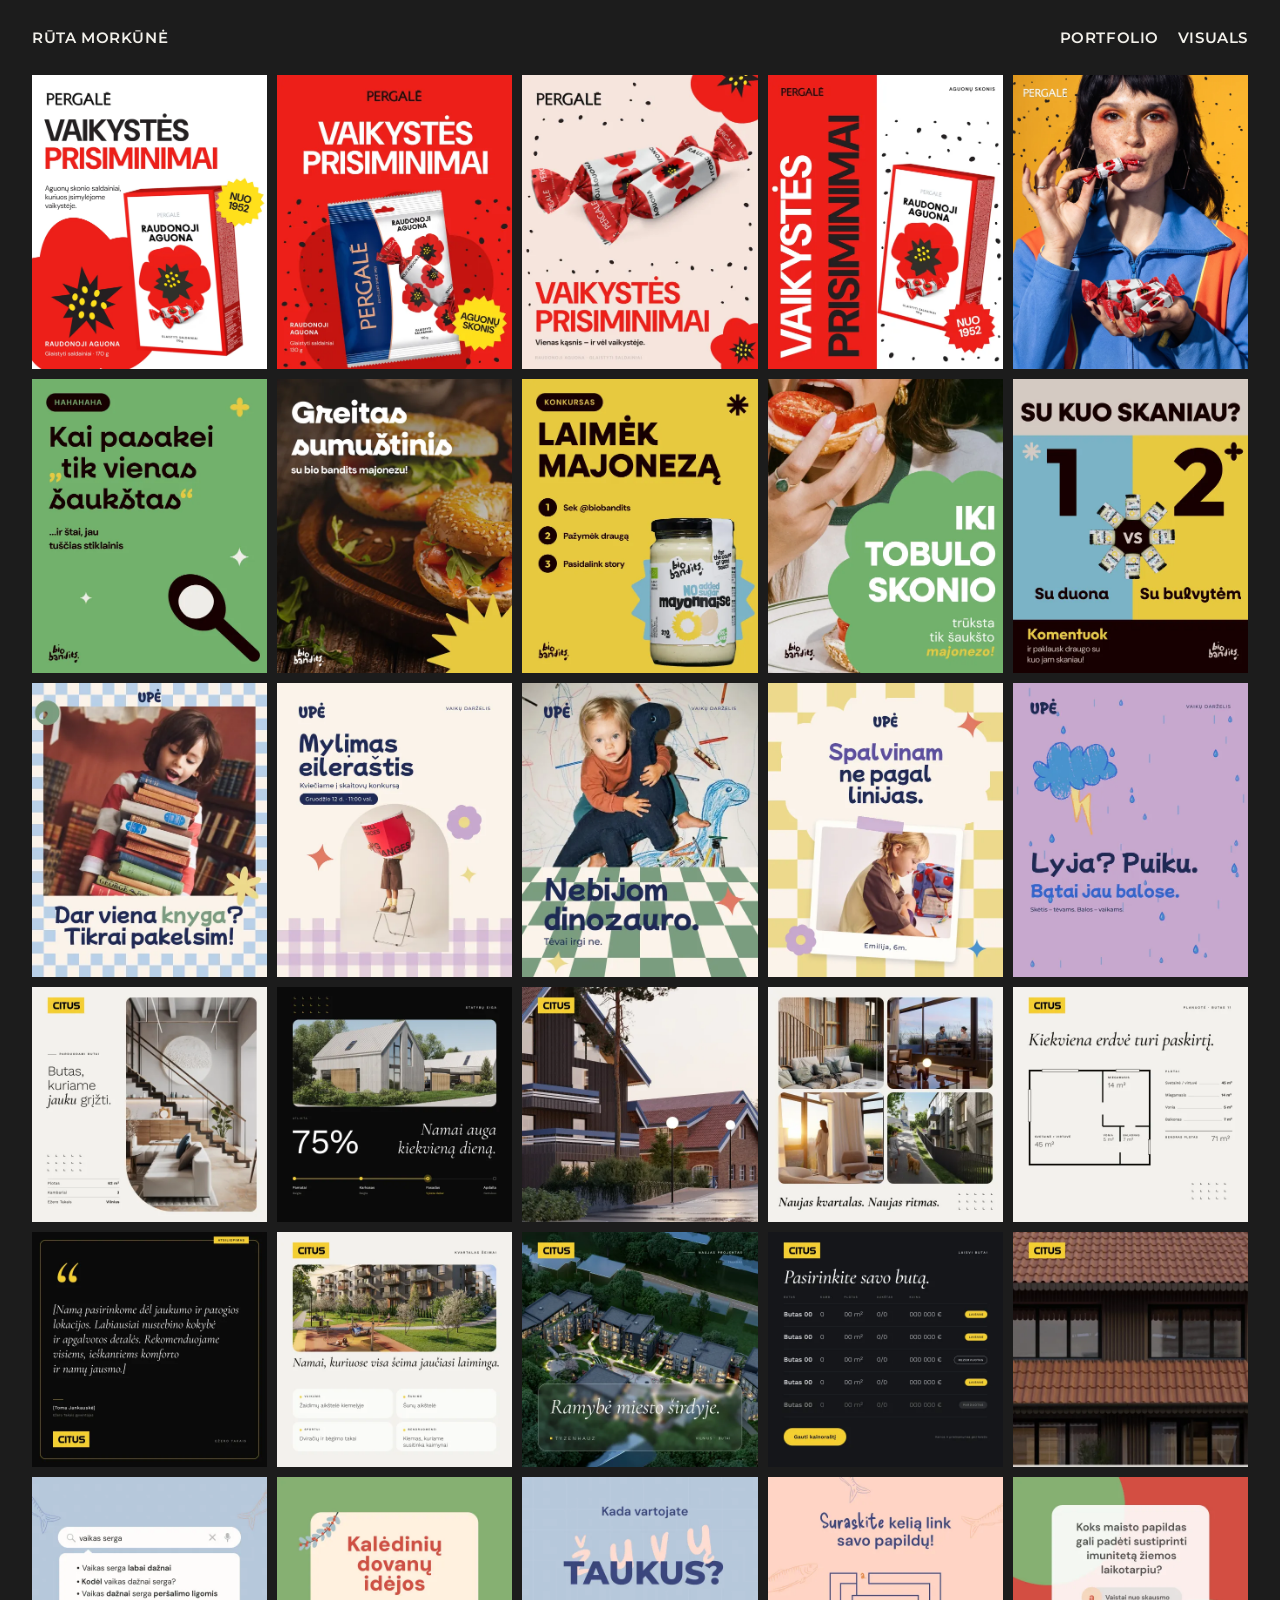
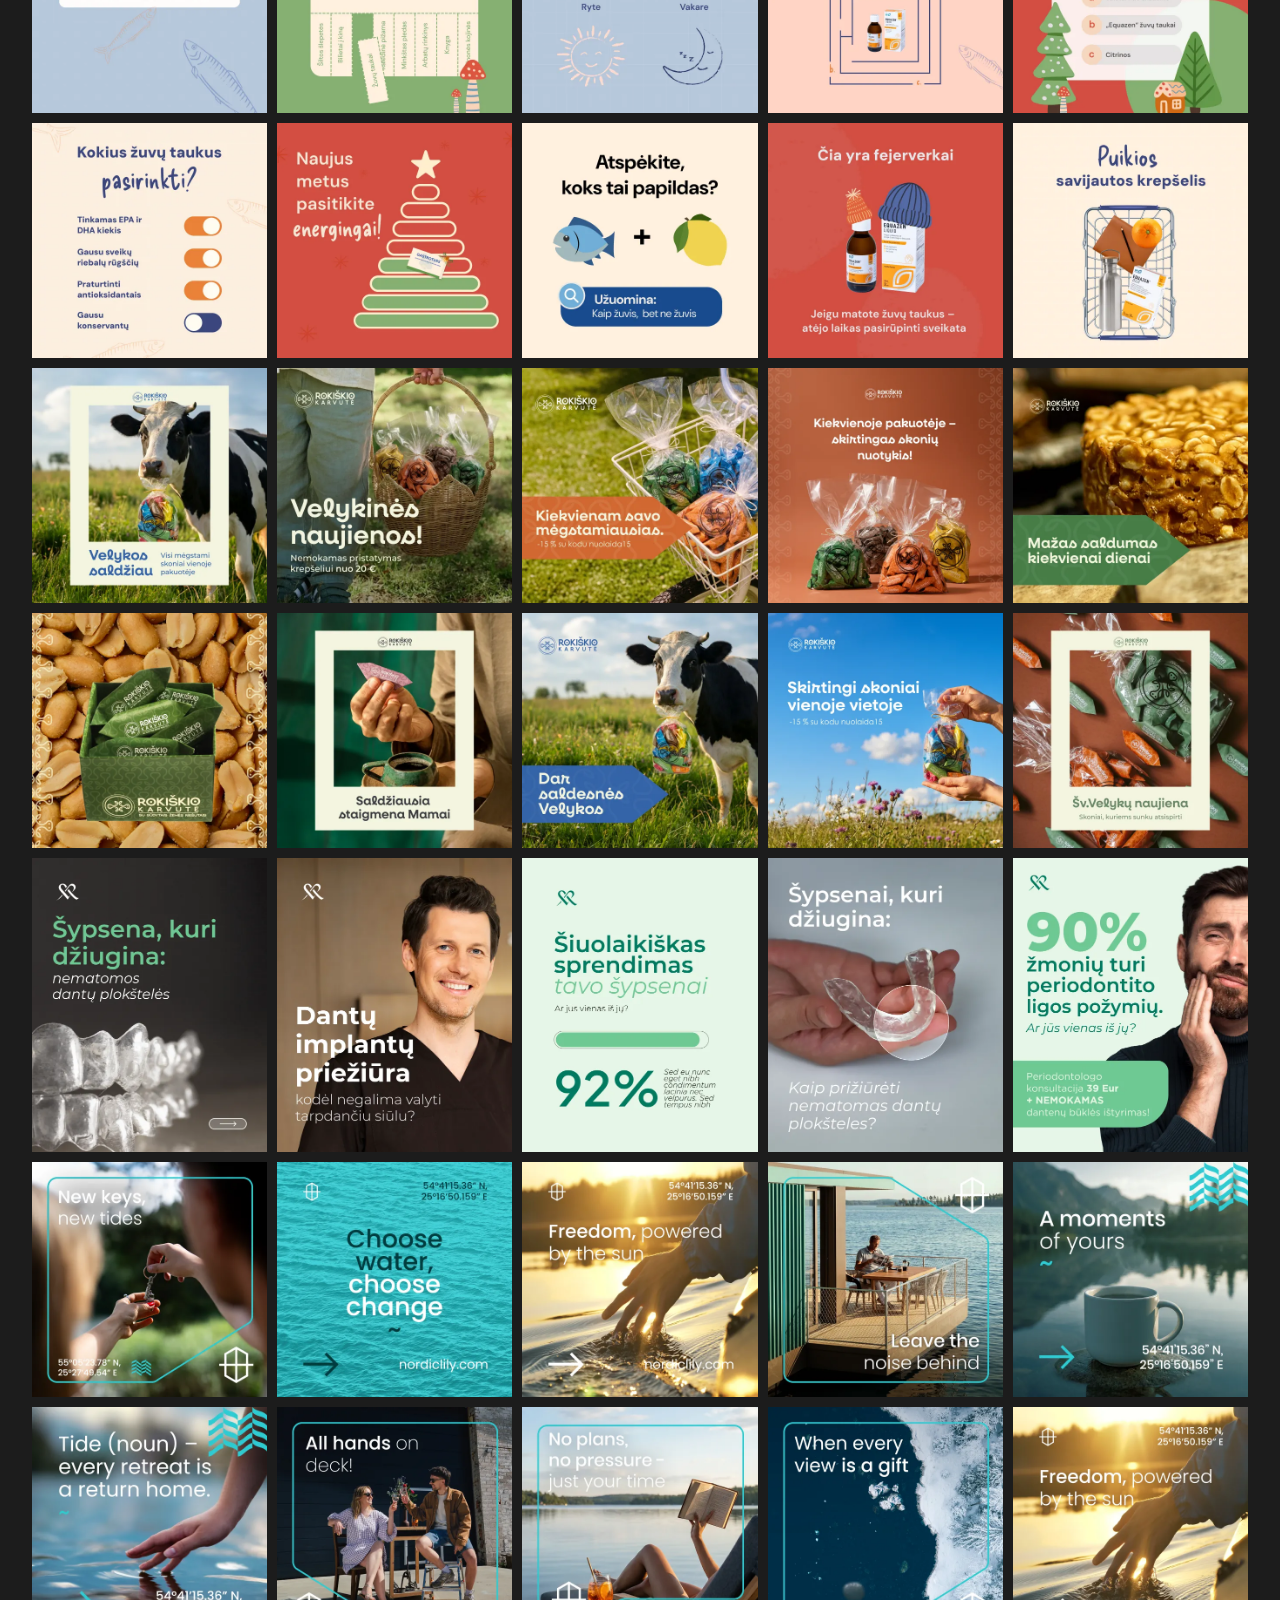
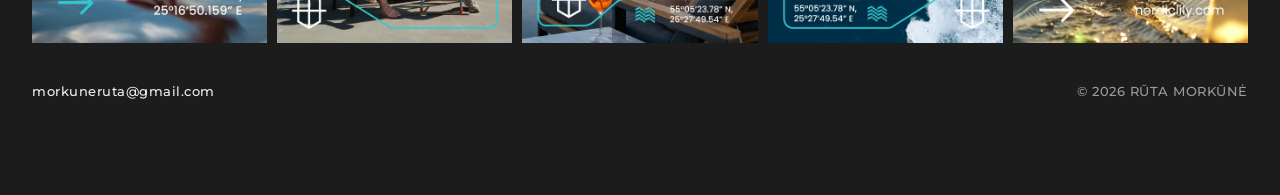
==== visuals.html @ d2e8c749 "Add Visuals page with PORTFOLIO / VISUALS nav 60 posts from the Figma section "visuals and motion"; " ====
<!doctype html>
<html lang="lt">
<head>
  <meta charset="utf-8">
  <meta name="viewport" content="width=device-width, initial-scale=1">
  <title>Rūta Morkūnė – Visuals</title>
  <meta name="description" content="Rūta Morkūnė – grafikos dizainerė. Prekės ženklai, socialinių tinklų turinys, animacija.">
  <meta property="og:title" content="Rūta Morkūnė – Visuals">
  <meta property="og:description" content="Grafikos dizainerės portfolio.">
  <meta property="og:image" content="https://marshruta.lt/assets/og.jpg">
  <link rel="icon" href="assets/favicon.svg" type="image/svg+xml">
  <link rel="preconnect" href="https://fonts.googleapis.com">
  <link rel="preconnect" href="https://fonts.gstatic.com" crossorigin>
  <link rel="stylesheet" href="https://fonts.googleapis.com/css2?family=Montserrat:wght@500;600&display=swap">
  <link rel="stylesheet" href="assets/site.css?v=8cdace0d">
</head>
<body>
  <header class="bar">
    <a href="index.html">Rūta Morkūnė</a>
    <nav class="nav">
      <a href="index.html">Portfolio</a>
      <a href="visuals.html" aria-current="page">Visuals</a>
    </nav>
  </header>
  <main id="top" class="visuals">
    <figure class="tile">
      <video class="tile-media" muted loop playsinline preload="none" poster="assets/visuals/01.webp" aria-label="Pergalė – socialinių tinklų įrašas" width="1080" height="1350">
        <source src="assets/visuals/01.mp4" type="video/mp4">
      </video>
    </figure>
    <figure class="tile">
      <img class="tile-media" src="assets/visuals/02-540.webp" srcset="assets/visuals/02-540.webp 540w, assets/visuals/02.webp 1080w" sizes="(min-width: 1664px) 320px, (min-width: 900px) calc((100vw - 64px) / 5), (min-width: 601px) calc((100vw - 32px) / 3), calc((100vw - 32px) / 2)" width="1080" height="1350" loading="lazy" decoding="async" alt="Pergalė – socialinių tinklų įrašas">
    </figure>
    <figure class="tile">
      <img class="tile-media" src="assets/visuals/03-540.webp" srcset="assets/visuals/03-540.webp 540w, assets/visuals/03.webp 1080w" sizes="(min-width: 1664px) 320px, (min-width: 900px) calc((100vw - 64px) / 5), (min-width: 601px) calc((100vw - 32px) / 3), calc((100vw - 32px) / 2)" width="1080" height="1350" loading="lazy" decoding="async" alt="Pergalė – socialinių tinklų įrašas">
    </figure>
    <figure class="tile">
      <img class="tile-media" src="assets/visuals/04-540.webp" srcset="assets/visuals/04-540.webp 540w, assets/visuals/04.webp 1080w" sizes="(min-width: 1664px) 320px, (min-width: 900px) calc((100vw - 64px) / 5), (min-width: 601px) calc((100vw - 32px) / 3), calc((100vw - 32px) / 2)" width="1080" height="1350" loading="lazy" decoding="async" alt="Pergalė – socialinių tinklų įrašas">
    </figure>
    <figure class="tile">
      <video class="tile-media" muted loop playsinline preload="none" poster="assets/visuals/05.webp" aria-label="Pergalė – socialinių tinklų įrašas" width="1080" height="1350">
        <source src="assets/visuals/05.mp4" type="video/mp4">
      </video>
    </figure>
    <figure class="tile">
      <img class="tile-media" src="assets/visuals/06-540.webp" srcset="assets/visuals/06-540.webp 540w, assets/visuals/06.webp 1080w" sizes="(min-width: 1664px) 320px, (min-width: 900px) calc((100vw - 64px) / 5), (min-width: 601px) calc((100vw - 32px) / 3), calc((100vw - 32px) / 2)" width="1080" height="1350" loading="lazy" decoding="async" alt="Bio Bandits – socialinių tinklų įrašas">
    </figure>
    <figure class="tile">
      <img class="tile-media" src="assets/visuals/07-540.webp" srcset="assets/visuals/07-540.webp 540w, assets/visuals/07.webp 1080w" sizes="(min-width: 1664px) 320px, (min-width: 900px) calc((100vw - 64px) / 5), (min-width: 601px) calc((100vw - 32px) / 3), calc((100vw - 32px) / 2)" width="1080" height="1350" loading="lazy" decoding="async" alt="Bio Bandits – socialinių tinklų įrašas">
    </figure>
    <figure class="tile">
      <img class="tile-media" src="assets/visuals/08-540.webp" srcset="assets/visuals/08-540.webp 540w, assets/visuals/08.webp 1080w" sizes="(min-width: 1664px) 320px, (min-width: 900px) calc((100vw - 64px) / 5), (min-width: 601px) calc((100vw - 32px) / 3), calc((100vw - 32px) / 2)" width="1080" height="1350" loading="lazy" decoding="async" alt="Bio Bandits – socialinių tinklų įrašas">
    </figure>
    <figure class="tile">
      <img class="tile-media" src="assets/visuals/09-540.webp" srcset="assets/visuals/09-540.webp 540w, assets/visuals/09.webp 1080w" sizes="(min-width: 1664px) 320px, (min-width: 900px) calc((100vw - 64px) / 5), (min-width: 601px) calc((100vw - 32px) / 3), calc((100vw - 32px) / 2)" width="1080" height="1350" loading="lazy" decoding="async" alt="Bio Bandits – socialinių tinklų įrašas">
    </figure>
    <figure class="tile">
      <img class="tile-media" src="assets/visuals/10-540.webp" srcset="assets/visuals/10-540.webp 540w, assets/visuals/10.webp 1080w" sizes="(min-width: 1664px) 320px, (min-width: 900px) calc((100vw - 64px) / 5), (min-width: 601px) calc((100vw - 32px) / 3), calc((100vw - 32px) / 2)" width="1080" height="1350" loading="lazy" decoding="async" alt="Bio Bandits – socialinių tinklų įrašas">
    </figure>
    <figure class="tile">
      <img class="tile-media" src="assets/visuals/11-540.webp" srcset="assets/visuals/11-540.webp 540w, assets/visuals/11.webp 1080w" sizes="(min-width: 1664px) 320px, (min-width: 900px) calc((100vw - 64px) / 5), (min-width: 601px) calc((100vw - 32px) / 3), calc((100vw - 32px) / 2)" width="1080" height="1350" loading="lazy" decoding="async" alt="Upė – socialinių tinklų įrašas">
    </figure>
    <figure class="tile">
      <img class="tile-media" src="assets/visuals/12-540.webp" srcset="assets/visuals/12-540.webp 540w, assets/visuals/12.webp 1080w" sizes="(min-width: 1664px) 320px, (min-width: 900px) calc((100vw - 64px) / 5), (min-width: 601px) calc((100vw - 32px) / 3), calc((100vw - 32px) / 2)" width="1080" height="1350" loading="lazy" decoding="async" alt="Upė – socialinių tinklų įrašas">
    </figure>
    <figure class="tile">
      <img class="tile-media" src="assets/visuals/13-540.webp" srcset="assets/visuals/13-540.webp 540w, assets/visuals/13.webp 1080w" sizes="(min-width: 1664px) 320px, (min-width: 900px) calc((100vw - 64px) / 5), (min-width: 601px) calc((100vw - 32px) / 3), calc((100vw - 32px) / 2)" width="1080" height="1350" loading="lazy" decoding="async" alt="Upė – socialinių tinklų įrašas">
    </figure>
    <figure class="tile">
      <img class="tile-media" src="assets/visuals/14-540.webp" srcset="assets/visuals/14-540.webp 540w, assets/visuals/14.webp 1080w" sizes="(min-width: 1664px) 320px, (min-width: 900px) calc((100vw - 64px) / 5), (min-width: 601px) calc((100vw - 32px) / 3), calc((100vw - 32px) / 2)" width="1080" height="1350" loading="lazy" decoding="async" alt="Upė – socialinių tinklų įrašas">
    </figure>
    <figure class="tile">
      <img class="tile-media" src="assets/visuals/15-540.webp" srcset="assets/visuals/15-540.webp 540w, assets/visuals/15.webp 1080w" sizes="(min-width: 1664px) 320px, (min-width: 900px) calc((100vw - 64px) / 5), (min-width: 601px) calc((100vw - 32px) / 3), calc((100vw - 32px) / 2)" width="1080" height="1350" loading="lazy" decoding="async" alt="Upė – socialinių tinklų įrašas">
    </figure>
    <figure class="tile">
      <img class="tile-media" src="assets/visuals/16-540.webp" srcset="assets/visuals/16-540.webp 540w, assets/visuals/16.webp 1080w" sizes="(min-width: 1664px) 320px, (min-width: 900px) calc((100vw - 64px) / 5), (min-width: 601px) calc((100vw - 32px) / 3), calc((100vw - 32px) / 2)" width="1080" height="1080" loading="lazy" decoding="async" alt="Citus – socialinių tinklų įrašas">
    </figure>
    <figure class="tile">
      <img class="tile-media" src="assets/visuals/17-540.webp" srcset="assets/visuals/17-540.webp 540w, assets/visuals/17.webp 1080w" sizes="(min-width: 1664px) 320px, (min-width: 900px) calc((100vw - 64px) / 5), (min-width: 601px) calc((100vw - 32px) / 3), calc((100vw - 32px) / 2)" width="1080" height="1080" loading="lazy" decoding="async" alt="Citus – socialinių tinklų įrašas">
    </figure>
    <figure class="tile">
      <img class="tile-media" src="assets/visuals/18-540.webp" srcset="assets/visuals/18-540.webp 540w, assets/visuals/18.webp 1080w" sizes="(min-width: 1664px) 320px, (min-width: 900px) calc((100vw - 64px) / 5), (min-width: 601px) calc((100vw - 32px) / 3), calc((100vw - 32px) / 2)" width="1080" height="1080" loading="lazy" decoding="async" alt="Citus – socialinių tinklų įrašas">
    </figure>
    <figure class="tile">
      <img class="tile-media" src="assets/visuals/19-540.webp" srcset="assets/visuals/19-540.webp 540w, assets/visuals/19.webp 1080w" sizes="(min-width: 1664px) 320px, (min-width: 900px) calc((100vw - 64px) / 5), (min-width: 601px) calc((100vw - 32px) / 3), calc((100vw - 32px) / 2)" width="1080" height="1080" loading="lazy" decoding="async" alt="Citus – socialinių tinklų įrašas">
    </figure>
    <figure class="tile">
      <img class="tile-media" src="assets/visuals/20-540.webp" srcset="assets/visuals/20-540.webp 540w, assets/visuals/20.webp 1080w" sizes="(min-width: 1664px) 320px, (min-width: 900px) calc((100vw - 64px) / 5), (min-width: 601px) calc((100vw - 32px) / 3), calc((100vw - 32px) / 2)" width="1080" height="1080" loading="lazy" decoding="async" alt="Citus – socialinių tinklų įrašas">
    </figure>
    <figure class="tile">
      <img class="tile-media" src="assets/visuals/21-540.webp" srcset="assets/visuals/21-540.webp 540w, assets/visuals/21.webp 1080w" sizes="(min-width: 1664px) 320px, (min-width: 900px) calc((100vw - 64px) / 5), (min-width: 601px) calc((100vw - 32px) / 3), calc((100vw - 32px) / 2)" width="1080" height="1080" loading="lazy" decoding="async" alt="Citus – socialinių tinklų įrašas">
    </figure>
    <figure class="tile">
      <img class="tile-media" src="assets/visuals/22-540.webp" srcset="assets/visuals/22-540.webp 540w, assets/visuals/22.webp 1080w" sizes="(min-width: 1664px) 320px, (min-width: 900px) calc((100vw - 64px) / 5), (min-width: 601px) calc((100vw - 32px) / 3), calc((100vw - 32px) / 2)" width="1080" height="1080" loading="lazy" decoding="async" alt="Citus – socialinių tinklų įrašas">
    </figure>
    <figure class="tile">
      <img class="tile-media" src="assets/visuals/23-540.webp" srcset="assets/visuals/23-540.webp 540w, assets/visuals/23.webp 1080w" sizes="(min-width: 1664px) 320px, (min-width: 900px) calc((100vw - 64px) / 5), (min-width: 601px) calc((100vw - 32px) / 3), calc((100vw - 32px) / 2)" width="1080" height="1080" loading="lazy" decoding="async" alt="Citus – socialinių tinklų įrašas">
    </figure>
    <figure class="tile">
      <img class="tile-media" src="assets/visuals/24-540.webp" srcset="assets/visuals/24-540.webp 540w, assets/visuals/24.webp 1080w" sizes="(min-width: 1664px) 320px, (min-width: 900px) calc((100vw - 64px) / 5), (min-width: 601px) calc((100vw - 32px) / 3), calc((100vw - 32px) / 2)" width="1080" height="1080" loading="lazy" decoding="async" alt="Citus – socialinių tinklų įrašas">
    </figure>
    <figure class="tile">
      <img class="tile-media" src="assets/visuals/25-540.webp" srcset="assets/visuals/25-540.webp 540w, assets/visuals/25.webp 1080w" sizes="(min-width: 1664px) 320px, (min-width: 900px) calc((100vw - 64px) / 5), (min-width: 601px) calc((100vw - 32px) / 3), calc((100vw - 32px) / 2)" width="1080" height="1080" loading="lazy" decoding="async" alt="Citus – socialinių tinklų įrašas">
    </figure>
    <figure class="tile">
      <img class="tile-media" src="assets/visuals/26-540.webp" srcset="assets/visuals/26-540.webp 540w, assets/visuals/26.webp 1080w" sizes="(min-width: 1664px) 320px, (min-width: 900px) calc((100vw - 64px) / 5), (min-width: 601px) calc((100vw - 32px) / 3), calc((100vw - 32px) / 2)" width="1080" height="1080" loading="lazy" decoding="async" alt="Visual – 26">
    </figure>
    <figure class="tile">
      <img class="tile-media" src="assets/visuals/27-540.webp" srcset="assets/visuals/27-540.webp 540w, assets/visuals/27.webp 1080w" sizes="(min-width: 1664px) 320px, (min-width: 900px) calc((100vw - 64px) / 5), (min-width: 601px) calc((100vw - 32px) / 3), calc((100vw - 32px) / 2)" width="1080" height="1080" loading="lazy" decoding="async" alt="Visual – 27">
    </figure>
    <figure class="tile">
      <img class="tile-media" src="assets/visuals/28-540.webp" srcset="assets/visuals/28-540.webp 540w, assets/visuals/28.webp 1080w" sizes="(min-width: 1664px) 320px, (min-width: 900px) calc((100vw - 64px) / 5), (min-width: 601px) calc((100vw - 32px) / 3), calc((100vw - 32px) / 2)" width="1080" height="1080" loading="lazy" decoding="async" alt="Visual – 28">
    </figure>
    <figure class="tile">
      <img class="tile-media" src="assets/visuals/29-540.webp" srcset="assets/visuals/29-540.webp 540w, assets/visuals/29.webp 1080w" sizes="(min-width: 1664px) 320px, (min-width: 900px) calc((100vw - 64px) / 5), (min-width: 601px) calc((100vw - 32px) / 3), calc((100vw - 32px) / 2)" width="1080" height="1080" loading="lazy" decoding="async" alt="Visual – 29">
    </figure>
    <figure class="tile">
      <img class="tile-media" src="assets/visuals/30-540.webp" srcset="assets/visuals/30-540.webp 540w, assets/visuals/30.webp 1080w" sizes="(min-width: 1664px) 320px, (min-width: 900px) calc((100vw - 64px) / 5), (min-width: 601px) calc((100vw - 32px) / 3), calc((100vw - 32px) / 2)" width="1080" height="1080" loading="lazy" decoding="async" alt="Visual – 30">
    </figure>
    <figure class="tile">
      <img class="tile-media" src="assets/visuals/31-540.webp" srcset="assets/visuals/31-540.webp 540w, assets/visuals/31.webp 1080w" sizes="(min-width: 1664px) 320px, (min-width: 900px) calc((100vw - 64px) / 5), (min-width: 601px) calc((100vw - 32px) / 3), calc((100vw - 32px) / 2)" width="1080" height="1080" loading="lazy" decoding="async" alt="Visual – 31">
    </figure>
    <figure class="tile">
      <img class="tile-media" src="assets/visuals/32-540.webp" srcset="assets/visuals/32-540.webp 540w, assets/visuals/32.webp 1080w" sizes="(min-width: 1664px) 320px, (min-width: 900px) calc((100vw - 64px) / 5), (min-width: 601px) calc((100vw - 32px) / 3), calc((100vw - 32px) / 2)" width="1080" height="1080" loading="lazy" decoding="async" alt="Visual – 32">
    </figure>
    <figure class="tile">
      <img class="tile-media" src="assets/visuals/33-540.webp" srcset="assets/visuals/33-540.webp 540w, assets/visuals/33.webp 1080w" sizes="(min-width: 1664px) 320px, (min-width: 900px) calc((100vw - 64px) / 5), (min-width: 601px) calc((100vw - 32px) / 3), calc((100vw - 32px) / 2)" width="1080" height="1080" loading="lazy" decoding="async" alt="Visual – 33">
    </figure>
    <figure class="tile">
      <img class="tile-media" src="assets/visuals/34-540.webp" srcset="assets/visuals/34-540.webp 540w, assets/visuals/34.webp 1080w" sizes="(min-width: 1664px) 320px, (min-width: 900px) calc((100vw - 64px) / 5), (min-width: 601px) calc((100vw - 32px) / 3), calc((100vw - 32px) / 2)" width="1080" height="1080" loading="lazy" decoding="async" alt="Visual – 34">
    </figure>
    <figure class="tile">
      <img class="tile-media" src="assets/visuals/35-540.webp" srcset="assets/visuals/35-540.webp 540w, assets/visuals/35.webp 1080w" sizes="(min-width: 1664px) 320px, (min-width: 900px) calc((100vw - 64px) / 5), (min-width: 601px) calc((100vw - 32px) / 3), calc((100vw - 32px) / 2)" width="1080" height="1080" loading="lazy" decoding="async" alt="Visual – 35">
    </figure>
    <figure class="tile">
      <img class="tile-media" src="assets/visuals/36-540.webp" srcset="assets/visuals/36-540.webp 540w, assets/visuals/36.webp 1080w" sizes="(min-width: 1664px) 320px, (min-width: 900px) calc((100vw - 64px) / 5), (min-width: 601px) calc((100vw - 32px) / 3), calc((100vw - 32px) / 2)" width="1080" height="1080" loading="lazy" decoding="async" alt="Visual – 36">
    </figure>
    <figure class="tile">
      <img class="tile-media" src="assets/visuals/37-540.webp" srcset="assets/visuals/37-540.webp 540w, assets/visuals/37.webp 1080w" sizes="(min-width: 1664px) 320px, (min-width: 900px) calc((100vw - 64px) / 5), (min-width: 601px) calc((100vw - 32px) / 3), calc((100vw - 32px) / 2)" width="1080" height="1080" loading="lazy" decoding="async" alt="Visual – 37">
    </figure>
    <figure class="tile">
      <img class="tile-media" src="assets/visuals/38-540.webp" srcset="assets/visuals/38-540.webp 540w, assets/visuals/38.webp 1080w" sizes="(min-width: 1664px) 320px, (min-width: 900px) calc((100vw - 64px) / 5), (min-width: 601px) calc((100vw - 32px) / 3), calc((100vw - 32px) / 2)" width="1080" height="1080" loading="lazy" decoding="async" alt="Visual – 38">
    </figure>
    <figure class="tile">
      <img class="tile-media" src="assets/visuals/39-540.webp" srcset="assets/visuals/39-540.webp 540w, assets/visuals/39.webp 1080w" sizes="(min-width: 1664px) 320px, (min-width: 900px) calc((100vw - 64px) / 5), (min-width: 601px) calc((100vw - 32px) / 3), calc((100vw - 32px) / 2)" width="1080" height="1080" loading="lazy" decoding="async" alt="Visual – 39">
    </figure>
    <figure class="tile">
      <img class="tile-media" src="assets/visuals/40-540.webp" srcset="assets/visuals/40-540.webp 540w, assets/visuals/40.webp 1080w" sizes="(min-width: 1664px) 320px, (min-width: 900px) calc((100vw - 64px) / 5), (min-width: 601px) calc((100vw - 32px) / 3), calc((100vw - 32px) / 2)" width="1080" height="1080" loading="lazy" decoding="async" alt="Visual – 40">
    </figure>
    <figure class="tile">
      <img class="tile-media" src="assets/visuals/41-540.webp" srcset="assets/visuals/41-540.webp 540w, assets/visuals/41.webp 1080w" sizes="(min-width: 1664px) 320px, (min-width: 900px) calc((100vw - 64px) / 5), (min-width: 601px) calc((100vw - 32px) / 3), calc((100vw - 32px) / 2)" width="1080" height="1080" loading="lazy" decoding="async" alt="Visual – 41">
    </figure>
    <figure class="tile">
      <img class="tile-media" src="assets/visuals/42-540.webp" srcset="assets/visuals/42-540.webp 540w, assets/visuals/42.webp 1080w" sizes="(min-width: 1664px) 320px, (min-width: 900px) calc((100vw - 64px) / 5), (min-width: 601px) calc((100vw - 32px) / 3), calc((100vw - 32px) / 2)" width="1080" height="1080" loading="lazy" decoding="async" alt="Visual – 42">
    </figure>
    <figure class="tile">
      <img class="tile-media" src="assets/visuals/43-540.webp" srcset="assets/visuals/43-540.webp 540w, assets/visuals/43.webp 1080w" sizes="(min-width: 1664px) 320px, (min-width: 900px) calc((100vw - 64px) / 5), (min-width: 601px) calc((100vw - 32px) / 3), calc((100vw - 32px) / 2)" width="1080" height="1080" loading="lazy" decoding="async" alt="Visual – 43">
    </figure>
    <figure class="tile">
      <img class="tile-media" src="assets/visuals/44-540.webp" srcset="assets/visuals/44-540.webp 540w, assets/visuals/44.webp 1080w" sizes="(min-width: 1664px) 320px, (min-width: 900px) calc((100vw - 64px) / 5), (min-width: 601px) calc((100vw - 32px) / 3), calc((100vw - 32px) / 2)" width="1080" height="1080" loading="lazy" decoding="async" alt="Visual – 44">
    </figure>
    <figure class="tile">
      <img class="tile-media" src="assets/visuals/45-540.webp" srcset="assets/visuals/45-540.webp 540w, assets/visuals/45.webp 1080w" sizes="(min-width: 1664px) 320px, (min-width: 900px) calc((100vw - 64px) / 5), (min-width: 601px) calc((100vw - 32px) / 3), calc((100vw - 32px) / 2)" width="1080" height="1080" loading="lazy" decoding="async" alt="Visual – 45">
    </figure>
    <figure class="tile">
      <img class="tile-media" src="assets/visuals/46-540.webp" srcset="assets/visuals/46-540.webp 540w, assets/visuals/46.webp 1080w" sizes="(min-width: 1664px) 320px, (min-width: 900px) calc((100vw - 64px) / 5), (min-width: 601px) calc((100vw - 32px) / 3), calc((100vw - 32px) / 2)" width="1080" height="1350" loading="lazy" decoding="async" alt="Visual – 46">
    </figure>
    <figure class="tile">
      <img class="tile-media" src="assets/visuals/47-540.webp" srcset="assets/visuals/47-540.webp 540w, assets/visuals/47.webp 1080w" sizes="(min-width: 1664px) 320px, (min-width: 900px) calc((100vw - 64px) / 5), (min-width: 601px) calc((100vw - 32px) / 3), calc((100vw - 32px) / 2)" width="1080" height="1350" loading="lazy" decoding="async" alt="Visual – 47">
    </figure>
    <figure class="tile">
      <img class="tile-media" src="assets/visuals/48-540.webp" srcset="assets/visuals/48-540.webp 540w, assets/visuals/48.webp 1080w" sizes="(min-width: 1664px) 320px, (min-width: 900px) calc((100vw - 64px) / 5), (min-width: 601px) calc((100vw - 32px) / 3), calc((100vw - 32px) / 2)" width="1080" height="1350" loading="lazy" decoding="async" alt="Visual – 48">
    </figure>
    <figure class="tile">
      <img class="tile-media" src="assets/visuals/49-540.webp" srcset="assets/visuals/49-540.webp 540w, assets/visuals/49.webp 1080w" sizes="(min-width: 1664px) 320px, (min-width: 900px) calc((100vw - 64px) / 5), (min-width: 601px) calc((100vw - 32px) / 3), calc((100vw - 32px) / 2)" width="1080" height="1350" loading="lazy" decoding="async" alt="Visual – 49">
    </figure>
    <figure class="tile">
      <img class="tile-media" src="assets/visuals/50-540.webp" srcset="assets/visuals/50-540.webp 540w, assets/visuals/50.webp 1080w" sizes="(min-width: 1664px) 320px, (min-width: 900px) calc((100vw - 64px) / 5), (min-width: 601px) calc((100vw - 32px) / 3), calc((100vw - 32px) / 2)" width="1080" height="1350" loading="lazy" decoding="async" alt="Visual – 50">
    </figure>
    <figure class="tile">
      <img class="tile-media" src="assets/visuals/51-540.webp" srcset="assets/visuals/51-540.webp 540w, assets/visuals/51.webp 1080w" sizes="(min-width: 1664px) 320px, (min-width: 900px) calc((100vw - 64px) / 5), (min-width: 601px) calc((100vw - 32px) / 3), calc((100vw - 32px) / 2)" width="1080" height="1080" loading="lazy" decoding="async" alt="Visual – 51">
    </figure>
    <figure class="tile">
      <img class="tile-media" src="assets/visuals/52-540.webp" srcset="assets/visuals/52-540.webp 540w, assets/visuals/52.webp 1080w" sizes="(min-width: 1664px) 320px, (min-width: 900px) calc((100vw - 64px) / 5), (min-width: 601px) calc((100vw - 32px) / 3), calc((100vw - 32px) / 2)" width="1080" height="1080" loading="lazy" decoding="async" alt="Visual – 52">
    </figure>
    <figure class="tile">
      <img class="tile-media" src="assets/visuals/53-540.webp" srcset="assets/visuals/53-540.webp 540w, assets/visuals/53.webp 1080w" sizes="(min-width: 1664px) 320px, (min-width: 900px) calc((100vw - 64px) / 5), (min-width: 601px) calc((100vw - 32px) / 3), calc((100vw - 32px) / 2)" width="1080" height="1080" loading="lazy" decoding="async" alt="Visual – 53">
    </figure>
    <figure class="tile">
      <img class="tile-media" src="assets/visuals/54-540.webp" srcset="assets/visuals/54-540.webp 540w, assets/visuals/54.webp 1080w" sizes="(min-width: 1664px) 320px, (min-width: 900px) calc((100vw - 64px) / 5), (min-width: 601px) calc((100vw - 32px) / 3), calc((100vw - 32px) / 2)" width="1080" height="1080" loading="lazy" decoding="async" alt="Visual – 54">
    </figure>
    <figure class="tile">
      <img class="tile-media" src="assets/visuals/55-540.webp" srcset="assets/visuals/55-540.webp 540w, assets/visuals/55.webp 1080w" sizes="(min-width: 1664px) 320px, (min-width: 900px) calc((100vw - 64px) / 5), (min-width: 601px) calc((100vw - 32px) / 3), calc((100vw - 32px) / 2)" width="1080" height="1080" loading="lazy" decoding="async" alt="Visual – 55">
    </figure>
    <figure class="tile">
      <img class="tile-media" src="assets/visuals/56-540.webp" srcset="assets/visuals/56-540.webp 540w, assets/visuals/56.webp 1080w" sizes="(min-width: 1664px) 320px, (min-width: 900px) calc((100vw - 64px) / 5), (min-width: 601px) calc((100vw - 32px) / 3), calc((100vw - 32px) / 2)" width="1080" height="1080" loading="lazy" decoding="async" alt="Visual – 56">
    </figure>
    <figure class="tile">
      <img class="tile-media" src="assets/visuals/57-540.webp" srcset="assets/visuals/57-540.webp 540w, assets/visuals/57.webp 1080w" sizes="(min-width: 1664px) 320px, (min-width: 900px) calc((100vw - 64px) / 5), (min-width: 601px) calc((100vw - 32px) / 3), calc((100vw - 32px) / 2)" width="1080" height="1080" loading="lazy" decoding="async" alt="Visual – 57">
    </figure>
    <figure class="tile">
      <img class="tile-media" src="assets/visuals/58-540.webp" srcset="assets/visuals/58-540.webp 540w, assets/visuals/58.webp 1080w" sizes="(min-width: 1664px) 320px, (min-width: 900px) calc((100vw - 64px) / 5), (min-width: 601px) calc((100vw - 32px) / 3), calc((100vw - 32px) / 2)" width="1080" height="1080" loading="lazy" decoding="async" alt="Visual – 58">
    </figure>
    <figure class="tile">
      <img class="tile-media" src="assets/visuals/59-540.webp" srcset="assets/visuals/59-540.webp 540w, assets/visuals/59.webp 1080w" sizes="(min-width: 1664px) 320px, (min-width: 900px) calc((100vw - 64px) / 5), (min-width: 601px) calc((100vw - 32px) / 3), calc((100vw - 32px) / 2)" width="1080" height="1080" loading="lazy" decoding="async" alt="Visual – 59">
    </figure>
    <figure class="tile">
      <img class="tile-media" src="assets/visuals/60-540.webp" srcset="assets/visuals/60-540.webp 540w, assets/visuals/60.webp 1080w" sizes="(min-width: 1664px) 320px, (min-width: 900px) calc((100vw - 64px) / 5), (min-width: 601px) calc((100vw - 32px) / 3), calc((100vw - 32px) / 2)" width="1080" height="1080" loading="lazy" decoding="async" alt="Visual – 60">
    </figure>
  </main>
  <footer class="bar">
    <a href="mailto:morkuneruta@gmail.com">morkuneruta@gmail.com</a>
    <span>© 2026 Rūta Morkūnė</span>
  </footer>
  <a class="to-top" href="#top" aria-label="Į viršų">
    <svg class="to-top-ring" viewBox="0 0 56 56" width="56" height="56" aria-hidden="true"><circle cx="28" cy="28" r="26.5" pathLength="1"/></svg>
    <svg class="to-top-arrow" viewBox="0 0 24 24" width="22" height="22" fill="none" stroke="currentColor" stroke-width="2.2" stroke-linecap="round" stroke-linejoin="round" aria-hidden="true"><path d="M12 19V5M5 12l7-7 7 7"/></svg>
  </a>
  <script src="assets/site.js?v=85f1fb92" defer></script>
</body>
</html>
---- assets/site.css ----
:root {
  --bg: #1c1c1c;
  --ink: #f2f0ea;
  --muted: #9c9a94;
  --orange: #eb6533;
  --gutter: 16px;
  --deck: 1600px;
  color-scheme: dark;
}

* { box-sizing: border-box; }

html { scroll-behavior: smooth; }

body {
  margin: 0;
  background: var(--bg);
  color: var(--ink);
  font-family: Montserrat, system-ui, sans-serif;
  -webkit-font-smoothing: antialiased;
}

a { color: inherit; text-decoration: none; }
a:hover { text-decoration: underline; text-underline-offset: 0.2em; }

.bar {
  display: flex;
  justify-content: space-between;
  gap: 16px;
  width: min(100% - 2 * var(--gutter), var(--deck));
  margin: 0 auto;
  padding: 28px 0;
  font-weight: 600;
  font-size: 15px;
  letter-spacing: 0.04em;
  text-transform: uppercase;
}
.nav { display: flex; gap: 1.25em; }

/* Bottom padding keeps the fixed back-to-top button clear of the footer text. */
footer.bar { color: var(--muted); font-weight: 500; font-size: 13px; padding: 40px 0 96px; }
footer.bar a { color: var(--ink); text-transform: none; }

.deck {
  width: min(100% - 2 * var(--gutter), var(--deck));
  margin: 0 auto;
  display: grid;
}

.slide {
  position: relative;
  margin: 0;
  overflow: hidden;
}

.slide-media {
  display: block;
  width: 100%;
  height: auto;
  aspect-ratio: 16 / 9;
  background: #262626;
}

.visuals {
  width: min(100% - 2 * var(--gutter), var(--deck));
  margin: 0 auto;
  display: grid;
  grid-template-columns: repeat(2, 1fr);
  align-items: start;
  gap: 8px;
}
@media (min-width: 601px) { .visuals { grid-template-columns: repeat(3, 1fr); } }
@media (min-width: 900px) { .visuals { grid-template-columns: repeat(5, 1fr); gap: 10px; } }

.tile { margin: 0; overflow: hidden; }

.tile-media {
  display: block;
  width: 100%;
  height: auto;
  background: #262626;
}

.to-top {
  --p: 0;
  position: fixed;
  right: max(20px, env(safe-area-inset-right));
  bottom: max(20px, env(safe-area-inset-bottom));
  z-index: 10;
  display: grid;
  place-items: center;
  width: 56px;
  height: 56px;
  border-radius: 50%;
  background: rgb(28 28 28 / 0.72);
  -webkit-backdrop-filter: blur(12px) saturate(1.4);
  backdrop-filter: blur(12px) saturate(1.4);
  color: var(--ink);
  box-shadow: 0 8px 24px rgb(0 0 0 / 0.35), inset 0 0 0 1px rgb(255 255 255 / 0.08);
  transition: opacity 0.35s ease, translate 0.35s cubic-bezier(0.2, 0.9, 0.3, 1.2), background-color 0.25s ease, color 0.25s ease;
}
.to-top > svg { grid-area: 1 / 1; }
.to-top-ring {
  rotate: -90deg;
  fill: none;
  stroke: var(--orange);
  stroke-width: 2.5;
  stroke-linecap: round;
  stroke-dasharray: 1;
  stroke-dashoffset: calc(1 - var(--p));
}
.to-top-arrow { transition: translate 0.25s ease; }
.to-top:hover { background: var(--orange); color: #000; text-decoration: none; }
.to-top:hover .to-top-arrow { translate: 0 -2px; }
.to-top:hover .to-top-ring { stroke: #000; }
.to-top:focus-visible { outline: 2px solid var(--orange); outline-offset: 4px; }
.js .to-top:not(.is-shown) { opacity: 0; translate: 0 16px; pointer-events: none; }

@media (max-width: 600px) {
  .to-top { width: 48px; height: 48px; }
  .to-top-ring { width: 48px; height: 48px; }
  .to-top-arrow { width: 20px; height: 20px; }
}

/* Slides ease in as they scroll into view; JS adds .js so no-JS visitors see everything. */
.js :is(.slide, .tile) { opacity: 0; translate: 0 24px; transition: opacity 0.7s ease, translate 0.7s ease; }
.js :is(.slide, .tile).is-in { opacity: 1; translate: none; }

@media (prefers-reduced-motion: reduce) {
  html { scroll-behavior: auto; }
  .js :is(.slide, .tile) { opacity: 1; translate: none; transition: none; }
  .to-top { transition: none; }
}

@media (min-width: 900px) {
  :root { --gutter: 32px; }
}
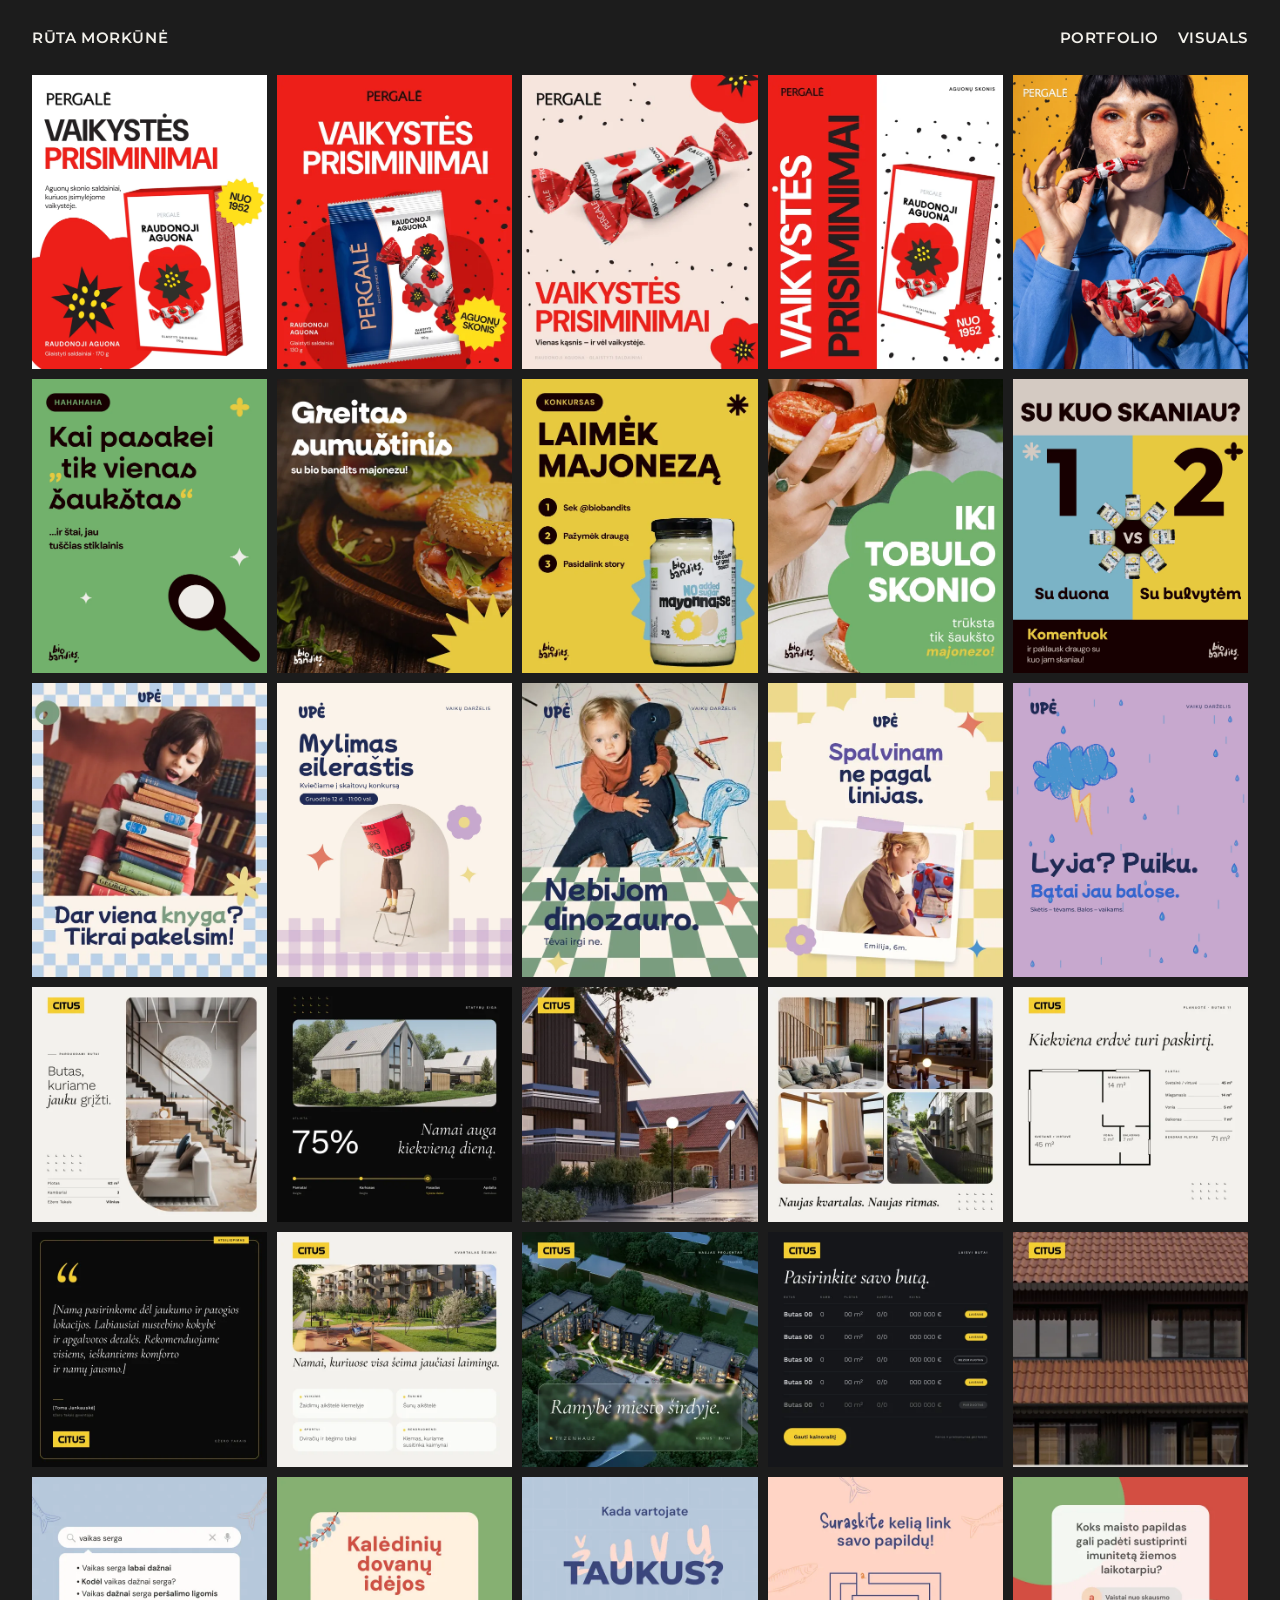
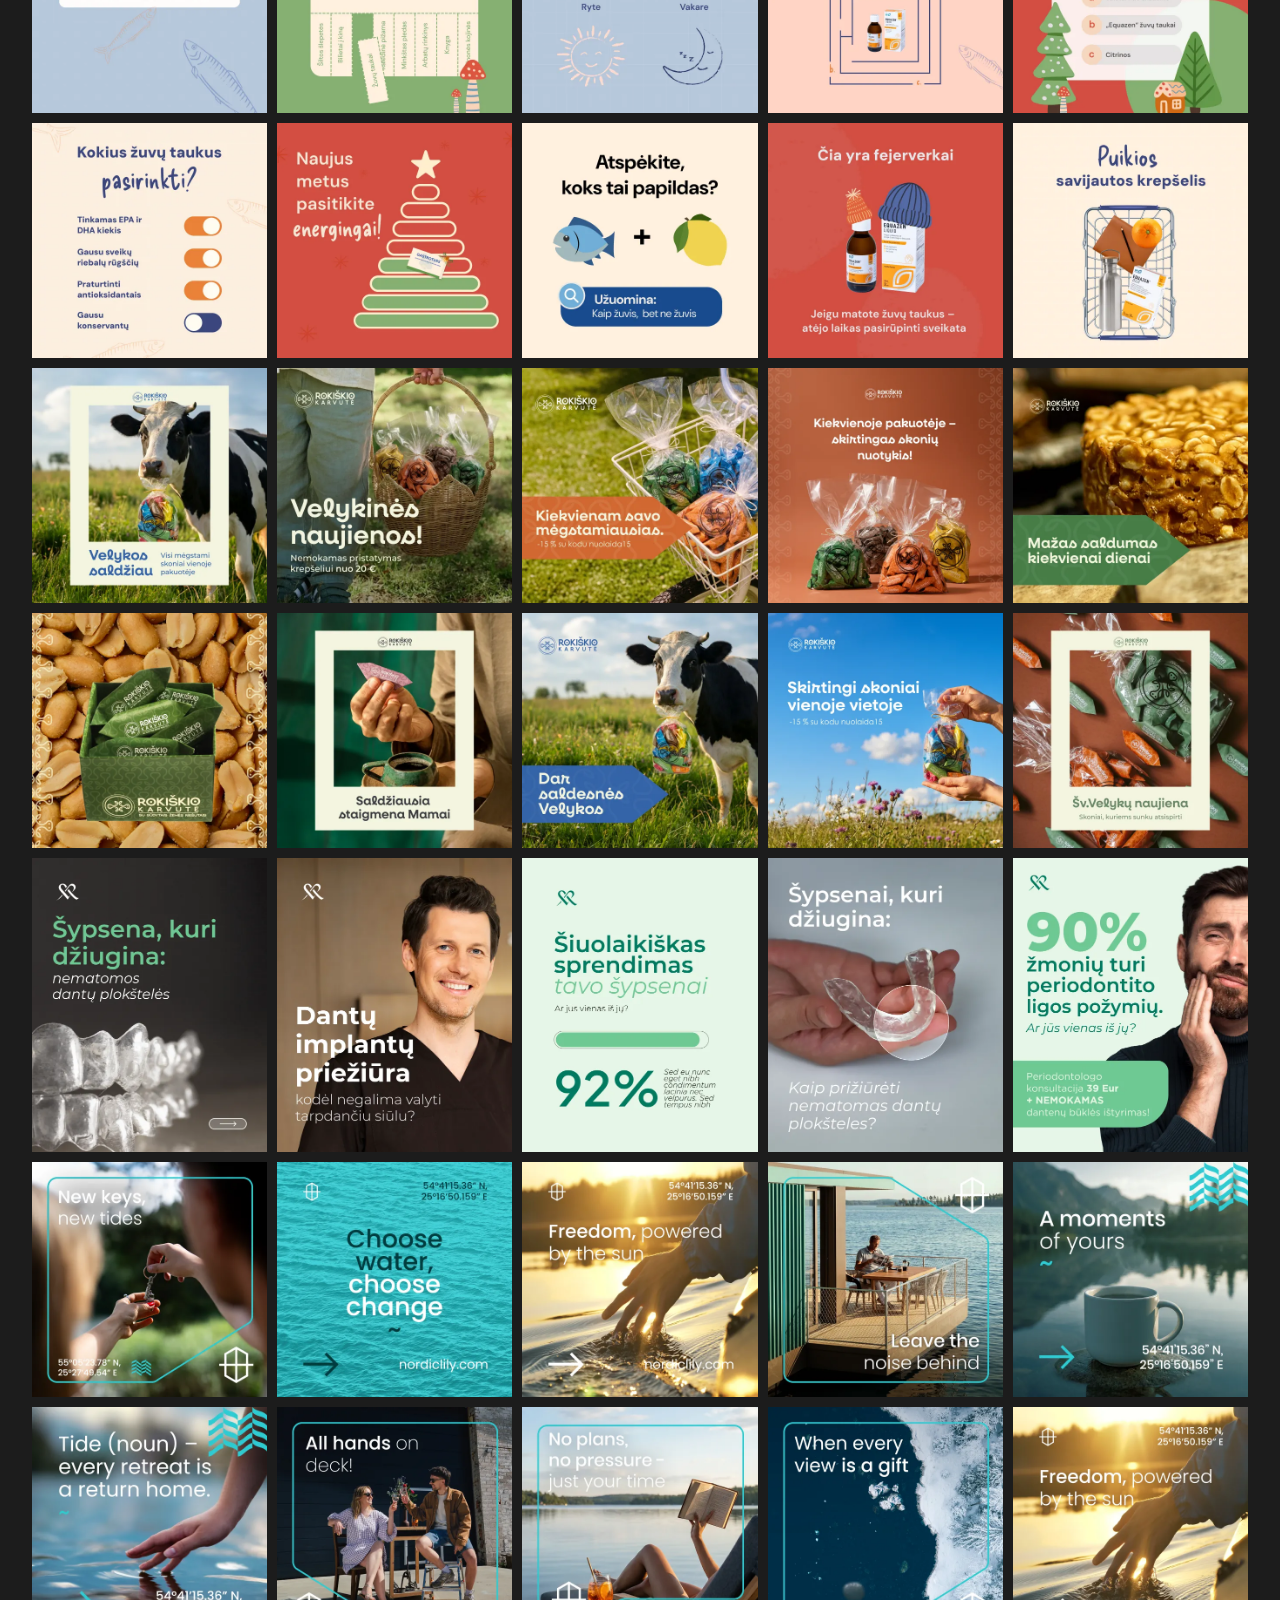
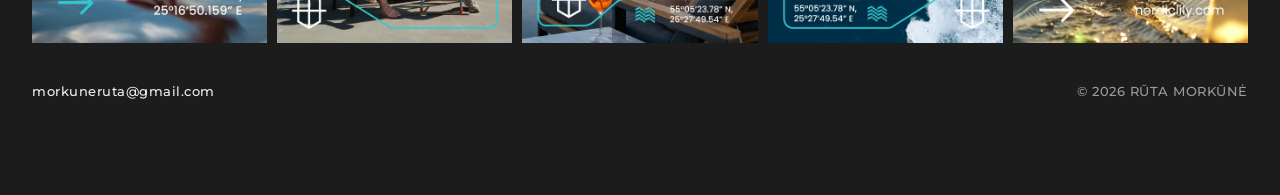
==== commit 0c555f7d: "Animate Visuals posts 06, 10, 12, 15 Their Figma timelines sit on the lower copy of the duplicated r" ====
--- a/visuals.html
+++ b/visuals.html
@@ -43,7 +43,9 @@
       </video>
     </figure>
     <figure class="tile">
-      <img class="tile-media" src="assets/visuals/06-540.webp" srcset="assets/visuals/06-540.webp 540w, assets/visuals/06.webp 1080w" sizes="(min-width: 1664px) 320px, (min-width: 900px) calc((100vw - 64px) / 5), (min-width: 601px) calc((100vw - 32px) / 3), calc((100vw - 32px) / 2)" width="1080" height="1350" loading="lazy" decoding="async" alt="Bio Bandits – socialinių tinklų įrašas">
+      <video class="tile-media" muted loop playsinline preload="none" poster="assets/visuals/06.webp" aria-label="Bio Bandits – socialinių tinklų įrašas" width="1080" height="1350">
+        <source src="assets/visuals/06.mp4" type="video/mp4">
+      </video>
     </figure>
     <figure class="tile">
       <img class="tile-media" src="assets/visuals/07-540.webp" srcset="assets/visuals/07-540.webp 540w, assets/visuals/07.webp 1080w" sizes="(min-width: 1664px) 320px, (min-width: 900px) calc((100vw - 64px) / 5), (min-width: 601px) calc((100vw - 32px) / 3), calc((100vw - 32px) / 2)" width="1080" height="1350" loading="lazy" decoding="async" alt="Bio Bandits – socialinių tinklų įrašas">
@@ -55,13 +57,17 @@
       <img class="tile-media" src="assets/visuals/09-540.webp" srcset="assets/visuals/09-540.webp 540w, assets/visuals/09.webp 1080w" sizes="(min-width: 1664px) 320px, (min-width: 900px) calc((100vw - 64px) / 5), (min-width: 601px) calc((100vw - 32px) / 3), calc((100vw - 32px) / 2)" width="1080" height="1350" loading="lazy" decoding="async" alt="Bio Bandits – socialinių tinklų įrašas">
     </figure>
     <figure class="tile">
-      <img class="tile-media" src="assets/visuals/10-540.webp" srcset="assets/visuals/10-540.webp 540w, assets/visuals/10.webp 1080w" sizes="(min-width: 1664px) 320px, (min-width: 900px) calc((100vw - 64px) / 5), (min-width: 601px) calc((100vw - 32px) / 3), calc((100vw - 32px) / 2)" width="1080" height="1350" loading="lazy" decoding="async" alt="Bio Bandits – socialinių tinklų įrašas">
+      <video class="tile-media" muted loop playsinline preload="none" poster="assets/visuals/10.webp" aria-label="Bio Bandits – socialinių tinklų įrašas" width="1080" height="1350">
+        <source src="assets/visuals/10.mp4" type="video/mp4">
+      </video>
     </figure>
     <figure class="tile">
       <img class="tile-media" src="assets/visuals/11-540.webp" srcset="assets/visuals/11-540.webp 540w, assets/visuals/11.webp 1080w" sizes="(min-width: 1664px) 320px, (min-width: 900px) calc((100vw - 64px) / 5), (min-width: 601px) calc((100vw - 32px) / 3), calc((100vw - 32px) / 2)" width="1080" height="1350" loading="lazy" decoding="async" alt="Upė – socialinių tinklų įrašas">
     </figure>
     <figure class="tile">
-      <img class="tile-media" src="assets/visuals/12-540.webp" srcset="assets/visuals/12-540.webp 540w, assets/visuals/12.webp 1080w" sizes="(min-width: 1664px) 320px, (min-width: 900px) calc((100vw - 64px) / 5), (min-width: 601px) calc((100vw - 32px) / 3), calc((100vw - 32px) / 2)" width="1080" height="1350" loading="lazy" decoding="async" alt="Upė – socialinių tinklų įrašas">
+      <video class="tile-media" muted loop playsinline preload="none" poster="assets/visuals/12.webp" aria-label="Upė – socialinių tinklų įrašas" width="1080" height="1350">
+        <source src="assets/visuals/12.mp4" type="video/mp4">
+      </video>
     </figure>
     <figure class="tile">
       <img class="tile-media" src="assets/visuals/13-540.webp" srcset="assets/visuals/13-540.webp 540w, assets/visuals/13.webp 1080w" sizes="(min-width: 1664px) 320px, (min-width: 900px) calc((100vw - 64px) / 5), (min-width: 601px) calc((100vw - 32px) / 3), calc((100vw - 32px) / 2)" width="1080" height="1350" loading="lazy" decoding="async" alt="Upė – socialinių tinklų įrašas">
@@ -70,7 +76,9 @@
       <img class="tile-media" src="assets/visuals/14-540.webp" srcset="assets/visuals/14-540.webp 540w, assets/visuals/14.webp 1080w" sizes="(min-width: 1664px) 320px, (min-width: 900px) calc((100vw - 64px) / 5), (min-width: 601px) calc((100vw - 32px) / 3), calc((100vw - 32px) / 2)" width="1080" height="1350" loading="lazy" decoding="async" alt="Upė – socialinių tinklų įrašas">
     </figure>
     <figure class="tile">
-      <img class="tile-media" src="assets/visuals/15-540.webp" srcset="assets/visuals/15-540.webp 540w, assets/visuals/15.webp 1080w" sizes="(min-width: 1664px) 320px, (min-width: 900px) calc((100vw - 64px) / 5), (min-width: 601px) calc((100vw - 32px) / 3), calc((100vw - 32px) / 2)" width="1080" height="1350" loading="lazy" decoding="async" alt="Upė – socialinių tinklų įrašas">
+      <video class="tile-media" muted loop playsinline preload="none" poster="assets/visuals/15.webp" aria-label="Upė – socialinių tinklų įrašas" width="1080" height="1350">
+        <source src="assets/visuals/15.mp4" type="video/mp4">
+      </video>
     </figure>
     <figure class="tile">
       <img class="tile-media" src="assets/visuals/16-540.webp" srcset="assets/visuals/16-540.webp 540w, assets/visuals/16.webp 1080w" sizes="(min-width: 1664px) 320px, (min-width: 900px) calc((100vw - 64px) / 5), (min-width: 601px) calc((100vw - 32px) / 3), calc((100vw - 32px) / 2)" width="1080" height="1080" loading="lazy" decoding="async" alt="Citus – socialinių tinklų įrašas">
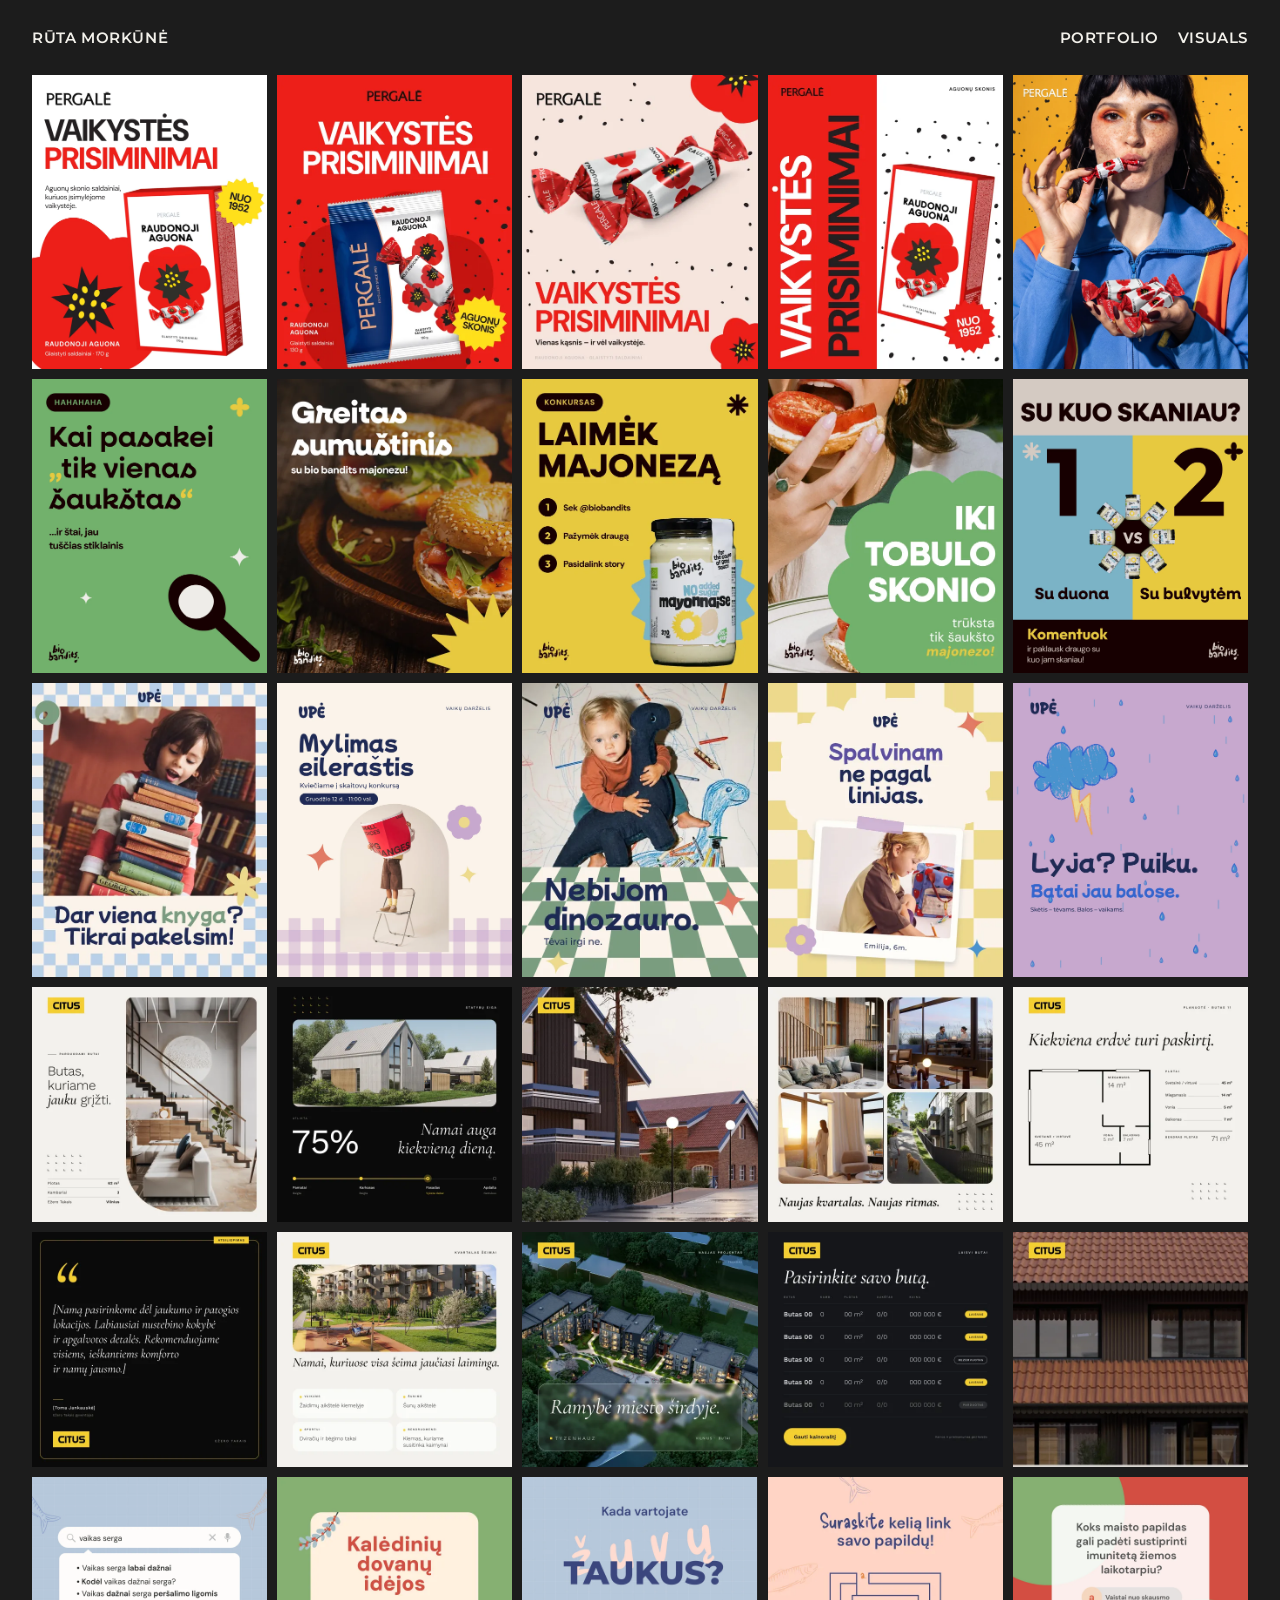
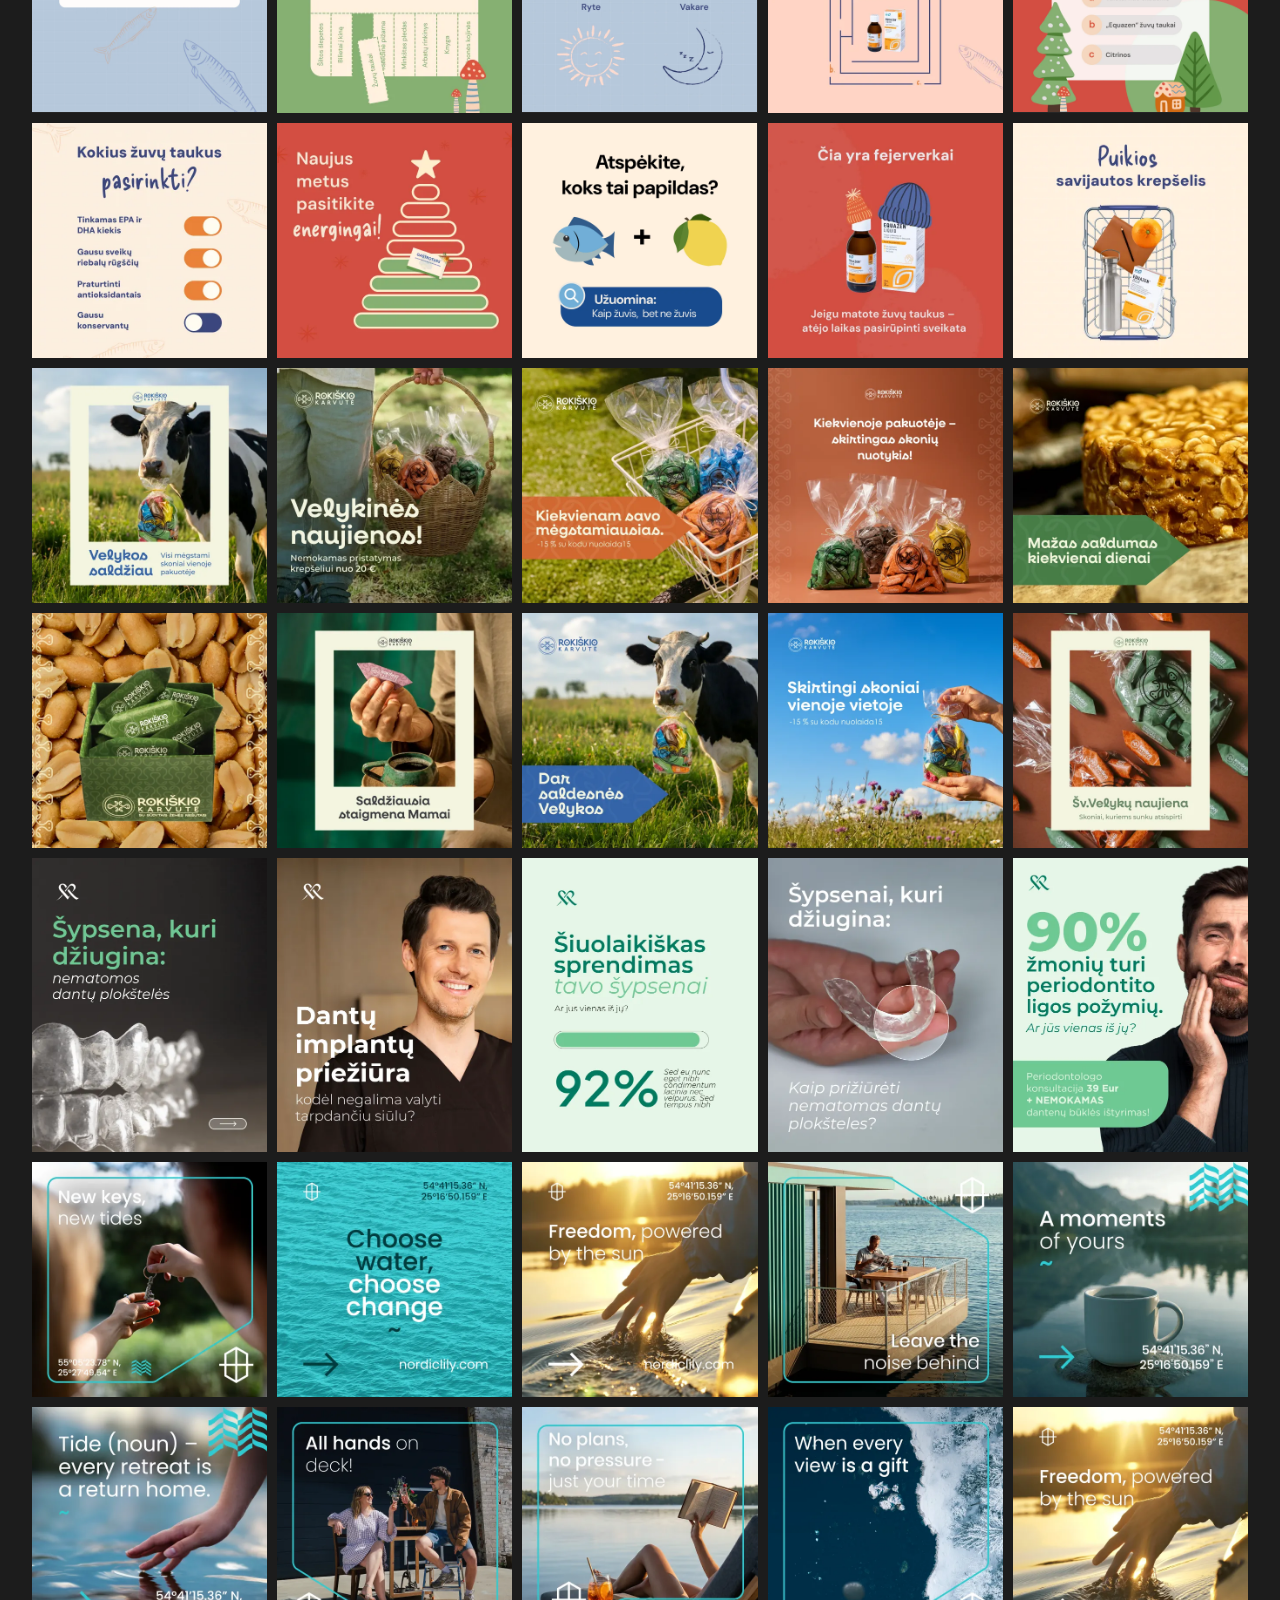
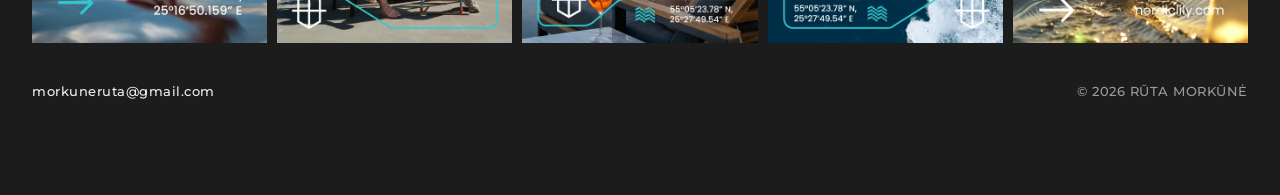
==== commit 640275c8: "Animate Visuals posts 26, 28, 30, 33 get_motion_context on the whole section stops at 500 animated l" ====
--- a/visuals.html
+++ b/visuals.html
@@ -111,19 +111,25 @@
       <img class="tile-media" src="assets/visuals/25-540.webp" srcset="assets/visuals/25-540.webp 540w, assets/visuals/25.webp 1080w" sizes="(min-width: 1664px) 320px, (min-width: 900px) calc((100vw - 64px) / 5), (min-width: 601px) calc((100vw - 32px) / 3), calc((100vw - 32px) / 2)" width="1080" height="1080" loading="lazy" decoding="async" alt="Citus – socialinių tinklų įrašas">
     </figure>
     <figure class="tile">
-      <img class="tile-media" src="assets/visuals/26-540.webp" srcset="assets/visuals/26-540.webp 540w, assets/visuals/26.webp 1080w" sizes="(min-width: 1664px) 320px, (min-width: 900px) calc((100vw - 64px) / 5), (min-width: 601px) calc((100vw - 32px) / 3), calc((100vw - 32px) / 2)" width="1080" height="1080" loading="lazy" decoding="async" alt="Visual – 26">
+      <video class="tile-media" muted loop playsinline preload="none" poster="assets/visuals/26.webp" aria-label="Visual – 26" width="1080" height="1080">
+        <source src="assets/visuals/26.mp4" type="video/mp4">
+      </video>
     </figure>
     <figure class="tile">
       <img class="tile-media" src="assets/visuals/27-540.webp" srcset="assets/visuals/27-540.webp 540w, assets/visuals/27.webp 1080w" sizes="(min-width: 1664px) 320px, (min-width: 900px) calc((100vw - 64px) / 5), (min-width: 601px) calc((100vw - 32px) / 3), calc((100vw - 32px) / 2)" width="1080" height="1080" loading="lazy" decoding="async" alt="Visual – 27">
     </figure>
     <figure class="tile">
-      <img class="tile-media" src="assets/visuals/28-540.webp" srcset="assets/visuals/28-540.webp 540w, assets/visuals/28.webp 1080w" sizes="(min-width: 1664px) 320px, (min-width: 900px) calc((100vw - 64px) / 5), (min-width: 601px) calc((100vw - 32px) / 3), calc((100vw - 32px) / 2)" width="1080" height="1080" loading="lazy" decoding="async" alt="Visual – 28">
+      <video class="tile-media" muted loop playsinline preload="none" poster="assets/visuals/28.webp" aria-label="Visual – 28" width="1080" height="1080">
+        <source src="assets/visuals/28.mp4" type="video/mp4">
+      </video>
     </figure>
     <figure class="tile">
       <img class="tile-media" src="assets/visuals/29-540.webp" srcset="assets/visuals/29-540.webp 540w, assets/visuals/29.webp 1080w" sizes="(min-width: 1664px) 320px, (min-width: 900px) calc((100vw - 64px) / 5), (min-width: 601px) calc((100vw - 32px) / 3), calc((100vw - 32px) / 2)" width="1080" height="1080" loading="lazy" decoding="async" alt="Visual – 29">
     </figure>
     <figure class="tile">
-      <img class="tile-media" src="assets/visuals/30-540.webp" srcset="assets/visuals/30-540.webp 540w, assets/visuals/30.webp 1080w" sizes="(min-width: 1664px) 320px, (min-width: 900px) calc((100vw - 64px) / 5), (min-width: 601px) calc((100vw - 32px) / 3), calc((100vw - 32px) / 2)" width="1080" height="1080" loading="lazy" decoding="async" alt="Visual – 30">
+      <video class="tile-media" muted loop playsinline preload="none" poster="assets/visuals/30.webp" aria-label="Visual – 30" width="1080" height="1080">
+        <source src="assets/visuals/30.mp4" type="video/mp4">
+      </video>
     </figure>
     <figure class="tile">
       <img class="tile-media" src="assets/visuals/31-540.webp" srcset="assets/visuals/31-540.webp 540w, assets/visuals/31.webp 1080w" sizes="(min-width: 1664px) 320px, (min-width: 900px) calc((100vw - 64px) / 5), (min-width: 601px) calc((100vw - 32px) / 3), calc((100vw - 32px) / 2)" width="1080" height="1080" loading="lazy" decoding="async" alt="Visual – 31">
@@ -132,7 +138,9 @@
       <img class="tile-media" src="assets/visuals/32-540.webp" srcset="assets/visuals/32-540.webp 540w, assets/visuals/32.webp 1080w" sizes="(min-width: 1664px) 320px, (min-width: 900px) calc((100vw - 64px) / 5), (min-width: 601px) calc((100vw - 32px) / 3), calc((100vw - 32px) / 2)" width="1080" height="1080" loading="lazy" decoding="async" alt="Visual – 32">
     </figure>
     <figure class="tile">
-      <img class="tile-media" src="assets/visuals/33-540.webp" srcset="assets/visuals/33-540.webp 540w, assets/visuals/33.webp 1080w" sizes="(min-width: 1664px) 320px, (min-width: 900px) calc((100vw - 64px) / 5), (min-width: 601px) calc((100vw - 32px) / 3), calc((100vw - 32px) / 2)" width="1080" height="1080" loading="lazy" decoding="async" alt="Visual – 33">
+      <video class="tile-media" muted loop playsinline preload="none" poster="assets/visuals/33.webp" aria-label="Visual – 33" width="1080" height="1080">
+        <source src="assets/visuals/33.mp4" type="video/mp4">
+      </video>
     </figure>
     <figure class="tile">
       <img class="tile-media" src="assets/visuals/34-540.webp" srcset="assets/visuals/34-540.webp 540w, assets/visuals/34.webp 1080w" sizes="(min-width: 1664px) 320px, (min-width: 900px) calc((100vw - 64px) / 5), (min-width: 601px) calc((100vw - 32px) / 3), calc((100vw - 32px) / 2)" width="1080" height="1080" loading="lazy" decoding="async" alt="Visual – 34">
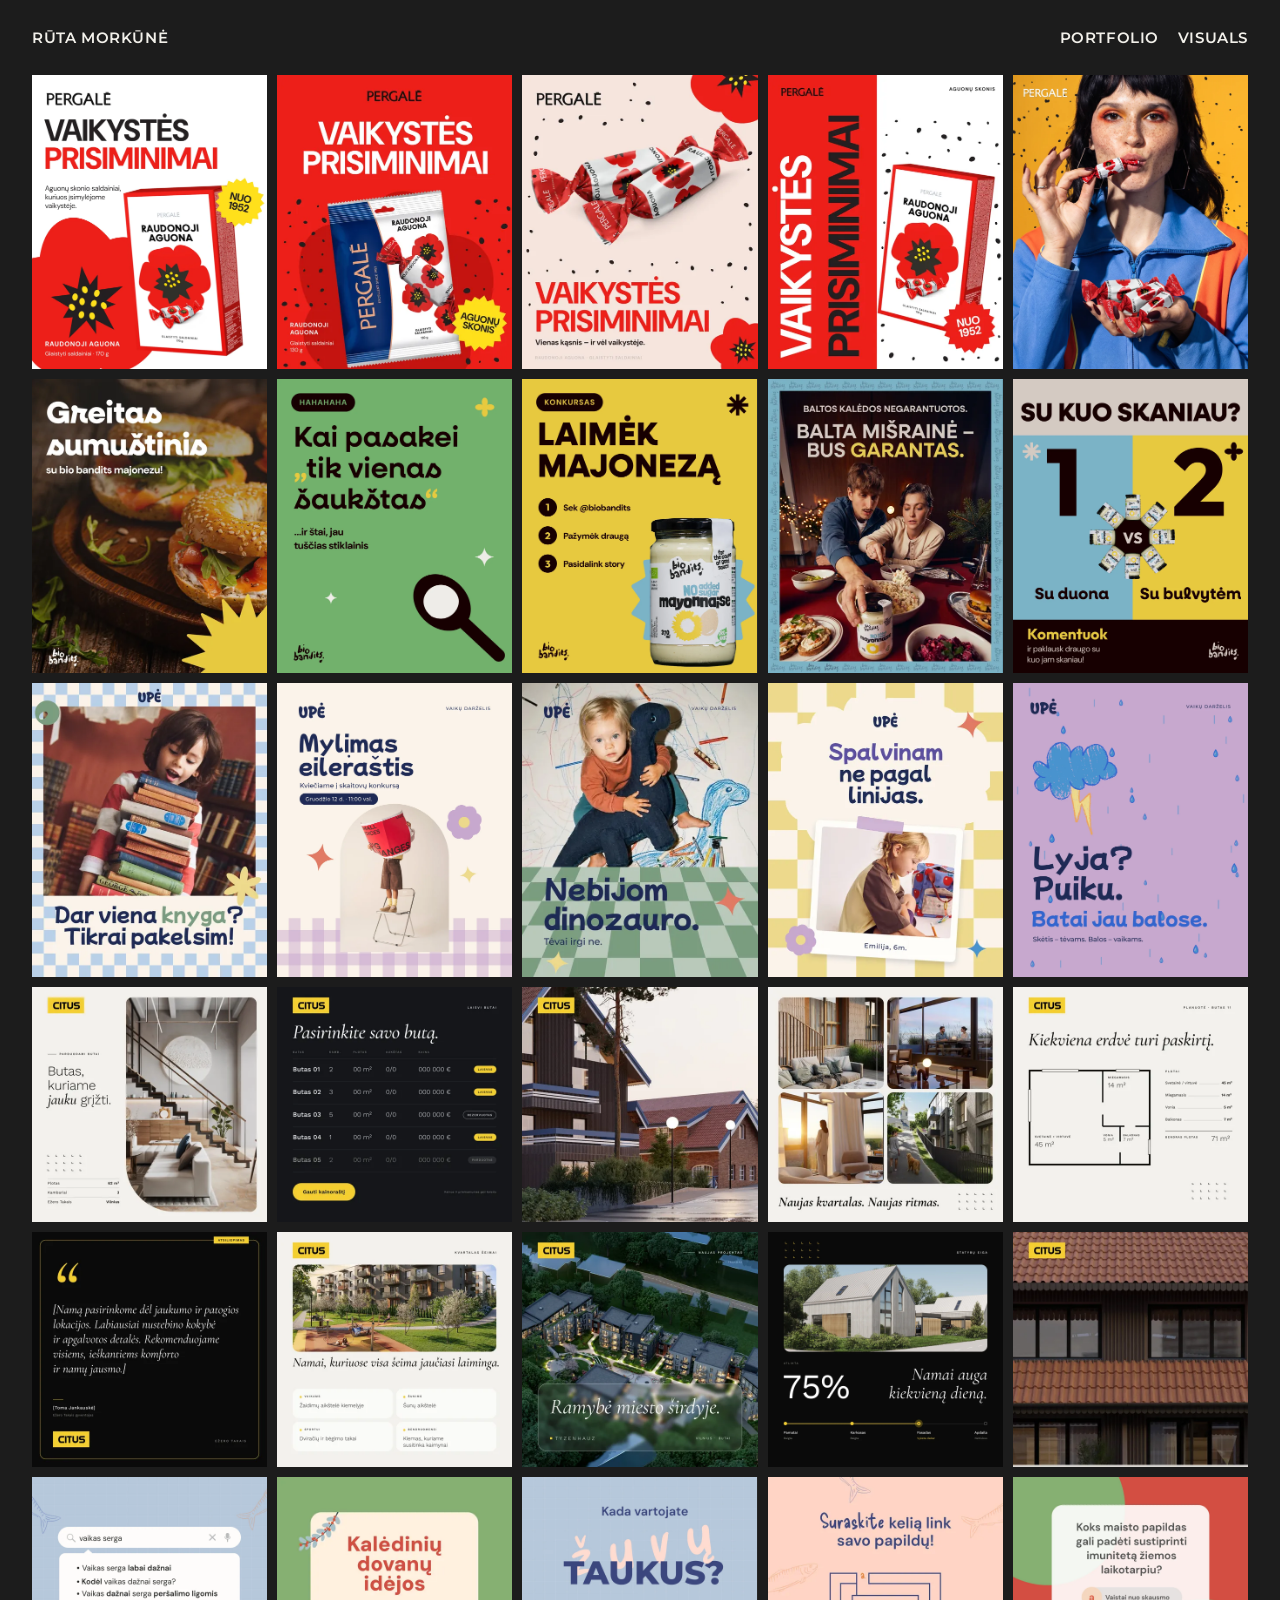
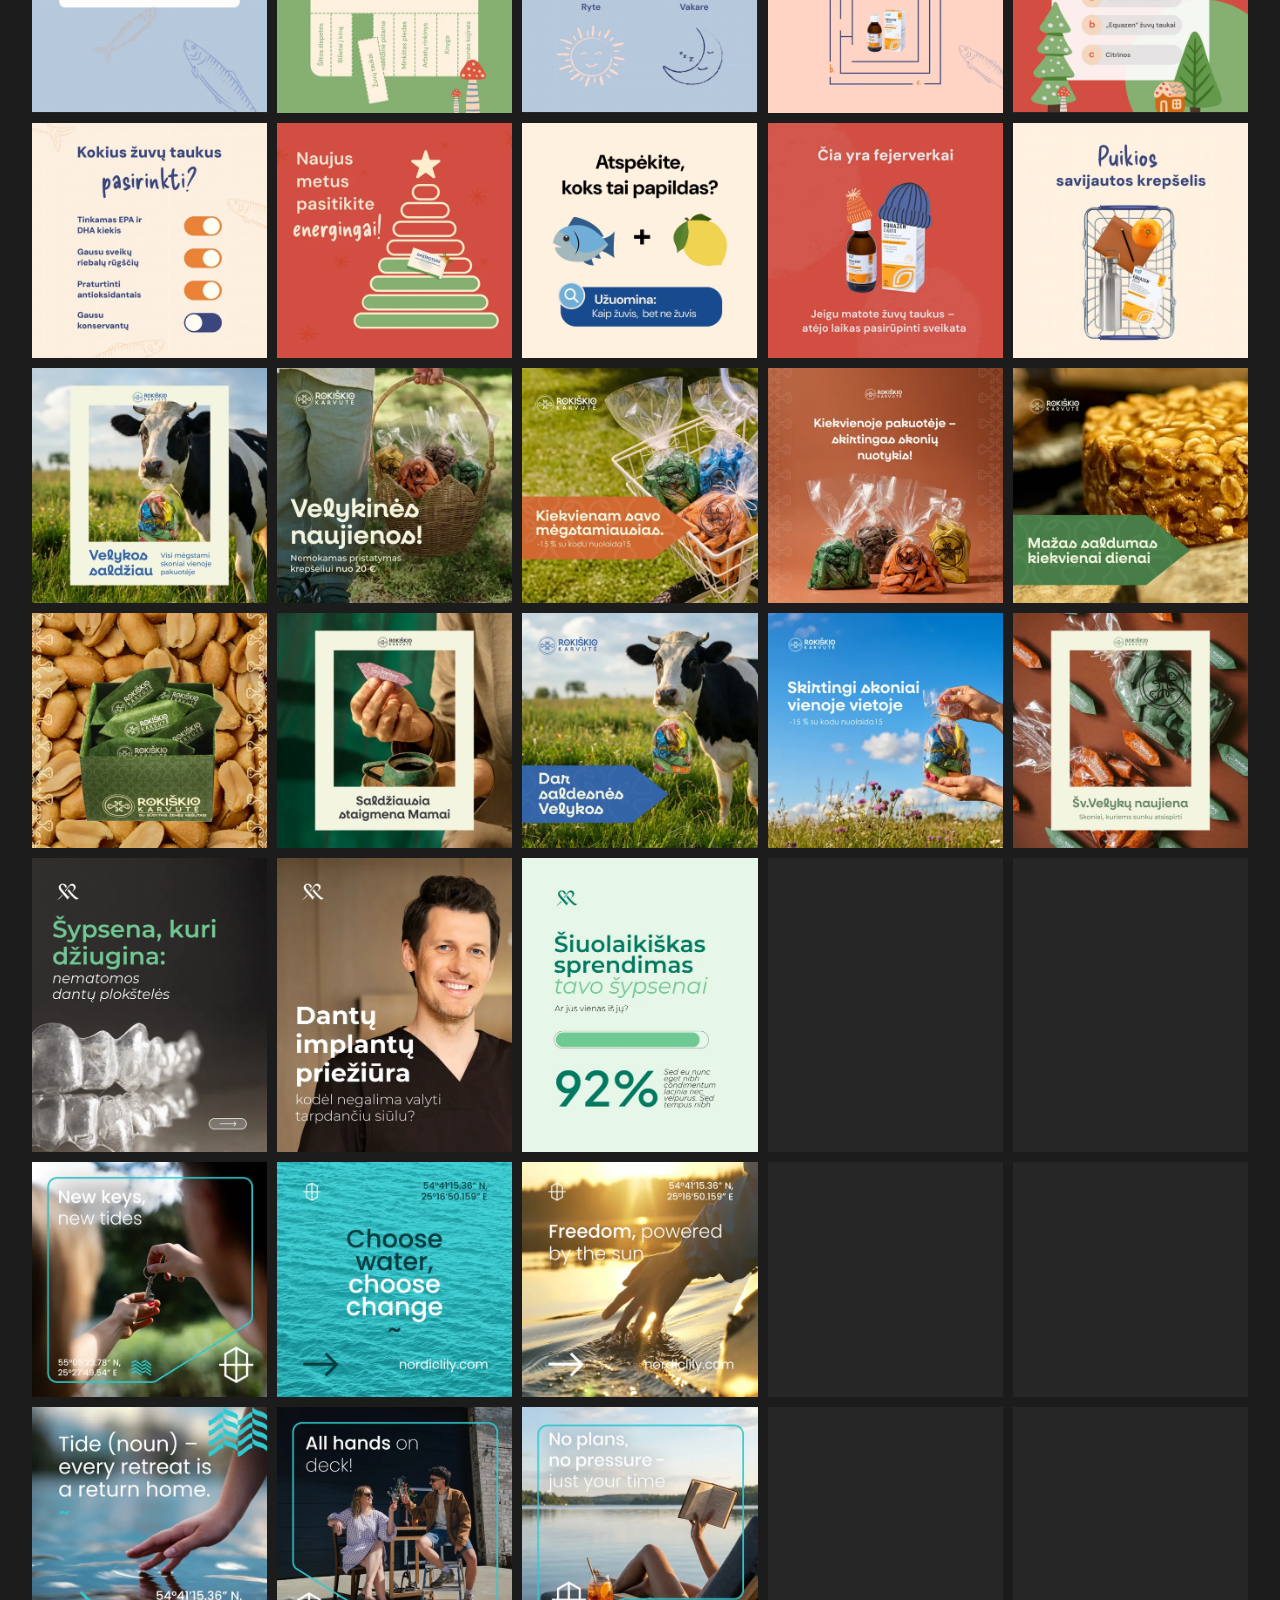
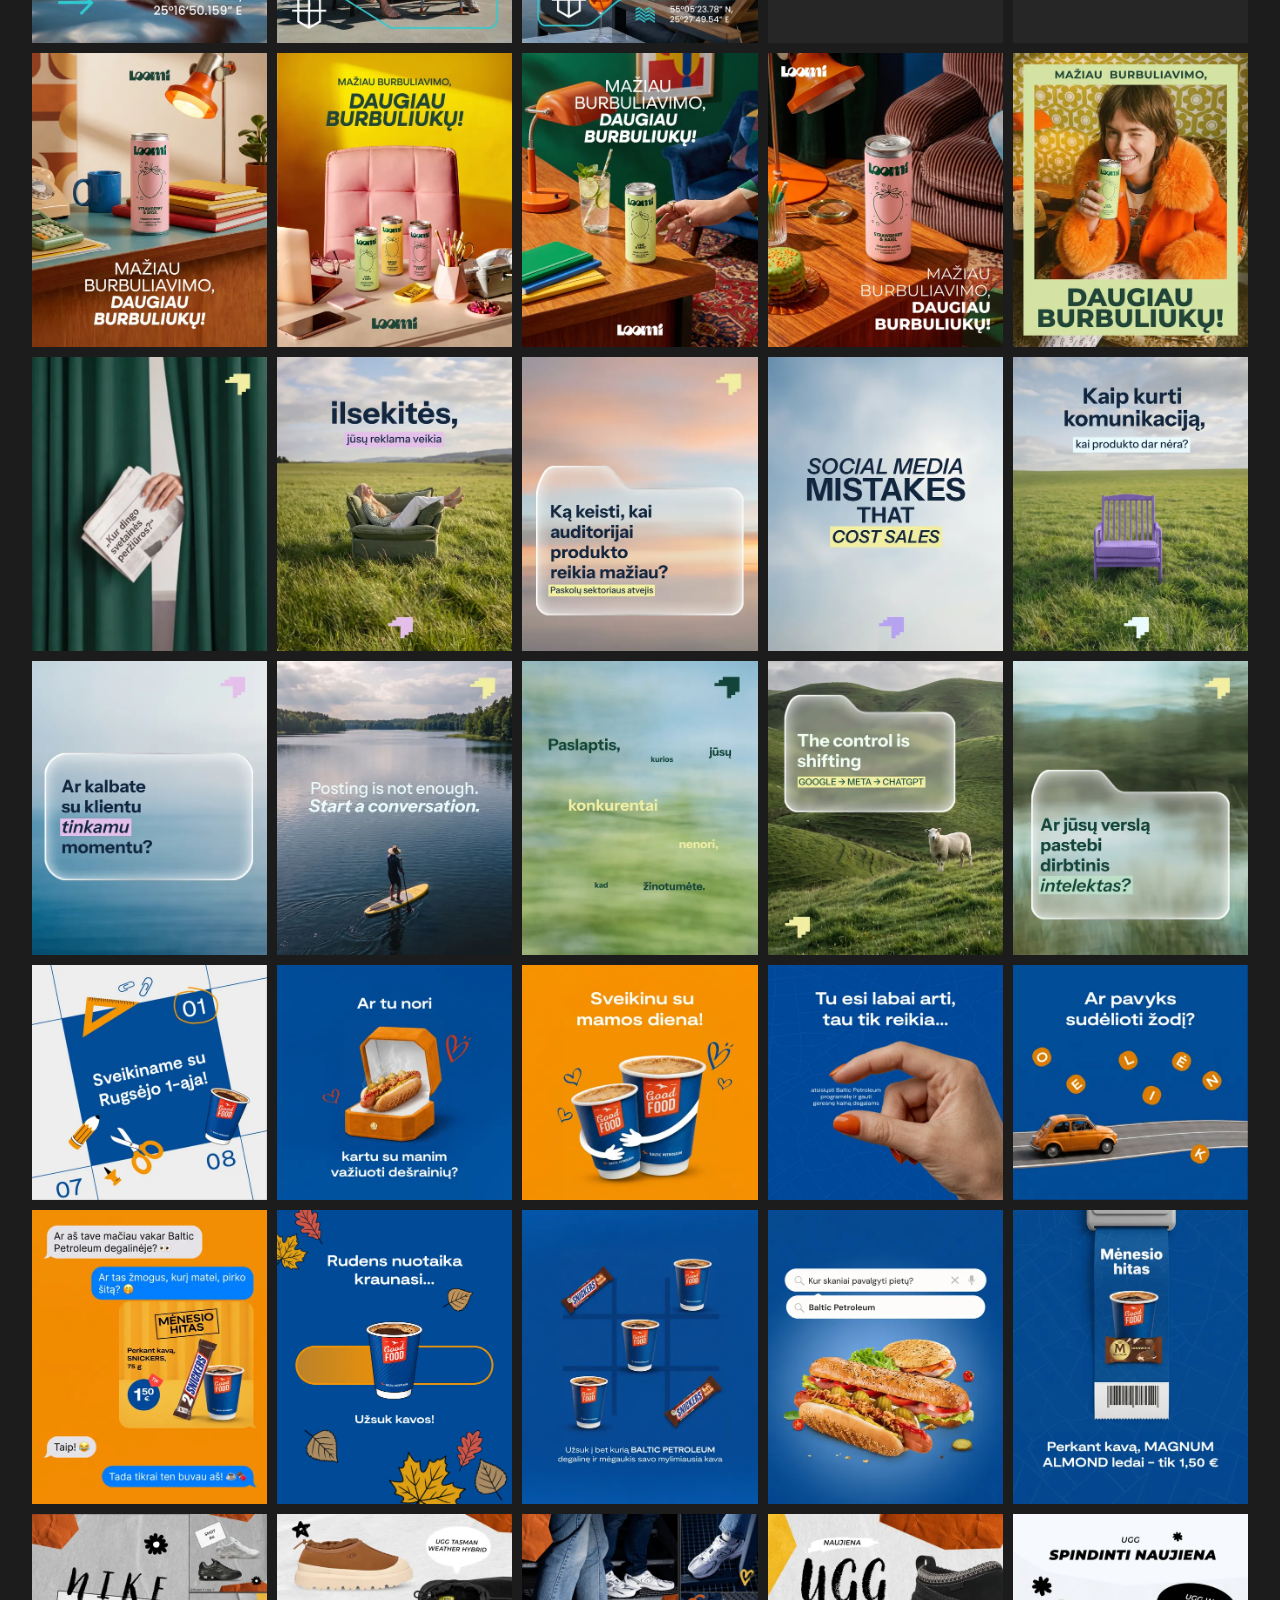
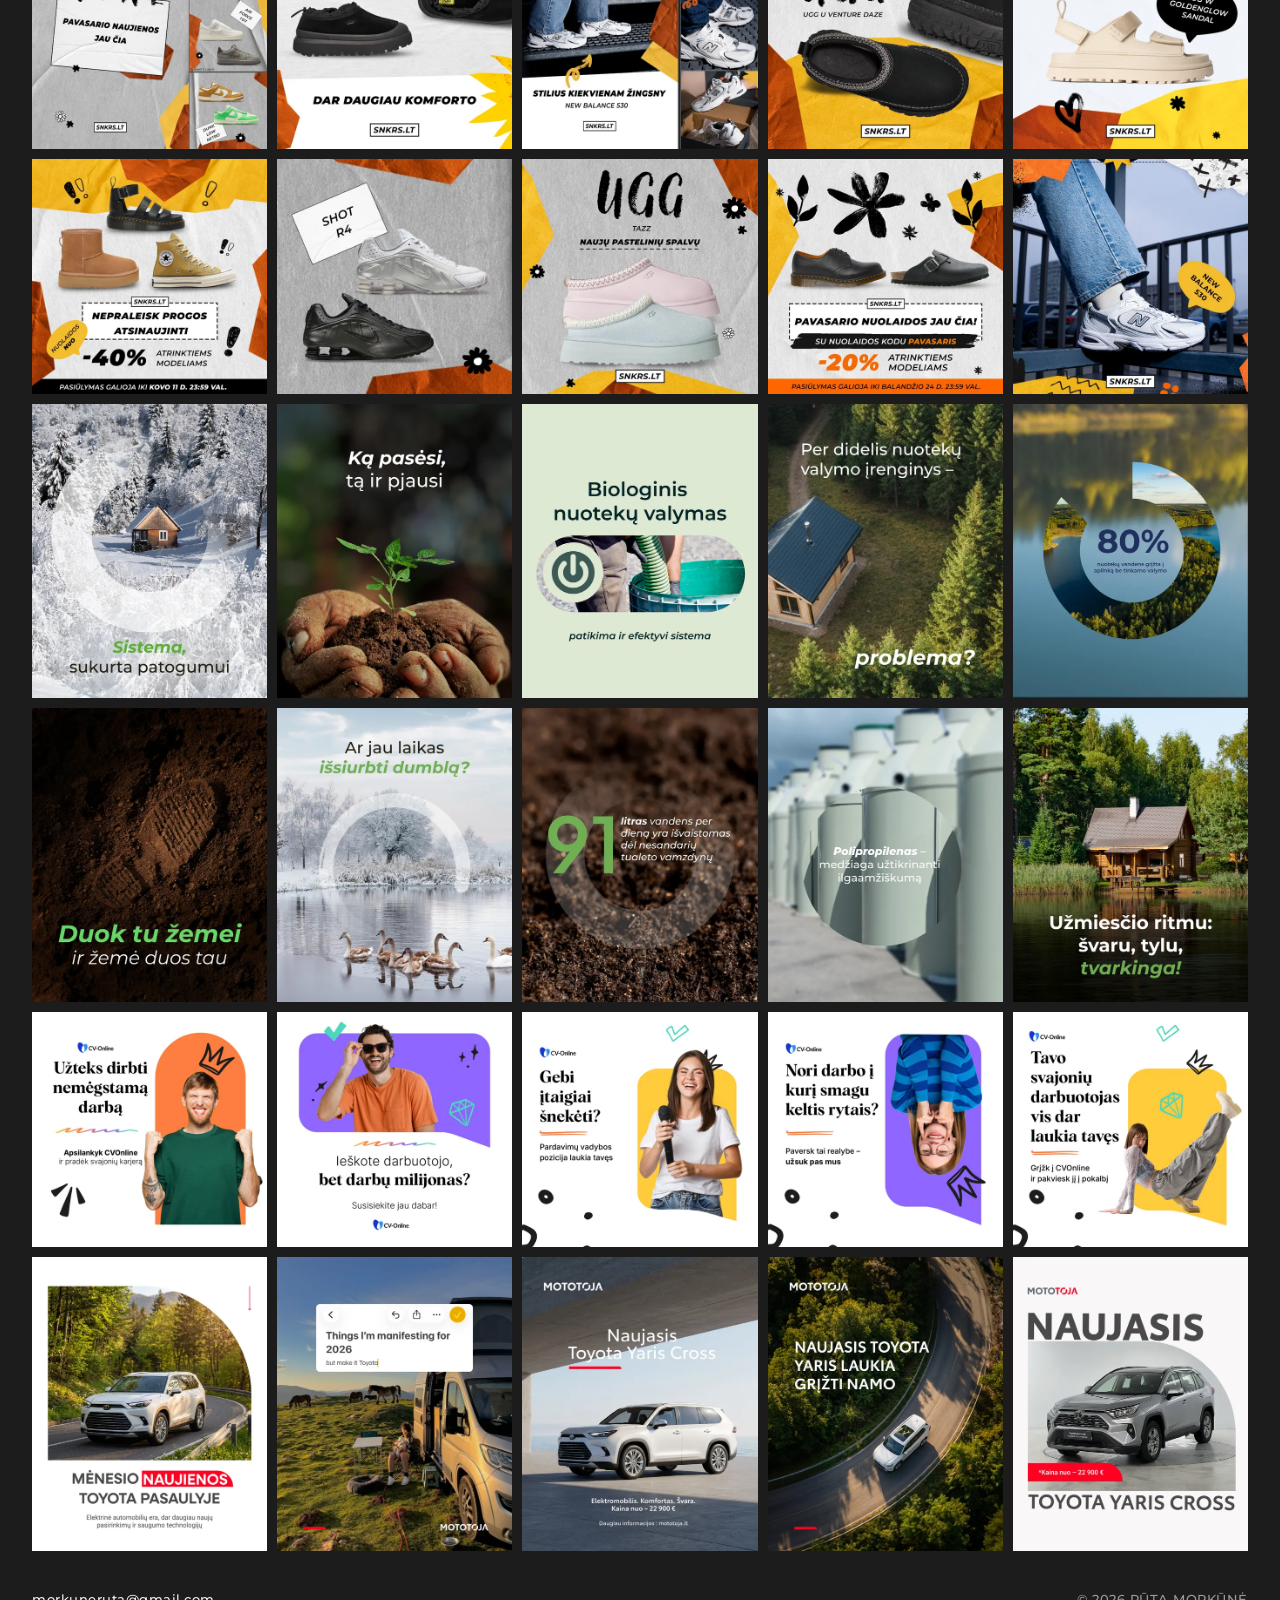
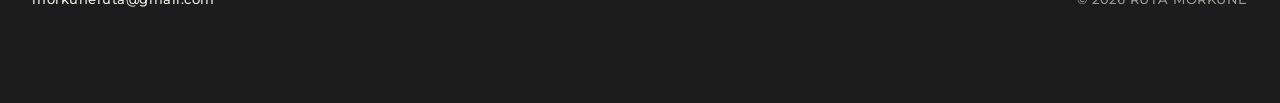
==== commit 9c69d53a: "Rebuild Visuals page from the new Figma grid (115 posts, 13 animated) Source is now the "visuals and" ====
--- a/visuals.html
+++ b/visuals.html
@@ -12,11 +12,11 @@
   <link rel="preconnect" href="https://fonts.googleapis.com">
   <link rel="preconnect" href="https://fonts.gstatic.com" crossorigin>
   <link rel="stylesheet" href="https://fonts.googleapis.com/css2?family=Montserrat:wght@500;600&display=swap">
-  <link rel="stylesheet" href="assets/site.css?v=8cdace0d">
+  <link rel="stylesheet" href="assets/site.css?v=e405fb77">
 </head>
 <body>
   <header class="bar">
-    <a href="index.html">Rūta Morkūnė</a>
+    <span class="brand">Rūta Morkūnė</span>
     <nav class="nav">
       <a href="index.html">Portfolio</a>
       <a href="visuals.html" aria-current="page">Visuals</a>
@@ -24,204 +24,375 @@
   </header>
   <main id="top" class="visuals">
     <figure class="tile">
-      <video class="tile-media" muted loop playsinline preload="none" poster="assets/visuals/01.webp" aria-label="Pergalė – socialinių tinklų įrašas" width="1080" height="1350">
+      <video class="tile-media" muted loop playsinline preload="none" poster="assets/visuals/01.webp" aria-label="Socialinių tinklų įrašas" width="1080" height="1350">
         <source src="assets/visuals/01.mp4" type="video/mp4">
       </video>
     </figure>
     <figure class="tile">
-      <img class="tile-media" src="assets/visuals/02-540.webp" srcset="assets/visuals/02-540.webp 540w, assets/visuals/02.webp 1080w" sizes="(min-width: 1664px) 320px, (min-width: 900px) calc((100vw - 64px) / 5), (min-width: 601px) calc((100vw - 32px) / 3), calc((100vw - 32px) / 2)" width="1080" height="1350" loading="lazy" decoding="async" alt="Pergalė – socialinių tinklų įrašas">
-    </figure>
-    <figure class="tile">
-      <img class="tile-media" src="assets/visuals/03-540.webp" srcset="assets/visuals/03-540.webp 540w, assets/visuals/03.webp 1080w" sizes="(min-width: 1664px) 320px, (min-width: 900px) calc((100vw - 64px) / 5), (min-width: 601px) calc((100vw - 32px) / 3), calc((100vw - 32px) / 2)" width="1080" height="1350" loading="lazy" decoding="async" alt="Pergalė – socialinių tinklų įrašas">
-    </figure>
-    <figure class="tile">
-      <img class="tile-media" src="assets/visuals/04-540.webp" srcset="assets/visuals/04-540.webp 540w, assets/visuals/04.webp 1080w" sizes="(min-width: 1664px) 320px, (min-width: 900px) calc((100vw - 64px) / 5), (min-width: 601px) calc((100vw - 32px) / 3), calc((100vw - 32px) / 2)" width="1080" height="1350" loading="lazy" decoding="async" alt="Pergalė – socialinių tinklų įrašas">
-    </figure>
-    <figure class="tile">
-      <video class="tile-media" muted loop playsinline preload="none" poster="assets/visuals/05.webp" aria-label="Pergalė – socialinių tinklų įrašas" width="1080" height="1350">
+      <img class="tile-media" src="assets/visuals/02-540.webp" srcset="assets/visuals/02-540.webp 540w, assets/visuals/02.webp 1080w" sizes="(min-width: 1664px) 320px, (min-width: 900px) calc((100vw - 64px) / 5), (min-width: 601px) calc((100vw - 32px) / 3), calc((100vw - 32px) / 2)" width="1080" height="1350" loading="lazy" decoding="async" alt="Socialinių tinklų įrašas">
+    </figure>
+    <figure class="tile">
+      <img class="tile-media" src="assets/visuals/03-540.webp" srcset="assets/visuals/03-540.webp 540w, assets/visuals/03.webp 1080w" sizes="(min-width: 1664px) 320px, (min-width: 900px) calc((100vw - 64px) / 5), (min-width: 601px) calc((100vw - 32px) / 3), calc((100vw - 32px) / 2)" width="1080" height="1350" loading="lazy" decoding="async" alt="Socialinių tinklų įrašas">
+    </figure>
+    <figure class="tile">
+      <img class="tile-media" src="assets/visuals/04-540.webp" srcset="assets/visuals/04-540.webp 540w, assets/visuals/04.webp 1080w" sizes="(min-width: 1664px) 320px, (min-width: 900px) calc((100vw - 64px) / 5), (min-width: 601px) calc((100vw - 32px) / 3), calc((100vw - 32px) / 2)" width="1080" height="1350" loading="lazy" decoding="async" alt="Socialinių tinklų įrašas">
+    </figure>
+    <figure class="tile">
+      <video class="tile-media" muted loop playsinline preload="none" poster="assets/visuals/05.webp" aria-label="Socialinių tinklų įrašas" width="1080" height="1350">
         <source src="assets/visuals/05.mp4" type="video/mp4">
       </video>
     </figure>
     <figure class="tile">
-      <video class="tile-media" muted loop playsinline preload="none" poster="assets/visuals/06.webp" aria-label="Bio Bandits – socialinių tinklų įrašas" width="1080" height="1350">
-        <source src="assets/visuals/06.mp4" type="video/mp4">
-      </video>
-    </figure>
-    <figure class="tile">
-      <img class="tile-media" src="assets/visuals/07-540.webp" srcset="assets/visuals/07-540.webp 540w, assets/visuals/07.webp 1080w" sizes="(min-width: 1664px) 320px, (min-width: 900px) calc((100vw - 64px) / 5), (min-width: 601px) calc((100vw - 32px) / 3), calc((100vw - 32px) / 2)" width="1080" height="1350" loading="lazy" decoding="async" alt="Bio Bandits – socialinių tinklų įrašas">
-    </figure>
-    <figure class="tile">
-      <img class="tile-media" src="assets/visuals/08-540.webp" srcset="assets/visuals/08-540.webp 540w, assets/visuals/08.webp 1080w" sizes="(min-width: 1664px) 320px, (min-width: 900px) calc((100vw - 64px) / 5), (min-width: 601px) calc((100vw - 32px) / 3), calc((100vw - 32px) / 2)" width="1080" height="1350" loading="lazy" decoding="async" alt="Bio Bandits – socialinių tinklų įrašas">
-    </figure>
-    <figure class="tile">
-      <img class="tile-media" src="assets/visuals/09-540.webp" srcset="assets/visuals/09-540.webp 540w, assets/visuals/09.webp 1080w" sizes="(min-width: 1664px) 320px, (min-width: 900px) calc((100vw - 64px) / 5), (min-width: 601px) calc((100vw - 32px) / 3), calc((100vw - 32px) / 2)" width="1080" height="1350" loading="lazy" decoding="async" alt="Bio Bandits – socialinių tinklų įrašas">
-    </figure>
-    <figure class="tile">
-      <video class="tile-media" muted loop playsinline preload="none" poster="assets/visuals/10.webp" aria-label="Bio Bandits – socialinių tinklų įrašas" width="1080" height="1350">
+      <img class="tile-media" src="assets/visuals/06-540.webp" srcset="assets/visuals/06-540.webp 540w, assets/visuals/06.webp 1080w" sizes="(min-width: 1664px) 320px, (min-width: 900px) calc((100vw - 64px) / 5), (min-width: 601px) calc((100vw - 32px) / 3), calc((100vw - 32px) / 2)" width="1080" height="1350" loading="lazy" decoding="async" alt="Socialinių tinklų įrašas">
+    </figure>
+    <figure class="tile">
+      <video class="tile-media" muted loop playsinline preload="none" poster="assets/visuals/07.webp" aria-label="Socialinių tinklų įrašas" width="1080" height="1350">
+        <source src="assets/visuals/07.mp4" type="video/mp4">
+      </video>
+    </figure>
+    <figure class="tile">
+      <video class="tile-media" muted loop playsinline preload="none" poster="assets/visuals/08.webp" aria-label="Socialinių tinklų įrašas" width="1080" height="1350">
+        <source src="assets/visuals/08.mp4" type="video/mp4">
+      </video>
+    </figure>
+    <figure class="tile">
+      <img class="tile-media" src="assets/visuals/09-540.webp" srcset="assets/visuals/09-540.webp 540w, assets/visuals/09.webp 1080w" sizes="(min-width: 1664px) 320px, (min-width: 900px) calc((100vw - 64px) / 5), (min-width: 601px) calc((100vw - 32px) / 3), calc((100vw - 32px) / 2)" width="1080" height="1350" loading="lazy" decoding="async" alt="Socialinių tinklų įrašas">
+    </figure>
+    <figure class="tile">
+      <video class="tile-media" muted loop playsinline preload="none" poster="assets/visuals/10.webp" aria-label="Socialinių tinklų įrašas" width="1080" height="1350">
         <source src="assets/visuals/10.mp4" type="video/mp4">
       </video>
     </figure>
     <figure class="tile">
-      <img class="tile-media" src="assets/visuals/11-540.webp" srcset="assets/visuals/11-540.webp 540w, assets/visuals/11.webp 1080w" sizes="(min-width: 1664px) 320px, (min-width: 900px) calc((100vw - 64px) / 5), (min-width: 601px) calc((100vw - 32px) / 3), calc((100vw - 32px) / 2)" width="1080" height="1350" loading="lazy" decoding="async" alt="Upė – socialinių tinklų įrašas">
-    </figure>
-    <figure class="tile">
-      <video class="tile-media" muted loop playsinline preload="none" poster="assets/visuals/12.webp" aria-label="Upė – socialinių tinklų įrašas" width="1080" height="1350">
+      <img class="tile-media" src="assets/visuals/11-540.webp" srcset="assets/visuals/11-540.webp 540w, assets/visuals/11.webp 1080w" sizes="(min-width: 1664px) 320px, (min-width: 900px) calc((100vw - 64px) / 5), (min-width: 601px) calc((100vw - 32px) / 3), calc((100vw - 32px) / 2)" width="1080" height="1350" loading="lazy" decoding="async" alt="Socialinių tinklų įrašas">
+    </figure>
+    <figure class="tile">
+      <video class="tile-media" muted loop playsinline preload="none" poster="assets/visuals/12.webp" aria-label="Socialinių tinklų įrašas" width="1080" height="1350">
         <source src="assets/visuals/12.mp4" type="video/mp4">
       </video>
     </figure>
     <figure class="tile">
-      <img class="tile-media" src="assets/visuals/13-540.webp" srcset="assets/visuals/13-540.webp 540w, assets/visuals/13.webp 1080w" sizes="(min-width: 1664px) 320px, (min-width: 900px) calc((100vw - 64px) / 5), (min-width: 601px) calc((100vw - 32px) / 3), calc((100vw - 32px) / 2)" width="1080" height="1350" loading="lazy" decoding="async" alt="Upė – socialinių tinklų įrašas">
-    </figure>
-    <figure class="tile">
-      <img class="tile-media" src="assets/visuals/14-540.webp" srcset="assets/visuals/14-540.webp 540w, assets/visuals/14.webp 1080w" sizes="(min-width: 1664px) 320px, (min-width: 900px) calc((100vw - 64px) / 5), (min-width: 601px) calc((100vw - 32px) / 3), calc((100vw - 32px) / 2)" width="1080" height="1350" loading="lazy" decoding="async" alt="Upė – socialinių tinklų įrašas">
-    </figure>
-    <figure class="tile">
-      <video class="tile-media" muted loop playsinline preload="none" poster="assets/visuals/15.webp" aria-label="Upė – socialinių tinklų įrašas" width="1080" height="1350">
+      <img class="tile-media" src="assets/visuals/13-540.webp" srcset="assets/visuals/13-540.webp 540w, assets/visuals/13.webp 1080w" sizes="(min-width: 1664px) 320px, (min-width: 900px) calc((100vw - 64px) / 5), (min-width: 601px) calc((100vw - 32px) / 3), calc((100vw - 32px) / 2)" width="1080" height="1350" loading="lazy" decoding="async" alt="Socialinių tinklų įrašas">
+    </figure>
+    <figure class="tile">
+      <img class="tile-media" src="assets/visuals/14-540.webp" srcset="assets/visuals/14-540.webp 540w, assets/visuals/14.webp 1080w" sizes="(min-width: 1664px) 320px, (min-width: 900px) calc((100vw - 64px) / 5), (min-width: 601px) calc((100vw - 32px) / 3), calc((100vw - 32px) / 2)" width="1080" height="1350" loading="lazy" decoding="async" alt="Socialinių tinklų įrašas">
+    </figure>
+    <figure class="tile">
+      <video class="tile-media" muted loop playsinline preload="none" poster="assets/visuals/15.webp" aria-label="Socialinių tinklų įrašas" width="1080" height="1350">
         <source src="assets/visuals/15.mp4" type="video/mp4">
       </video>
     </figure>
     <figure class="tile">
-      <img class="tile-media" src="assets/visuals/16-540.webp" srcset="assets/visuals/16-540.webp 540w, assets/visuals/16.webp 1080w" sizes="(min-width: 1664px) 320px, (min-width: 900px) calc((100vw - 64px) / 5), (min-width: 601px) calc((100vw - 32px) / 3), calc((100vw - 32px) / 2)" width="1080" height="1080" loading="lazy" decoding="async" alt="Citus – socialinių tinklų įrašas">
-    </figure>
-    <figure class="tile">
-      <img class="tile-media" src="assets/visuals/17-540.webp" srcset="assets/visuals/17-540.webp 540w, assets/visuals/17.webp 1080w" sizes="(min-width: 1664px) 320px, (min-width: 900px) calc((100vw - 64px) / 5), (min-width: 601px) calc((100vw - 32px) / 3), calc((100vw - 32px) / 2)" width="1080" height="1080" loading="lazy" decoding="async" alt="Citus – socialinių tinklų įrašas">
-    </figure>
-    <figure class="tile">
-      <img class="tile-media" src="assets/visuals/18-540.webp" srcset="assets/visuals/18-540.webp 540w, assets/visuals/18.webp 1080w" sizes="(min-width: 1664px) 320px, (min-width: 900px) calc((100vw - 64px) / 5), (min-width: 601px) calc((100vw - 32px) / 3), calc((100vw - 32px) / 2)" width="1080" height="1080" loading="lazy" decoding="async" alt="Citus – socialinių tinklų įrašas">
-    </figure>
-    <figure class="tile">
-      <img class="tile-media" src="assets/visuals/19-540.webp" srcset="assets/visuals/19-540.webp 540w, assets/visuals/19.webp 1080w" sizes="(min-width: 1664px) 320px, (min-width: 900px) calc((100vw - 64px) / 5), (min-width: 601px) calc((100vw - 32px) / 3), calc((100vw - 32px) / 2)" width="1080" height="1080" loading="lazy" decoding="async" alt="Citus – socialinių tinklų įrašas">
-    </figure>
-    <figure class="tile">
-      <img class="tile-media" src="assets/visuals/20-540.webp" srcset="assets/visuals/20-540.webp 540w, assets/visuals/20.webp 1080w" sizes="(min-width: 1664px) 320px, (min-width: 900px) calc((100vw - 64px) / 5), (min-width: 601px) calc((100vw - 32px) / 3), calc((100vw - 32px) / 2)" width="1080" height="1080" loading="lazy" decoding="async" alt="Citus – socialinių tinklų įrašas">
-    </figure>
-    <figure class="tile">
-      <img class="tile-media" src="assets/visuals/21-540.webp" srcset="assets/visuals/21-540.webp 540w, assets/visuals/21.webp 1080w" sizes="(min-width: 1664px) 320px, (min-width: 900px) calc((100vw - 64px) / 5), (min-width: 601px) calc((100vw - 32px) / 3), calc((100vw - 32px) / 2)" width="1080" height="1080" loading="lazy" decoding="async" alt="Citus – socialinių tinklų įrašas">
-    </figure>
-    <figure class="tile">
-      <img class="tile-media" src="assets/visuals/22-540.webp" srcset="assets/visuals/22-540.webp 540w, assets/visuals/22.webp 1080w" sizes="(min-width: 1664px) 320px, (min-width: 900px) calc((100vw - 64px) / 5), (min-width: 601px) calc((100vw - 32px) / 3), calc((100vw - 32px) / 2)" width="1080" height="1080" loading="lazy" decoding="async" alt="Citus – socialinių tinklų įrašas">
-    </figure>
-    <figure class="tile">
-      <img class="tile-media" src="assets/visuals/23-540.webp" srcset="assets/visuals/23-540.webp 540w, assets/visuals/23.webp 1080w" sizes="(min-width: 1664px) 320px, (min-width: 900px) calc((100vw - 64px) / 5), (min-width: 601px) calc((100vw - 32px) / 3), calc((100vw - 32px) / 2)" width="1080" height="1080" loading="lazy" decoding="async" alt="Citus – socialinių tinklų įrašas">
-    </figure>
-    <figure class="tile">
-      <img class="tile-media" src="assets/visuals/24-540.webp" srcset="assets/visuals/24-540.webp 540w, assets/visuals/24.webp 1080w" sizes="(min-width: 1664px) 320px, (min-width: 900px) calc((100vw - 64px) / 5), (min-width: 601px) calc((100vw - 32px) / 3), calc((100vw - 32px) / 2)" width="1080" height="1080" loading="lazy" decoding="async" alt="Citus – socialinių tinklų įrašas">
-    </figure>
-    <figure class="tile">
-      <img class="tile-media" src="assets/visuals/25-540.webp" srcset="assets/visuals/25-540.webp 540w, assets/visuals/25.webp 1080w" sizes="(min-width: 1664px) 320px, (min-width: 900px) calc((100vw - 64px) / 5), (min-width: 601px) calc((100vw - 32px) / 3), calc((100vw - 32px) / 2)" width="1080" height="1080" loading="lazy" decoding="async" alt="Citus – socialinių tinklų įrašas">
-    </figure>
-    <figure class="tile">
-      <video class="tile-media" muted loop playsinline preload="none" poster="assets/visuals/26.webp" aria-label="Visual – 26" width="1080" height="1080">
+      <img class="tile-media" src="assets/visuals/16-540.webp" srcset="assets/visuals/16-540.webp 540w, assets/visuals/16.webp 1080w" sizes="(min-width: 1664px) 320px, (min-width: 900px) calc((100vw - 64px) / 5), (min-width: 601px) calc((100vw - 32px) / 3), calc((100vw - 32px) / 2)" width="1080" height="1080" loading="lazy" decoding="async" alt="Socialinių tinklų įrašas">
+    </figure>
+    <figure class="tile">
+      <img class="tile-media" src="assets/visuals/17-540.webp" srcset="assets/visuals/17-540.webp 540w, assets/visuals/17.webp 1080w" sizes="(min-width: 1664px) 320px, (min-width: 900px) calc((100vw - 64px) / 5), (min-width: 601px) calc((100vw - 32px) / 3), calc((100vw - 32px) / 2)" width="1080" height="1080" loading="lazy" decoding="async" alt="Socialinių tinklų įrašas">
+    </figure>
+    <figure class="tile">
+      <img class="tile-media" src="assets/visuals/18-540.webp" srcset="assets/visuals/18-540.webp 540w, assets/visuals/18.webp 1080w" sizes="(min-width: 1664px) 320px, (min-width: 900px) calc((100vw - 64px) / 5), (min-width: 601px) calc((100vw - 32px) / 3), calc((100vw - 32px) / 2)" width="1080" height="1080" loading="lazy" decoding="async" alt="Socialinių tinklų įrašas">
+    </figure>
+    <figure class="tile">
+      <img class="tile-media" src="assets/visuals/19-540.webp" srcset="assets/visuals/19-540.webp 540w, assets/visuals/19.webp 1080w" sizes="(min-width: 1664px) 320px, (min-width: 900px) calc((100vw - 64px) / 5), (min-width: 601px) calc((100vw - 32px) / 3), calc((100vw - 32px) / 2)" width="1080" height="1080" loading="lazy" decoding="async" alt="Socialinių tinklų įrašas">
+    </figure>
+    <figure class="tile">
+      <img class="tile-media" src="assets/visuals/20-540.webp" srcset="assets/visuals/20-540.webp 540w, assets/visuals/20.webp 1080w" sizes="(min-width: 1664px) 320px, (min-width: 900px) calc((100vw - 64px) / 5), (min-width: 601px) calc((100vw - 32px) / 3), calc((100vw - 32px) / 2)" width="1080" height="1080" loading="lazy" decoding="async" alt="Socialinių tinklų įrašas">
+    </figure>
+    <figure class="tile">
+      <img class="tile-media" src="assets/visuals/21-540.webp" srcset="assets/visuals/21-540.webp 540w, assets/visuals/21.webp 1080w" sizes="(min-width: 1664px) 320px, (min-width: 900px) calc((100vw - 64px) / 5), (min-width: 601px) calc((100vw - 32px) / 3), calc((100vw - 32px) / 2)" width="1080" height="1080" loading="lazy" decoding="async" alt="Socialinių tinklų įrašas">
+    </figure>
+    <figure class="tile">
+      <img class="tile-media" src="assets/visuals/22-540.webp" srcset="assets/visuals/22-540.webp 540w, assets/visuals/22.webp 1080w" sizes="(min-width: 1664px) 320px, (min-width: 900px) calc((100vw - 64px) / 5), (min-width: 601px) calc((100vw - 32px) / 3), calc((100vw - 32px) / 2)" width="1080" height="1080" loading="lazy" decoding="async" alt="Socialinių tinklų įrašas">
+    </figure>
+    <figure class="tile">
+      <img class="tile-media" src="assets/visuals/23-540.webp" srcset="assets/visuals/23-540.webp 540w, assets/visuals/23.webp 1080w" sizes="(min-width: 1664px) 320px, (min-width: 900px) calc((100vw - 64px) / 5), (min-width: 601px) calc((100vw - 32px) / 3), calc((100vw - 32px) / 2)" width="1080" height="1080" loading="lazy" decoding="async" alt="Socialinių tinklų įrašas">
+    </figure>
+    <figure class="tile">
+      <video class="tile-media" muted loop playsinline preload="none" poster="assets/visuals/24.webp" aria-label="Socialinių tinklų įrašas" width="1080" height="1080">
+        <source src="assets/visuals/24.mp4" type="video/mp4">
+      </video>
+    </figure>
+    <figure class="tile">
+      <img class="tile-media" src="assets/visuals/25-540.webp" srcset="assets/visuals/25-540.webp 540w, assets/visuals/25.webp 1080w" sizes="(min-width: 1664px) 320px, (min-width: 900px) calc((100vw - 64px) / 5), (min-width: 601px) calc((100vw - 32px) / 3), calc((100vw - 32px) / 2)" width="1080" height="1080" loading="lazy" decoding="async" alt="Socialinių tinklų įrašas">
+    </figure>
+    <figure class="tile">
+      <video class="tile-media" muted loop playsinline preload="none" poster="assets/visuals/26.webp" aria-label="Socialinių tinklų įrašas" width="1080" height="1080">
         <source src="assets/visuals/26.mp4" type="video/mp4">
       </video>
     </figure>
     <figure class="tile">
-      <img class="tile-media" src="assets/visuals/27-540.webp" srcset="assets/visuals/27-540.webp 540w, assets/visuals/27.webp 1080w" sizes="(min-width: 1664px) 320px, (min-width: 900px) calc((100vw - 64px) / 5), (min-width: 601px) calc((100vw - 32px) / 3), calc((100vw - 32px) / 2)" width="1080" height="1080" loading="lazy" decoding="async" alt="Visual – 27">
-    </figure>
-    <figure class="tile">
-      <video class="tile-media" muted loop playsinline preload="none" poster="assets/visuals/28.webp" aria-label="Visual – 28" width="1080" height="1080">
+      <img class="tile-media" src="assets/visuals/27-540.webp" srcset="assets/visuals/27-540.webp 540w, assets/visuals/27.webp 1080w" sizes="(min-width: 1664px) 320px, (min-width: 900px) calc((100vw - 64px) / 5), (min-width: 601px) calc((100vw - 32px) / 3), calc((100vw - 32px) / 2)" width="1080" height="1080" loading="lazy" decoding="async" alt="Socialinių tinklų įrašas">
+    </figure>
+    <figure class="tile">
+      <video class="tile-media" muted loop playsinline preload="none" poster="assets/visuals/28.webp" aria-label="Socialinių tinklų įrašas" width="1080" height="1080">
         <source src="assets/visuals/28.mp4" type="video/mp4">
       </video>
     </figure>
     <figure class="tile">
-      <img class="tile-media" src="assets/visuals/29-540.webp" srcset="assets/visuals/29-540.webp 540w, assets/visuals/29.webp 1080w" sizes="(min-width: 1664px) 320px, (min-width: 900px) calc((100vw - 64px) / 5), (min-width: 601px) calc((100vw - 32px) / 3), calc((100vw - 32px) / 2)" width="1080" height="1080" loading="lazy" decoding="async" alt="Visual – 29">
-    </figure>
-    <figure class="tile">
-      <video class="tile-media" muted loop playsinline preload="none" poster="assets/visuals/30.webp" aria-label="Visual – 30" width="1080" height="1080">
+      <img class="tile-media" src="assets/visuals/29-540.webp" srcset="assets/visuals/29-540.webp 540w, assets/visuals/29.webp 1080w" sizes="(min-width: 1664px) 320px, (min-width: 900px) calc((100vw - 64px) / 5), (min-width: 601px) calc((100vw - 32px) / 3), calc((100vw - 32px) / 2)" width="1080" height="1080" loading="lazy" decoding="async" alt="Socialinių tinklų įrašas">
+    </figure>
+    <figure class="tile">
+      <video class="tile-media" muted loop playsinline preload="none" poster="assets/visuals/30.webp" aria-label="Socialinių tinklų įrašas" width="1080" height="1080">
         <source src="assets/visuals/30.mp4" type="video/mp4">
       </video>
     </figure>
     <figure class="tile">
-      <img class="tile-media" src="assets/visuals/31-540.webp" srcset="assets/visuals/31-540.webp 540w, assets/visuals/31.webp 1080w" sizes="(min-width: 1664px) 320px, (min-width: 900px) calc((100vw - 64px) / 5), (min-width: 601px) calc((100vw - 32px) / 3), calc((100vw - 32px) / 2)" width="1080" height="1080" loading="lazy" decoding="async" alt="Visual – 31">
-    </figure>
-    <figure class="tile">
-      <img class="tile-media" src="assets/visuals/32-540.webp" srcset="assets/visuals/32-540.webp 540w, assets/visuals/32.webp 1080w" sizes="(min-width: 1664px) 320px, (min-width: 900px) calc((100vw - 64px) / 5), (min-width: 601px) calc((100vw - 32px) / 3), calc((100vw - 32px) / 2)" width="1080" height="1080" loading="lazy" decoding="async" alt="Visual – 32">
-    </figure>
-    <figure class="tile">
-      <video class="tile-media" muted loop playsinline preload="none" poster="assets/visuals/33.webp" aria-label="Visual – 33" width="1080" height="1080">
+      <img class="tile-media" src="assets/visuals/31-540.webp" srcset="assets/visuals/31-540.webp 540w, assets/visuals/31.webp 1080w" sizes="(min-width: 1664px) 320px, (min-width: 900px) calc((100vw - 64px) / 5), (min-width: 601px) calc((100vw - 32px) / 3), calc((100vw - 32px) / 2)" width="1080" height="1080" loading="lazy" decoding="async" alt="Socialinių tinklų įrašas">
+    </figure>
+    <figure class="tile">
+      <img class="tile-media" src="assets/visuals/32-540.webp" srcset="assets/visuals/32-540.webp 540w, assets/visuals/32.webp 1080w" sizes="(min-width: 1664px) 320px, (min-width: 900px) calc((100vw - 64px) / 5), (min-width: 601px) calc((100vw - 32px) / 3), calc((100vw - 32px) / 2)" width="1080" height="1080" loading="lazy" decoding="async" alt="Socialinių tinklų įrašas">
+    </figure>
+    <figure class="tile">
+      <video class="tile-media" muted loop playsinline preload="none" poster="assets/visuals/33.webp" aria-label="Socialinių tinklų įrašas" width="1080" height="1080">
         <source src="assets/visuals/33.mp4" type="video/mp4">
       </video>
     </figure>
     <figure class="tile">
-      <img class="tile-media" src="assets/visuals/34-540.webp" srcset="assets/visuals/34-540.webp 540w, assets/visuals/34.webp 1080w" sizes="(min-width: 1664px) 320px, (min-width: 900px) calc((100vw - 64px) / 5), (min-width: 601px) calc((100vw - 32px) / 3), calc((100vw - 32px) / 2)" width="1080" height="1080" loading="lazy" decoding="async" alt="Visual – 34">
-    </figure>
-    <figure class="tile">
-      <img class="tile-media" src="assets/visuals/35-540.webp" srcset="assets/visuals/35-540.webp 540w, assets/visuals/35.webp 1080w" sizes="(min-width: 1664px) 320px, (min-width: 900px) calc((100vw - 64px) / 5), (min-width: 601px) calc((100vw - 32px) / 3), calc((100vw - 32px) / 2)" width="1080" height="1080" loading="lazy" decoding="async" alt="Visual – 35">
-    </figure>
-    <figure class="tile">
-      <img class="tile-media" src="assets/visuals/36-540.webp" srcset="assets/visuals/36-540.webp 540w, assets/visuals/36.webp 1080w" sizes="(min-width: 1664px) 320px, (min-width: 900px) calc((100vw - 64px) / 5), (min-width: 601px) calc((100vw - 32px) / 3), calc((100vw - 32px) / 2)" width="1080" height="1080" loading="lazy" decoding="async" alt="Visual – 36">
-    </figure>
-    <figure class="tile">
-      <img class="tile-media" src="assets/visuals/37-540.webp" srcset="assets/visuals/37-540.webp 540w, assets/visuals/37.webp 1080w" sizes="(min-width: 1664px) 320px, (min-width: 900px) calc((100vw - 64px) / 5), (min-width: 601px) calc((100vw - 32px) / 3), calc((100vw - 32px) / 2)" width="1080" height="1080" loading="lazy" decoding="async" alt="Visual – 37">
-    </figure>
-    <figure class="tile">
-      <img class="tile-media" src="assets/visuals/38-540.webp" srcset="assets/visuals/38-540.webp 540w, assets/visuals/38.webp 1080w" sizes="(min-width: 1664px) 320px, (min-width: 900px) calc((100vw - 64px) / 5), (min-width: 601px) calc((100vw - 32px) / 3), calc((100vw - 32px) / 2)" width="1080" height="1080" loading="lazy" decoding="async" alt="Visual – 38">
-    </figure>
-    <figure class="tile">
-      <img class="tile-media" src="assets/visuals/39-540.webp" srcset="assets/visuals/39-540.webp 540w, assets/visuals/39.webp 1080w" sizes="(min-width: 1664px) 320px, (min-width: 900px) calc((100vw - 64px) / 5), (min-width: 601px) calc((100vw - 32px) / 3), calc((100vw - 32px) / 2)" width="1080" height="1080" loading="lazy" decoding="async" alt="Visual – 39">
-    </figure>
-    <figure class="tile">
-      <img class="tile-media" src="assets/visuals/40-540.webp" srcset="assets/visuals/40-540.webp 540w, assets/visuals/40.webp 1080w" sizes="(min-width: 1664px) 320px, (min-width: 900px) calc((100vw - 64px) / 5), (min-width: 601px) calc((100vw - 32px) / 3), calc((100vw - 32px) / 2)" width="1080" height="1080" loading="lazy" decoding="async" alt="Visual – 40">
-    </figure>
-    <figure class="tile">
-      <img class="tile-media" src="assets/visuals/41-540.webp" srcset="assets/visuals/41-540.webp 540w, assets/visuals/41.webp 1080w" sizes="(min-width: 1664px) 320px, (min-width: 900px) calc((100vw - 64px) / 5), (min-width: 601px) calc((100vw - 32px) / 3), calc((100vw - 32px) / 2)" width="1080" height="1080" loading="lazy" decoding="async" alt="Visual – 41">
-    </figure>
-    <figure class="tile">
-      <img class="tile-media" src="assets/visuals/42-540.webp" srcset="assets/visuals/42-540.webp 540w, assets/visuals/42.webp 1080w" sizes="(min-width: 1664px) 320px, (min-width: 900px) calc((100vw - 64px) / 5), (min-width: 601px) calc((100vw - 32px) / 3), calc((100vw - 32px) / 2)" width="1080" height="1080" loading="lazy" decoding="async" alt="Visual – 42">
-    </figure>
-    <figure class="tile">
-      <img class="tile-media" src="assets/visuals/43-540.webp" srcset="assets/visuals/43-540.webp 540w, assets/visuals/43.webp 1080w" sizes="(min-width: 1664px) 320px, (min-width: 900px) calc((100vw - 64px) / 5), (min-width: 601px) calc((100vw - 32px) / 3), calc((100vw - 32px) / 2)" width="1080" height="1080" loading="lazy" decoding="async" alt="Visual – 43">
-    </figure>
-    <figure class="tile">
-      <img class="tile-media" src="assets/visuals/44-540.webp" srcset="assets/visuals/44-540.webp 540w, assets/visuals/44.webp 1080w" sizes="(min-width: 1664px) 320px, (min-width: 900px) calc((100vw - 64px) / 5), (min-width: 601px) calc((100vw - 32px) / 3), calc((100vw - 32px) / 2)" width="1080" height="1080" loading="lazy" decoding="async" alt="Visual – 44">
-    </figure>
-    <figure class="tile">
-      <img class="tile-media" src="assets/visuals/45-540.webp" srcset="assets/visuals/45-540.webp 540w, assets/visuals/45.webp 1080w" sizes="(min-width: 1664px) 320px, (min-width: 900px) calc((100vw - 64px) / 5), (min-width: 601px) calc((100vw - 32px) / 3), calc((100vw - 32px) / 2)" width="1080" height="1080" loading="lazy" decoding="async" alt="Visual – 45">
-    </figure>
-    <figure class="tile">
-      <img class="tile-media" src="assets/visuals/46-540.webp" srcset="assets/visuals/46-540.webp 540w, assets/visuals/46.webp 1080w" sizes="(min-width: 1664px) 320px, (min-width: 900px) calc((100vw - 64px) / 5), (min-width: 601px) calc((100vw - 32px) / 3), calc((100vw - 32px) / 2)" width="1080" height="1350" loading="lazy" decoding="async" alt="Visual – 46">
-    </figure>
-    <figure class="tile">
-      <img class="tile-media" src="assets/visuals/47-540.webp" srcset="assets/visuals/47-540.webp 540w, assets/visuals/47.webp 1080w" sizes="(min-width: 1664px) 320px, (min-width: 900px) calc((100vw - 64px) / 5), (min-width: 601px) calc((100vw - 32px) / 3), calc((100vw - 32px) / 2)" width="1080" height="1350" loading="lazy" decoding="async" alt="Visual – 47">
-    </figure>
-    <figure class="tile">
-      <img class="tile-media" src="assets/visuals/48-540.webp" srcset="assets/visuals/48-540.webp 540w, assets/visuals/48.webp 1080w" sizes="(min-width: 1664px) 320px, (min-width: 900px) calc((100vw - 64px) / 5), (min-width: 601px) calc((100vw - 32px) / 3), calc((100vw - 32px) / 2)" width="1080" height="1350" loading="lazy" decoding="async" alt="Visual – 48">
-    </figure>
-    <figure class="tile">
-      <img class="tile-media" src="assets/visuals/49-540.webp" srcset="assets/visuals/49-540.webp 540w, assets/visuals/49.webp 1080w" sizes="(min-width: 1664px) 320px, (min-width: 900px) calc((100vw - 64px) / 5), (min-width: 601px) calc((100vw - 32px) / 3), calc((100vw - 32px) / 2)" width="1080" height="1350" loading="lazy" decoding="async" alt="Visual – 49">
-    </figure>
-    <figure class="tile">
-      <img class="tile-media" src="assets/visuals/50-540.webp" srcset="assets/visuals/50-540.webp 540w, assets/visuals/50.webp 1080w" sizes="(min-width: 1664px) 320px, (min-width: 900px) calc((100vw - 64px) / 5), (min-width: 601px) calc((100vw - 32px) / 3), calc((100vw - 32px) / 2)" width="1080" height="1350" loading="lazy" decoding="async" alt="Visual – 50">
-    </figure>
-    <figure class="tile">
-      <img class="tile-media" src="assets/visuals/51-540.webp" srcset="assets/visuals/51-540.webp 540w, assets/visuals/51.webp 1080w" sizes="(min-width: 1664px) 320px, (min-width: 900px) calc((100vw - 64px) / 5), (min-width: 601px) calc((100vw - 32px) / 3), calc((100vw - 32px) / 2)" width="1080" height="1080" loading="lazy" decoding="async" alt="Visual – 51">
-    </figure>
-    <figure class="tile">
-      <img class="tile-media" src="assets/visuals/52-540.webp" srcset="assets/visuals/52-540.webp 540w, assets/visuals/52.webp 1080w" sizes="(min-width: 1664px) 320px, (min-width: 900px) calc((100vw - 64px) / 5), (min-width: 601px) calc((100vw - 32px) / 3), calc((100vw - 32px) / 2)" width="1080" height="1080" loading="lazy" decoding="async" alt="Visual – 52">
-    </figure>
-    <figure class="tile">
-      <img class="tile-media" src="assets/visuals/53-540.webp" srcset="assets/visuals/53-540.webp 540w, assets/visuals/53.webp 1080w" sizes="(min-width: 1664px) 320px, (min-width: 900px) calc((100vw - 64px) / 5), (min-width: 601px) calc((100vw - 32px) / 3), calc((100vw - 32px) / 2)" width="1080" height="1080" loading="lazy" decoding="async" alt="Visual – 53">
-    </figure>
-    <figure class="tile">
-      <img class="tile-media" src="assets/visuals/54-540.webp" srcset="assets/visuals/54-540.webp 540w, assets/visuals/54.webp 1080w" sizes="(min-width: 1664px) 320px, (min-width: 900px) calc((100vw - 64px) / 5), (min-width: 601px) calc((100vw - 32px) / 3), calc((100vw - 32px) / 2)" width="1080" height="1080" loading="lazy" decoding="async" alt="Visual – 54">
-    </figure>
-    <figure class="tile">
-      <img class="tile-media" src="assets/visuals/55-540.webp" srcset="assets/visuals/55-540.webp 540w, assets/visuals/55.webp 1080w" sizes="(min-width: 1664px) 320px, (min-width: 900px) calc((100vw - 64px) / 5), (min-width: 601px) calc((100vw - 32px) / 3), calc((100vw - 32px) / 2)" width="1080" height="1080" loading="lazy" decoding="async" alt="Visual – 55">
-    </figure>
-    <figure class="tile">
-      <img class="tile-media" src="assets/visuals/56-540.webp" srcset="assets/visuals/56-540.webp 540w, assets/visuals/56.webp 1080w" sizes="(min-width: 1664px) 320px, (min-width: 900px) calc((100vw - 64px) / 5), (min-width: 601px) calc((100vw - 32px) / 3), calc((100vw - 32px) / 2)" width="1080" height="1080" loading="lazy" decoding="async" alt="Visual – 56">
-    </figure>
-    <figure class="tile">
-      <img class="tile-media" src="assets/visuals/57-540.webp" srcset="assets/visuals/57-540.webp 540w, assets/visuals/57.webp 1080w" sizes="(min-width: 1664px) 320px, (min-width: 900px) calc((100vw - 64px) / 5), (min-width: 601px) calc((100vw - 32px) / 3), calc((100vw - 32px) / 2)" width="1080" height="1080" loading="lazy" decoding="async" alt="Visual – 57">
-    </figure>
-    <figure class="tile">
-      <img class="tile-media" src="assets/visuals/58-540.webp" srcset="assets/visuals/58-540.webp 540w, assets/visuals/58.webp 1080w" sizes="(min-width: 1664px) 320px, (min-width: 900px) calc((100vw - 64px) / 5), (min-width: 601px) calc((100vw - 32px) / 3), calc((100vw - 32px) / 2)" width="1080" height="1080" loading="lazy" decoding="async" alt="Visual – 58">
-    </figure>
-    <figure class="tile">
-      <img class="tile-media" src="assets/visuals/59-540.webp" srcset="assets/visuals/59-540.webp 540w, assets/visuals/59.webp 1080w" sizes="(min-width: 1664px) 320px, (min-width: 900px) calc((100vw - 64px) / 5), (min-width: 601px) calc((100vw - 32px) / 3), calc((100vw - 32px) / 2)" width="1080" height="1080" loading="lazy" decoding="async" alt="Visual – 59">
-    </figure>
-    <figure class="tile">
-      <img class="tile-media" src="assets/visuals/60-540.webp" srcset="assets/visuals/60-540.webp 540w, assets/visuals/60.webp 1080w" sizes="(min-width: 1664px) 320px, (min-width: 900px) calc((100vw - 64px) / 5), (min-width: 601px) calc((100vw - 32px) / 3), calc((100vw - 32px) / 2)" width="1080" height="1080" loading="lazy" decoding="async" alt="Visual – 60">
+      <img class="tile-media" src="assets/visuals/34-540.webp" srcset="assets/visuals/34-540.webp 540w, assets/visuals/34.webp 1080w" sizes="(min-width: 1664px) 320px, (min-width: 900px) calc((100vw - 64px) / 5), (min-width: 601px) calc((100vw - 32px) / 3), calc((100vw - 32px) / 2)" width="1080" height="1080" loading="lazy" decoding="async" alt="Socialinių tinklų įrašas">
+    </figure>
+    <figure class="tile">
+      <img class="tile-media" src="assets/visuals/35-540.webp" srcset="assets/visuals/35-540.webp 540w, assets/visuals/35.webp 1080w" sizes="(min-width: 1664px) 320px, (min-width: 900px) calc((100vw - 64px) / 5), (min-width: 601px) calc((100vw - 32px) / 3), calc((100vw - 32px) / 2)" width="1080" height="1080" loading="lazy" decoding="async" alt="Socialinių tinklų įrašas">
+    </figure>
+    <figure class="tile">
+      <img class="tile-media" src="assets/visuals/36-540.webp" srcset="assets/visuals/36-540.webp 540w, assets/visuals/36.webp 1080w" sizes="(min-width: 1664px) 320px, (min-width: 900px) calc((100vw - 64px) / 5), (min-width: 601px) calc((100vw - 32px) / 3), calc((100vw - 32px) / 2)" width="1080" height="1080" loading="lazy" decoding="async" alt="Socialinių tinklų įrašas">
+    </figure>
+    <figure class="tile">
+      <img class="tile-media" src="assets/visuals/37-540.webp" srcset="assets/visuals/37-540.webp 540w, assets/visuals/37.webp 1080w" sizes="(min-width: 1664px) 320px, (min-width: 900px) calc((100vw - 64px) / 5), (min-width: 601px) calc((100vw - 32px) / 3), calc((100vw - 32px) / 2)" width="1080" height="1080" loading="lazy" decoding="async" alt="Socialinių tinklų įrašas">
+    </figure>
+    <figure class="tile">
+      <img class="tile-media" src="assets/visuals/38-540.webp" srcset="assets/visuals/38-540.webp 540w, assets/visuals/38.webp 1080w" sizes="(min-width: 1664px) 320px, (min-width: 900px) calc((100vw - 64px) / 5), (min-width: 601px) calc((100vw - 32px) / 3), calc((100vw - 32px) / 2)" width="1080" height="1080" loading="lazy" decoding="async" alt="Socialinių tinklų įrašas">
+    </figure>
+    <figure class="tile">
+      <img class="tile-media" src="assets/visuals/39-540.webp" srcset="assets/visuals/39-540.webp 540w, assets/visuals/39.webp 1080w" sizes="(min-width: 1664px) 320px, (min-width: 900px) calc((100vw - 64px) / 5), (min-width: 601px) calc((100vw - 32px) / 3), calc((100vw - 32px) / 2)" width="1080" height="1080" loading="lazy" decoding="async" alt="Socialinių tinklų įrašas">
+    </figure>
+    <figure class="tile">
+      <img class="tile-media" src="assets/visuals/40-540.webp" srcset="assets/visuals/40-540.webp 540w, assets/visuals/40.webp 1080w" sizes="(min-width: 1664px) 320px, (min-width: 900px) calc((100vw - 64px) / 5), (min-width: 601px) calc((100vw - 32px) / 3), calc((100vw - 32px) / 2)" width="1080" height="1080" loading="lazy" decoding="async" alt="Socialinių tinklų įrašas">
+    </figure>
+    <figure class="tile">
+      <img class="tile-media" src="assets/visuals/41-540.webp" srcset="assets/visuals/41-540.webp 540w, assets/visuals/41.webp 1080w" sizes="(min-width: 1664px) 320px, (min-width: 900px) calc((100vw - 64px) / 5), (min-width: 601px) calc((100vw - 32px) / 3), calc((100vw - 32px) / 2)" width="1080" height="1080" loading="lazy" decoding="async" alt="Socialinių tinklų įrašas">
+    </figure>
+    <figure class="tile">
+      <img class="tile-media" src="assets/visuals/42-540.webp" srcset="assets/visuals/42-540.webp 540w, assets/visuals/42.webp 1080w" sizes="(min-width: 1664px) 320px, (min-width: 900px) calc((100vw - 64px) / 5), (min-width: 601px) calc((100vw - 32px) / 3), calc((100vw - 32px) / 2)" width="1080" height="1080" loading="lazy" decoding="async" alt="Socialinių tinklų įrašas">
+    </figure>
+    <figure class="tile">
+      <img class="tile-media" src="assets/visuals/43-540.webp" srcset="assets/visuals/43-540.webp 540w, assets/visuals/43.webp 1080w" sizes="(min-width: 1664px) 320px, (min-width: 900px) calc((100vw - 64px) / 5), (min-width: 601px) calc((100vw - 32px) / 3), calc((100vw - 32px) / 2)" width="1080" height="1080" loading="lazy" decoding="async" alt="Socialinių tinklų įrašas">
+    </figure>
+    <figure class="tile">
+      <img class="tile-media" src="assets/visuals/44-540.webp" srcset="assets/visuals/44-540.webp 540w, assets/visuals/44.webp 1080w" sizes="(min-width: 1664px) 320px, (min-width: 900px) calc((100vw - 64px) / 5), (min-width: 601px) calc((100vw - 32px) / 3), calc((100vw - 32px) / 2)" width="1080" height="1080" loading="lazy" decoding="async" alt="Socialinių tinklų įrašas">
+    </figure>
+    <figure class="tile">
+      <img class="tile-media" src="assets/visuals/45-540.webp" srcset="assets/visuals/45-540.webp 540w, assets/visuals/45.webp 1080w" sizes="(min-width: 1664px) 320px, (min-width: 900px) calc((100vw - 64px) / 5), (min-width: 601px) calc((100vw - 32px) / 3), calc((100vw - 32px) / 2)" width="1080" height="1080" loading="lazy" decoding="async" alt="Socialinių tinklų įrašas">
+    </figure>
+    <figure class="tile">
+      <img class="tile-media" src="assets/visuals/46-540.webp" srcset="assets/visuals/46-540.webp 540w, assets/visuals/46.webp 1080w" sizes="(min-width: 1664px) 320px, (min-width: 900px) calc((100vw - 64px) / 5), (min-width: 601px) calc((100vw - 32px) / 3), calc((100vw - 32px) / 2)" width="1080" height="1350" loading="lazy" decoding="async" alt="Socialinių tinklų įrašas">
+    </figure>
+    <figure class="tile">
+      <img class="tile-media" src="assets/visuals/47-540.webp" srcset="assets/visuals/47-540.webp 540w, assets/visuals/47.webp 1080w" sizes="(min-width: 1664px) 320px, (min-width: 900px) calc((100vw - 64px) / 5), (min-width: 601px) calc((100vw - 32px) / 3), calc((100vw - 32px) / 2)" width="1080" height="1350" loading="lazy" decoding="async" alt="Socialinių tinklų įrašas">
+    </figure>
+    <figure class="tile">
+      <img class="tile-media" src="assets/visuals/48-540.webp" srcset="assets/visuals/48-540.webp 540w, assets/visuals/48.webp 1080w" sizes="(min-width: 1664px) 320px, (min-width: 900px) calc((100vw - 64px) / 5), (min-width: 601px) calc((100vw - 32px) / 3), calc((100vw - 32px) / 2)" width="1080" height="1350" loading="lazy" decoding="async" alt="Socialinių tinklų įrašas">
+    </figure>
+    <figure class="tile">
+      <img class="tile-media" src="assets/visuals/49-540.webp" srcset="assets/visuals/49-540.webp 540w, assets/visuals/49.webp 1080w" sizes="(min-width: 1664px) 320px, (min-width: 900px) calc((100vw - 64px) / 5), (min-width: 601px) calc((100vw - 32px) / 3), calc((100vw - 32px) / 2)" width="1080" height="1350" loading="lazy" decoding="async" alt="Socialinių tinklų įrašas">
+    </figure>
+    <figure class="tile">
+      <img class="tile-media" src="assets/visuals/50-540.webp" srcset="assets/visuals/50-540.webp 540w, assets/visuals/50.webp 1080w" sizes="(min-width: 1664px) 320px, (min-width: 900px) calc((100vw - 64px) / 5), (min-width: 601px) calc((100vw - 32px) / 3), calc((100vw - 32px) / 2)" width="1080" height="1350" loading="lazy" decoding="async" alt="Socialinių tinklų įrašas">
+    </figure>
+    <figure class="tile">
+      <img class="tile-media" src="assets/visuals/51-540.webp" srcset="assets/visuals/51-540.webp 540w, assets/visuals/51.webp 1080w" sizes="(min-width: 1664px) 320px, (min-width: 900px) calc((100vw - 64px) / 5), (min-width: 601px) calc((100vw - 32px) / 3), calc((100vw - 32px) / 2)" width="1080" height="1080" loading="lazy" decoding="async" alt="Socialinių tinklų įrašas">
+    </figure>
+    <figure class="tile">
+      <img class="tile-media" src="assets/visuals/52-540.webp" srcset="assets/visuals/52-540.webp 540w, assets/visuals/52.webp 1080w" sizes="(min-width: 1664px) 320px, (min-width: 900px) calc((100vw - 64px) / 5), (min-width: 601px) calc((100vw - 32px) / 3), calc((100vw - 32px) / 2)" width="1080" height="1080" loading="lazy" decoding="async" alt="Socialinių tinklų įrašas">
+    </figure>
+    <figure class="tile">
+      <img class="tile-media" src="assets/visuals/53-540.webp" srcset="assets/visuals/53-540.webp 540w, assets/visuals/53.webp 1080w" sizes="(min-width: 1664px) 320px, (min-width: 900px) calc((100vw - 64px) / 5), (min-width: 601px) calc((100vw - 32px) / 3), calc((100vw - 32px) / 2)" width="1080" height="1080" loading="lazy" decoding="async" alt="Socialinių tinklų įrašas">
+    </figure>
+    <figure class="tile">
+      <img class="tile-media" src="assets/visuals/54-540.webp" srcset="assets/visuals/54-540.webp 540w, assets/visuals/54.webp 1080w" sizes="(min-width: 1664px) 320px, (min-width: 900px) calc((100vw - 64px) / 5), (min-width: 601px) calc((100vw - 32px) / 3), calc((100vw - 32px) / 2)" width="1080" height="1080" loading="lazy" decoding="async" alt="Socialinių tinklų įrašas">
+    </figure>
+    <figure class="tile">
+      <img class="tile-media" src="assets/visuals/55-540.webp" srcset="assets/visuals/55-540.webp 540w, assets/visuals/55.webp 1080w" sizes="(min-width: 1664px) 320px, (min-width: 900px) calc((100vw - 64px) / 5), (min-width: 601px) calc((100vw - 32px) / 3), calc((100vw - 32px) / 2)" width="1080" height="1080" loading="lazy" decoding="async" alt="Socialinių tinklų įrašas">
+    </figure>
+    <figure class="tile">
+      <img class="tile-media" src="assets/visuals/56-540.webp" srcset="assets/visuals/56-540.webp 540w, assets/visuals/56.webp 1080w" sizes="(min-width: 1664px) 320px, (min-width: 900px) calc((100vw - 64px) / 5), (min-width: 601px) calc((100vw - 32px) / 3), calc((100vw - 32px) / 2)" width="1080" height="1080" loading="lazy" decoding="async" alt="Socialinių tinklų įrašas">
+    </figure>
+    <figure class="tile">
+      <img class="tile-media" src="assets/visuals/57-540.webp" srcset="assets/visuals/57-540.webp 540w, assets/visuals/57.webp 1080w" sizes="(min-width: 1664px) 320px, (min-width: 900px) calc((100vw - 64px) / 5), (min-width: 601px) calc((100vw - 32px) / 3), calc((100vw - 32px) / 2)" width="1080" height="1080" loading="lazy" decoding="async" alt="Socialinių tinklų įrašas">
+    </figure>
+    <figure class="tile">
+      <img class="tile-media" src="assets/visuals/58-540.webp" srcset="assets/visuals/58-540.webp 540w, assets/visuals/58.webp 1080w" sizes="(min-width: 1664px) 320px, (min-width: 900px) calc((100vw - 64px) / 5), (min-width: 601px) calc((100vw - 32px) / 3), calc((100vw - 32px) / 2)" width="1080" height="1080" loading="lazy" decoding="async" alt="Socialinių tinklų įrašas">
+    </figure>
+    <figure class="tile">
+      <img class="tile-media" src="assets/visuals/59-540.webp" srcset="assets/visuals/59-540.webp 540w, assets/visuals/59.webp 1080w" sizes="(min-width: 1664px) 320px, (min-width: 900px) calc((100vw - 64px) / 5), (min-width: 601px) calc((100vw - 32px) / 3), calc((100vw - 32px) / 2)" width="1080" height="1080" loading="lazy" decoding="async" alt="Socialinių tinklų įrašas">
+    </figure>
+    <figure class="tile">
+      <img class="tile-media" src="assets/visuals/60-540.webp" srcset="assets/visuals/60-540.webp 540w, assets/visuals/60.webp 1080w" sizes="(min-width: 1664px) 320px, (min-width: 900px) calc((100vw - 64px) / 5), (min-width: 601px) calc((100vw - 32px) / 3), calc((100vw - 32px) / 2)" width="1080" height="1080" loading="lazy" decoding="async" alt="Socialinių tinklų įrašas">
+    </figure>
+    <figure class="tile">
+      <img class="tile-media" src="assets/visuals/61-540.webp" srcset="assets/visuals/61-540.webp 540w, assets/visuals/61.webp 1080w" sizes="(min-width: 1664px) 320px, (min-width: 900px) calc((100vw - 64px) / 5), (min-width: 601px) calc((100vw - 32px) / 3), calc((100vw - 32px) / 2)" width="1080" height="1350" loading="lazy" decoding="async" alt="Socialinių tinklų įrašas">
+    </figure>
+    <figure class="tile">
+      <img class="tile-media" src="assets/visuals/62-540.webp" srcset="assets/visuals/62-540.webp 540w, assets/visuals/62.webp 1080w" sizes="(min-width: 1664px) 320px, (min-width: 900px) calc((100vw - 64px) / 5), (min-width: 601px) calc((100vw - 32px) / 3), calc((100vw - 32px) / 2)" width="1080" height="1350" loading="lazy" decoding="async" alt="Socialinių tinklų įrašas">
+    </figure>
+    <figure class="tile">
+      <img class="tile-media" src="assets/visuals/63-540.webp" srcset="assets/visuals/63-540.webp 540w, assets/visuals/63.webp 1080w" sizes="(min-width: 1664px) 320px, (min-width: 900px) calc((100vw - 64px) / 5), (min-width: 601px) calc((100vw - 32px) / 3), calc((100vw - 32px) / 2)" width="1080" height="1350" loading="lazy" decoding="async" alt="Socialinių tinklų įrašas">
+    </figure>
+    <figure class="tile">
+      <img class="tile-media" src="assets/visuals/64-540.webp" srcset="assets/visuals/64-540.webp 540w, assets/visuals/64.webp 1080w" sizes="(min-width: 1664px) 320px, (min-width: 900px) calc((100vw - 64px) / 5), (min-width: 601px) calc((100vw - 32px) / 3), calc((100vw - 32px) / 2)" width="1080" height="1350" loading="lazy" decoding="async" alt="Socialinių tinklų įrašas">
+    </figure>
+    <figure class="tile">
+      <img class="tile-media" src="assets/visuals/65-540.webp" srcset="assets/visuals/65-540.webp 540w, assets/visuals/65.webp 1080w" sizes="(min-width: 1664px) 320px, (min-width: 900px) calc((100vw - 64px) / 5), (min-width: 601px) calc((100vw - 32px) / 3), calc((100vw - 32px) / 2)" width="1080" height="1350" loading="lazy" decoding="async" alt="Socialinių tinklų įrašas">
+    </figure>
+    <figure class="tile">
+      <img class="tile-media" src="assets/visuals/66-540.webp" srcset="assets/visuals/66-540.webp 540w, assets/visuals/66.webp 1080w" sizes="(min-width: 1664px) 320px, (min-width: 900px) calc((100vw - 64px) / 5), (min-width: 601px) calc((100vw - 32px) / 3), calc((100vw - 32px) / 2)" width="1080" height="1350" loading="lazy" decoding="async" alt="Socialinių tinklų įrašas">
+    </figure>
+    <figure class="tile">
+      <img class="tile-media" src="assets/visuals/67-540.webp" srcset="assets/visuals/67-540.webp 540w, assets/visuals/67.webp 1080w" sizes="(min-width: 1664px) 320px, (min-width: 900px) calc((100vw - 64px) / 5), (min-width: 601px) calc((100vw - 32px) / 3), calc((100vw - 32px) / 2)" width="1080" height="1350" loading="lazy" decoding="async" alt="Socialinių tinklų įrašas">
+    </figure>
+    <figure class="tile">
+      <img class="tile-media" src="assets/visuals/68-540.webp" srcset="assets/visuals/68-540.webp 540w, assets/visuals/68.webp 1080w" sizes="(min-width: 1664px) 320px, (min-width: 900px) calc((100vw - 64px) / 5), (min-width: 601px) calc((100vw - 32px) / 3), calc((100vw - 32px) / 2)" width="1080" height="1350" loading="lazy" decoding="async" alt="Socialinių tinklų įrašas">
+    </figure>
+    <figure class="tile">
+      <img class="tile-media" src="assets/visuals/69-540.webp" srcset="assets/visuals/69-540.webp 540w, assets/visuals/69.webp 1080w" sizes="(min-width: 1664px) 320px, (min-width: 900px) calc((100vw - 64px) / 5), (min-width: 601px) calc((100vw - 32px) / 3), calc((100vw - 32px) / 2)" width="1080" height="1350" loading="lazy" decoding="async" alt="Socialinių tinklų įrašas">
+    </figure>
+    <figure class="tile">
+      <img class="tile-media" src="assets/visuals/70-540.webp" srcset="assets/visuals/70-540.webp 540w, assets/visuals/70.webp 1080w" sizes="(min-width: 1664px) 320px, (min-width: 900px) calc((100vw - 64px) / 5), (min-width: 601px) calc((100vw - 32px) / 3), calc((100vw - 32px) / 2)" width="1080" height="1350" loading="lazy" decoding="async" alt="Socialinių tinklų įrašas">
+    </figure>
+    <figure class="tile">
+      <img class="tile-media" src="assets/visuals/71-540.webp" srcset="assets/visuals/71-540.webp 540w, assets/visuals/71.webp 1080w" sizes="(min-width: 1664px) 320px, (min-width: 900px) calc((100vw - 64px) / 5), (min-width: 601px) calc((100vw - 32px) / 3), calc((100vw - 32px) / 2)" width="1080" height="1350" loading="lazy" decoding="async" alt="Socialinių tinklų įrašas">
+    </figure>
+    <figure class="tile">
+      <img class="tile-media" src="assets/visuals/72-540.webp" srcset="assets/visuals/72-540.webp 540w, assets/visuals/72.webp 1080w" sizes="(min-width: 1664px) 320px, (min-width: 900px) calc((100vw - 64px) / 5), (min-width: 601px) calc((100vw - 32px) / 3), calc((100vw - 32px) / 2)" width="1080" height="1350" loading="lazy" decoding="async" alt="Socialinių tinklų įrašas">
+    </figure>
+    <figure class="tile">
+      <img class="tile-media" src="assets/visuals/73-540.webp" srcset="assets/visuals/73-540.webp 540w, assets/visuals/73.webp 1080w" sizes="(min-width: 1664px) 320px, (min-width: 900px) calc((100vw - 64px) / 5), (min-width: 601px) calc((100vw - 32px) / 3), calc((100vw - 32px) / 2)" width="1080" height="1350" loading="lazy" decoding="async" alt="Socialinių tinklų įrašas">
+    </figure>
+    <figure class="tile">
+      <img class="tile-media" src="assets/visuals/74-540.webp" srcset="assets/visuals/74-540.webp 540w, assets/visuals/74.webp 1080w" sizes="(min-width: 1664px) 320px, (min-width: 900px) calc((100vw - 64px) / 5), (min-width: 601px) calc((100vw - 32px) / 3), calc((100vw - 32px) / 2)" width="1080" height="1350" loading="lazy" decoding="async" alt="Socialinių tinklų įrašas">
+    </figure>
+    <figure class="tile">
+      <img class="tile-media" src="assets/visuals/75-540.webp" srcset="assets/visuals/75-540.webp 540w, assets/visuals/75.webp 1080w" sizes="(min-width: 1664px) 320px, (min-width: 900px) calc((100vw - 64px) / 5), (min-width: 601px) calc((100vw - 32px) / 3), calc((100vw - 32px) / 2)" width="1080" height="1350" loading="lazy" decoding="async" alt="Socialinių tinklų įrašas">
+    </figure>
+    <figure class="tile">
+      <img class="tile-media" src="assets/visuals/76-540.webp" srcset="assets/visuals/76-540.webp 540w, assets/visuals/76.webp 1080w" sizes="(min-width: 1664px) 320px, (min-width: 900px) calc((100vw - 64px) / 5), (min-width: 601px) calc((100vw - 32px) / 3), calc((100vw - 32px) / 2)" width="1080" height="1080" loading="lazy" decoding="async" alt="Socialinių tinklų įrašas">
+    </figure>
+    <figure class="tile">
+      <img class="tile-media" src="assets/visuals/77-540.webp" srcset="assets/visuals/77-540.webp 540w, assets/visuals/77.webp 1080w" sizes="(min-width: 1664px) 320px, (min-width: 900px) calc((100vw - 64px) / 5), (min-width: 601px) calc((100vw - 32px) / 3), calc((100vw - 32px) / 2)" width="1080" height="1080" loading="lazy" decoding="async" alt="Socialinių tinklų įrašas">
+    </figure>
+    <figure class="tile">
+      <img class="tile-media" src="assets/visuals/78-540.webp" srcset="assets/visuals/78-540.webp 540w, assets/visuals/78.webp 1080w" sizes="(min-width: 1664px) 320px, (min-width: 900px) calc((100vw - 64px) / 5), (min-width: 601px) calc((100vw - 32px) / 3), calc((100vw - 32px) / 2)" width="1080" height="1080" loading="lazy" decoding="async" alt="Socialinių tinklų įrašas">
+    </figure>
+    <figure class="tile">
+      <img class="tile-media" src="assets/visuals/79-540.webp" srcset="assets/visuals/79-540.webp 540w, assets/visuals/79.webp 1080w" sizes="(min-width: 1664px) 320px, (min-width: 900px) calc((100vw - 64px) / 5), (min-width: 601px) calc((100vw - 32px) / 3), calc((100vw - 32px) / 2)" width="1080" height="1080" loading="lazy" decoding="async" alt="Socialinių tinklų įrašas">
+    </figure>
+    <figure class="tile">
+      <img class="tile-media" src="assets/visuals/80-540.webp" srcset="assets/visuals/80-540.webp 540w, assets/visuals/80.webp 1080w" sizes="(min-width: 1664px) 320px, (min-width: 900px) calc((100vw - 64px) / 5), (min-width: 601px) calc((100vw - 32px) / 3), calc((100vw - 32px) / 2)" width="1080" height="1080" loading="lazy" decoding="async" alt="Socialinių tinklų įrašas">
+    </figure>
+    <figure class="tile">
+      <img class="tile-media" src="assets/visuals/81-540.webp" srcset="assets/visuals/81-540.webp 540w, assets/visuals/81.webp 1080w" sizes="(min-width: 1664px) 320px, (min-width: 900px) calc((100vw - 64px) / 5), (min-width: 601px) calc((100vw - 32px) / 3), calc((100vw - 32px) / 2)" width="1080" height="1350" loading="lazy" decoding="async" alt="Socialinių tinklų įrašas">
+    </figure>
+    <figure class="tile">
+      <video class="tile-media" muted loop playsinline preload="none" poster="assets/visuals/82.webp" aria-label="Socialinių tinklų įrašas" width="1080" height="1350">
+        <source src="assets/visuals/82.mp4" type="video/mp4">
+      </video>
+    </figure>
+    <figure class="tile">
+      <img class="tile-media" src="assets/visuals/83-540.webp" srcset="assets/visuals/83-540.webp 540w, assets/visuals/83.webp 1080w" sizes="(min-width: 1664px) 320px, (min-width: 900px) calc((100vw - 64px) / 5), (min-width: 601px) calc((100vw - 32px) / 3), calc((100vw - 32px) / 2)" width="1080" height="1350" loading="lazy" decoding="async" alt="Socialinių tinklų įrašas">
+    </figure>
+    <figure class="tile">
+      <img class="tile-media" src="assets/visuals/84-540.webp" srcset="assets/visuals/84-540.webp 540w, assets/visuals/84.webp 1080w" sizes="(min-width: 1664px) 320px, (min-width: 900px) calc((100vw - 64px) / 5), (min-width: 601px) calc((100vw - 32px) / 3), calc((100vw - 32px) / 2)" width="1080" height="1350" loading="lazy" decoding="async" alt="Socialinių tinklų įrašas">
+    </figure>
+    <figure class="tile">
+      <img class="tile-media" src="assets/visuals/85-540.webp" srcset="assets/visuals/85-540.webp 540w, assets/visuals/85.webp 1080w" sizes="(min-width: 1664px) 320px, (min-width: 900px) calc((100vw - 64px) / 5), (min-width: 601px) calc((100vw - 32px) / 3), calc((100vw - 32px) / 2)" width="1080" height="1350" loading="lazy" decoding="async" alt="Socialinių tinklų įrašas">
+    </figure>
+    <figure class="tile">
+      <img class="tile-media" src="assets/visuals/86-540.webp" srcset="assets/visuals/86-540.webp 540w, assets/visuals/86.webp 1080w" sizes="(min-width: 1664px) 320px, (min-width: 900px) calc((100vw - 64px) / 5), (min-width: 601px) calc((100vw - 32px) / 3), calc((100vw - 32px) / 2)" width="1080" height="1080" loading="lazy" decoding="async" alt="Socialinių tinklų įrašas">
+    </figure>
+    <figure class="tile">
+      <img class="tile-media" src="assets/visuals/87-540.webp" srcset="assets/visuals/87-540.webp 540w, assets/visuals/87.webp 1080w" sizes="(min-width: 1664px) 320px, (min-width: 900px) calc((100vw - 64px) / 5), (min-width: 601px) calc((100vw - 32px) / 3), calc((100vw - 32px) / 2)" width="1080" height="1080" loading="lazy" decoding="async" alt="Socialinių tinklų įrašas">
+    </figure>
+    <figure class="tile">
+      <img class="tile-media" src="assets/visuals/88-540.webp" srcset="assets/visuals/88-540.webp 540w, assets/visuals/88.webp 1080w" sizes="(min-width: 1664px) 320px, (min-width: 900px) calc((100vw - 64px) / 5), (min-width: 601px) calc((100vw - 32px) / 3), calc((100vw - 32px) / 2)" width="1080" height="1080" loading="lazy" decoding="async" alt="Socialinių tinklų įrašas">
+    </figure>
+    <figure class="tile">
+      <img class="tile-media" src="assets/visuals/89-540.webp" srcset="assets/visuals/89-540.webp 540w, assets/visuals/89.webp 1080w" sizes="(min-width: 1664px) 320px, (min-width: 900px) calc((100vw - 64px) / 5), (min-width: 601px) calc((100vw - 32px) / 3), calc((100vw - 32px) / 2)" width="1080" height="1080" loading="lazy" decoding="async" alt="Socialinių tinklų įrašas">
+    </figure>
+    <figure class="tile">
+      <img class="tile-media" src="assets/visuals/90-540.webp" srcset="assets/visuals/90-540.webp 540w, assets/visuals/90.webp 1080w" sizes="(min-width: 1664px) 320px, (min-width: 900px) calc((100vw - 64px) / 5), (min-width: 601px) calc((100vw - 32px) / 3), calc((100vw - 32px) / 2)" width="1080" height="1080" loading="lazy" decoding="async" alt="Socialinių tinklų įrašas">
+    </figure>
+    <figure class="tile">
+      <img class="tile-media" src="assets/visuals/91-540.webp" srcset="assets/visuals/91-540.webp 540w, assets/visuals/91.webp 1080w" sizes="(min-width: 1664px) 320px, (min-width: 900px) calc((100vw - 64px) / 5), (min-width: 601px) calc((100vw - 32px) / 3), calc((100vw - 32px) / 2)" width="1080" height="1080" loading="lazy" decoding="async" alt="Socialinių tinklų įrašas">
+    </figure>
+    <figure class="tile">
+      <img class="tile-media" src="assets/visuals/92-540.webp" srcset="assets/visuals/92-540.webp 540w, assets/visuals/92.webp 1080w" sizes="(min-width: 1664px) 320px, (min-width: 900px) calc((100vw - 64px) / 5), (min-width: 601px) calc((100vw - 32px) / 3), calc((100vw - 32px) / 2)" width="1080" height="1080" loading="lazy" decoding="async" alt="Socialinių tinklų įrašas">
+    </figure>
+    <figure class="tile">
+      <img class="tile-media" src="assets/visuals/93-540.webp" srcset="assets/visuals/93-540.webp 540w, assets/visuals/93.webp 1080w" sizes="(min-width: 1664px) 320px, (min-width: 900px) calc((100vw - 64px) / 5), (min-width: 601px) calc((100vw - 32px) / 3), calc((100vw - 32px) / 2)" width="1080" height="1080" loading="lazy" decoding="async" alt="Socialinių tinklų įrašas">
+    </figure>
+    <figure class="tile">
+      <img class="tile-media" src="assets/visuals/94-540.webp" srcset="assets/visuals/94-540.webp 540w, assets/visuals/94.webp 1080w" sizes="(min-width: 1664px) 320px, (min-width: 900px) calc((100vw - 64px) / 5), (min-width: 601px) calc((100vw - 32px) / 3), calc((100vw - 32px) / 2)" width="1080" height="1080" loading="lazy" decoding="async" alt="Socialinių tinklų įrašas">
+    </figure>
+    <figure class="tile">
+      <img class="tile-media" src="assets/visuals/95-540.webp" srcset="assets/visuals/95-540.webp 540w, assets/visuals/95.webp 1080w" sizes="(min-width: 1664px) 320px, (min-width: 900px) calc((100vw - 64px) / 5), (min-width: 601px) calc((100vw - 32px) / 3), calc((100vw - 32px) / 2)" width="1080" height="1080" loading="lazy" decoding="async" alt="Socialinių tinklų įrašas">
+    </figure>
+    <figure class="tile">
+      <img class="tile-media" src="assets/visuals/96-540.webp" srcset="assets/visuals/96-540.webp 540w, assets/visuals/96.webp 1080w" sizes="(min-width: 1664px) 320px, (min-width: 900px) calc((100vw - 64px) / 5), (min-width: 601px) calc((100vw - 32px) / 3), calc((100vw - 32px) / 2)" width="1080" height="1350" loading="lazy" decoding="async" alt="Socialinių tinklų įrašas">
+    </figure>
+    <figure class="tile">
+      <img class="tile-media" src="assets/visuals/97-540.webp" srcset="assets/visuals/97-540.webp 540w, assets/visuals/97.webp 1080w" sizes="(min-width: 1664px) 320px, (min-width: 900px) calc((100vw - 64px) / 5), (min-width: 601px) calc((100vw - 32px) / 3), calc((100vw - 32px) / 2)" width="1080" height="1350" loading="lazy" decoding="async" alt="Socialinių tinklų įrašas">
+    </figure>
+    <figure class="tile">
+      <img class="tile-media" src="assets/visuals/98-540.webp" srcset="assets/visuals/98-540.webp 540w, assets/visuals/98.webp 1080w" sizes="(min-width: 1664px) 320px, (min-width: 900px) calc((100vw - 64px) / 5), (min-width: 601px) calc((100vw - 32px) / 3), calc((100vw - 32px) / 2)" width="1080" height="1350" loading="lazy" decoding="async" alt="Socialinių tinklų įrašas">
+    </figure>
+    <figure class="tile">
+      <img class="tile-media" src="assets/visuals/99-540.webp" srcset="assets/visuals/99-540.webp 540w, assets/visuals/99.webp 1080w" sizes="(min-width: 1664px) 320px, (min-width: 900px) calc((100vw - 64px) / 5), (min-width: 601px) calc((100vw - 32px) / 3), calc((100vw - 32px) / 2)" width="1080" height="1350" loading="lazy" decoding="async" alt="Socialinių tinklų įrašas">
+    </figure>
+    <figure class="tile">
+      <img class="tile-media" src="assets/visuals/100-540.webp" srcset="assets/visuals/100-540.webp 540w, assets/visuals/100.webp 1080w" sizes="(min-width: 1664px) 320px, (min-width: 900px) calc((100vw - 64px) / 5), (min-width: 601px) calc((100vw - 32px) / 3), calc((100vw - 32px) / 2)" width="1080" height="1350" loading="lazy" decoding="async" alt="Socialinių tinklų įrašas">
+    </figure>
+    <figure class="tile">
+      <img class="tile-media" src="assets/visuals/101-540.webp" srcset="assets/visuals/101-540.webp 540w, assets/visuals/101.webp 1080w" sizes="(min-width: 1664px) 320px, (min-width: 900px) calc((100vw - 64px) / 5), (min-width: 601px) calc((100vw - 32px) / 3), calc((100vw - 32px) / 2)" width="1080" height="1350" loading="lazy" decoding="async" alt="Socialinių tinklų įrašas">
+    </figure>
+    <figure class="tile">
+      <img class="tile-media" src="assets/visuals/102-540.webp" srcset="assets/visuals/102-540.webp 540w, assets/visuals/102.webp 1080w" sizes="(min-width: 1664px) 320px, (min-width: 900px) calc((100vw - 64px) / 5), (min-width: 601px) calc((100vw - 32px) / 3), calc((100vw - 32px) / 2)" width="1080" height="1350" loading="lazy" decoding="async" alt="Socialinių tinklų įrašas">
+    </figure>
+    <figure class="tile">
+      <img class="tile-media" src="assets/visuals/103-540.webp" srcset="assets/visuals/103-540.webp 540w, assets/visuals/103.webp 1080w" sizes="(min-width: 1664px) 320px, (min-width: 900px) calc((100vw - 64px) / 5), (min-width: 601px) calc((100vw - 32px) / 3), calc((100vw - 32px) / 2)" width="1080" height="1350" loading="lazy" decoding="async" alt="Socialinių tinklų įrašas">
+    </figure>
+    <figure class="tile">
+      <img class="tile-media" src="assets/visuals/104-540.webp" srcset="assets/visuals/104-540.webp 540w, assets/visuals/104.webp 1080w" sizes="(min-width: 1664px) 320px, (min-width: 900px) calc((100vw - 64px) / 5), (min-width: 601px) calc((100vw - 32px) / 3), calc((100vw - 32px) / 2)" width="1080" height="1350" loading="lazy" decoding="async" alt="Socialinių tinklų įrašas">
+    </figure>
+    <figure class="tile">
+      <img class="tile-media" src="assets/visuals/105-540.webp" srcset="assets/visuals/105-540.webp 540w, assets/visuals/105.webp 1080w" sizes="(min-width: 1664px) 320px, (min-width: 900px) calc((100vw - 64px) / 5), (min-width: 601px) calc((100vw - 32px) / 3), calc((100vw - 32px) / 2)" width="1080" height="1350" loading="lazy" decoding="async" alt="Socialinių tinklų įrašas">
+    </figure>
+    <figure class="tile">
+      <img class="tile-media" src="assets/visuals/106-540.webp" srcset="assets/visuals/106-540.webp 540w, assets/visuals/106.webp 1080w" sizes="(min-width: 1664px) 320px, (min-width: 900px) calc((100vw - 64px) / 5), (min-width: 601px) calc((100vw - 32px) / 3), calc((100vw - 32px) / 2)" width="1080" height="1080" loading="lazy" decoding="async" alt="Socialinių tinklų įrašas">
+    </figure>
+    <figure class="tile">
+      <img class="tile-media" src="assets/visuals/107-540.webp" srcset="assets/visuals/107-540.webp 540w, assets/visuals/107.webp 1080w" sizes="(min-width: 1664px) 320px, (min-width: 900px) calc((100vw - 64px) / 5), (min-width: 601px) calc((100vw - 32px) / 3), calc((100vw - 32px) / 2)" width="1080" height="1080" loading="lazy" decoding="async" alt="Socialinių tinklų įrašas">
+    </figure>
+    <figure class="tile">
+      <img class="tile-media" src="assets/visuals/108-540.webp" srcset="assets/visuals/108-540.webp 540w, assets/visuals/108.webp 1080w" sizes="(min-width: 1664px) 320px, (min-width: 900px) calc((100vw - 64px) / 5), (min-width: 601px) calc((100vw - 32px) / 3), calc((100vw - 32px) / 2)" width="1080" height="1080" loading="lazy" decoding="async" alt="Socialinių tinklų įrašas">
+    </figure>
+    <figure class="tile">
+      <img class="tile-media" src="assets/visuals/109-540.webp" srcset="assets/visuals/109-540.webp 540w, assets/visuals/109.webp 1080w" sizes="(min-width: 1664px) 320px, (min-width: 900px) calc((100vw - 64px) / 5), (min-width: 601px) calc((100vw - 32px) / 3), calc((100vw - 32px) / 2)" width="1080" height="1080" loading="lazy" decoding="async" alt="Socialinių tinklų įrašas">
+    </figure>
+    <figure class="tile">
+      <img class="tile-media" src="assets/visuals/110-540.webp" srcset="assets/visuals/110-540.webp 540w, assets/visuals/110.webp 1080w" sizes="(min-width: 1664px) 320px, (min-width: 900px) calc((100vw - 64px) / 5), (min-width: 601px) calc((100vw - 32px) / 3), calc((100vw - 32px) / 2)" width="1080" height="1080" loading="lazy" decoding="async" alt="Socialinių tinklų įrašas">
+    </figure>
+    <figure class="tile">
+      <img class="tile-media" src="assets/visuals/111-540.webp" srcset="assets/visuals/111-540.webp 540w, assets/visuals/111.webp 1080w" sizes="(min-width: 1664px) 320px, (min-width: 900px) calc((100vw - 64px) / 5), (min-width: 601px) calc((100vw - 32px) / 3), calc((100vw - 32px) / 2)" width="1080" height="1350" loading="lazy" decoding="async" alt="Socialinių tinklų įrašas">
+    </figure>
+    <figure class="tile">
+      <img class="tile-media" src="assets/visuals/112-540.webp" srcset="assets/visuals/112-540.webp 540w, assets/visuals/112.webp 1080w" sizes="(min-width: 1664px) 320px, (min-width: 900px) calc((100vw - 64px) / 5), (min-width: 601px) calc((100vw - 32px) / 3), calc((100vw - 32px) / 2)" width="1080" height="1350" loading="lazy" decoding="async" alt="Socialinių tinklų įrašas">
+    </figure>
+    <figure class="tile">
+      <img class="tile-media" src="assets/visuals/113-540.webp" srcset="assets/visuals/113-540.webp 540w, assets/visuals/113.webp 1080w" sizes="(min-width: 1664px) 320px, (min-width: 900px) calc((100vw - 64px) / 5), (min-width: 601px) calc((100vw - 32px) / 3), calc((100vw - 32px) / 2)" width="1080" height="1350" loading="lazy" decoding="async" alt="Socialinių tinklų įrašas">
+    </figure>
+    <figure class="tile">
+      <img class="tile-media" src="assets/visuals/114-540.webp" srcset="assets/visuals/114-540.webp 540w, assets/visuals/114.webp 1080w" sizes="(min-width: 1664px) 320px, (min-width: 900px) calc((100vw - 64px) / 5), (min-width: 601px) calc((100vw - 32px) / 3), calc((100vw - 32px) / 2)" width="1080" height="1350" loading="lazy" decoding="async" alt="Socialinių tinklų įrašas">
+    </figure>
+    <figure class="tile">
+      <img class="tile-media" src="assets/visuals/115-540.webp" srcset="assets/visuals/115-540.webp 540w, assets/visuals/115.webp 1080w" sizes="(min-width: 1664px) 320px, (min-width: 900px) calc((100vw - 64px) / 5), (min-width: 601px) calc((100vw - 32px) / 3), calc((100vw - 32px) / 2)" width="1080" height="1350" loading="lazy" decoding="async" alt="Socialinių tinklų įrašas">
     </figure>
   </main>
   <footer class="bar">
@@ -232,6 +403,6 @@
     <svg class="to-top-ring" viewBox="0 0 56 56" width="56" height="56" aria-hidden="true"><circle cx="28" cy="28" r="26.5" pathLength="1"/></svg>
     <svg class="to-top-arrow" viewBox="0 0 24 24" width="22" height="22" fill="none" stroke="currentColor" stroke-width="2.2" stroke-linecap="round" stroke-linejoin="round" aria-hidden="true"><path d="M12 19V5M5 12l7-7 7 7"/></svg>
   </a>
-  <script src="assets/site.js?v=85f1fb92" defer></script>
+  <script src="assets/site.js?v=6510916d" defer></script>
 </body>
 </html>
--- a/assets/site.css
+++ b/assets/site.css
@@ -36,6 +36,10 @@
   text-transform: uppercase;
 }
 .nav { display: flex; gap: 1.25em; }
+.brand { cursor: default; }
+/* Nav links change colour only: white -> orange on hover, focus and press, never underlined. */
+.nav a, .nav a:hover, .nav a:focus, .nav a:active { text-decoration: none; }
+.nav a:hover, .nav a:focus-visible, .nav a:active { color: var(--orange); }
 
 /* Bottom padding keeps the fixed back-to-top button clear of the footer text. */
 footer.bar { color: var(--muted); font-weight: 500; font-size: 13px; padding: 40px 0 96px; }
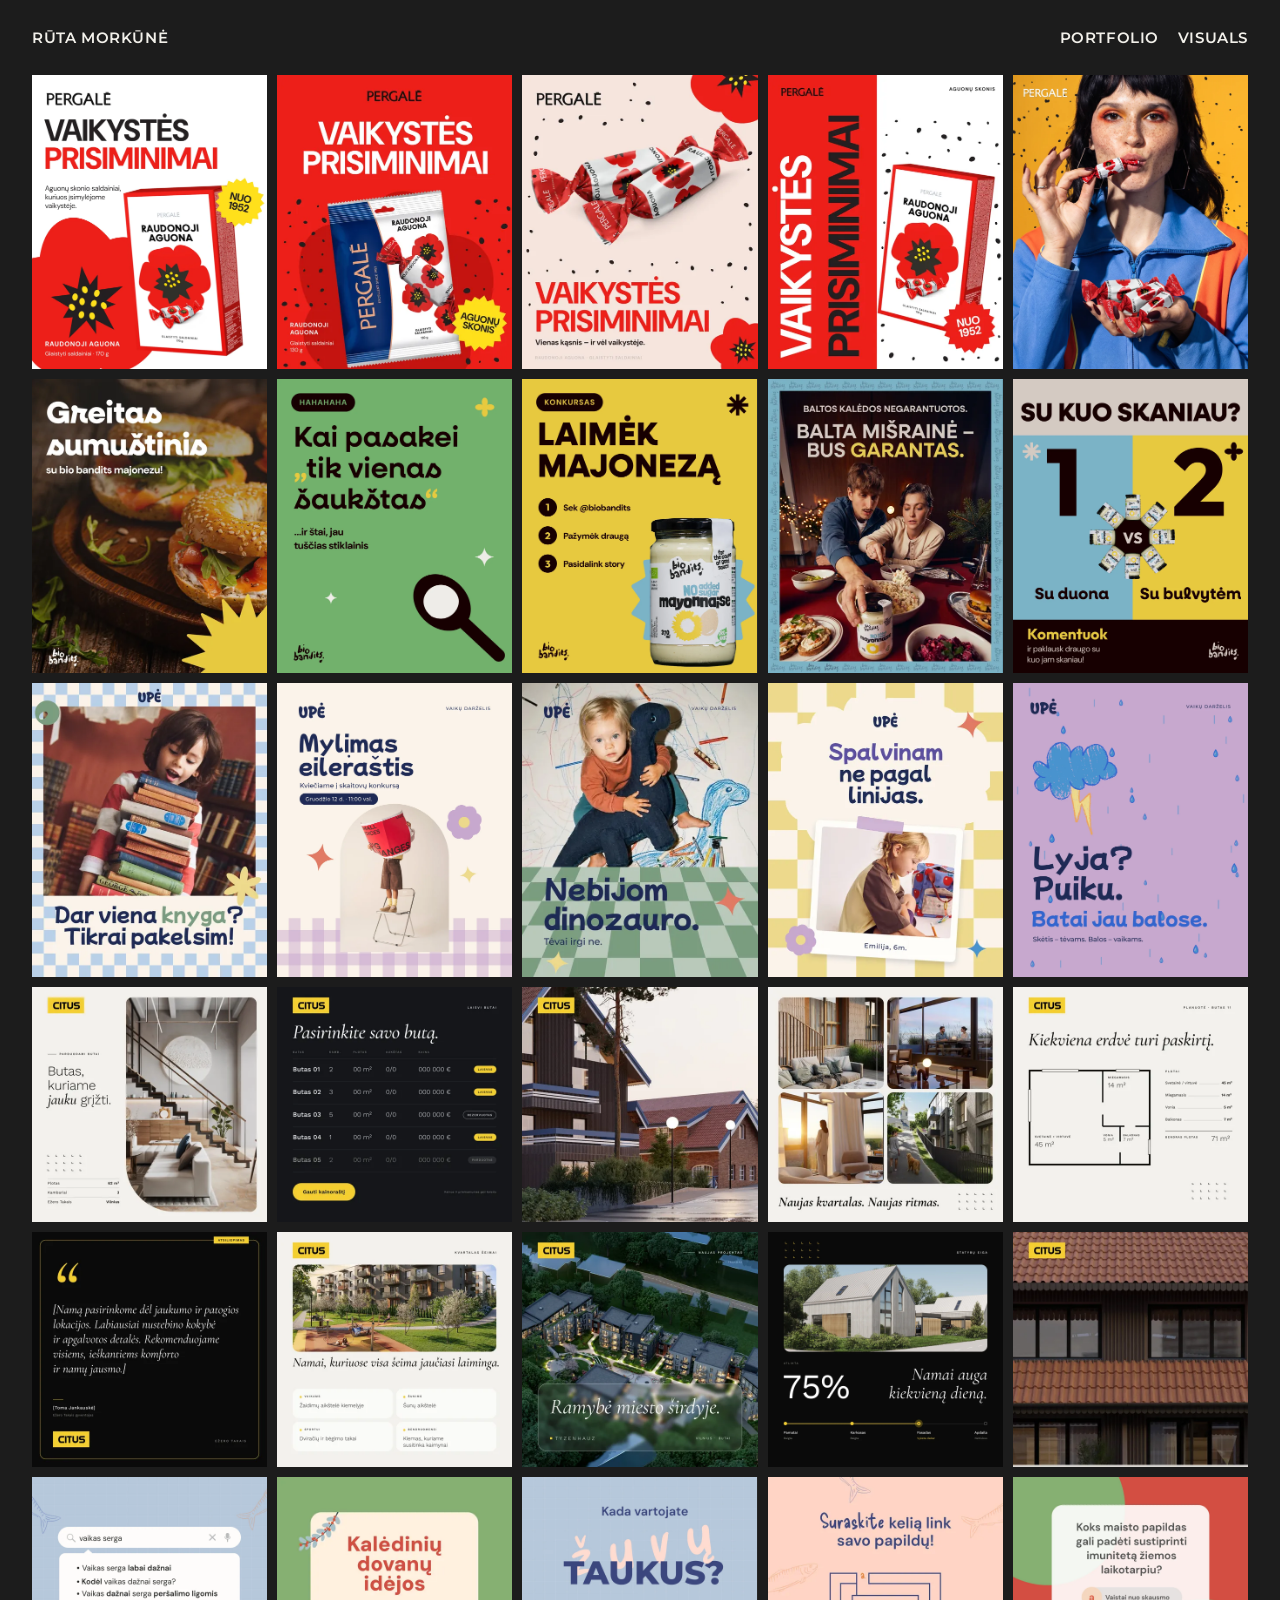
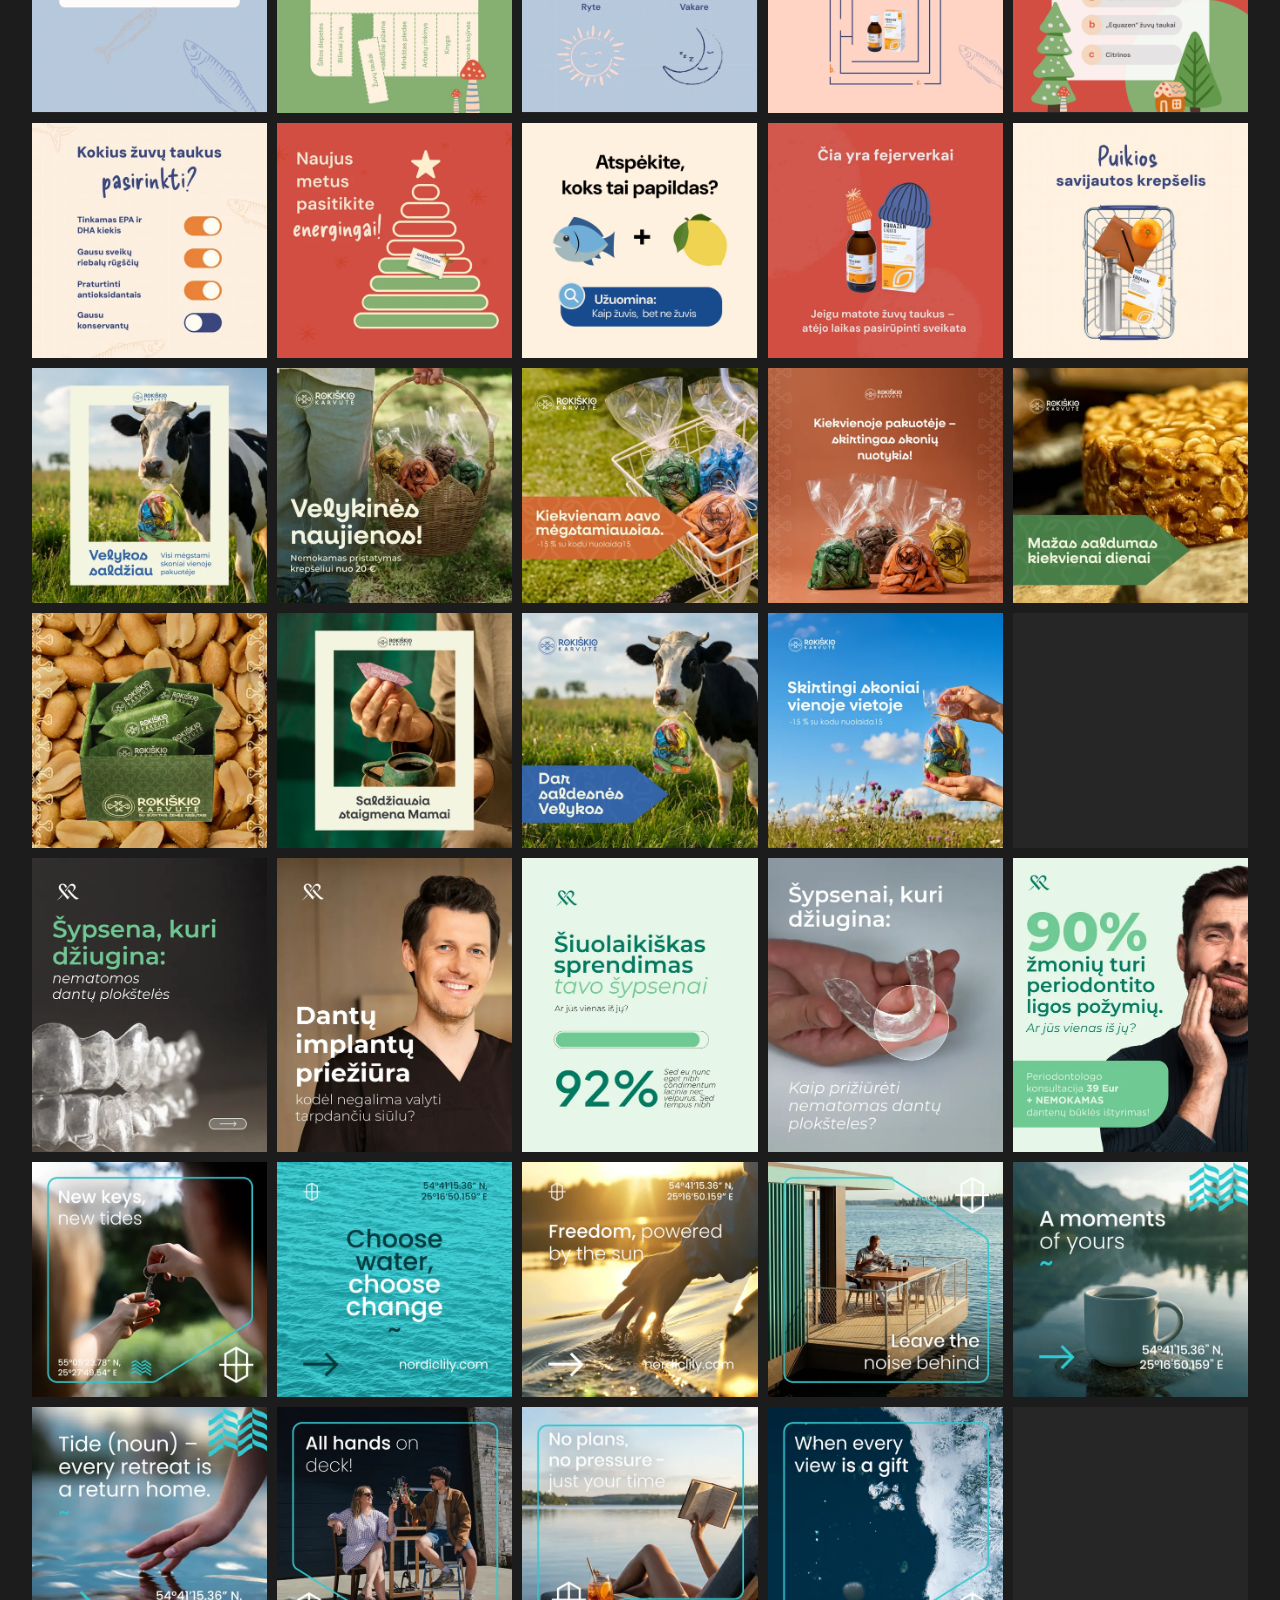
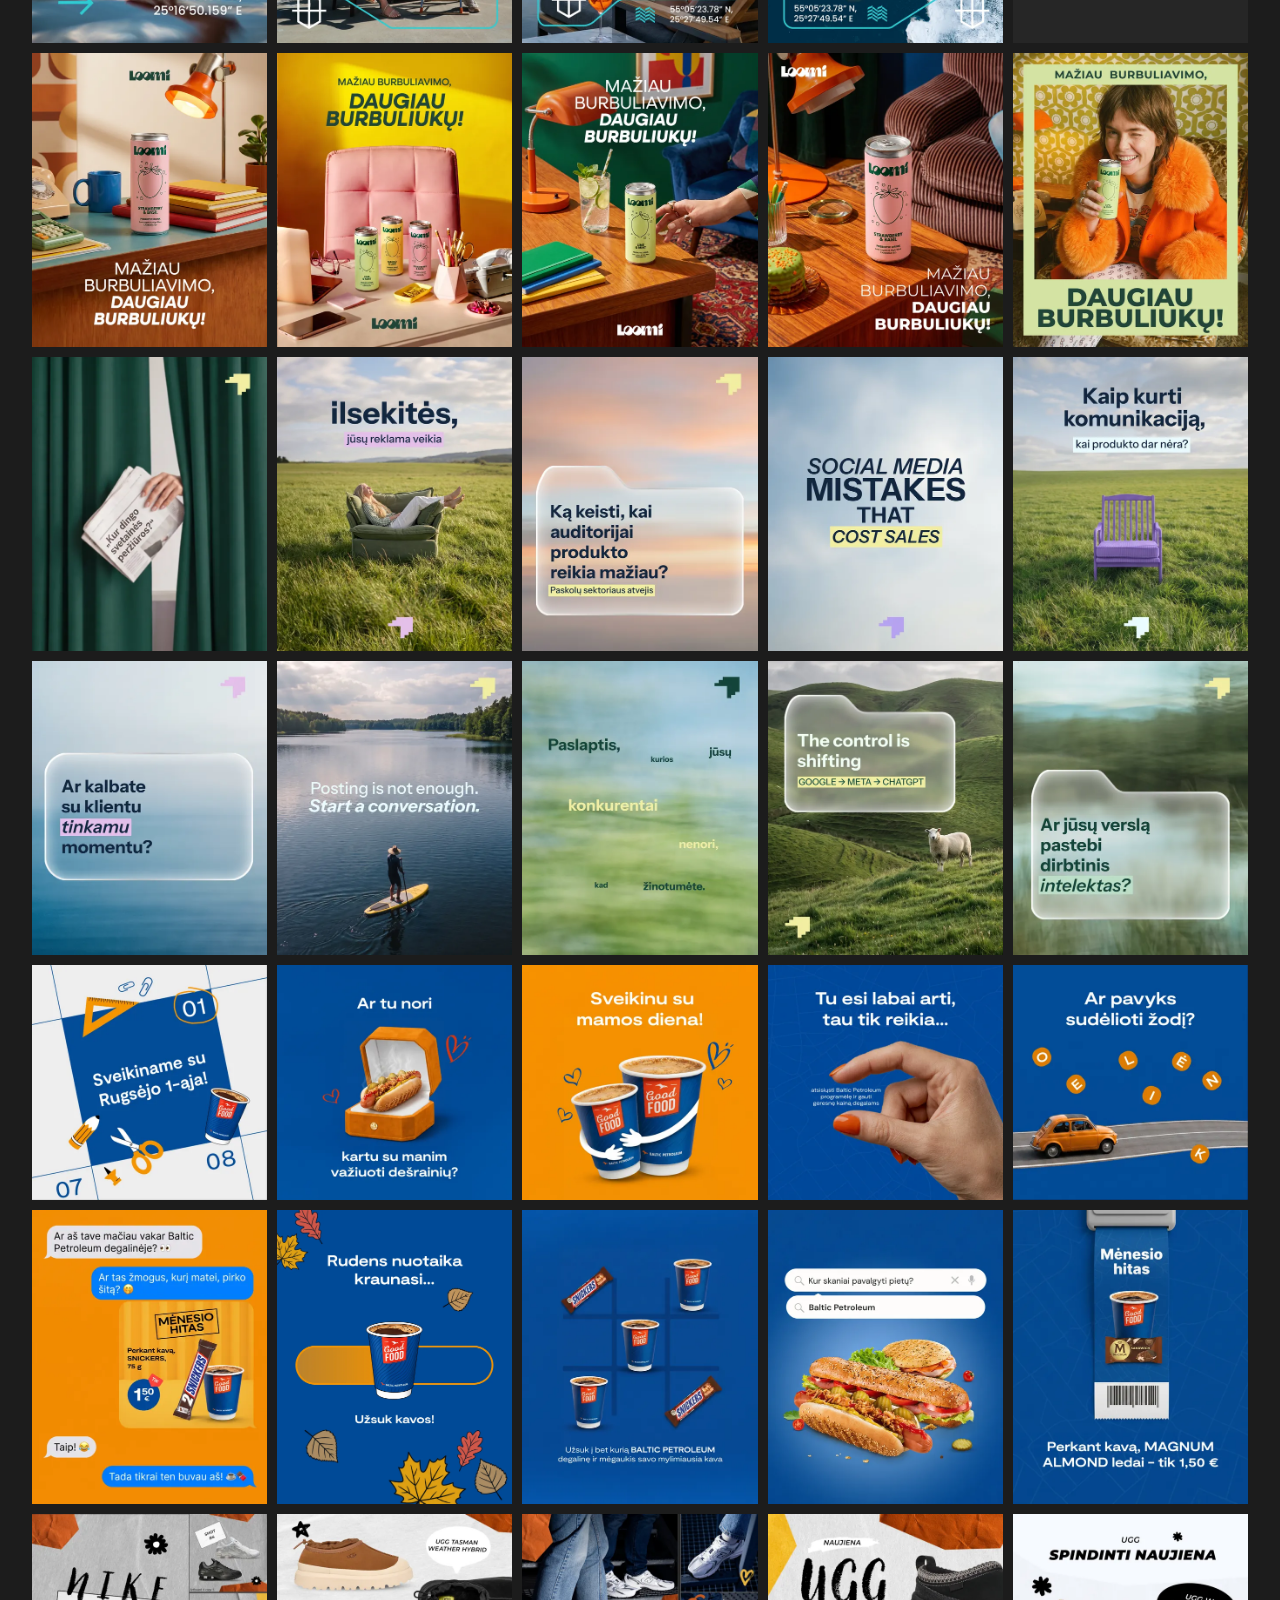
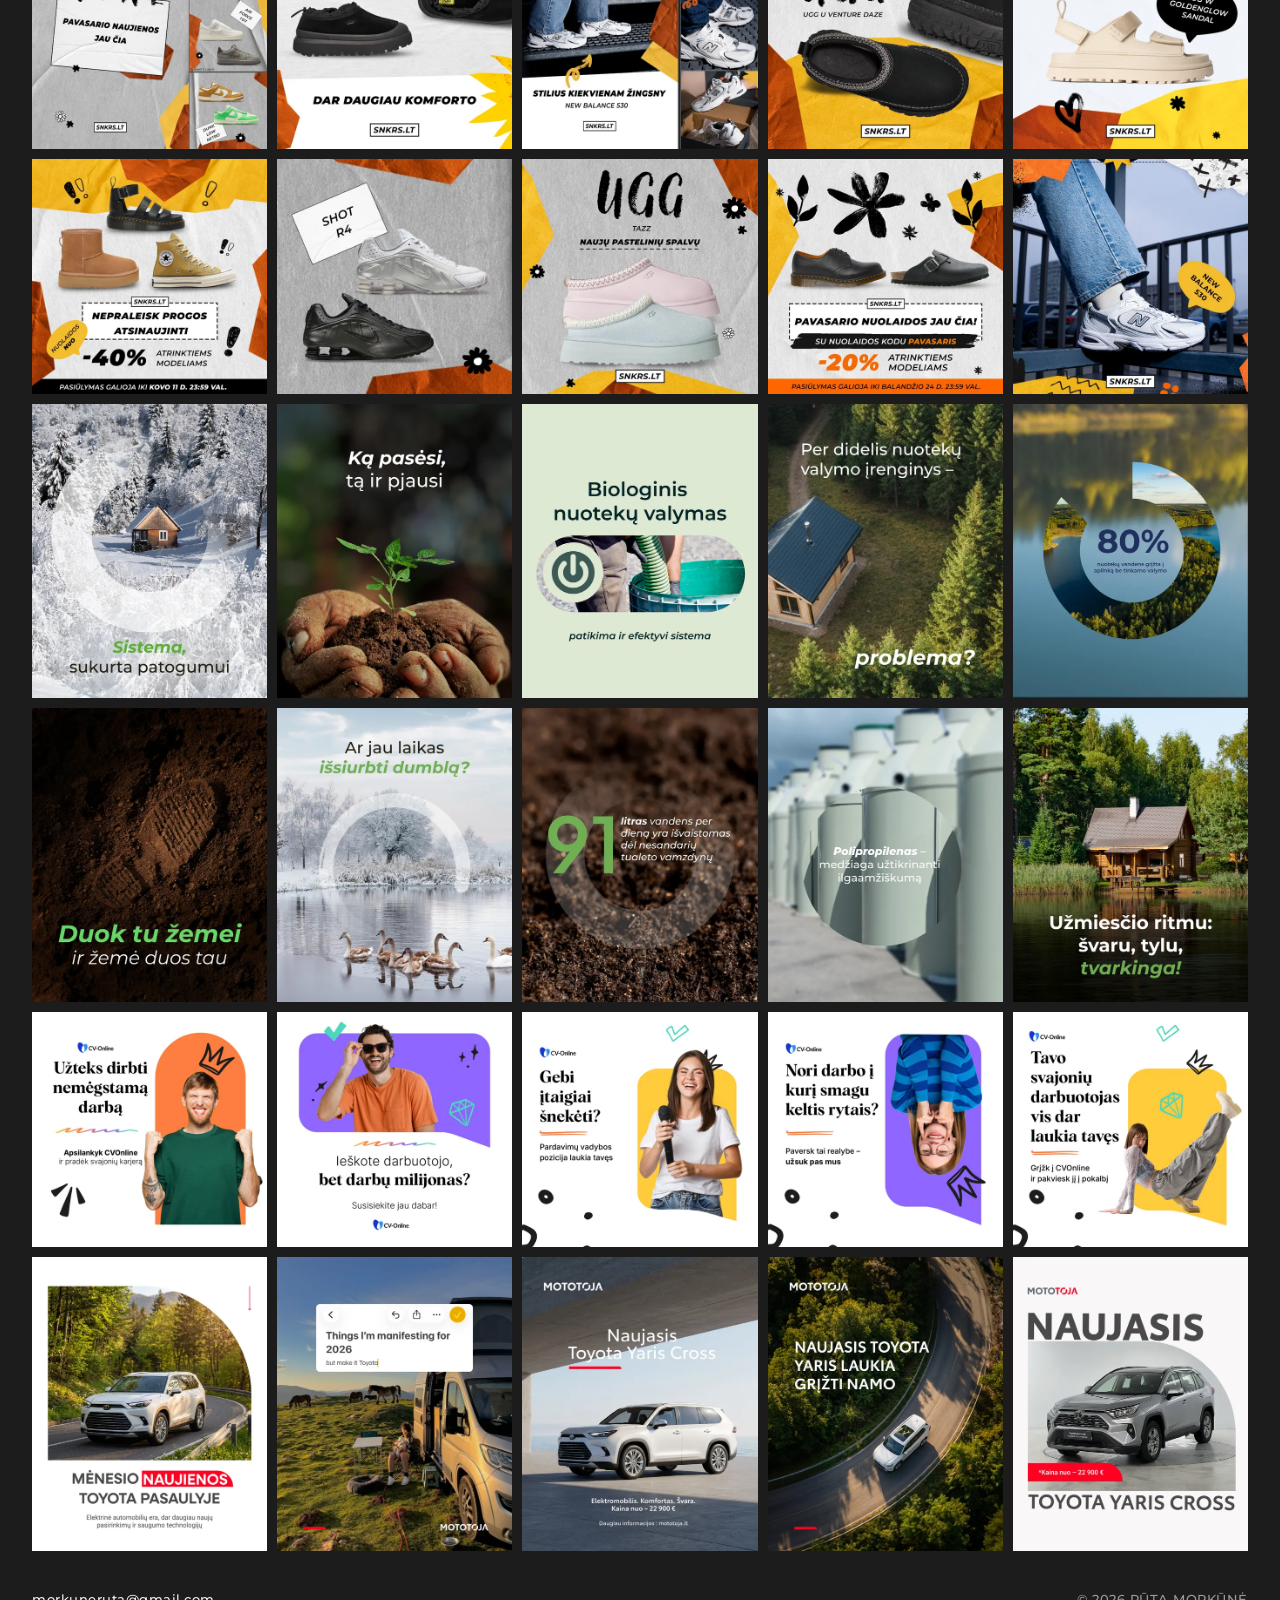
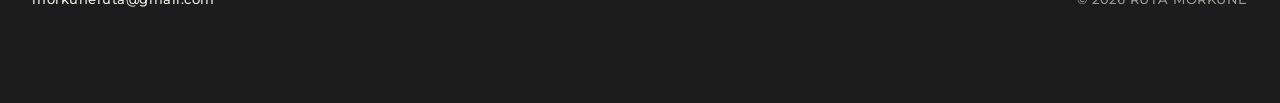
==== commit 397f7f0d: "Cache-bust Visuals assets with content hashes Posts were re-exported under the same file names, so b" ====
--- a/visuals.html
+++ b/visuals.html
@@ -24,375 +24,375 @@
   </header>
   <main id="top" class="visuals">
     <figure class="tile">
-      <video class="tile-media" muted loop playsinline preload="none" poster="assets/visuals/01.webp" aria-label="Socialinių tinklų įrašas" width="1080" height="1350">
-        <source src="assets/visuals/01.mp4" type="video/mp4">
-      </video>
-    </figure>
-    <figure class="tile">
-      <img class="tile-media" src="assets/visuals/02-540.webp" srcset="assets/visuals/02-540.webp 540w, assets/visuals/02.webp 1080w" sizes="(min-width: 1664px) 320px, (min-width: 900px) calc((100vw - 64px) / 5), (min-width: 601px) calc((100vw - 32px) / 3), calc((100vw - 32px) / 2)" width="1080" height="1350" loading="lazy" decoding="async" alt="Socialinių tinklų įrašas">
-    </figure>
-    <figure class="tile">
-      <img class="tile-media" src="assets/visuals/03-540.webp" srcset="assets/visuals/03-540.webp 540w, assets/visuals/03.webp 1080w" sizes="(min-width: 1664px) 320px, (min-width: 900px) calc((100vw - 64px) / 5), (min-width: 601px) calc((100vw - 32px) / 3), calc((100vw - 32px) / 2)" width="1080" height="1350" loading="lazy" decoding="async" alt="Socialinių tinklų įrašas">
-    </figure>
-    <figure class="tile">
-      <img class="tile-media" src="assets/visuals/04-540.webp" srcset="assets/visuals/04-540.webp 540w, assets/visuals/04.webp 1080w" sizes="(min-width: 1664px) 320px, (min-width: 900px) calc((100vw - 64px) / 5), (min-width: 601px) calc((100vw - 32px) / 3), calc((100vw - 32px) / 2)" width="1080" height="1350" loading="lazy" decoding="async" alt="Socialinių tinklų įrašas">
-    </figure>
-    <figure class="tile">
-      <video class="tile-media" muted loop playsinline preload="none" poster="assets/visuals/05.webp" aria-label="Socialinių tinklų įrašas" width="1080" height="1350">
-        <source src="assets/visuals/05.mp4" type="video/mp4">
-      </video>
-    </figure>
-    <figure class="tile">
-      <img class="tile-media" src="assets/visuals/06-540.webp" srcset="assets/visuals/06-540.webp 540w, assets/visuals/06.webp 1080w" sizes="(min-width: 1664px) 320px, (min-width: 900px) calc((100vw - 64px) / 5), (min-width: 601px) calc((100vw - 32px) / 3), calc((100vw - 32px) / 2)" width="1080" height="1350" loading="lazy" decoding="async" alt="Socialinių tinklų įrašas">
-    </figure>
-    <figure class="tile">
-      <video class="tile-media" muted loop playsinline preload="none" poster="assets/visuals/07.webp" aria-label="Socialinių tinklų įrašas" width="1080" height="1350">
-        <source src="assets/visuals/07.mp4" type="video/mp4">
-      </video>
-    </figure>
-    <figure class="tile">
-      <video class="tile-media" muted loop playsinline preload="none" poster="assets/visuals/08.webp" aria-label="Socialinių tinklų įrašas" width="1080" height="1350">
-        <source src="assets/visuals/08.mp4" type="video/mp4">
-      </video>
-    </figure>
-    <figure class="tile">
-      <img class="tile-media" src="assets/visuals/09-540.webp" srcset="assets/visuals/09-540.webp 540w, assets/visuals/09.webp 1080w" sizes="(min-width: 1664px) 320px, (min-width: 900px) calc((100vw - 64px) / 5), (min-width: 601px) calc((100vw - 32px) / 3), calc((100vw - 32px) / 2)" width="1080" height="1350" loading="lazy" decoding="async" alt="Socialinių tinklų įrašas">
-    </figure>
-    <figure class="tile">
-      <video class="tile-media" muted loop playsinline preload="none" poster="assets/visuals/10.webp" aria-label="Socialinių tinklų įrašas" width="1080" height="1350">
-        <source src="assets/visuals/10.mp4" type="video/mp4">
-      </video>
-    </figure>
-    <figure class="tile">
-      <img class="tile-media" src="assets/visuals/11-540.webp" srcset="assets/visuals/11-540.webp 540w, assets/visuals/11.webp 1080w" sizes="(min-width: 1664px) 320px, (min-width: 900px) calc((100vw - 64px) / 5), (min-width: 601px) calc((100vw - 32px) / 3), calc((100vw - 32px) / 2)" width="1080" height="1350" loading="lazy" decoding="async" alt="Socialinių tinklų įrašas">
-    </figure>
-    <figure class="tile">
-      <video class="tile-media" muted loop playsinline preload="none" poster="assets/visuals/12.webp" aria-label="Socialinių tinklų įrašas" width="1080" height="1350">
-        <source src="assets/visuals/12.mp4" type="video/mp4">
-      </video>
-    </figure>
-    <figure class="tile">
-      <img class="tile-media" src="assets/visuals/13-540.webp" srcset="assets/visuals/13-540.webp 540w, assets/visuals/13.webp 1080w" sizes="(min-width: 1664px) 320px, (min-width: 900px) calc((100vw - 64px) / 5), (min-width: 601px) calc((100vw - 32px) / 3), calc((100vw - 32px) / 2)" width="1080" height="1350" loading="lazy" decoding="async" alt="Socialinių tinklų įrašas">
-    </figure>
-    <figure class="tile">
-      <img class="tile-media" src="assets/visuals/14-540.webp" srcset="assets/visuals/14-540.webp 540w, assets/visuals/14.webp 1080w" sizes="(min-width: 1664px) 320px, (min-width: 900px) calc((100vw - 64px) / 5), (min-width: 601px) calc((100vw - 32px) / 3), calc((100vw - 32px) / 2)" width="1080" height="1350" loading="lazy" decoding="async" alt="Socialinių tinklų įrašas">
-    </figure>
-    <figure class="tile">
-      <video class="tile-media" muted loop playsinline preload="none" poster="assets/visuals/15.webp" aria-label="Socialinių tinklų įrašas" width="1080" height="1350">
-        <source src="assets/visuals/15.mp4" type="video/mp4">
-      </video>
-    </figure>
-    <figure class="tile">
-      <img class="tile-media" src="assets/visuals/16-540.webp" srcset="assets/visuals/16-540.webp 540w, assets/visuals/16.webp 1080w" sizes="(min-width: 1664px) 320px, (min-width: 900px) calc((100vw - 64px) / 5), (min-width: 601px) calc((100vw - 32px) / 3), calc((100vw - 32px) / 2)" width="1080" height="1080" loading="lazy" decoding="async" alt="Socialinių tinklų įrašas">
-    </figure>
-    <figure class="tile">
-      <img class="tile-media" src="assets/visuals/17-540.webp" srcset="assets/visuals/17-540.webp 540w, assets/visuals/17.webp 1080w" sizes="(min-width: 1664px) 320px, (min-width: 900px) calc((100vw - 64px) / 5), (min-width: 601px) calc((100vw - 32px) / 3), calc((100vw - 32px) / 2)" width="1080" height="1080" loading="lazy" decoding="async" alt="Socialinių tinklų įrašas">
-    </figure>
-    <figure class="tile">
-      <img class="tile-media" src="assets/visuals/18-540.webp" srcset="assets/visuals/18-540.webp 540w, assets/visuals/18.webp 1080w" sizes="(min-width: 1664px) 320px, (min-width: 900px) calc((100vw - 64px) / 5), (min-width: 601px) calc((100vw - 32px) / 3), calc((100vw - 32px) / 2)" width="1080" height="1080" loading="lazy" decoding="async" alt="Socialinių tinklų įrašas">
-    </figure>
-    <figure class="tile">
-      <img class="tile-media" src="assets/visuals/19-540.webp" srcset="assets/visuals/19-540.webp 540w, assets/visuals/19.webp 1080w" sizes="(min-width: 1664px) 320px, (min-width: 900px) calc((100vw - 64px) / 5), (min-width: 601px) calc((100vw - 32px) / 3), calc((100vw - 32px) / 2)" width="1080" height="1080" loading="lazy" decoding="async" alt="Socialinių tinklų įrašas">
-    </figure>
-    <figure class="tile">
-      <img class="tile-media" src="assets/visuals/20-540.webp" srcset="assets/visuals/20-540.webp 540w, assets/visuals/20.webp 1080w" sizes="(min-width: 1664px) 320px, (min-width: 900px) calc((100vw - 64px) / 5), (min-width: 601px) calc((100vw - 32px) / 3), calc((100vw - 32px) / 2)" width="1080" height="1080" loading="lazy" decoding="async" alt="Socialinių tinklų įrašas">
-    </figure>
-    <figure class="tile">
-      <img class="tile-media" src="assets/visuals/21-540.webp" srcset="assets/visuals/21-540.webp 540w, assets/visuals/21.webp 1080w" sizes="(min-width: 1664px) 320px, (min-width: 900px) calc((100vw - 64px) / 5), (min-width: 601px) calc((100vw - 32px) / 3), calc((100vw - 32px) / 2)" width="1080" height="1080" loading="lazy" decoding="async" alt="Socialinių tinklų įrašas">
-    </figure>
-    <figure class="tile">
-      <img class="tile-media" src="assets/visuals/22-540.webp" srcset="assets/visuals/22-540.webp 540w, assets/visuals/22.webp 1080w" sizes="(min-width: 1664px) 320px, (min-width: 900px) calc((100vw - 64px) / 5), (min-width: 601px) calc((100vw - 32px) / 3), calc((100vw - 32px) / 2)" width="1080" height="1080" loading="lazy" decoding="async" alt="Socialinių tinklų įrašas">
-    </figure>
-    <figure class="tile">
-      <img class="tile-media" src="assets/visuals/23-540.webp" srcset="assets/visuals/23-540.webp 540w, assets/visuals/23.webp 1080w" sizes="(min-width: 1664px) 320px, (min-width: 900px) calc((100vw - 64px) / 5), (min-width: 601px) calc((100vw - 32px) / 3), calc((100vw - 32px) / 2)" width="1080" height="1080" loading="lazy" decoding="async" alt="Socialinių tinklų įrašas">
-    </figure>
-    <figure class="tile">
-      <video class="tile-media" muted loop playsinline preload="none" poster="assets/visuals/24.webp" aria-label="Socialinių tinklų įrašas" width="1080" height="1080">
-        <source src="assets/visuals/24.mp4" type="video/mp4">
-      </video>
-    </figure>
-    <figure class="tile">
-      <img class="tile-media" src="assets/visuals/25-540.webp" srcset="assets/visuals/25-540.webp 540w, assets/visuals/25.webp 1080w" sizes="(min-width: 1664px) 320px, (min-width: 900px) calc((100vw - 64px) / 5), (min-width: 601px) calc((100vw - 32px) / 3), calc((100vw - 32px) / 2)" width="1080" height="1080" loading="lazy" decoding="async" alt="Socialinių tinklų įrašas">
-    </figure>
-    <figure class="tile">
-      <video class="tile-media" muted loop playsinline preload="none" poster="assets/visuals/26.webp" aria-label="Socialinių tinklų įrašas" width="1080" height="1080">
-        <source src="assets/visuals/26.mp4" type="video/mp4">
-      </video>
-    </figure>
-    <figure class="tile">
-      <img class="tile-media" src="assets/visuals/27-540.webp" srcset="assets/visuals/27-540.webp 540w, assets/visuals/27.webp 1080w" sizes="(min-width: 1664px) 320px, (min-width: 900px) calc((100vw - 64px) / 5), (min-width: 601px) calc((100vw - 32px) / 3), calc((100vw - 32px) / 2)" width="1080" height="1080" loading="lazy" decoding="async" alt="Socialinių tinklų įrašas">
-    </figure>
-    <figure class="tile">
-      <video class="tile-media" muted loop playsinline preload="none" poster="assets/visuals/28.webp" aria-label="Socialinių tinklų įrašas" width="1080" height="1080">
-        <source src="assets/visuals/28.mp4" type="video/mp4">
-      </video>
-    </figure>
-    <figure class="tile">
-      <img class="tile-media" src="assets/visuals/29-540.webp" srcset="assets/visuals/29-540.webp 540w, assets/visuals/29.webp 1080w" sizes="(min-width: 1664px) 320px, (min-width: 900px) calc((100vw - 64px) / 5), (min-width: 601px) calc((100vw - 32px) / 3), calc((100vw - 32px) / 2)" width="1080" height="1080" loading="lazy" decoding="async" alt="Socialinių tinklų įrašas">
-    </figure>
-    <figure class="tile">
-      <video class="tile-media" muted loop playsinline preload="none" poster="assets/visuals/30.webp" aria-label="Socialinių tinklų įrašas" width="1080" height="1080">
-        <source src="assets/visuals/30.mp4" type="video/mp4">
-      </video>
-    </figure>
-    <figure class="tile">
-      <img class="tile-media" src="assets/visuals/31-540.webp" srcset="assets/visuals/31-540.webp 540w, assets/visuals/31.webp 1080w" sizes="(min-width: 1664px) 320px, (min-width: 900px) calc((100vw - 64px) / 5), (min-width: 601px) calc((100vw - 32px) / 3), calc((100vw - 32px) / 2)" width="1080" height="1080" loading="lazy" decoding="async" alt="Socialinių tinklų įrašas">
-    </figure>
-    <figure class="tile">
-      <img class="tile-media" src="assets/visuals/32-540.webp" srcset="assets/visuals/32-540.webp 540w, assets/visuals/32.webp 1080w" sizes="(min-width: 1664px) 320px, (min-width: 900px) calc((100vw - 64px) / 5), (min-width: 601px) calc((100vw - 32px) / 3), calc((100vw - 32px) / 2)" width="1080" height="1080" loading="lazy" decoding="async" alt="Socialinių tinklų įrašas">
-    </figure>
-    <figure class="tile">
-      <video class="tile-media" muted loop playsinline preload="none" poster="assets/visuals/33.webp" aria-label="Socialinių tinklų įrašas" width="1080" height="1080">
-        <source src="assets/visuals/33.mp4" type="video/mp4">
-      </video>
-    </figure>
-    <figure class="tile">
-      <img class="tile-media" src="assets/visuals/34-540.webp" srcset="assets/visuals/34-540.webp 540w, assets/visuals/34.webp 1080w" sizes="(min-width: 1664px) 320px, (min-width: 900px) calc((100vw - 64px) / 5), (min-width: 601px) calc((100vw - 32px) / 3), calc((100vw - 32px) / 2)" width="1080" height="1080" loading="lazy" decoding="async" alt="Socialinių tinklų įrašas">
-    </figure>
-    <figure class="tile">
-      <img class="tile-media" src="assets/visuals/35-540.webp" srcset="assets/visuals/35-540.webp 540w, assets/visuals/35.webp 1080w" sizes="(min-width: 1664px) 320px, (min-width: 900px) calc((100vw - 64px) / 5), (min-width: 601px) calc((100vw - 32px) / 3), calc((100vw - 32px) / 2)" width="1080" height="1080" loading="lazy" decoding="async" alt="Socialinių tinklų įrašas">
-    </figure>
-    <figure class="tile">
-      <img class="tile-media" src="assets/visuals/36-540.webp" srcset="assets/visuals/36-540.webp 540w, assets/visuals/36.webp 1080w" sizes="(min-width: 1664px) 320px, (min-width: 900px) calc((100vw - 64px) / 5), (min-width: 601px) calc((100vw - 32px) / 3), calc((100vw - 32px) / 2)" width="1080" height="1080" loading="lazy" decoding="async" alt="Socialinių tinklų įrašas">
-    </figure>
-    <figure class="tile">
-      <img class="tile-media" src="assets/visuals/37-540.webp" srcset="assets/visuals/37-540.webp 540w, assets/visuals/37.webp 1080w" sizes="(min-width: 1664px) 320px, (min-width: 900px) calc((100vw - 64px) / 5), (min-width: 601px) calc((100vw - 32px) / 3), calc((100vw - 32px) / 2)" width="1080" height="1080" loading="lazy" decoding="async" alt="Socialinių tinklų įrašas">
-    </figure>
-    <figure class="tile">
-      <img class="tile-media" src="assets/visuals/38-540.webp" srcset="assets/visuals/38-540.webp 540w, assets/visuals/38.webp 1080w" sizes="(min-width: 1664px) 320px, (min-width: 900px) calc((100vw - 64px) / 5), (min-width: 601px) calc((100vw - 32px) / 3), calc((100vw - 32px) / 2)" width="1080" height="1080" loading="lazy" decoding="async" alt="Socialinių tinklų įrašas">
-    </figure>
-    <figure class="tile">
-      <img class="tile-media" src="assets/visuals/39-540.webp" srcset="assets/visuals/39-540.webp 540w, assets/visuals/39.webp 1080w" sizes="(min-width: 1664px) 320px, (min-width: 900px) calc((100vw - 64px) / 5), (min-width: 601px) calc((100vw - 32px) / 3), calc((100vw - 32px) / 2)" width="1080" height="1080" loading="lazy" decoding="async" alt="Socialinių tinklų įrašas">
-    </figure>
-    <figure class="tile">
-      <img class="tile-media" src="assets/visuals/40-540.webp" srcset="assets/visuals/40-540.webp 540w, assets/visuals/40.webp 1080w" sizes="(min-width: 1664px) 320px, (min-width: 900px) calc((100vw - 64px) / 5), (min-width: 601px) calc((100vw - 32px) / 3), calc((100vw - 32px) / 2)" width="1080" height="1080" loading="lazy" decoding="async" alt="Socialinių tinklų įrašas">
-    </figure>
-    <figure class="tile">
-      <img class="tile-media" src="assets/visuals/41-540.webp" srcset="assets/visuals/41-540.webp 540w, assets/visuals/41.webp 1080w" sizes="(min-width: 1664px) 320px, (min-width: 900px) calc((100vw - 64px) / 5), (min-width: 601px) calc((100vw - 32px) / 3), calc((100vw - 32px) / 2)" width="1080" height="1080" loading="lazy" decoding="async" alt="Socialinių tinklų įrašas">
-    </figure>
-    <figure class="tile">
-      <img class="tile-media" src="assets/visuals/42-540.webp" srcset="assets/visuals/42-540.webp 540w, assets/visuals/42.webp 1080w" sizes="(min-width: 1664px) 320px, (min-width: 900px) calc((100vw - 64px) / 5), (min-width: 601px) calc((100vw - 32px) / 3), calc((100vw - 32px) / 2)" width="1080" height="1080" loading="lazy" decoding="async" alt="Socialinių tinklų įrašas">
-    </figure>
-    <figure class="tile">
-      <img class="tile-media" src="assets/visuals/43-540.webp" srcset="assets/visuals/43-540.webp 540w, assets/visuals/43.webp 1080w" sizes="(min-width: 1664px) 320px, (min-width: 900px) calc((100vw - 64px) / 5), (min-width: 601px) calc((100vw - 32px) / 3), calc((100vw - 32px) / 2)" width="1080" height="1080" loading="lazy" decoding="async" alt="Socialinių tinklų įrašas">
-    </figure>
-    <figure class="tile">
-      <img class="tile-media" src="assets/visuals/44-540.webp" srcset="assets/visuals/44-540.webp 540w, assets/visuals/44.webp 1080w" sizes="(min-width: 1664px) 320px, (min-width: 900px) calc((100vw - 64px) / 5), (min-width: 601px) calc((100vw - 32px) / 3), calc((100vw - 32px) / 2)" width="1080" height="1080" loading="lazy" decoding="async" alt="Socialinių tinklų įrašas">
-    </figure>
-    <figure class="tile">
-      <img class="tile-media" src="assets/visuals/45-540.webp" srcset="assets/visuals/45-540.webp 540w, assets/visuals/45.webp 1080w" sizes="(min-width: 1664px) 320px, (min-width: 900px) calc((100vw - 64px) / 5), (min-width: 601px) calc((100vw - 32px) / 3), calc((100vw - 32px) / 2)" width="1080" height="1080" loading="lazy" decoding="async" alt="Socialinių tinklų įrašas">
-    </figure>
-    <figure class="tile">
-      <img class="tile-media" src="assets/visuals/46-540.webp" srcset="assets/visuals/46-540.webp 540w, assets/visuals/46.webp 1080w" sizes="(min-width: 1664px) 320px, (min-width: 900px) calc((100vw - 64px) / 5), (min-width: 601px) calc((100vw - 32px) / 3), calc((100vw - 32px) / 2)" width="1080" height="1350" loading="lazy" decoding="async" alt="Socialinių tinklų įrašas">
-    </figure>
-    <figure class="tile">
-      <img class="tile-media" src="assets/visuals/47-540.webp" srcset="assets/visuals/47-540.webp 540w, assets/visuals/47.webp 1080w" sizes="(min-width: 1664px) 320px, (min-width: 900px) calc((100vw - 64px) / 5), (min-width: 601px) calc((100vw - 32px) / 3), calc((100vw - 32px) / 2)" width="1080" height="1350" loading="lazy" decoding="async" alt="Socialinių tinklų įrašas">
-    </figure>
-    <figure class="tile">
-      <img class="tile-media" src="assets/visuals/48-540.webp" srcset="assets/visuals/48-540.webp 540w, assets/visuals/48.webp 1080w" sizes="(min-width: 1664px) 320px, (min-width: 900px) calc((100vw - 64px) / 5), (min-width: 601px) calc((100vw - 32px) / 3), calc((100vw - 32px) / 2)" width="1080" height="1350" loading="lazy" decoding="async" alt="Socialinių tinklų įrašas">
-    </figure>
-    <figure class="tile">
-      <img class="tile-media" src="assets/visuals/49-540.webp" srcset="assets/visuals/49-540.webp 540w, assets/visuals/49.webp 1080w" sizes="(min-width: 1664px) 320px, (min-width: 900px) calc((100vw - 64px) / 5), (min-width: 601px) calc((100vw - 32px) / 3), calc((100vw - 32px) / 2)" width="1080" height="1350" loading="lazy" decoding="async" alt="Socialinių tinklų įrašas">
-    </figure>
-    <figure class="tile">
-      <img class="tile-media" src="assets/visuals/50-540.webp" srcset="assets/visuals/50-540.webp 540w, assets/visuals/50.webp 1080w" sizes="(min-width: 1664px) 320px, (min-width: 900px) calc((100vw - 64px) / 5), (min-width: 601px) calc((100vw - 32px) / 3), calc((100vw - 32px) / 2)" width="1080" height="1350" loading="lazy" decoding="async" alt="Socialinių tinklų įrašas">
-    </figure>
-    <figure class="tile">
-      <img class="tile-media" src="assets/visuals/51-540.webp" srcset="assets/visuals/51-540.webp 540w, assets/visuals/51.webp 1080w" sizes="(min-width: 1664px) 320px, (min-width: 900px) calc((100vw - 64px) / 5), (min-width: 601px) calc((100vw - 32px) / 3), calc((100vw - 32px) / 2)" width="1080" height="1080" loading="lazy" decoding="async" alt="Socialinių tinklų įrašas">
-    </figure>
-    <figure class="tile">
-      <img class="tile-media" src="assets/visuals/52-540.webp" srcset="assets/visuals/52-540.webp 540w, assets/visuals/52.webp 1080w" sizes="(min-width: 1664px) 320px, (min-width: 900px) calc((100vw - 64px) / 5), (min-width: 601px) calc((100vw - 32px) / 3), calc((100vw - 32px) / 2)" width="1080" height="1080" loading="lazy" decoding="async" alt="Socialinių tinklų įrašas">
-    </figure>
-    <figure class="tile">
-      <img class="tile-media" src="assets/visuals/53-540.webp" srcset="assets/visuals/53-540.webp 540w, assets/visuals/53.webp 1080w" sizes="(min-width: 1664px) 320px, (min-width: 900px) calc((100vw - 64px) / 5), (min-width: 601px) calc((100vw - 32px) / 3), calc((100vw - 32px) / 2)" width="1080" height="1080" loading="lazy" decoding="async" alt="Socialinių tinklų įrašas">
-    </figure>
-    <figure class="tile">
-      <img class="tile-media" src="assets/visuals/54-540.webp" srcset="assets/visuals/54-540.webp 540w, assets/visuals/54.webp 1080w" sizes="(min-width: 1664px) 320px, (min-width: 900px) calc((100vw - 64px) / 5), (min-width: 601px) calc((100vw - 32px) / 3), calc((100vw - 32px) / 2)" width="1080" height="1080" loading="lazy" decoding="async" alt="Socialinių tinklų įrašas">
-    </figure>
-    <figure class="tile">
-      <img class="tile-media" src="assets/visuals/55-540.webp" srcset="assets/visuals/55-540.webp 540w, assets/visuals/55.webp 1080w" sizes="(min-width: 1664px) 320px, (min-width: 900px) calc((100vw - 64px) / 5), (min-width: 601px) calc((100vw - 32px) / 3), calc((100vw - 32px) / 2)" width="1080" height="1080" loading="lazy" decoding="async" alt="Socialinių tinklų įrašas">
-    </figure>
-    <figure class="tile">
-      <img class="tile-media" src="assets/visuals/56-540.webp" srcset="assets/visuals/56-540.webp 540w, assets/visuals/56.webp 1080w" sizes="(min-width: 1664px) 320px, (min-width: 900px) calc((100vw - 64px) / 5), (min-width: 601px) calc((100vw - 32px) / 3), calc((100vw - 32px) / 2)" width="1080" height="1080" loading="lazy" decoding="async" alt="Socialinių tinklų įrašas">
-    </figure>
-    <figure class="tile">
-      <img class="tile-media" src="assets/visuals/57-540.webp" srcset="assets/visuals/57-540.webp 540w, assets/visuals/57.webp 1080w" sizes="(min-width: 1664px) 320px, (min-width: 900px) calc((100vw - 64px) / 5), (min-width: 601px) calc((100vw - 32px) / 3), calc((100vw - 32px) / 2)" width="1080" height="1080" loading="lazy" decoding="async" alt="Socialinių tinklų įrašas">
-    </figure>
-    <figure class="tile">
-      <img class="tile-media" src="assets/visuals/58-540.webp" srcset="assets/visuals/58-540.webp 540w, assets/visuals/58.webp 1080w" sizes="(min-width: 1664px) 320px, (min-width: 900px) calc((100vw - 64px) / 5), (min-width: 601px) calc((100vw - 32px) / 3), calc((100vw - 32px) / 2)" width="1080" height="1080" loading="lazy" decoding="async" alt="Socialinių tinklų įrašas">
-    </figure>
-    <figure class="tile">
-      <img class="tile-media" src="assets/visuals/59-540.webp" srcset="assets/visuals/59-540.webp 540w, assets/visuals/59.webp 1080w" sizes="(min-width: 1664px) 320px, (min-width: 900px) calc((100vw - 64px) / 5), (min-width: 601px) calc((100vw - 32px) / 3), calc((100vw - 32px) / 2)" width="1080" height="1080" loading="lazy" decoding="async" alt="Socialinių tinklų įrašas">
-    </figure>
-    <figure class="tile">
-      <img class="tile-media" src="assets/visuals/60-540.webp" srcset="assets/visuals/60-540.webp 540w, assets/visuals/60.webp 1080w" sizes="(min-width: 1664px) 320px, (min-width: 900px) calc((100vw - 64px) / 5), (min-width: 601px) calc((100vw - 32px) / 3), calc((100vw - 32px) / 2)" width="1080" height="1080" loading="lazy" decoding="async" alt="Socialinių tinklų įrašas">
-    </figure>
-    <figure class="tile">
-      <img class="tile-media" src="assets/visuals/61-540.webp" srcset="assets/visuals/61-540.webp 540w, assets/visuals/61.webp 1080w" sizes="(min-width: 1664px) 320px, (min-width: 900px) calc((100vw - 64px) / 5), (min-width: 601px) calc((100vw - 32px) / 3), calc((100vw - 32px) / 2)" width="1080" height="1350" loading="lazy" decoding="async" alt="Socialinių tinklų įrašas">
-    </figure>
-    <figure class="tile">
-      <img class="tile-media" src="assets/visuals/62-540.webp" srcset="assets/visuals/62-540.webp 540w, assets/visuals/62.webp 1080w" sizes="(min-width: 1664px) 320px, (min-width: 900px) calc((100vw - 64px) / 5), (min-width: 601px) calc((100vw - 32px) / 3), calc((100vw - 32px) / 2)" width="1080" height="1350" loading="lazy" decoding="async" alt="Socialinių tinklų įrašas">
-    </figure>
-    <figure class="tile">
-      <img class="tile-media" src="assets/visuals/63-540.webp" srcset="assets/visuals/63-540.webp 540w, assets/visuals/63.webp 1080w" sizes="(min-width: 1664px) 320px, (min-width: 900px) calc((100vw - 64px) / 5), (min-width: 601px) calc((100vw - 32px) / 3), calc((100vw - 32px) / 2)" width="1080" height="1350" loading="lazy" decoding="async" alt="Socialinių tinklų įrašas">
-    </figure>
-    <figure class="tile">
-      <img class="tile-media" src="assets/visuals/64-540.webp" srcset="assets/visuals/64-540.webp 540w, assets/visuals/64.webp 1080w" sizes="(min-width: 1664px) 320px, (min-width: 900px) calc((100vw - 64px) / 5), (min-width: 601px) calc((100vw - 32px) / 3), calc((100vw - 32px) / 2)" width="1080" height="1350" loading="lazy" decoding="async" alt="Socialinių tinklų įrašas">
-    </figure>
-    <figure class="tile">
-      <img class="tile-media" src="assets/visuals/65-540.webp" srcset="assets/visuals/65-540.webp 540w, assets/visuals/65.webp 1080w" sizes="(min-width: 1664px) 320px, (min-width: 900px) calc((100vw - 64px) / 5), (min-width: 601px) calc((100vw - 32px) / 3), calc((100vw - 32px) / 2)" width="1080" height="1350" loading="lazy" decoding="async" alt="Socialinių tinklų įrašas">
-    </figure>
-    <figure class="tile">
-      <img class="tile-media" src="assets/visuals/66-540.webp" srcset="assets/visuals/66-540.webp 540w, assets/visuals/66.webp 1080w" sizes="(min-width: 1664px) 320px, (min-width: 900px) calc((100vw - 64px) / 5), (min-width: 601px) calc((100vw - 32px) / 3), calc((100vw - 32px) / 2)" width="1080" height="1350" loading="lazy" decoding="async" alt="Socialinių tinklų įrašas">
-    </figure>
-    <figure class="tile">
-      <img class="tile-media" src="assets/visuals/67-540.webp" srcset="assets/visuals/67-540.webp 540w, assets/visuals/67.webp 1080w" sizes="(min-width: 1664px) 320px, (min-width: 900px) calc((100vw - 64px) / 5), (min-width: 601px) calc((100vw - 32px) / 3), calc((100vw - 32px) / 2)" width="1080" height="1350" loading="lazy" decoding="async" alt="Socialinių tinklų įrašas">
-    </figure>
-    <figure class="tile">
-      <img class="tile-media" src="assets/visuals/68-540.webp" srcset="assets/visuals/68-540.webp 540w, assets/visuals/68.webp 1080w" sizes="(min-width: 1664px) 320px, (min-width: 900px) calc((100vw - 64px) / 5), (min-width: 601px) calc((100vw - 32px) / 3), calc((100vw - 32px) / 2)" width="1080" height="1350" loading="lazy" decoding="async" alt="Socialinių tinklų įrašas">
-    </figure>
-    <figure class="tile">
-      <img class="tile-media" src="assets/visuals/69-540.webp" srcset="assets/visuals/69-540.webp 540w, assets/visuals/69.webp 1080w" sizes="(min-width: 1664px) 320px, (min-width: 900px) calc((100vw - 64px) / 5), (min-width: 601px) calc((100vw - 32px) / 3), calc((100vw - 32px) / 2)" width="1080" height="1350" loading="lazy" decoding="async" alt="Socialinių tinklų įrašas">
-    </figure>
-    <figure class="tile">
-      <img class="tile-media" src="assets/visuals/70-540.webp" srcset="assets/visuals/70-540.webp 540w, assets/visuals/70.webp 1080w" sizes="(min-width: 1664px) 320px, (min-width: 900px) calc((100vw - 64px) / 5), (min-width: 601px) calc((100vw - 32px) / 3), calc((100vw - 32px) / 2)" width="1080" height="1350" loading="lazy" decoding="async" alt="Socialinių tinklų įrašas">
-    </figure>
-    <figure class="tile">
-      <img class="tile-media" src="assets/visuals/71-540.webp" srcset="assets/visuals/71-540.webp 540w, assets/visuals/71.webp 1080w" sizes="(min-width: 1664px) 320px, (min-width: 900px) calc((100vw - 64px) / 5), (min-width: 601px) calc((100vw - 32px) / 3), calc((100vw - 32px) / 2)" width="1080" height="1350" loading="lazy" decoding="async" alt="Socialinių tinklų įrašas">
-    </figure>
-    <figure class="tile">
-      <img class="tile-media" src="assets/visuals/72-540.webp" srcset="assets/visuals/72-540.webp 540w, assets/visuals/72.webp 1080w" sizes="(min-width: 1664px) 320px, (min-width: 900px) calc((100vw - 64px) / 5), (min-width: 601px) calc((100vw - 32px) / 3), calc((100vw - 32px) / 2)" width="1080" height="1350" loading="lazy" decoding="async" alt="Socialinių tinklų įrašas">
-    </figure>
-    <figure class="tile">
-      <img class="tile-media" src="assets/visuals/73-540.webp" srcset="assets/visuals/73-540.webp 540w, assets/visuals/73.webp 1080w" sizes="(min-width: 1664px) 320px, (min-width: 900px) calc((100vw - 64px) / 5), (min-width: 601px) calc((100vw - 32px) / 3), calc((100vw - 32px) / 2)" width="1080" height="1350" loading="lazy" decoding="async" alt="Socialinių tinklų įrašas">
-    </figure>
-    <figure class="tile">
-      <img class="tile-media" src="assets/visuals/74-540.webp" srcset="assets/visuals/74-540.webp 540w, assets/visuals/74.webp 1080w" sizes="(min-width: 1664px) 320px, (min-width: 900px) calc((100vw - 64px) / 5), (min-width: 601px) calc((100vw - 32px) / 3), calc((100vw - 32px) / 2)" width="1080" height="1350" loading="lazy" decoding="async" alt="Socialinių tinklų įrašas">
-    </figure>
-    <figure class="tile">
-      <img class="tile-media" src="assets/visuals/75-540.webp" srcset="assets/visuals/75-540.webp 540w, assets/visuals/75.webp 1080w" sizes="(min-width: 1664px) 320px, (min-width: 900px) calc((100vw - 64px) / 5), (min-width: 601px) calc((100vw - 32px) / 3), calc((100vw - 32px) / 2)" width="1080" height="1350" loading="lazy" decoding="async" alt="Socialinių tinklų įrašas">
-    </figure>
-    <figure class="tile">
-      <img class="tile-media" src="assets/visuals/76-540.webp" srcset="assets/visuals/76-540.webp 540w, assets/visuals/76.webp 1080w" sizes="(min-width: 1664px) 320px, (min-width: 900px) calc((100vw - 64px) / 5), (min-width: 601px) calc((100vw - 32px) / 3), calc((100vw - 32px) / 2)" width="1080" height="1080" loading="lazy" decoding="async" alt="Socialinių tinklų įrašas">
-    </figure>
-    <figure class="tile">
-      <img class="tile-media" src="assets/visuals/77-540.webp" srcset="assets/visuals/77-540.webp 540w, assets/visuals/77.webp 1080w" sizes="(min-width: 1664px) 320px, (min-width: 900px) calc((100vw - 64px) / 5), (min-width: 601px) calc((100vw - 32px) / 3), calc((100vw - 32px) / 2)" width="1080" height="1080" loading="lazy" decoding="async" alt="Socialinių tinklų įrašas">
-    </figure>
-    <figure class="tile">
-      <img class="tile-media" src="assets/visuals/78-540.webp" srcset="assets/visuals/78-540.webp 540w, assets/visuals/78.webp 1080w" sizes="(min-width: 1664px) 320px, (min-width: 900px) calc((100vw - 64px) / 5), (min-width: 601px) calc((100vw - 32px) / 3), calc((100vw - 32px) / 2)" width="1080" height="1080" loading="lazy" decoding="async" alt="Socialinių tinklų įrašas">
-    </figure>
-    <figure class="tile">
-      <img class="tile-media" src="assets/visuals/79-540.webp" srcset="assets/visuals/79-540.webp 540w, assets/visuals/79.webp 1080w" sizes="(min-width: 1664px) 320px, (min-width: 900px) calc((100vw - 64px) / 5), (min-width: 601px) calc((100vw - 32px) / 3), calc((100vw - 32px) / 2)" width="1080" height="1080" loading="lazy" decoding="async" alt="Socialinių tinklų įrašas">
-    </figure>
-    <figure class="tile">
-      <img class="tile-media" src="assets/visuals/80-540.webp" srcset="assets/visuals/80-540.webp 540w, assets/visuals/80.webp 1080w" sizes="(min-width: 1664px) 320px, (min-width: 900px) calc((100vw - 64px) / 5), (min-width: 601px) calc((100vw - 32px) / 3), calc((100vw - 32px) / 2)" width="1080" height="1080" loading="lazy" decoding="async" alt="Socialinių tinklų įrašas">
-    </figure>
-    <figure class="tile">
-      <img class="tile-media" src="assets/visuals/81-540.webp" srcset="assets/visuals/81-540.webp 540w, assets/visuals/81.webp 1080w" sizes="(min-width: 1664px) 320px, (min-width: 900px) calc((100vw - 64px) / 5), (min-width: 601px) calc((100vw - 32px) / 3), calc((100vw - 32px) / 2)" width="1080" height="1350" loading="lazy" decoding="async" alt="Socialinių tinklų įrašas">
-    </figure>
-    <figure class="tile">
-      <video class="tile-media" muted loop playsinline preload="none" poster="assets/visuals/82.webp" aria-label="Socialinių tinklų įrašas" width="1080" height="1350">
-        <source src="assets/visuals/82.mp4" type="video/mp4">
-      </video>
-    </figure>
-    <figure class="tile">
-      <img class="tile-media" src="assets/visuals/83-540.webp" srcset="assets/visuals/83-540.webp 540w, assets/visuals/83.webp 1080w" sizes="(min-width: 1664px) 320px, (min-width: 900px) calc((100vw - 64px) / 5), (min-width: 601px) calc((100vw - 32px) / 3), calc((100vw - 32px) / 2)" width="1080" height="1350" loading="lazy" decoding="async" alt="Socialinių tinklų įrašas">
-    </figure>
-    <figure class="tile">
-      <img class="tile-media" src="assets/visuals/84-540.webp" srcset="assets/visuals/84-540.webp 540w, assets/visuals/84.webp 1080w" sizes="(min-width: 1664px) 320px, (min-width: 900px) calc((100vw - 64px) / 5), (min-width: 601px) calc((100vw - 32px) / 3), calc((100vw - 32px) / 2)" width="1080" height="1350" loading="lazy" decoding="async" alt="Socialinių tinklų įrašas">
-    </figure>
-    <figure class="tile">
-      <img class="tile-media" src="assets/visuals/85-540.webp" srcset="assets/visuals/85-540.webp 540w, assets/visuals/85.webp 1080w" sizes="(min-width: 1664px) 320px, (min-width: 900px) calc((100vw - 64px) / 5), (min-width: 601px) calc((100vw - 32px) / 3), calc((100vw - 32px) / 2)" width="1080" height="1350" loading="lazy" decoding="async" alt="Socialinių tinklų įrašas">
-    </figure>
-    <figure class="tile">
-      <img class="tile-media" src="assets/visuals/86-540.webp" srcset="assets/visuals/86-540.webp 540w, assets/visuals/86.webp 1080w" sizes="(min-width: 1664px) 320px, (min-width: 900px) calc((100vw - 64px) / 5), (min-width: 601px) calc((100vw - 32px) / 3), calc((100vw - 32px) / 2)" width="1080" height="1080" loading="lazy" decoding="async" alt="Socialinių tinklų įrašas">
-    </figure>
-    <figure class="tile">
-      <img class="tile-media" src="assets/visuals/87-540.webp" srcset="assets/visuals/87-540.webp 540w, assets/visuals/87.webp 1080w" sizes="(min-width: 1664px) 320px, (min-width: 900px) calc((100vw - 64px) / 5), (min-width: 601px) calc((100vw - 32px) / 3), calc((100vw - 32px) / 2)" width="1080" height="1080" loading="lazy" decoding="async" alt="Socialinių tinklų įrašas">
-    </figure>
-    <figure class="tile">
-      <img class="tile-media" src="assets/visuals/88-540.webp" srcset="assets/visuals/88-540.webp 540w, assets/visuals/88.webp 1080w" sizes="(min-width: 1664px) 320px, (min-width: 900px) calc((100vw - 64px) / 5), (min-width: 601px) calc((100vw - 32px) / 3), calc((100vw - 32px) / 2)" width="1080" height="1080" loading="lazy" decoding="async" alt="Socialinių tinklų įrašas">
-    </figure>
-    <figure class="tile">
-      <img class="tile-media" src="assets/visuals/89-540.webp" srcset="assets/visuals/89-540.webp 540w, assets/visuals/89.webp 1080w" sizes="(min-width: 1664px) 320px, (min-width: 900px) calc((100vw - 64px) / 5), (min-width: 601px) calc((100vw - 32px) / 3), calc((100vw - 32px) / 2)" width="1080" height="1080" loading="lazy" decoding="async" alt="Socialinių tinklų įrašas">
-    </figure>
-    <figure class="tile">
-      <img class="tile-media" src="assets/visuals/90-540.webp" srcset="assets/visuals/90-540.webp 540w, assets/visuals/90.webp 1080w" sizes="(min-width: 1664px) 320px, (min-width: 900px) calc((100vw - 64px) / 5), (min-width: 601px) calc((100vw - 32px) / 3), calc((100vw - 32px) / 2)" width="1080" height="1080" loading="lazy" decoding="async" alt="Socialinių tinklų įrašas">
-    </figure>
-    <figure class="tile">
-      <img class="tile-media" src="assets/visuals/91-540.webp" srcset="assets/visuals/91-540.webp 540w, assets/visuals/91.webp 1080w" sizes="(min-width: 1664px) 320px, (min-width: 900px) calc((100vw - 64px) / 5), (min-width: 601px) calc((100vw - 32px) / 3), calc((100vw - 32px) / 2)" width="1080" height="1080" loading="lazy" decoding="async" alt="Socialinių tinklų įrašas">
-    </figure>
-    <figure class="tile">
-      <img class="tile-media" src="assets/visuals/92-540.webp" srcset="assets/visuals/92-540.webp 540w, assets/visuals/92.webp 1080w" sizes="(min-width: 1664px) 320px, (min-width: 900px) calc((100vw - 64px) / 5), (min-width: 601px) calc((100vw - 32px) / 3), calc((100vw - 32px) / 2)" width="1080" height="1080" loading="lazy" decoding="async" alt="Socialinių tinklų įrašas">
-    </figure>
-    <figure class="tile">
-      <img class="tile-media" src="assets/visuals/93-540.webp" srcset="assets/visuals/93-540.webp 540w, assets/visuals/93.webp 1080w" sizes="(min-width: 1664px) 320px, (min-width: 900px) calc((100vw - 64px) / 5), (min-width: 601px) calc((100vw - 32px) / 3), calc((100vw - 32px) / 2)" width="1080" height="1080" loading="lazy" decoding="async" alt="Socialinių tinklų įrašas">
-    </figure>
-    <figure class="tile">
-      <img class="tile-media" src="assets/visuals/94-540.webp" srcset="assets/visuals/94-540.webp 540w, assets/visuals/94.webp 1080w" sizes="(min-width: 1664px) 320px, (min-width: 900px) calc((100vw - 64px) / 5), (min-width: 601px) calc((100vw - 32px) / 3), calc((100vw - 32px) / 2)" width="1080" height="1080" loading="lazy" decoding="async" alt="Socialinių tinklų įrašas">
-    </figure>
-    <figure class="tile">
-      <img class="tile-media" src="assets/visuals/95-540.webp" srcset="assets/visuals/95-540.webp 540w, assets/visuals/95.webp 1080w" sizes="(min-width: 1664px) 320px, (min-width: 900px) calc((100vw - 64px) / 5), (min-width: 601px) calc((100vw - 32px) / 3), calc((100vw - 32px) / 2)" width="1080" height="1080" loading="lazy" decoding="async" alt="Socialinių tinklų įrašas">
-    </figure>
-    <figure class="tile">
-      <img class="tile-media" src="assets/visuals/96-540.webp" srcset="assets/visuals/96-540.webp 540w, assets/visuals/96.webp 1080w" sizes="(min-width: 1664px) 320px, (min-width: 900px) calc((100vw - 64px) / 5), (min-width: 601px) calc((100vw - 32px) / 3), calc((100vw - 32px) / 2)" width="1080" height="1350" loading="lazy" decoding="async" alt="Socialinių tinklų įrašas">
-    </figure>
-    <figure class="tile">
-      <img class="tile-media" src="assets/visuals/97-540.webp" srcset="assets/visuals/97-540.webp 540w, assets/visuals/97.webp 1080w" sizes="(min-width: 1664px) 320px, (min-width: 900px) calc((100vw - 64px) / 5), (min-width: 601px) calc((100vw - 32px) / 3), calc((100vw - 32px) / 2)" width="1080" height="1350" loading="lazy" decoding="async" alt="Socialinių tinklų įrašas">
-    </figure>
-    <figure class="tile">
-      <img class="tile-media" src="assets/visuals/98-540.webp" srcset="assets/visuals/98-540.webp 540w, assets/visuals/98.webp 1080w" sizes="(min-width: 1664px) 320px, (min-width: 900px) calc((100vw - 64px) / 5), (min-width: 601px) calc((100vw - 32px) / 3), calc((100vw - 32px) / 2)" width="1080" height="1350" loading="lazy" decoding="async" alt="Socialinių tinklų įrašas">
-    </figure>
-    <figure class="tile">
-      <img class="tile-media" src="assets/visuals/99-540.webp" srcset="assets/visuals/99-540.webp 540w, assets/visuals/99.webp 1080w" sizes="(min-width: 1664px) 320px, (min-width: 900px) calc((100vw - 64px) / 5), (min-width: 601px) calc((100vw - 32px) / 3), calc((100vw - 32px) / 2)" width="1080" height="1350" loading="lazy" decoding="async" alt="Socialinių tinklų įrašas">
-    </figure>
-    <figure class="tile">
-      <img class="tile-media" src="assets/visuals/100-540.webp" srcset="assets/visuals/100-540.webp 540w, assets/visuals/100.webp 1080w" sizes="(min-width: 1664px) 320px, (min-width: 900px) calc((100vw - 64px) / 5), (min-width: 601px) calc((100vw - 32px) / 3), calc((100vw - 32px) / 2)" width="1080" height="1350" loading="lazy" decoding="async" alt="Socialinių tinklų įrašas">
-    </figure>
-    <figure class="tile">
-      <img class="tile-media" src="assets/visuals/101-540.webp" srcset="assets/visuals/101-540.webp 540w, assets/visuals/101.webp 1080w" sizes="(min-width: 1664px) 320px, (min-width: 900px) calc((100vw - 64px) / 5), (min-width: 601px) calc((100vw - 32px) / 3), calc((100vw - 32px) / 2)" width="1080" height="1350" loading="lazy" decoding="async" alt="Socialinių tinklų įrašas">
-    </figure>
-    <figure class="tile">
-      <img class="tile-media" src="assets/visuals/102-540.webp" srcset="assets/visuals/102-540.webp 540w, assets/visuals/102.webp 1080w" sizes="(min-width: 1664px) 320px, (min-width: 900px) calc((100vw - 64px) / 5), (min-width: 601px) calc((100vw - 32px) / 3), calc((100vw - 32px) / 2)" width="1080" height="1350" loading="lazy" decoding="async" alt="Socialinių tinklų įrašas">
-    </figure>
-    <figure class="tile">
-      <img class="tile-media" src="assets/visuals/103-540.webp" srcset="assets/visuals/103-540.webp 540w, assets/visuals/103.webp 1080w" sizes="(min-width: 1664px) 320px, (min-width: 900px) calc((100vw - 64px) / 5), (min-width: 601px) calc((100vw - 32px) / 3), calc((100vw - 32px) / 2)" width="1080" height="1350" loading="lazy" decoding="async" alt="Socialinių tinklų įrašas">
-    </figure>
-    <figure class="tile">
-      <img class="tile-media" src="assets/visuals/104-540.webp" srcset="assets/visuals/104-540.webp 540w, assets/visuals/104.webp 1080w" sizes="(min-width: 1664px) 320px, (min-width: 900px) calc((100vw - 64px) / 5), (min-width: 601px) calc((100vw - 32px) / 3), calc((100vw - 32px) / 2)" width="1080" height="1350" loading="lazy" decoding="async" alt="Socialinių tinklų įrašas">
-    </figure>
-    <figure class="tile">
-      <img class="tile-media" src="assets/visuals/105-540.webp" srcset="assets/visuals/105-540.webp 540w, assets/visuals/105.webp 1080w" sizes="(min-width: 1664px) 320px, (min-width: 900px) calc((100vw - 64px) / 5), (min-width: 601px) calc((100vw - 32px) / 3), calc((100vw - 32px) / 2)" width="1080" height="1350" loading="lazy" decoding="async" alt="Socialinių tinklų įrašas">
-    </figure>
-    <figure class="tile">
-      <img class="tile-media" src="assets/visuals/106-540.webp" srcset="assets/visuals/106-540.webp 540w, assets/visuals/106.webp 1080w" sizes="(min-width: 1664px) 320px, (min-width: 900px) calc((100vw - 64px) / 5), (min-width: 601px) calc((100vw - 32px) / 3), calc((100vw - 32px) / 2)" width="1080" height="1080" loading="lazy" decoding="async" alt="Socialinių tinklų įrašas">
-    </figure>
-    <figure class="tile">
-      <img class="tile-media" src="assets/visuals/107-540.webp" srcset="assets/visuals/107-540.webp 540w, assets/visuals/107.webp 1080w" sizes="(min-width: 1664px) 320px, (min-width: 900px) calc((100vw - 64px) / 5), (min-width: 601px) calc((100vw - 32px) / 3), calc((100vw - 32px) / 2)" width="1080" height="1080" loading="lazy" decoding="async" alt="Socialinių tinklų įrašas">
-    </figure>
-    <figure class="tile">
-      <img class="tile-media" src="assets/visuals/108-540.webp" srcset="assets/visuals/108-540.webp 540w, assets/visuals/108.webp 1080w" sizes="(min-width: 1664px) 320px, (min-width: 900px) calc((100vw - 64px) / 5), (min-width: 601px) calc((100vw - 32px) / 3), calc((100vw - 32px) / 2)" width="1080" height="1080" loading="lazy" decoding="async" alt="Socialinių tinklų įrašas">
-    </figure>
-    <figure class="tile">
-      <img class="tile-media" src="assets/visuals/109-540.webp" srcset="assets/visuals/109-540.webp 540w, assets/visuals/109.webp 1080w" sizes="(min-width: 1664px) 320px, (min-width: 900px) calc((100vw - 64px) / 5), (min-width: 601px) calc((100vw - 32px) / 3), calc((100vw - 32px) / 2)" width="1080" height="1080" loading="lazy" decoding="async" alt="Socialinių tinklų įrašas">
-    </figure>
-    <figure class="tile">
-      <img class="tile-media" src="assets/visuals/110-540.webp" srcset="assets/visuals/110-540.webp 540w, assets/visuals/110.webp 1080w" sizes="(min-width: 1664px) 320px, (min-width: 900px) calc((100vw - 64px) / 5), (min-width: 601px) calc((100vw - 32px) / 3), calc((100vw - 32px) / 2)" width="1080" height="1080" loading="lazy" decoding="async" alt="Socialinių tinklų įrašas">
-    </figure>
-    <figure class="tile">
-      <img class="tile-media" src="assets/visuals/111-540.webp" srcset="assets/visuals/111-540.webp 540w, assets/visuals/111.webp 1080w" sizes="(min-width: 1664px) 320px, (min-width: 900px) calc((100vw - 64px) / 5), (min-width: 601px) calc((100vw - 32px) / 3), calc((100vw - 32px) / 2)" width="1080" height="1350" loading="lazy" decoding="async" alt="Socialinių tinklų įrašas">
-    </figure>
-    <figure class="tile">
-      <img class="tile-media" src="assets/visuals/112-540.webp" srcset="assets/visuals/112-540.webp 540w, assets/visuals/112.webp 1080w" sizes="(min-width: 1664px) 320px, (min-width: 900px) calc((100vw - 64px) / 5), (min-width: 601px) calc((100vw - 32px) / 3), calc((100vw - 32px) / 2)" width="1080" height="1350" loading="lazy" decoding="async" alt="Socialinių tinklų įrašas">
-    </figure>
-    <figure class="tile">
-      <img class="tile-media" src="assets/visuals/113-540.webp" srcset="assets/visuals/113-540.webp 540w, assets/visuals/113.webp 1080w" sizes="(min-width: 1664px) 320px, (min-width: 900px) calc((100vw - 64px) / 5), (min-width: 601px) calc((100vw - 32px) / 3), calc((100vw - 32px) / 2)" width="1080" height="1350" loading="lazy" decoding="async" alt="Socialinių tinklų įrašas">
-    </figure>
-    <figure class="tile">
-      <img class="tile-media" src="assets/visuals/114-540.webp" srcset="assets/visuals/114-540.webp 540w, assets/visuals/114.webp 1080w" sizes="(min-width: 1664px) 320px, (min-width: 900px) calc((100vw - 64px) / 5), (min-width: 601px) calc((100vw - 32px) / 3), calc((100vw - 32px) / 2)" width="1080" height="1350" loading="lazy" decoding="async" alt="Socialinių tinklų įrašas">
-    </figure>
-    <figure class="tile">
-      <img class="tile-media" src="assets/visuals/115-540.webp" srcset="assets/visuals/115-540.webp 540w, assets/visuals/115.webp 1080w" sizes="(min-width: 1664px) 320px, (min-width: 900px) calc((100vw - 64px) / 5), (min-width: 601px) calc((100vw - 32px) / 3), calc((100vw - 32px) / 2)" width="1080" height="1350" loading="lazy" decoding="async" alt="Socialinių tinklų įrašas">
+      <video class="tile-media" muted loop playsinline preload="none" poster="assets/visuals/01.webp?v=b8cd02c7" aria-label="Socialinių tinklų įrašas" width="1080" height="1350">
+        <source src="assets/visuals/01.mp4?v=5c831fc1" type="video/mp4">
+      </video>
+    </figure>
+    <figure class="tile">
+      <img class="tile-media" src="assets/visuals/02-540.webp?v=ed97c007" srcset="assets/visuals/02-540.webp?v=ed97c007 540w, assets/visuals/02.webp?v=c2f0c7b9 1080w" sizes="(min-width: 1664px) 320px, (min-width: 900px) calc((100vw - 64px) / 5), (min-width: 601px) calc((100vw - 32px) / 3), calc((100vw - 32px) / 2)" width="1080" height="1350" loading="lazy" decoding="async" alt="Socialinių tinklų įrašas">
+    </figure>
+    <figure class="tile">
+      <img class="tile-media" src="assets/visuals/03-540.webp?v=352e27f2" srcset="assets/visuals/03-540.webp?v=352e27f2 540w, assets/visuals/03.webp?v=df37a19c 1080w" sizes="(min-width: 1664px) 320px, (min-width: 900px) calc((100vw - 64px) / 5), (min-width: 601px) calc((100vw - 32px) / 3), calc((100vw - 32px) / 2)" width="1080" height="1350" loading="lazy" decoding="async" alt="Socialinių tinklų įrašas">
+    </figure>
+    <figure class="tile">
+      <img class="tile-media" src="assets/visuals/04-540.webp?v=575e9b86" srcset="assets/visuals/04-540.webp?v=575e9b86 540w, assets/visuals/04.webp?v=3a57fbc2 1080w" sizes="(min-width: 1664px) 320px, (min-width: 900px) calc((100vw - 64px) / 5), (min-width: 601px) calc((100vw - 32px) / 3), calc((100vw - 32px) / 2)" width="1080" height="1350" loading="lazy" decoding="async" alt="Socialinių tinklų įrašas">
+    </figure>
+    <figure class="tile">
+      <video class="tile-media" muted loop playsinline preload="none" poster="assets/visuals/05.webp?v=6ba7dfc9" aria-label="Socialinių tinklų įrašas" width="1080" height="1350">
+        <source src="assets/visuals/05.mp4?v=8e596cce" type="video/mp4">
+      </video>
+    </figure>
+    <figure class="tile">
+      <img class="tile-media" src="assets/visuals/06-540.webp?v=253c8e41" srcset="assets/visuals/06-540.webp?v=253c8e41 540w, assets/visuals/06.webp?v=f3fba829 1080w" sizes="(min-width: 1664px) 320px, (min-width: 900px) calc((100vw - 64px) / 5), (min-width: 601px) calc((100vw - 32px) / 3), calc((100vw - 32px) / 2)" width="1080" height="1350" loading="lazy" decoding="async" alt="Socialinių tinklų įrašas">
+    </figure>
+    <figure class="tile">
+      <video class="tile-media" muted loop playsinline preload="none" poster="assets/visuals/07.webp?v=493295c5" aria-label="Socialinių tinklų įrašas" width="1080" height="1350">
+        <source src="assets/visuals/07.mp4?v=81456335" type="video/mp4">
+      </video>
+    </figure>
+    <figure class="tile">
+      <video class="tile-media" muted loop playsinline preload="none" poster="assets/visuals/08.webp?v=1a69f24e" aria-label="Socialinių tinklų įrašas" width="1080" height="1350">
+        <source src="assets/visuals/08.mp4?v=523bc880" type="video/mp4">
+      </video>
+    </figure>
+    <figure class="tile">
+      <img class="tile-media" src="assets/visuals/09-540.webp?v=a7f16dc3" srcset="assets/visuals/09-540.webp?v=a7f16dc3 540w, assets/visuals/09.webp?v=46d77818 1080w" sizes="(min-width: 1664px) 320px, (min-width: 900px) calc((100vw - 64px) / 5), (min-width: 601px) calc((100vw - 32px) / 3), calc((100vw - 32px) / 2)" width="1080" height="1350" loading="lazy" decoding="async" alt="Socialinių tinklų įrašas">
+    </figure>
+    <figure class="tile">
+      <video class="tile-media" muted loop playsinline preload="none" poster="assets/visuals/10.webp?v=ea725dbd" aria-label="Socialinių tinklų įrašas" width="1080" height="1350">
+        <source src="assets/visuals/10.mp4?v=16c973ac" type="video/mp4">
+      </video>
+    </figure>
+    <figure class="tile">
+      <img class="tile-media" src="assets/visuals/11-540.webp?v=04a4db46" srcset="assets/visuals/11-540.webp?v=04a4db46 540w, assets/visuals/11.webp?v=7093d6fd 1080w" sizes="(min-width: 1664px) 320px, (min-width: 900px) calc((100vw - 64px) / 5), (min-width: 601px) calc((100vw - 32px) / 3), calc((100vw - 32px) / 2)" width="1080" height="1350" loading="lazy" decoding="async" alt="Socialinių tinklų įrašas">
+    </figure>
+    <figure class="tile">
+      <video class="tile-media" muted loop playsinline preload="none" poster="assets/visuals/12.webp?v=22c41542" aria-label="Socialinių tinklų įrašas" width="1080" height="1350">
+        <source src="assets/visuals/12.mp4?v=a4964d57" type="video/mp4">
+      </video>
+    </figure>
+    <figure class="tile">
+      <img class="tile-media" src="assets/visuals/13-540.webp?v=7a6e2259" srcset="assets/visuals/13-540.webp?v=7a6e2259 540w, assets/visuals/13.webp?v=7bf8e8da 1080w" sizes="(min-width: 1664px) 320px, (min-width: 900px) calc((100vw - 64px) / 5), (min-width: 601px) calc((100vw - 32px) / 3), calc((100vw - 32px) / 2)" width="1080" height="1350" loading="lazy" decoding="async" alt="Socialinių tinklų įrašas">
+    </figure>
+    <figure class="tile">
+      <img class="tile-media" src="assets/visuals/14-540.webp?v=b4def2b8" srcset="assets/visuals/14-540.webp?v=b4def2b8 540w, assets/visuals/14.webp?v=8b13511f 1080w" sizes="(min-width: 1664px) 320px, (min-width: 900px) calc((100vw - 64px) / 5), (min-width: 601px) calc((100vw - 32px) / 3), calc((100vw - 32px) / 2)" width="1080" height="1350" loading="lazy" decoding="async" alt="Socialinių tinklų įrašas">
+    </figure>
+    <figure class="tile">
+      <video class="tile-media" muted loop playsinline preload="none" poster="assets/visuals/15.webp?v=8e0875ca" aria-label="Socialinių tinklų įrašas" width="1080" height="1350">
+        <source src="assets/visuals/15.mp4?v=d532e7e1" type="video/mp4">
+      </video>
+    </figure>
+    <figure class="tile">
+      <img class="tile-media" src="assets/visuals/16-540.webp?v=06f0573c" srcset="assets/visuals/16-540.webp?v=06f0573c 540w, assets/visuals/16.webp?v=e6677d13 1080w" sizes="(min-width: 1664px) 320px, (min-width: 900px) calc((100vw - 64px) / 5), (min-width: 601px) calc((100vw - 32px) / 3), calc((100vw - 32px) / 2)" width="1080" height="1080" loading="lazy" decoding="async" alt="Socialinių tinklų įrašas">
+    </figure>
+    <figure class="tile">
+      <img class="tile-media" src="assets/visuals/17-540.webp?v=426ea9e2" srcset="assets/visuals/17-540.webp?v=426ea9e2 540w, assets/visuals/17.webp?v=c7c7a7fd 1080w" sizes="(min-width: 1664px) 320px, (min-width: 900px) calc((100vw - 64px) / 5), (min-width: 601px) calc((100vw - 32px) / 3), calc((100vw - 32px) / 2)" width="1080" height="1080" loading="lazy" decoding="async" alt="Socialinių tinklų įrašas">
+    </figure>
+    <figure class="tile">
+      <img class="tile-media" src="assets/visuals/18-540.webp?v=6f247d1d" srcset="assets/visuals/18-540.webp?v=6f247d1d 540w, assets/visuals/18.webp?v=c5238cbc 1080w" sizes="(min-width: 1664px) 320px, (min-width: 900px) calc((100vw - 64px) / 5), (min-width: 601px) calc((100vw - 32px) / 3), calc((100vw - 32px) / 2)" width="1080" height="1080" loading="lazy" decoding="async" alt="Socialinių tinklų įrašas">
+    </figure>
+    <figure class="tile">
+      <img class="tile-media" src="assets/visuals/19-540.webp?v=e0e3a908" srcset="assets/visuals/19-540.webp?v=e0e3a908 540w, assets/visuals/19.webp?v=5a7e83e7 1080w" sizes="(min-width: 1664px) 320px, (min-width: 900px) calc((100vw - 64px) / 5), (min-width: 601px) calc((100vw - 32px) / 3), calc((100vw - 32px) / 2)" width="1080" height="1080" loading="lazy" decoding="async" alt="Socialinių tinklų įrašas">
+    </figure>
+    <figure class="tile">
+      <img class="tile-media" src="assets/visuals/20-540.webp?v=890dbd78" srcset="assets/visuals/20-540.webp?v=890dbd78 540w, assets/visuals/20.webp?v=928a0db2 1080w" sizes="(min-width: 1664px) 320px, (min-width: 900px) calc((100vw - 64px) / 5), (min-width: 601px) calc((100vw - 32px) / 3), calc((100vw - 32px) / 2)" width="1080" height="1080" loading="lazy" decoding="async" alt="Socialinių tinklų įrašas">
+    </figure>
+    <figure class="tile">
+      <img class="tile-media" src="assets/visuals/21-540.webp?v=cfec6e69" srcset="assets/visuals/21-540.webp?v=cfec6e69 540w, assets/visuals/21.webp?v=56170ecb 1080w" sizes="(min-width: 1664px) 320px, (min-width: 900px) calc((100vw - 64px) / 5), (min-width: 601px) calc((100vw - 32px) / 3), calc((100vw - 32px) / 2)" width="1080" height="1080" loading="lazy" decoding="async" alt="Socialinių tinklų įrašas">
+    </figure>
+    <figure class="tile">
+      <img class="tile-media" src="assets/visuals/22-540.webp?v=87e6f672" srcset="assets/visuals/22-540.webp?v=87e6f672 540w, assets/visuals/22.webp?v=1dd22532 1080w" sizes="(min-width: 1664px) 320px, (min-width: 900px) calc((100vw - 64px) / 5), (min-width: 601px) calc((100vw - 32px) / 3), calc((100vw - 32px) / 2)" width="1080" height="1080" loading="lazy" decoding="async" alt="Socialinių tinklų įrašas">
+    </figure>
+    <figure class="tile">
+      <img class="tile-media" src="assets/visuals/23-540.webp?v=1dadbf72" srcset="assets/visuals/23-540.webp?v=1dadbf72 540w, assets/visuals/23.webp?v=9a4a9ec4 1080w" sizes="(min-width: 1664px) 320px, (min-width: 900px) calc((100vw - 64px) / 5), (min-width: 601px) calc((100vw - 32px) / 3), calc((100vw - 32px) / 2)" width="1080" height="1080" loading="lazy" decoding="async" alt="Socialinių tinklų įrašas">
+    </figure>
+    <figure class="tile">
+      <video class="tile-media" muted loop playsinline preload="none" poster="assets/visuals/24.webp?v=3f042f16" aria-label="Socialinių tinklų įrašas" width="1080" height="1080">
+        <source src="assets/visuals/24.mp4?v=7071d082" type="video/mp4">
+      </video>
+    </figure>
+    <figure class="tile">
+      <img class="tile-media" src="assets/visuals/25-540.webp?v=5f062c82" srcset="assets/visuals/25-540.webp?v=5f062c82 540w, assets/visuals/25.webp?v=eafae5d5 1080w" sizes="(min-width: 1664px) 320px, (min-width: 900px) calc((100vw - 64px) / 5), (min-width: 601px) calc((100vw - 32px) / 3), calc((100vw - 32px) / 2)" width="1080" height="1080" loading="lazy" decoding="async" alt="Socialinių tinklų įrašas">
+    </figure>
+    <figure class="tile">
+      <video class="tile-media" muted loop playsinline preload="none" poster="assets/visuals/26.webp?v=de84eb42" aria-label="Socialinių tinklų įrašas" width="1080" height="1080">
+        <source src="assets/visuals/26.mp4?v=9ad0a773" type="video/mp4">
+      </video>
+    </figure>
+    <figure class="tile">
+      <img class="tile-media" src="assets/visuals/27-540.webp?v=11a94513" srcset="assets/visuals/27-540.webp?v=11a94513 540w, assets/visuals/27.webp?v=b823fee5 1080w" sizes="(min-width: 1664px) 320px, (min-width: 900px) calc((100vw - 64px) / 5), (min-width: 601px) calc((100vw - 32px) / 3), calc((100vw - 32px) / 2)" width="1080" height="1080" loading="lazy" decoding="async" alt="Socialinių tinklų įrašas">
+    </figure>
+    <figure class="tile">
+      <video class="tile-media" muted loop playsinline preload="none" poster="assets/visuals/28.webp?v=bddb0f18" aria-label="Socialinių tinklų įrašas" width="1080" height="1080">
+        <source src="assets/visuals/28.mp4?v=38f4b628" type="video/mp4">
+      </video>
+    </figure>
+    <figure class="tile">
+      <img class="tile-media" src="assets/visuals/29-540.webp?v=7dac865b" srcset="assets/visuals/29-540.webp?v=7dac865b 540w, assets/visuals/29.webp?v=fdd37eb9 1080w" sizes="(min-width: 1664px) 320px, (min-width: 900px) calc((100vw - 64px) / 5), (min-width: 601px) calc((100vw - 32px) / 3), calc((100vw - 32px) / 2)" width="1080" height="1080" loading="lazy" decoding="async" alt="Socialinių tinklų įrašas">
+    </figure>
+    <figure class="tile">
+      <video class="tile-media" muted loop playsinline preload="none" poster="assets/visuals/30.webp?v=dab52be5" aria-label="Socialinių tinklų įrašas" width="1080" height="1080">
+        <source src="assets/visuals/30.mp4?v=5eb0ba3b" type="video/mp4">
+      </video>
+    </figure>
+    <figure class="tile">
+      <img class="tile-media" src="assets/visuals/31-540.webp?v=a3f0fd70" srcset="assets/visuals/31-540.webp?v=a3f0fd70 540w, assets/visuals/31.webp?v=ac1d2172 1080w" sizes="(min-width: 1664px) 320px, (min-width: 900px) calc((100vw - 64px) / 5), (min-width: 601px) calc((100vw - 32px) / 3), calc((100vw - 32px) / 2)" width="1080" height="1080" loading="lazy" decoding="async" alt="Socialinių tinklų įrašas">
+    </figure>
+    <figure class="tile">
+      <img class="tile-media" src="assets/visuals/32-540.webp?v=0149d2c8" srcset="assets/visuals/32-540.webp?v=0149d2c8 540w, assets/visuals/32.webp?v=e43b6d06 1080w" sizes="(min-width: 1664px) 320px, (min-width: 900px) calc((100vw - 64px) / 5), (min-width: 601px) calc((100vw - 32px) / 3), calc((100vw - 32px) / 2)" width="1080" height="1080" loading="lazy" decoding="async" alt="Socialinių tinklų įrašas">
+    </figure>
+    <figure class="tile">
+      <video class="tile-media" muted loop playsinline preload="none" poster="assets/visuals/33.webp?v=e8187a68" aria-label="Socialinių tinklų įrašas" width="1080" height="1080">
+        <source src="assets/visuals/33.mp4?v=25908a4b" type="video/mp4">
+      </video>
+    </figure>
+    <figure class="tile">
+      <img class="tile-media" src="assets/visuals/34-540.webp?v=a0040b26" srcset="assets/visuals/34-540.webp?v=a0040b26 540w, assets/visuals/34.webp?v=7644c44b 1080w" sizes="(min-width: 1664px) 320px, (min-width: 900px) calc((100vw - 64px) / 5), (min-width: 601px) calc((100vw - 32px) / 3), calc((100vw - 32px) / 2)" width="1080" height="1080" loading="lazy" decoding="async" alt="Socialinių tinklų įrašas">
+    </figure>
+    <figure class="tile">
+      <img class="tile-media" src="assets/visuals/35-540.webp?v=ff41e7d4" srcset="assets/visuals/35-540.webp?v=ff41e7d4 540w, assets/visuals/35.webp?v=00721c3e 1080w" sizes="(min-width: 1664px) 320px, (min-width: 900px) calc((100vw - 64px) / 5), (min-width: 601px) calc((100vw - 32px) / 3), calc((100vw - 32px) / 2)" width="1080" height="1080" loading="lazy" decoding="async" alt="Socialinių tinklų įrašas">
+    </figure>
+    <figure class="tile">
+      <img class="tile-media" src="assets/visuals/36-540.webp?v=8cfe564f" srcset="assets/visuals/36-540.webp?v=8cfe564f 540w, assets/visuals/36.webp?v=9706aefa 1080w" sizes="(min-width: 1664px) 320px, (min-width: 900px) calc((100vw - 64px) / 5), (min-width: 601px) calc((100vw - 32px) / 3), calc((100vw - 32px) / 2)" width="1080" height="1080" loading="lazy" decoding="async" alt="Socialinių tinklų įrašas">
+    </figure>
+    <figure class="tile">
+      <img class="tile-media" src="assets/visuals/37-540.webp?v=fdce221c" srcset="assets/visuals/37-540.webp?v=fdce221c 540w, assets/visuals/37.webp?v=9f35f43f 1080w" sizes="(min-width: 1664px) 320px, (min-width: 900px) calc((100vw - 64px) / 5), (min-width: 601px) calc((100vw - 32px) / 3), calc((100vw - 32px) / 2)" width="1080" height="1080" loading="lazy" decoding="async" alt="Socialinių tinklų įrašas">
+    </figure>
+    <figure class="tile">
+      <img class="tile-media" src="assets/visuals/38-540.webp?v=bebc7880" srcset="assets/visuals/38-540.webp?v=bebc7880 540w, assets/visuals/38.webp?v=f5d0189c 1080w" sizes="(min-width: 1664px) 320px, (min-width: 900px) calc((100vw - 64px) / 5), (min-width: 601px) calc((100vw - 32px) / 3), calc((100vw - 32px) / 2)" width="1080" height="1080" loading="lazy" decoding="async" alt="Socialinių tinklų įrašas">
+    </figure>
+    <figure class="tile">
+      <img class="tile-media" src="assets/visuals/39-540.webp?v=6a675d99" srcset="assets/visuals/39-540.webp?v=6a675d99 540w, assets/visuals/39.webp?v=6f37a6fe 1080w" sizes="(min-width: 1664px) 320px, (min-width: 900px) calc((100vw - 64px) / 5), (min-width: 601px) calc((100vw - 32px) / 3), calc((100vw - 32px) / 2)" width="1080" height="1080" loading="lazy" decoding="async" alt="Socialinių tinklų įrašas">
+    </figure>
+    <figure class="tile">
+      <img class="tile-media" src="assets/visuals/40-540.webp?v=34b31886" srcset="assets/visuals/40-540.webp?v=34b31886 540w, assets/visuals/40.webp?v=631917f0 1080w" sizes="(min-width: 1664px) 320px, (min-width: 900px) calc((100vw - 64px) / 5), (min-width: 601px) calc((100vw - 32px) / 3), calc((100vw - 32px) / 2)" width="1080" height="1080" loading="lazy" decoding="async" alt="Socialinių tinklų įrašas">
+    </figure>
+    <figure class="tile">
+      <img class="tile-media" src="assets/visuals/41-540.webp?v=eceac793" srcset="assets/visuals/41-540.webp?v=eceac793 540w, assets/visuals/41.webp?v=c8009245 1080w" sizes="(min-width: 1664px) 320px, (min-width: 900px) calc((100vw - 64px) / 5), (min-width: 601px) calc((100vw - 32px) / 3), calc((100vw - 32px) / 2)" width="1080" height="1080" loading="lazy" decoding="async" alt="Socialinių tinklų įrašas">
+    </figure>
+    <figure class="tile">
+      <img class="tile-media" src="assets/visuals/42-540.webp?v=0af372a5" srcset="assets/visuals/42-540.webp?v=0af372a5 540w, assets/visuals/42.webp?v=2238b47b 1080w" sizes="(min-width: 1664px) 320px, (min-width: 900px) calc((100vw - 64px) / 5), (min-width: 601px) calc((100vw - 32px) / 3), calc((100vw - 32px) / 2)" width="1080" height="1080" loading="lazy" decoding="async" alt="Socialinių tinklų įrašas">
+    </figure>
+    <figure class="tile">
+      <img class="tile-media" src="assets/visuals/43-540.webp?v=736a8760" srcset="assets/visuals/43-540.webp?v=736a8760 540w, assets/visuals/43.webp?v=d902307b 1080w" sizes="(min-width: 1664px) 320px, (min-width: 900px) calc((100vw - 64px) / 5), (min-width: 601px) calc((100vw - 32px) / 3), calc((100vw - 32px) / 2)" width="1080" height="1080" loading="lazy" decoding="async" alt="Socialinių tinklų įrašas">
+    </figure>
+    <figure class="tile">
+      <img class="tile-media" src="assets/visuals/44-540.webp?v=b249e44f" srcset="assets/visuals/44-540.webp?v=b249e44f 540w, assets/visuals/44.webp?v=9e823c0d 1080w" sizes="(min-width: 1664px) 320px, (min-width: 900px) calc((100vw - 64px) / 5), (min-width: 601px) calc((100vw - 32px) / 3), calc((100vw - 32px) / 2)" width="1080" height="1080" loading="lazy" decoding="async" alt="Socialinių tinklų įrašas">
+    </figure>
+    <figure class="tile">
+      <img class="tile-media" src="assets/visuals/45-540.webp?v=8593502d" srcset="assets/visuals/45-540.webp?v=8593502d 540w, assets/visuals/45.webp?v=2b90fa03 1080w" sizes="(min-width: 1664px) 320px, (min-width: 900px) calc((100vw - 64px) / 5), (min-width: 601px) calc((100vw - 32px) / 3), calc((100vw - 32px) / 2)" width="1080" height="1080" loading="lazy" decoding="async" alt="Socialinių tinklų įrašas">
+    </figure>
+    <figure class="tile">
+      <img class="tile-media" src="assets/visuals/46-540.webp?v=4cfe0132" srcset="assets/visuals/46-540.webp?v=4cfe0132 540w, assets/visuals/46.webp?v=85d1655c 1080w" sizes="(min-width: 1664px) 320px, (min-width: 900px) calc((100vw - 64px) / 5), (min-width: 601px) calc((100vw - 32px) / 3), calc((100vw - 32px) / 2)" width="1080" height="1350" loading="lazy" decoding="async" alt="Socialinių tinklų įrašas">
+    </figure>
+    <figure class="tile">
+      <img class="tile-media" src="assets/visuals/47-540.webp?v=4db73b89" srcset="assets/visuals/47-540.webp?v=4db73b89 540w, assets/visuals/47.webp?v=bae2467a 1080w" sizes="(min-width: 1664px) 320px, (min-width: 900px) calc((100vw - 64px) / 5), (min-width: 601px) calc((100vw - 32px) / 3), calc((100vw - 32px) / 2)" width="1080" height="1350" loading="lazy" decoding="async" alt="Socialinių tinklų įrašas">
+    </figure>
+    <figure class="tile">
+      <img class="tile-media" src="assets/visuals/48-540.webp?v=c6d3200e" srcset="assets/visuals/48-540.webp?v=c6d3200e 540w, assets/visuals/48.webp?v=177d0647 1080w" sizes="(min-width: 1664px) 320px, (min-width: 900px) calc((100vw - 64px) / 5), (min-width: 601px) calc((100vw - 32px) / 3), calc((100vw - 32px) / 2)" width="1080" height="1350" loading="lazy" decoding="async" alt="Socialinių tinklų įrašas">
+    </figure>
+    <figure class="tile">
+      <img class="tile-media" src="assets/visuals/49-540.webp?v=f797a5fb" srcset="assets/visuals/49-540.webp?v=f797a5fb 540w, assets/visuals/49.webp?v=11fc1e7c 1080w" sizes="(min-width: 1664px) 320px, (min-width: 900px) calc((100vw - 64px) / 5), (min-width: 601px) calc((100vw - 32px) / 3), calc((100vw - 32px) / 2)" width="1080" height="1350" loading="lazy" decoding="async" alt="Socialinių tinklų įrašas">
+    </figure>
+    <figure class="tile">
+      <img class="tile-media" src="assets/visuals/50-540.webp?v=d89ea80f" srcset="assets/visuals/50-540.webp?v=d89ea80f 540w, assets/visuals/50.webp?v=66872f45 1080w" sizes="(min-width: 1664px) 320px, (min-width: 900px) calc((100vw - 64px) / 5), (min-width: 601px) calc((100vw - 32px) / 3), calc((100vw - 32px) / 2)" width="1080" height="1350" loading="lazy" decoding="async" alt="Socialinių tinklų įrašas">
+    </figure>
+    <figure class="tile">
+      <img class="tile-media" src="assets/visuals/51-540.webp?v=414d3419" srcset="assets/visuals/51-540.webp?v=414d3419 540w, assets/visuals/51.webp?v=c41563c5 1080w" sizes="(min-width: 1664px) 320px, (min-width: 900px) calc((100vw - 64px) / 5), (min-width: 601px) calc((100vw - 32px) / 3), calc((100vw - 32px) / 2)" width="1080" height="1080" loading="lazy" decoding="async" alt="Socialinių tinklų įrašas">
+    </figure>
+    <figure class="tile">
+      <img class="tile-media" src="assets/visuals/52-540.webp?v=4f8e7a1a" srcset="assets/visuals/52-540.webp?v=4f8e7a1a 540w, assets/visuals/52.webp?v=7fa777d0 1080w" sizes="(min-width: 1664px) 320px, (min-width: 900px) calc((100vw - 64px) / 5), (min-width: 601px) calc((100vw - 32px) / 3), calc((100vw - 32px) / 2)" width="1080" height="1080" loading="lazy" decoding="async" alt="Socialinių tinklų įrašas">
+    </figure>
+    <figure class="tile">
+      <img class="tile-media" src="assets/visuals/53-540.webp?v=a2cf608a" srcset="assets/visuals/53-540.webp?v=a2cf608a 540w, assets/visuals/53.webp?v=3122ea91 1080w" sizes="(min-width: 1664px) 320px, (min-width: 900px) calc((100vw - 64px) / 5), (min-width: 601px) calc((100vw - 32px) / 3), calc((100vw - 32px) / 2)" width="1080" height="1080" loading="lazy" decoding="async" alt="Socialinių tinklų įrašas">
+    </figure>
+    <figure class="tile">
+      <img class="tile-media" src="assets/visuals/54-540.webp?v=99bd07b5" srcset="assets/visuals/54-540.webp?v=99bd07b5 540w, assets/visuals/54.webp?v=367eb0f1 1080w" sizes="(min-width: 1664px) 320px, (min-width: 900px) calc((100vw - 64px) / 5), (min-width: 601px) calc((100vw - 32px) / 3), calc((100vw - 32px) / 2)" width="1080" height="1080" loading="lazy" decoding="async" alt="Socialinių tinklų įrašas">
+    </figure>
+    <figure class="tile">
+      <img class="tile-media" src="assets/visuals/55-540.webp?v=454bd790" srcset="assets/visuals/55-540.webp?v=454bd790 540w, assets/visuals/55.webp?v=2d57a3fa 1080w" sizes="(min-width: 1664px) 320px, (min-width: 900px) calc((100vw - 64px) / 5), (min-width: 601px) calc((100vw - 32px) / 3), calc((100vw - 32px) / 2)" width="1080" height="1080" loading="lazy" decoding="async" alt="Socialinių tinklų įrašas">
+    </figure>
+    <figure class="tile">
+      <img class="tile-media" src="assets/visuals/56-540.webp?v=e343dd2c" srcset="assets/visuals/56-540.webp?v=e343dd2c 540w, assets/visuals/56.webp?v=827af1c2 1080w" sizes="(min-width: 1664px) 320px, (min-width: 900px) calc((100vw - 64px) / 5), (min-width: 601px) calc((100vw - 32px) / 3), calc((100vw - 32px) / 2)" width="1080" height="1080" loading="lazy" decoding="async" alt="Socialinių tinklų įrašas">
+    </figure>
+    <figure class="tile">
+      <img class="tile-media" src="assets/visuals/57-540.webp?v=4b12831d" srcset="assets/visuals/57-540.webp?v=4b12831d 540w, assets/visuals/57.webp?v=c109f4cb 1080w" sizes="(min-width: 1664px) 320px, (min-width: 900px) calc((100vw - 64px) / 5), (min-width: 601px) calc((100vw - 32px) / 3), calc((100vw - 32px) / 2)" width="1080" height="1080" loading="lazy" decoding="async" alt="Socialinių tinklų įrašas">
+    </figure>
+    <figure class="tile">
+      <img class="tile-media" src="assets/visuals/58-540.webp?v=8e11fc80" srcset="assets/visuals/58-540.webp?v=8e11fc80 540w, assets/visuals/58.webp?v=a7e5dd6b 1080w" sizes="(min-width: 1664px) 320px, (min-width: 900px) calc((100vw - 64px) / 5), (min-width: 601px) calc((100vw - 32px) / 3), calc((100vw - 32px) / 2)" width="1080" height="1080" loading="lazy" decoding="async" alt="Socialinių tinklų įrašas">
+    </figure>
+    <figure class="tile">
+      <img class="tile-media" src="assets/visuals/59-540.webp?v=e577a604" srcset="assets/visuals/59-540.webp?v=e577a604 540w, assets/visuals/59.webp?v=8b9ba1d3 1080w" sizes="(min-width: 1664px) 320px, (min-width: 900px) calc((100vw - 64px) / 5), (min-width: 601px) calc((100vw - 32px) / 3), calc((100vw - 32px) / 2)" width="1080" height="1080" loading="lazy" decoding="async" alt="Socialinių tinklų įrašas">
+    </figure>
+    <figure class="tile">
+      <img class="tile-media" src="assets/visuals/60-540.webp?v=a2cf608a" srcset="assets/visuals/60-540.webp?v=a2cf608a 540w, assets/visuals/60.webp?v=3122ea91 1080w" sizes="(min-width: 1664px) 320px, (min-width: 900px) calc((100vw - 64px) / 5), (min-width: 601px) calc((100vw - 32px) / 3), calc((100vw - 32px) / 2)" width="1080" height="1080" loading="lazy" decoding="async" alt="Socialinių tinklų įrašas">
+    </figure>
+    <figure class="tile">
+      <img class="tile-media" src="assets/visuals/61-540.webp?v=32b957a5" srcset="assets/visuals/61-540.webp?v=32b957a5 540w, assets/visuals/61.webp?v=18d5fde4 1080w" sizes="(min-width: 1664px) 320px, (min-width: 900px) calc((100vw - 64px) / 5), (min-width: 601px) calc((100vw - 32px) / 3), calc((100vw - 32px) / 2)" width="1080" height="1350" loading="lazy" decoding="async" alt="Socialinių tinklų įrašas">
+    </figure>
+    <figure class="tile">
+      <img class="tile-media" src="assets/visuals/62-540.webp?v=5b27f094" srcset="assets/visuals/62-540.webp?v=5b27f094 540w, assets/visuals/62.webp?v=2311fcc7 1080w" sizes="(min-width: 1664px) 320px, (min-width: 900px) calc((100vw - 64px) / 5), (min-width: 601px) calc((100vw - 32px) / 3), calc((100vw - 32px) / 2)" width="1080" height="1350" loading="lazy" decoding="async" alt="Socialinių tinklų įrašas">
+    </figure>
+    <figure class="tile">
+      <img class="tile-media" src="assets/visuals/63-540.webp?v=c328ce1e" srcset="assets/visuals/63-540.webp?v=c328ce1e 540w, assets/visuals/63.webp?v=1b5e6109 1080w" sizes="(min-width: 1664px) 320px, (min-width: 900px) calc((100vw - 64px) / 5), (min-width: 601px) calc((100vw - 32px) / 3), calc((100vw - 32px) / 2)" width="1080" height="1350" loading="lazy" decoding="async" alt="Socialinių tinklų įrašas">
+    </figure>
+    <figure class="tile">
+      <img class="tile-media" src="assets/visuals/64-540.webp?v=2b430eeb" srcset="assets/visuals/64-540.webp?v=2b430eeb 540w, assets/visuals/64.webp?v=9fbe31c6 1080w" sizes="(min-width: 1664px) 320px, (min-width: 900px) calc((100vw - 64px) / 5), (min-width: 601px) calc((100vw - 32px) / 3), calc((100vw - 32px) / 2)" width="1080" height="1350" loading="lazy" decoding="async" alt="Socialinių tinklų įrašas">
+    </figure>
+    <figure class="tile">
+      <img class="tile-media" src="assets/visuals/65-540.webp?v=201b71df" srcset="assets/visuals/65-540.webp?v=201b71df 540w, assets/visuals/65.webp?v=e30ee5f5 1080w" sizes="(min-width: 1664px) 320px, (min-width: 900px) calc((100vw - 64px) / 5), (min-width: 601px) calc((100vw - 32px) / 3), calc((100vw - 32px) / 2)" width="1080" height="1350" loading="lazy" decoding="async" alt="Socialinių tinklų įrašas">
+    </figure>
+    <figure class="tile">
+      <img class="tile-media" src="assets/visuals/66-540.webp?v=3b16f428" srcset="assets/visuals/66-540.webp?v=3b16f428 540w, assets/visuals/66.webp?v=354065b2 1080w" sizes="(min-width: 1664px) 320px, (min-width: 900px) calc((100vw - 64px) / 5), (min-width: 601px) calc((100vw - 32px) / 3), calc((100vw - 32px) / 2)" width="1080" height="1350" loading="lazy" decoding="async" alt="Socialinių tinklų įrašas">
+    </figure>
+    <figure class="tile">
+      <img class="tile-media" src="assets/visuals/67-540.webp?v=59853aa5" srcset="assets/visuals/67-540.webp?v=59853aa5 540w, assets/visuals/67.webp?v=3da2a6bb 1080w" sizes="(min-width: 1664px) 320px, (min-width: 900px) calc((100vw - 64px) / 5), (min-width: 601px) calc((100vw - 32px) / 3), calc((100vw - 32px) / 2)" width="1080" height="1350" loading="lazy" decoding="async" alt="Socialinių tinklų įrašas">
+    </figure>
+    <figure class="tile">
+      <img class="tile-media" src="assets/visuals/68-540.webp?v=8a0bff25" srcset="assets/visuals/68-540.webp?v=8a0bff25 540w, assets/visuals/68.webp?v=2217e140 1080w" sizes="(min-width: 1664px) 320px, (min-width: 900px) calc((100vw - 64px) / 5), (min-width: 601px) calc((100vw - 32px) / 3), calc((100vw - 32px) / 2)" width="1080" height="1350" loading="lazy" decoding="async" alt="Socialinių tinklų įrašas">
+    </figure>
+    <figure class="tile">
+      <img class="tile-media" src="assets/visuals/69-540.webp?v=058045cb" srcset="assets/visuals/69-540.webp?v=058045cb 540w, assets/visuals/69.webp?v=d5e80a36 1080w" sizes="(min-width: 1664px) 320px, (min-width: 900px) calc((100vw - 64px) / 5), (min-width: 601px) calc((100vw - 32px) / 3), calc((100vw - 32px) / 2)" width="1080" height="1350" loading="lazy" decoding="async" alt="Socialinių tinklų įrašas">
+    </figure>
+    <figure class="tile">
+      <img class="tile-media" src="assets/visuals/70-540.webp?v=e8a8cf7a" srcset="assets/visuals/70-540.webp?v=e8a8cf7a 540w, assets/visuals/70.webp?v=66cde883 1080w" sizes="(min-width: 1664px) 320px, (min-width: 900px) calc((100vw - 64px) / 5), (min-width: 601px) calc((100vw - 32px) / 3), calc((100vw - 32px) / 2)" width="1080" height="1350" loading="lazy" decoding="async" alt="Socialinių tinklų įrašas">
+    </figure>
+    <figure class="tile">
+      <img class="tile-media" src="assets/visuals/71-540.webp?v=28298c5b" srcset="assets/visuals/71-540.webp?v=28298c5b 540w, assets/visuals/71.webp?v=d7763051 1080w" sizes="(min-width: 1664px) 320px, (min-width: 900px) calc((100vw - 64px) / 5), (min-width: 601px) calc((100vw - 32px) / 3), calc((100vw - 32px) / 2)" width="1080" height="1350" loading="lazy" decoding="async" alt="Socialinių tinklų įrašas">
+    </figure>
+    <figure class="tile">
+      <img class="tile-media" src="assets/visuals/72-540.webp?v=e8cf3c2f" srcset="assets/visuals/72-540.webp?v=e8cf3c2f 540w, assets/visuals/72.webp?v=5cfba1c2 1080w" sizes="(min-width: 1664px) 320px, (min-width: 900px) calc((100vw - 64px) / 5), (min-width: 601px) calc((100vw - 32px) / 3), calc((100vw - 32px) / 2)" width="1080" height="1350" loading="lazy" decoding="async" alt="Socialinių tinklų įrašas">
+    </figure>
+    <figure class="tile">
+      <img class="tile-media" src="assets/visuals/73-540.webp?v=a90b27dc" srcset="assets/visuals/73-540.webp?v=a90b27dc 540w, assets/visuals/73.webp?v=5f135a61 1080w" sizes="(min-width: 1664px) 320px, (min-width: 900px) calc((100vw - 64px) / 5), (min-width: 601px) calc((100vw - 32px) / 3), calc((100vw - 32px) / 2)" width="1080" height="1350" loading="lazy" decoding="async" alt="Socialinių tinklų įrašas">
+    </figure>
+    <figure class="tile">
+      <img class="tile-media" src="assets/visuals/74-540.webp?v=17212c61" srcset="assets/visuals/74-540.webp?v=17212c61 540w, assets/visuals/74.webp?v=75924d7d 1080w" sizes="(min-width: 1664px) 320px, (min-width: 900px) calc((100vw - 64px) / 5), (min-width: 601px) calc((100vw - 32px) / 3), calc((100vw - 32px) / 2)" width="1080" height="1350" loading="lazy" decoding="async" alt="Socialinių tinklų įrašas">
+    </figure>
+    <figure class="tile">
+      <img class="tile-media" src="assets/visuals/75-540.webp?v=1acf91b9" srcset="assets/visuals/75-540.webp?v=1acf91b9 540w, assets/visuals/75.webp?v=9832ce08 1080w" sizes="(min-width: 1664px) 320px, (min-width: 900px) calc((100vw - 64px) / 5), (min-width: 601px) calc((100vw - 32px) / 3), calc((100vw - 32px) / 2)" width="1080" height="1350" loading="lazy" decoding="async" alt="Socialinių tinklų įrašas">
+    </figure>
+    <figure class="tile">
+      <img class="tile-media" src="assets/visuals/76-540.webp?v=d78e6e5a" srcset="assets/visuals/76-540.webp?v=d78e6e5a 540w, assets/visuals/76.webp?v=2b159a1f 1080w" sizes="(min-width: 1664px) 320px, (min-width: 900px) calc((100vw - 64px) / 5), (min-width: 601px) calc((100vw - 32px) / 3), calc((100vw - 32px) / 2)" width="1080" height="1080" loading="lazy" decoding="async" alt="Socialinių tinklų įrašas">
+    </figure>
+    <figure class="tile">
+      <img class="tile-media" src="assets/visuals/77-540.webp?v=6874702e" srcset="assets/visuals/77-540.webp?v=6874702e 540w, assets/visuals/77.webp?v=d7f80e23 1080w" sizes="(min-width: 1664px) 320px, (min-width: 900px) calc((100vw - 64px) / 5), (min-width: 601px) calc((100vw - 32px) / 3), calc((100vw - 32px) / 2)" width="1080" height="1080" loading="lazy" decoding="async" alt="Socialinių tinklų įrašas">
+    </figure>
+    <figure class="tile">
+      <img class="tile-media" src="assets/visuals/78-540.webp?v=7b3976d9" srcset="assets/visuals/78-540.webp?v=7b3976d9 540w, assets/visuals/78.webp?v=9c7d025d 1080w" sizes="(min-width: 1664px) 320px, (min-width: 900px) calc((100vw - 64px) / 5), (min-width: 601px) calc((100vw - 32px) / 3), calc((100vw - 32px) / 2)" width="1080" height="1080" loading="lazy" decoding="async" alt="Socialinių tinklų įrašas">
+    </figure>
+    <figure class="tile">
+      <img class="tile-media" src="assets/visuals/79-540.webp?v=6867d80e" srcset="assets/visuals/79-540.webp?v=6867d80e 540w, assets/visuals/79.webp?v=1a5e3c90 1080w" sizes="(min-width: 1664px) 320px, (min-width: 900px) calc((100vw - 64px) / 5), (min-width: 601px) calc((100vw - 32px) / 3), calc((100vw - 32px) / 2)" width="1080" height="1080" loading="lazy" decoding="async" alt="Socialinių tinklų įrašas">
+    </figure>
+    <figure class="tile">
+      <img class="tile-media" src="assets/visuals/80-540.webp?v=5cd8e0d8" srcset="assets/visuals/80-540.webp?v=5cd8e0d8 540w, assets/visuals/80.webp?v=5bc2e35b 1080w" sizes="(min-width: 1664px) 320px, (min-width: 900px) calc((100vw - 64px) / 5), (min-width: 601px) calc((100vw - 32px) / 3), calc((100vw - 32px) / 2)" width="1080" height="1080" loading="lazy" decoding="async" alt="Socialinių tinklų įrašas">
+    </figure>
+    <figure class="tile">
+      <img class="tile-media" src="assets/visuals/81-540.webp?v=08cc0ecc" srcset="assets/visuals/81-540.webp?v=08cc0ecc 540w, assets/visuals/81.webp?v=dce758a7 1080w" sizes="(min-width: 1664px) 320px, (min-width: 900px) calc((100vw - 64px) / 5), (min-width: 601px) calc((100vw - 32px) / 3), calc((100vw - 32px) / 2)" width="1080" height="1350" loading="lazy" decoding="async" alt="Socialinių tinklų įrašas">
+    </figure>
+    <figure class="tile">
+      <video class="tile-media" muted loop playsinline preload="none" poster="assets/visuals/82.webp?v=7bc56562" aria-label="Socialinių tinklų įrašas" width="1080" height="1350">
+        <source src="assets/visuals/82.mp4?v=0a9e1405" type="video/mp4">
+      </video>
+    </figure>
+    <figure class="tile">
+      <img class="tile-media" src="assets/visuals/83-540.webp?v=4644f655" srcset="assets/visuals/83-540.webp?v=4644f655 540w, assets/visuals/83.webp?v=bb461aff 1080w" sizes="(min-width: 1664px) 320px, (min-width: 900px) calc((100vw - 64px) / 5), (min-width: 601px) calc((100vw - 32px) / 3), calc((100vw - 32px) / 2)" width="1080" height="1350" loading="lazy" decoding="async" alt="Socialinių tinklų įrašas">
+    </figure>
+    <figure class="tile">
+      <img class="tile-media" src="assets/visuals/84-540.webp?v=0f1f0e71" srcset="assets/visuals/84-540.webp?v=0f1f0e71 540w, assets/visuals/84.webp?v=9f8540d8 1080w" sizes="(min-width: 1664px) 320px, (min-width: 900px) calc((100vw - 64px) / 5), (min-width: 601px) calc((100vw - 32px) / 3), calc((100vw - 32px) / 2)" width="1080" height="1350" loading="lazy" decoding="async" alt="Socialinių tinklų įrašas">
+    </figure>
+    <figure class="tile">
+      <img class="tile-media" src="assets/visuals/85-540.webp?v=ccaad56b" srcset="assets/visuals/85-540.webp?v=ccaad56b 540w, assets/visuals/85.webp?v=ebc0e734 1080w" sizes="(min-width: 1664px) 320px, (min-width: 900px) calc((100vw - 64px) / 5), (min-width: 601px) calc((100vw - 32px) / 3), calc((100vw - 32px) / 2)" width="1080" height="1350" loading="lazy" decoding="async" alt="Socialinių tinklų įrašas">
+    </figure>
+    <figure class="tile">
+      <img class="tile-media" src="assets/visuals/86-540.webp?v=08e526f0" srcset="assets/visuals/86-540.webp?v=08e526f0 540w, assets/visuals/86.webp?v=57af0912 1080w" sizes="(min-width: 1664px) 320px, (min-width: 900px) calc((100vw - 64px) / 5), (min-width: 601px) calc((100vw - 32px) / 3), calc((100vw - 32px) / 2)" width="1080" height="1080" loading="lazy" decoding="async" alt="Socialinių tinklų įrašas">
+    </figure>
+    <figure class="tile">
+      <img class="tile-media" src="assets/visuals/87-540.webp?v=9ee8eef4" srcset="assets/visuals/87-540.webp?v=9ee8eef4 540w, assets/visuals/87.webp?v=747d9857 1080w" sizes="(min-width: 1664px) 320px, (min-width: 900px) calc((100vw - 64px) / 5), (min-width: 601px) calc((100vw - 32px) / 3), calc((100vw - 32px) / 2)" width="1080" height="1080" loading="lazy" decoding="async" alt="Socialinių tinklų įrašas">
+    </figure>
+    <figure class="tile">
+      <img class="tile-media" src="assets/visuals/88-540.webp?v=2353a68e" srcset="assets/visuals/88-540.webp?v=2353a68e 540w, assets/visuals/88.webp?v=97026f96 1080w" sizes="(min-width: 1664px) 320px, (min-width: 900px) calc((100vw - 64px) / 5), (min-width: 601px) calc((100vw - 32px) / 3), calc((100vw - 32px) / 2)" width="1080" height="1080" loading="lazy" decoding="async" alt="Socialinių tinklų įrašas">
+    </figure>
+    <figure class="tile">
+      <img class="tile-media" src="assets/visuals/89-540.webp?v=541ed70c" srcset="assets/visuals/89-540.webp?v=541ed70c 540w, assets/visuals/89.webp?v=8e08a2f5 1080w" sizes="(min-width: 1664px) 320px, (min-width: 900px) calc((100vw - 64px) / 5), (min-width: 601px) calc((100vw - 32px) / 3), calc((100vw - 32px) / 2)" width="1080" height="1080" loading="lazy" decoding="async" alt="Socialinių tinklų įrašas">
+    </figure>
+    <figure class="tile">
+      <img class="tile-media" src="assets/visuals/90-540.webp?v=49cde442" srcset="assets/visuals/90-540.webp?v=49cde442 540w, assets/visuals/90.webp?v=c3e205df 1080w" sizes="(min-width: 1664px) 320px, (min-width: 900px) calc((100vw - 64px) / 5), (min-width: 601px) calc((100vw - 32px) / 3), calc((100vw - 32px) / 2)" width="1080" height="1080" loading="lazy" decoding="async" alt="Socialinių tinklų įrašas">
+    </figure>
+    <figure class="tile">
+      <img class="tile-media" src="assets/visuals/91-540.webp?v=f9950c28" srcset="assets/visuals/91-540.webp?v=f9950c28 540w, assets/visuals/91.webp?v=767a2039 1080w" sizes="(min-width: 1664px) 320px, (min-width: 900px) calc((100vw - 64px) / 5), (min-width: 601px) calc((100vw - 32px) / 3), calc((100vw - 32px) / 2)" width="1080" height="1080" loading="lazy" decoding="async" alt="Socialinių tinklų įrašas">
+    </figure>
+    <figure class="tile">
+      <img class="tile-media" src="assets/visuals/92-540.webp?v=b2fb46aa" srcset="assets/visuals/92-540.webp?v=b2fb46aa 540w, assets/visuals/92.webp?v=2735afbd 1080w" sizes="(min-width: 1664px) 320px, (min-width: 900px) calc((100vw - 64px) / 5), (min-width: 601px) calc((100vw - 32px) / 3), calc((100vw - 32px) / 2)" width="1080" height="1080" loading="lazy" decoding="async" alt="Socialinių tinklų įrašas">
+    </figure>
+    <figure class="tile">
+      <img class="tile-media" src="assets/visuals/93-540.webp?v=309ecf92" srcset="assets/visuals/93-540.webp?v=309ecf92 540w, assets/visuals/93.webp?v=54877839 1080w" sizes="(min-width: 1664px) 320px, (min-width: 900px) calc((100vw - 64px) / 5), (min-width: 601px) calc((100vw - 32px) / 3), calc((100vw - 32px) / 2)" width="1080" height="1080" loading="lazy" decoding="async" alt="Socialinių tinklų įrašas">
+    </figure>
+    <figure class="tile">
+      <img class="tile-media" src="assets/visuals/94-540.webp?v=e181c54f" srcset="assets/visuals/94-540.webp?v=e181c54f 540w, assets/visuals/94.webp?v=f249c041 1080w" sizes="(min-width: 1664px) 320px, (min-width: 900px) calc((100vw - 64px) / 5), (min-width: 601px) calc((100vw - 32px) / 3), calc((100vw - 32px) / 2)" width="1080" height="1080" loading="lazy" decoding="async" alt="Socialinių tinklų įrašas">
+    </figure>
+    <figure class="tile">
+      <img class="tile-media" src="assets/visuals/95-540.webp?v=0f2706a6" srcset="assets/visuals/95-540.webp?v=0f2706a6 540w, assets/visuals/95.webp?v=3b182360 1080w" sizes="(min-width: 1664px) 320px, (min-width: 900px) calc((100vw - 64px) / 5), (min-width: 601px) calc((100vw - 32px) / 3), calc((100vw - 32px) / 2)" width="1080" height="1080" loading="lazy" decoding="async" alt="Socialinių tinklų įrašas">
+    </figure>
+    <figure class="tile">
+      <img class="tile-media" src="assets/visuals/96-540.webp?v=ce8e7381" srcset="assets/visuals/96-540.webp?v=ce8e7381 540w, assets/visuals/96.webp?v=b740f9cb 1080w" sizes="(min-width: 1664px) 320px, (min-width: 900px) calc((100vw - 64px) / 5), (min-width: 601px) calc((100vw - 32px) / 3), calc((100vw - 32px) / 2)" width="1080" height="1350" loading="lazy" decoding="async" alt="Socialinių tinklų įrašas">
+    </figure>
+    <figure class="tile">
+      <img class="tile-media" src="assets/visuals/97-540.webp?v=88a182ce" srcset="assets/visuals/97-540.webp?v=88a182ce 540w, assets/visuals/97.webp?v=99251c72 1080w" sizes="(min-width: 1664px) 320px, (min-width: 900px) calc((100vw - 64px) / 5), (min-width: 601px) calc((100vw - 32px) / 3), calc((100vw - 32px) / 2)" width="1080" height="1350" loading="lazy" decoding="async" alt="Socialinių tinklų įrašas">
+    </figure>
+    <figure class="tile">
+      <img class="tile-media" src="assets/visuals/98-540.webp?v=bcaf255e" srcset="assets/visuals/98-540.webp?v=bcaf255e 540w, assets/visuals/98.webp?v=d538c0b7 1080w" sizes="(min-width: 1664px) 320px, (min-width: 900px) calc((100vw - 64px) / 5), (min-width: 601px) calc((100vw - 32px) / 3), calc((100vw - 32px) / 2)" width="1080" height="1350" loading="lazy" decoding="async" alt="Socialinių tinklų įrašas">
+    </figure>
+    <figure class="tile">
+      <img class="tile-media" src="assets/visuals/99-540.webp?v=b90fdabb" srcset="assets/visuals/99-540.webp?v=b90fdabb 540w, assets/visuals/99.webp?v=b1c28011 1080w" sizes="(min-width: 1664px) 320px, (min-width: 900px) calc((100vw - 64px) / 5), (min-width: 601px) calc((100vw - 32px) / 3), calc((100vw - 32px) / 2)" width="1080" height="1350" loading="lazy" decoding="async" alt="Socialinių tinklų įrašas">
+    </figure>
+    <figure class="tile">
+      <img class="tile-media" src="assets/visuals/100-540.webp?v=1fd1afaa" srcset="assets/visuals/100-540.webp?v=1fd1afaa 540w, assets/visuals/100.webp?v=e2ab5bc9 1080w" sizes="(min-width: 1664px) 320px, (min-width: 900px) calc((100vw - 64px) / 5), (min-width: 601px) calc((100vw - 32px) / 3), calc((100vw - 32px) / 2)" width="1080" height="1350" loading="lazy" decoding="async" alt="Socialinių tinklų įrašas">
+    </figure>
+    <figure class="tile">
+      <img class="tile-media" src="assets/visuals/101-540.webp?v=87bef455" srcset="assets/visuals/101-540.webp?v=87bef455 540w, assets/visuals/101.webp?v=87f43ba5 1080w" sizes="(min-width: 1664px) 320px, (min-width: 900px) calc((100vw - 64px) / 5), (min-width: 601px) calc((100vw - 32px) / 3), calc((100vw - 32px) / 2)" width="1080" height="1350" loading="lazy" decoding="async" alt="Socialinių tinklų įrašas">
+    </figure>
+    <figure class="tile">
+      <img class="tile-media" src="assets/visuals/102-540.webp?v=e6f33ea6" srcset="assets/visuals/102-540.webp?v=e6f33ea6 540w, assets/visuals/102.webp?v=5b62b499 1080w" sizes="(min-width: 1664px) 320px, (min-width: 900px) calc((100vw - 64px) / 5), (min-width: 601px) calc((100vw - 32px) / 3), calc((100vw - 32px) / 2)" width="1080" height="1350" loading="lazy" decoding="async" alt="Socialinių tinklų įrašas">
+    </figure>
+    <figure class="tile">
+      <img class="tile-media" src="assets/visuals/103-540.webp?v=3492dc5a" srcset="assets/visuals/103-540.webp?v=3492dc5a 540w, assets/visuals/103.webp?v=09bf20e8 1080w" sizes="(min-width: 1664px) 320px, (min-width: 900px) calc((100vw - 64px) / 5), (min-width: 601px) calc((100vw - 32px) / 3), calc((100vw - 32px) / 2)" width="1080" height="1350" loading="lazy" decoding="async" alt="Socialinių tinklų įrašas">
+    </figure>
+    <figure class="tile">
+      <img class="tile-media" src="assets/visuals/104-540.webp?v=aa1a04a1" srcset="assets/visuals/104-540.webp?v=aa1a04a1 540w, assets/visuals/104.webp?v=3efd4d9a 1080w" sizes="(min-width: 1664px) 320px, (min-width: 900px) calc((100vw - 64px) / 5), (min-width: 601px) calc((100vw - 32px) / 3), calc((100vw - 32px) / 2)" width="1080" height="1350" loading="lazy" decoding="async" alt="Socialinių tinklų įrašas">
+    </figure>
+    <figure class="tile">
+      <img class="tile-media" src="assets/visuals/105-540.webp?v=77384ae4" srcset="assets/visuals/105-540.webp?v=77384ae4 540w, assets/visuals/105.webp?v=16157a32 1080w" sizes="(min-width: 1664px) 320px, (min-width: 900px) calc((100vw - 64px) / 5), (min-width: 601px) calc((100vw - 32px) / 3), calc((100vw - 32px) / 2)" width="1080" height="1350" loading="lazy" decoding="async" alt="Socialinių tinklų įrašas">
+    </figure>
+    <figure class="tile">
+      <img class="tile-media" src="assets/visuals/106-540.webp?v=38b640a2" srcset="assets/visuals/106-540.webp?v=38b640a2 540w, assets/visuals/106.webp?v=fc4d16df 1080w" sizes="(min-width: 1664px) 320px, (min-width: 900px) calc((100vw - 64px) / 5), (min-width: 601px) calc((100vw - 32px) / 3), calc((100vw - 32px) / 2)" width="1080" height="1080" loading="lazy" decoding="async" alt="Socialinių tinklų įrašas">
+    </figure>
+    <figure class="tile">
+      <img class="tile-media" src="assets/visuals/107-540.webp?v=20bd0390" srcset="assets/visuals/107-540.webp?v=20bd0390 540w, assets/visuals/107.webp?v=7d0876e4 1080w" sizes="(min-width: 1664px) 320px, (min-width: 900px) calc((100vw - 64px) / 5), (min-width: 601px) calc((100vw - 32px) / 3), calc((100vw - 32px) / 2)" width="1080" height="1080" loading="lazy" decoding="async" alt="Socialinių tinklų įrašas">
+    </figure>
+    <figure class="tile">
+      <img class="tile-media" src="assets/visuals/108-540.webp?v=5f1fa773" srcset="assets/visuals/108-540.webp?v=5f1fa773 540w, assets/visuals/108.webp?v=05c31ec3 1080w" sizes="(min-width: 1664px) 320px, (min-width: 900px) calc((100vw - 64px) / 5), (min-width: 601px) calc((100vw - 32px) / 3), calc((100vw - 32px) / 2)" width="1080" height="1080" loading="lazy" decoding="async" alt="Socialinių tinklų įrašas">
+    </figure>
+    <figure class="tile">
+      <img class="tile-media" src="assets/visuals/109-540.webp?v=785a93a5" srcset="assets/visuals/109-540.webp?v=785a93a5 540w, assets/visuals/109.webp?v=38ac57be 1080w" sizes="(min-width: 1664px) 320px, (min-width: 900px) calc((100vw - 64px) / 5), (min-width: 601px) calc((100vw - 32px) / 3), calc((100vw - 32px) / 2)" width="1080" height="1080" loading="lazy" decoding="async" alt="Socialinių tinklų įrašas">
+    </figure>
+    <figure class="tile">
+      <img class="tile-media" src="assets/visuals/110-540.webp?v=aca7ccf9" srcset="assets/visuals/110-540.webp?v=aca7ccf9 540w, assets/visuals/110.webp?v=ef65fb64 1080w" sizes="(min-width: 1664px) 320px, (min-width: 900px) calc((100vw - 64px) / 5), (min-width: 601px) calc((100vw - 32px) / 3), calc((100vw - 32px) / 2)" width="1080" height="1080" loading="lazy" decoding="async" alt="Socialinių tinklų įrašas">
+    </figure>
+    <figure class="tile">
+      <img class="tile-media" src="assets/visuals/111-540.webp?v=b8663c49" srcset="assets/visuals/111-540.webp?v=b8663c49 540w, assets/visuals/111.webp?v=90d93f5d 1080w" sizes="(min-width: 1664px) 320px, (min-width: 900px) calc((100vw - 64px) / 5), (min-width: 601px) calc((100vw - 32px) / 3), calc((100vw - 32px) / 2)" width="1080" height="1350" loading="lazy" decoding="async" alt="Socialinių tinklų įrašas">
+    </figure>
+    <figure class="tile">
+      <img class="tile-media" src="assets/visuals/112-540.webp?v=9f2da879" srcset="assets/visuals/112-540.webp?v=9f2da879 540w, assets/visuals/112.webp?v=453a6c40 1080w" sizes="(min-width: 1664px) 320px, (min-width: 900px) calc((100vw - 64px) / 5), (min-width: 601px) calc((100vw - 32px) / 3), calc((100vw - 32px) / 2)" width="1080" height="1350" loading="lazy" decoding="async" alt="Socialinių tinklų įrašas">
+    </figure>
+    <figure class="tile">
+      <img class="tile-media" src="assets/visuals/113-540.webp?v=a59f7002" srcset="assets/visuals/113-540.webp?v=a59f7002 540w, assets/visuals/113.webp?v=e03e27b6 1080w" sizes="(min-width: 1664px) 320px, (min-width: 900px) calc((100vw - 64px) / 5), (min-width: 601px) calc((100vw - 32px) / 3), calc((100vw - 32px) / 2)" width="1080" height="1350" loading="lazy" decoding="async" alt="Socialinių tinklų įrašas">
+    </figure>
+    <figure class="tile">
+      <img class="tile-media" src="assets/visuals/114-540.webp?v=7543ecca" srcset="assets/visuals/114-540.webp?v=7543ecca 540w, assets/visuals/114.webp?v=4707beed 1080w" sizes="(min-width: 1664px) 320px, (min-width: 900px) calc((100vw - 64px) / 5), (min-width: 601px) calc((100vw - 32px) / 3), calc((100vw - 32px) / 2)" width="1080" height="1350" loading="lazy" decoding="async" alt="Socialinių tinklų įrašas">
+    </figure>
+    <figure class="tile">
+      <img class="tile-media" src="assets/visuals/115-540.webp?v=444c8cd6" srcset="assets/visuals/115-540.webp?v=444c8cd6 540w, assets/visuals/115.webp?v=ac6c5163 1080w" sizes="(min-width: 1664px) 320px, (min-width: 900px) calc((100vw - 64px) / 5), (min-width: 601px) calc((100vw - 32px) / 3), calc((100vw - 32px) / 2)" width="1080" height="1350" loading="lazy" decoding="async" alt="Socialinių tinklų įrašas">
     </figure>
   </main>
   <footer class="bar">
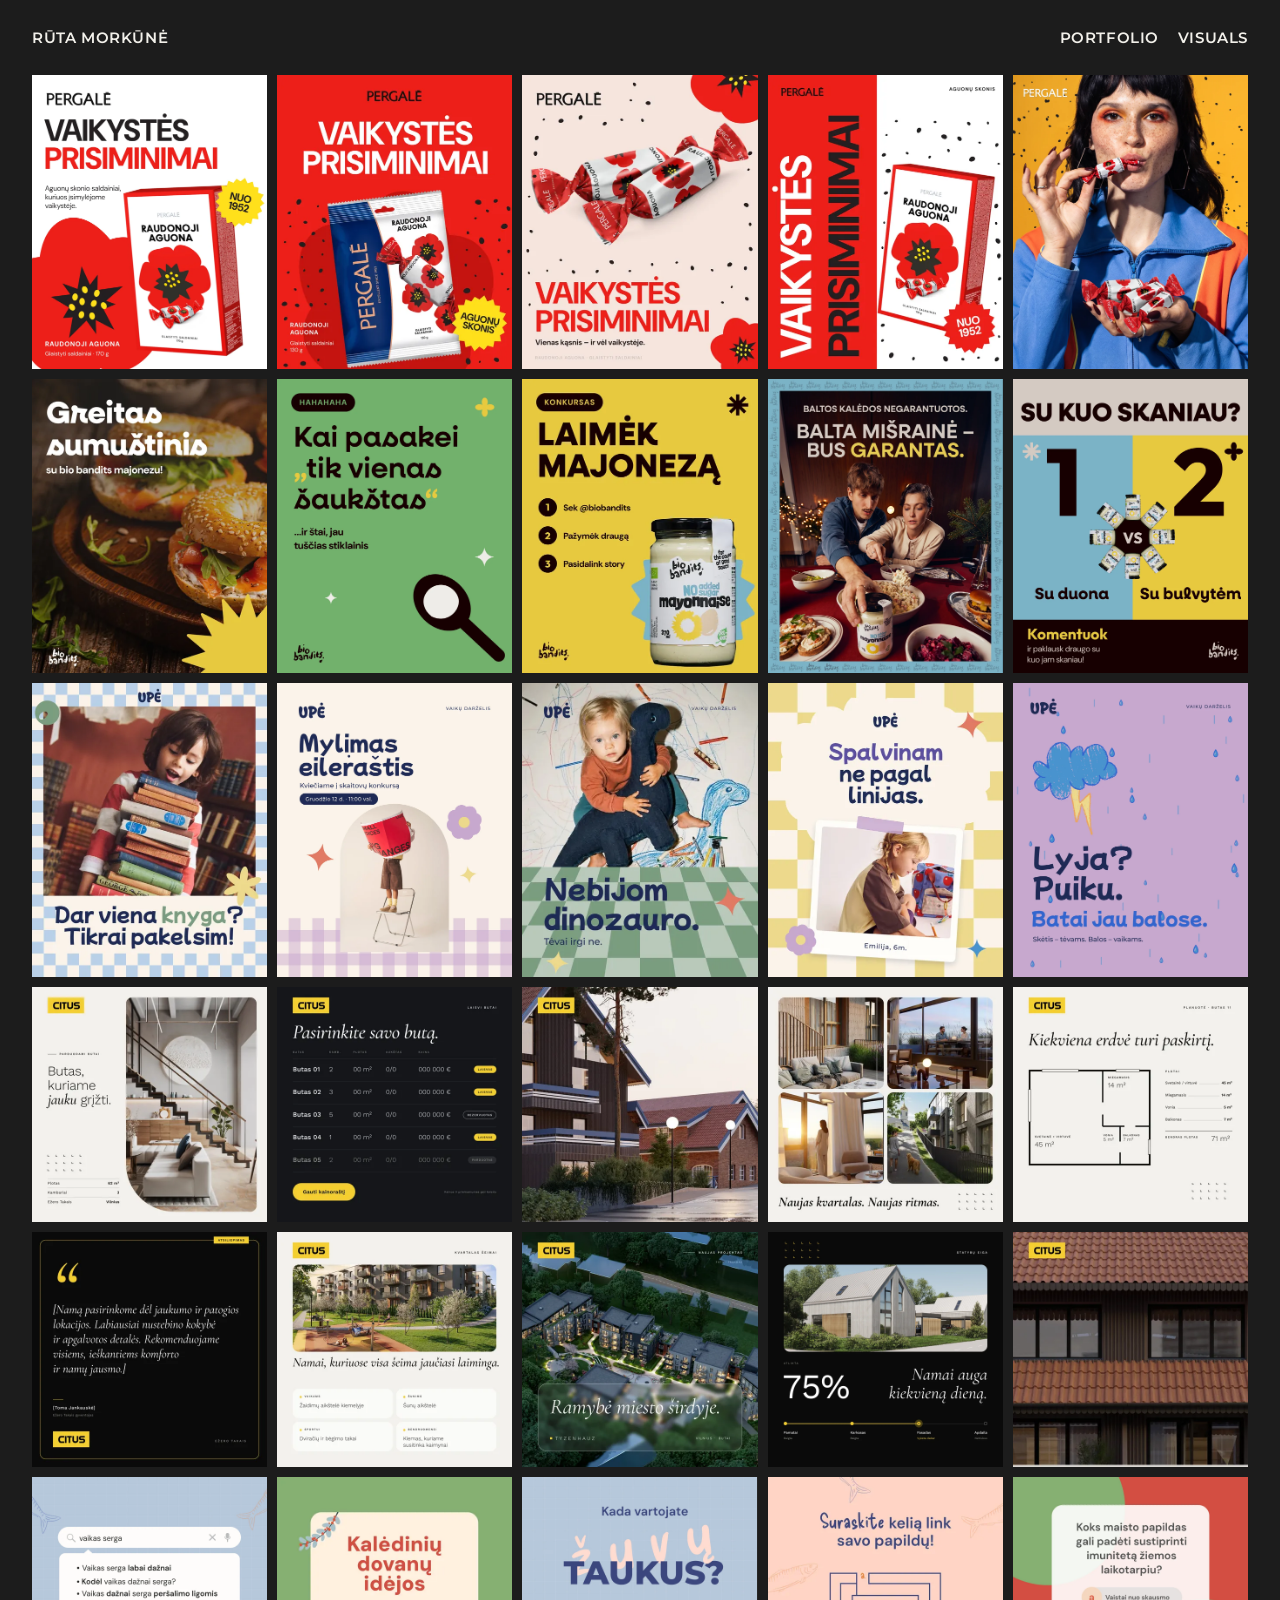
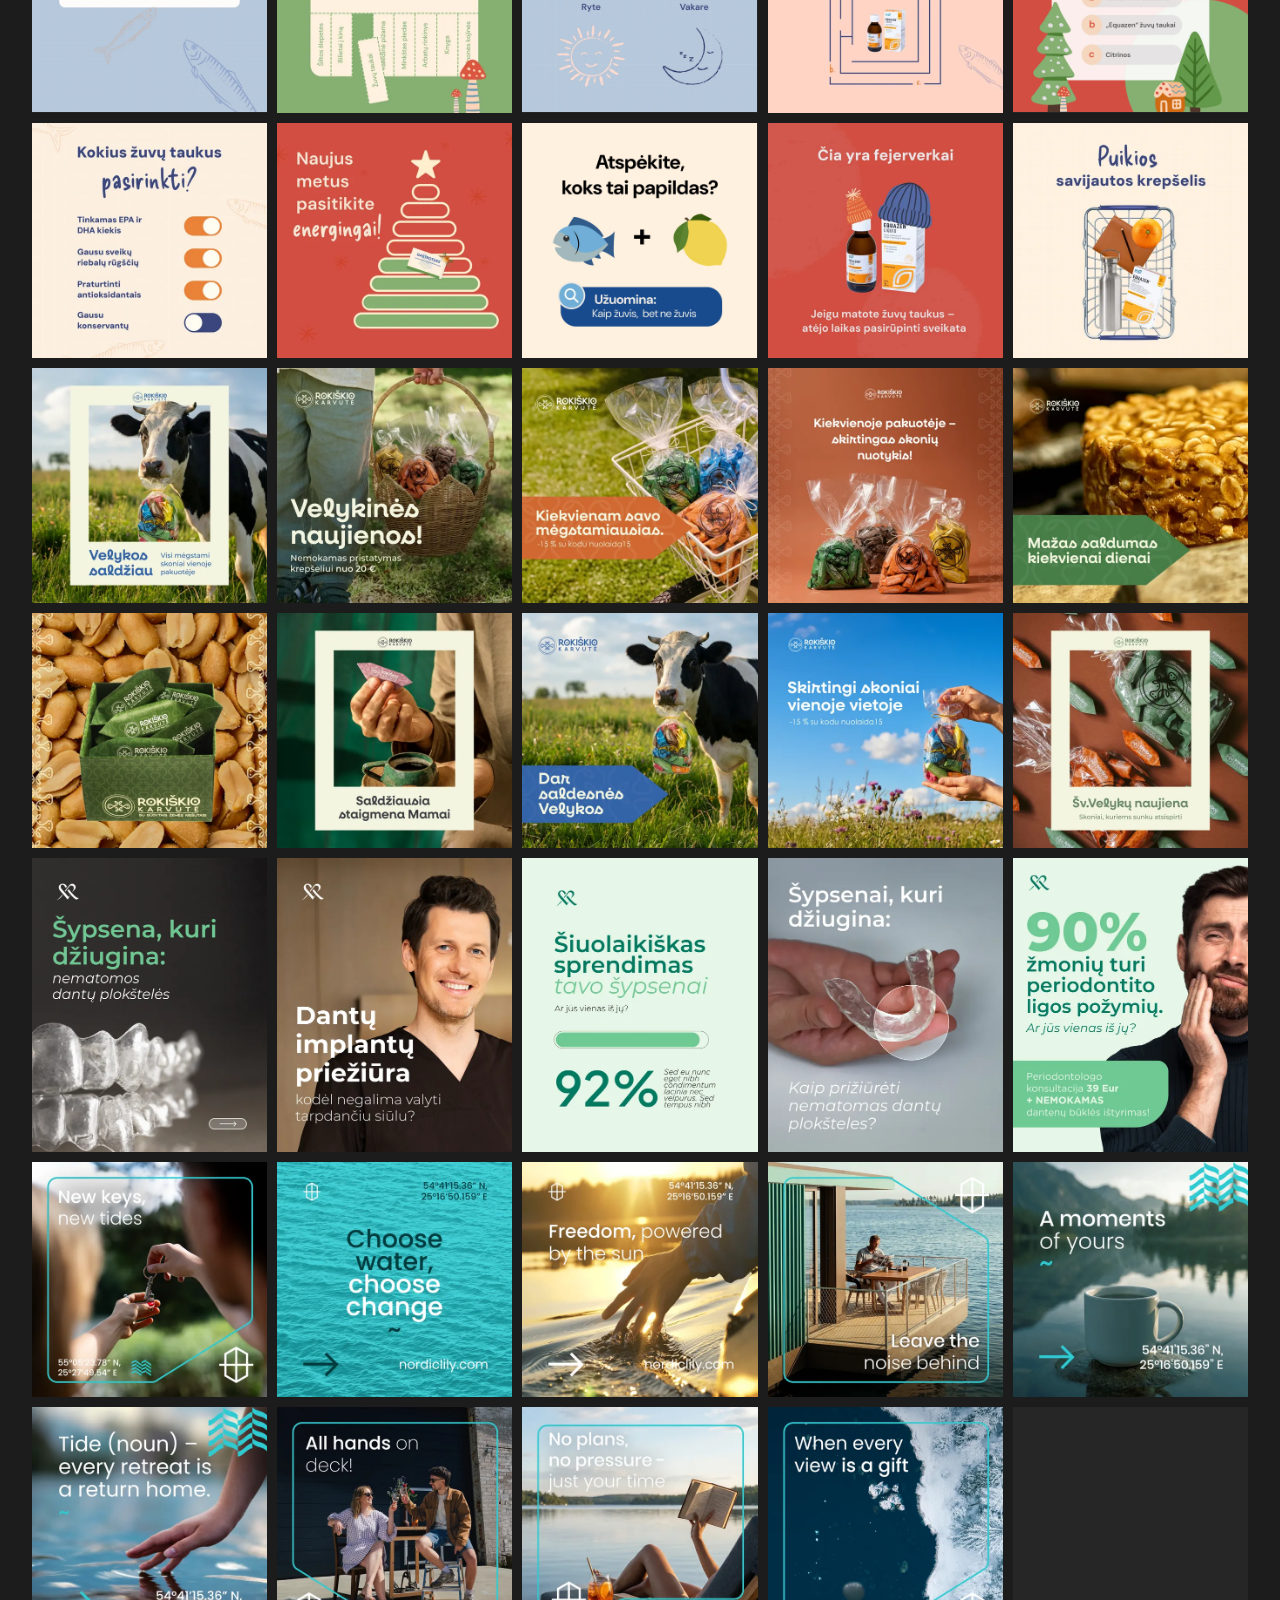
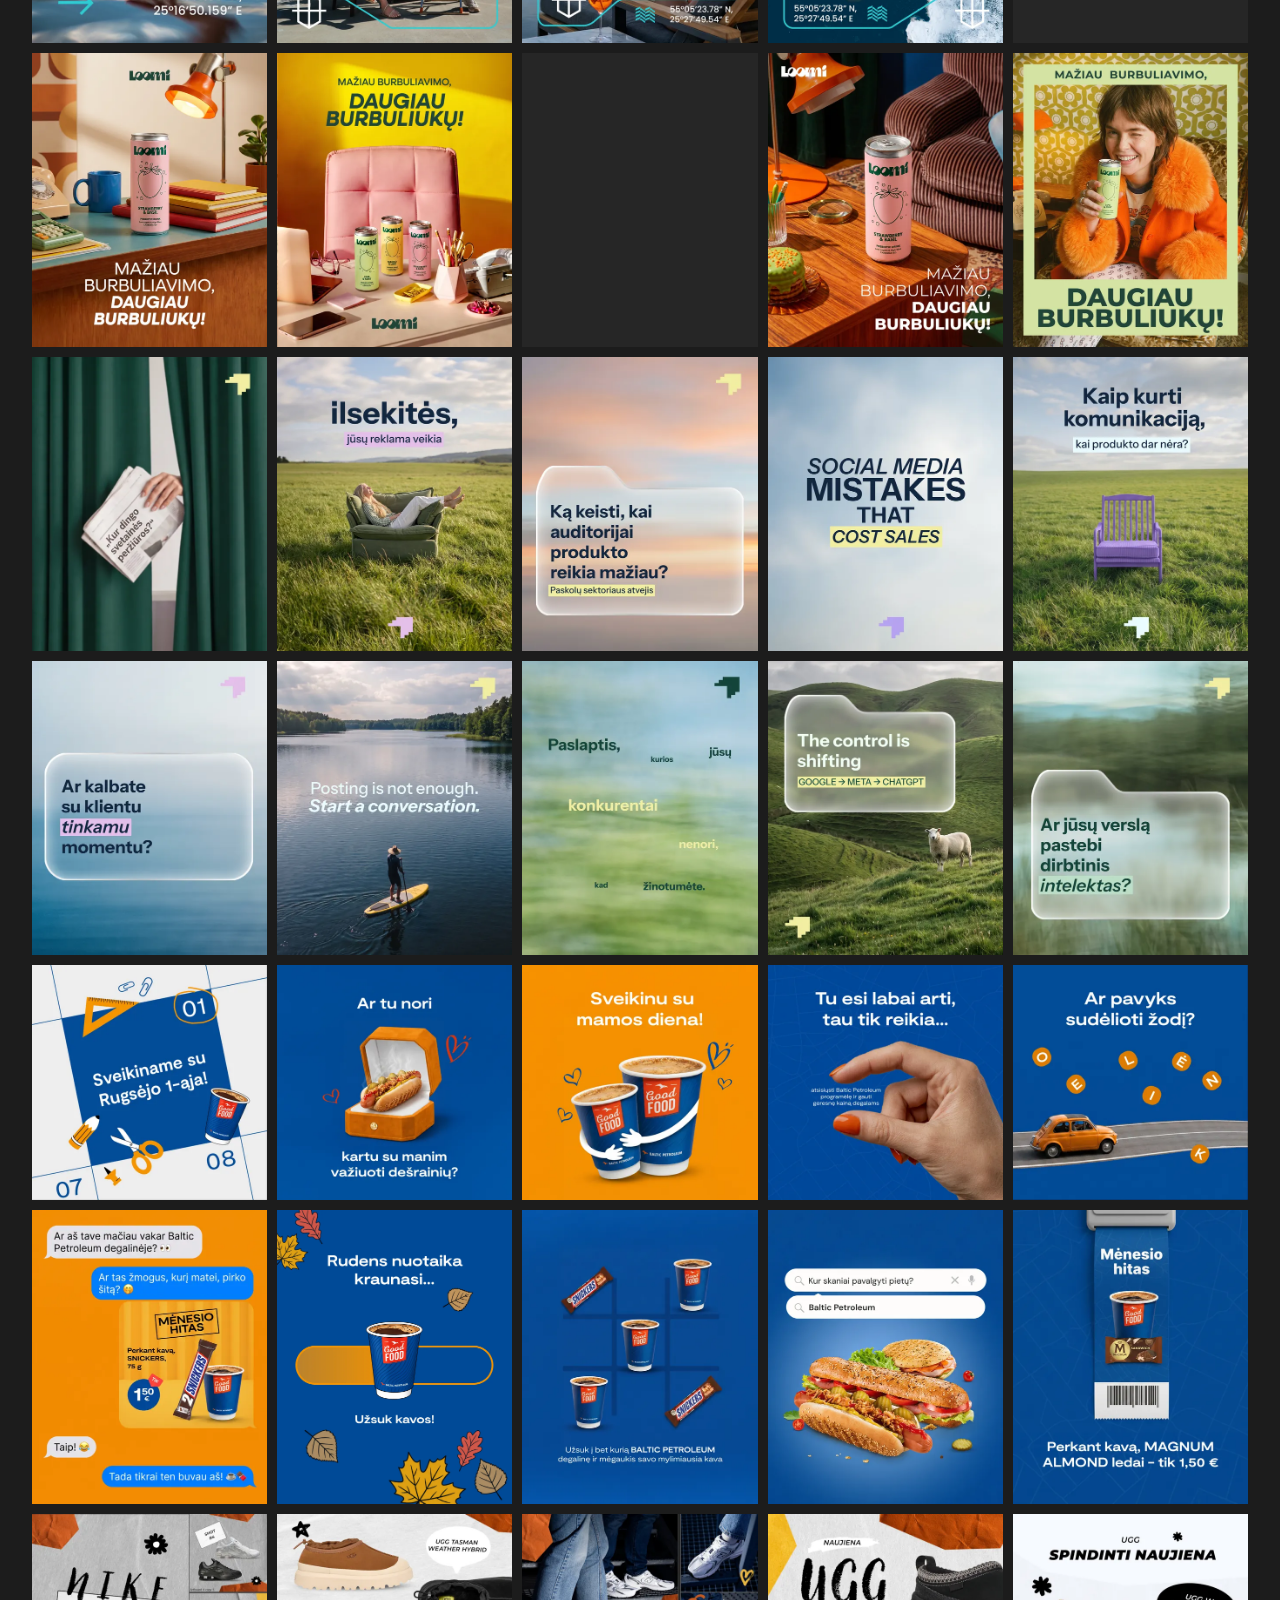
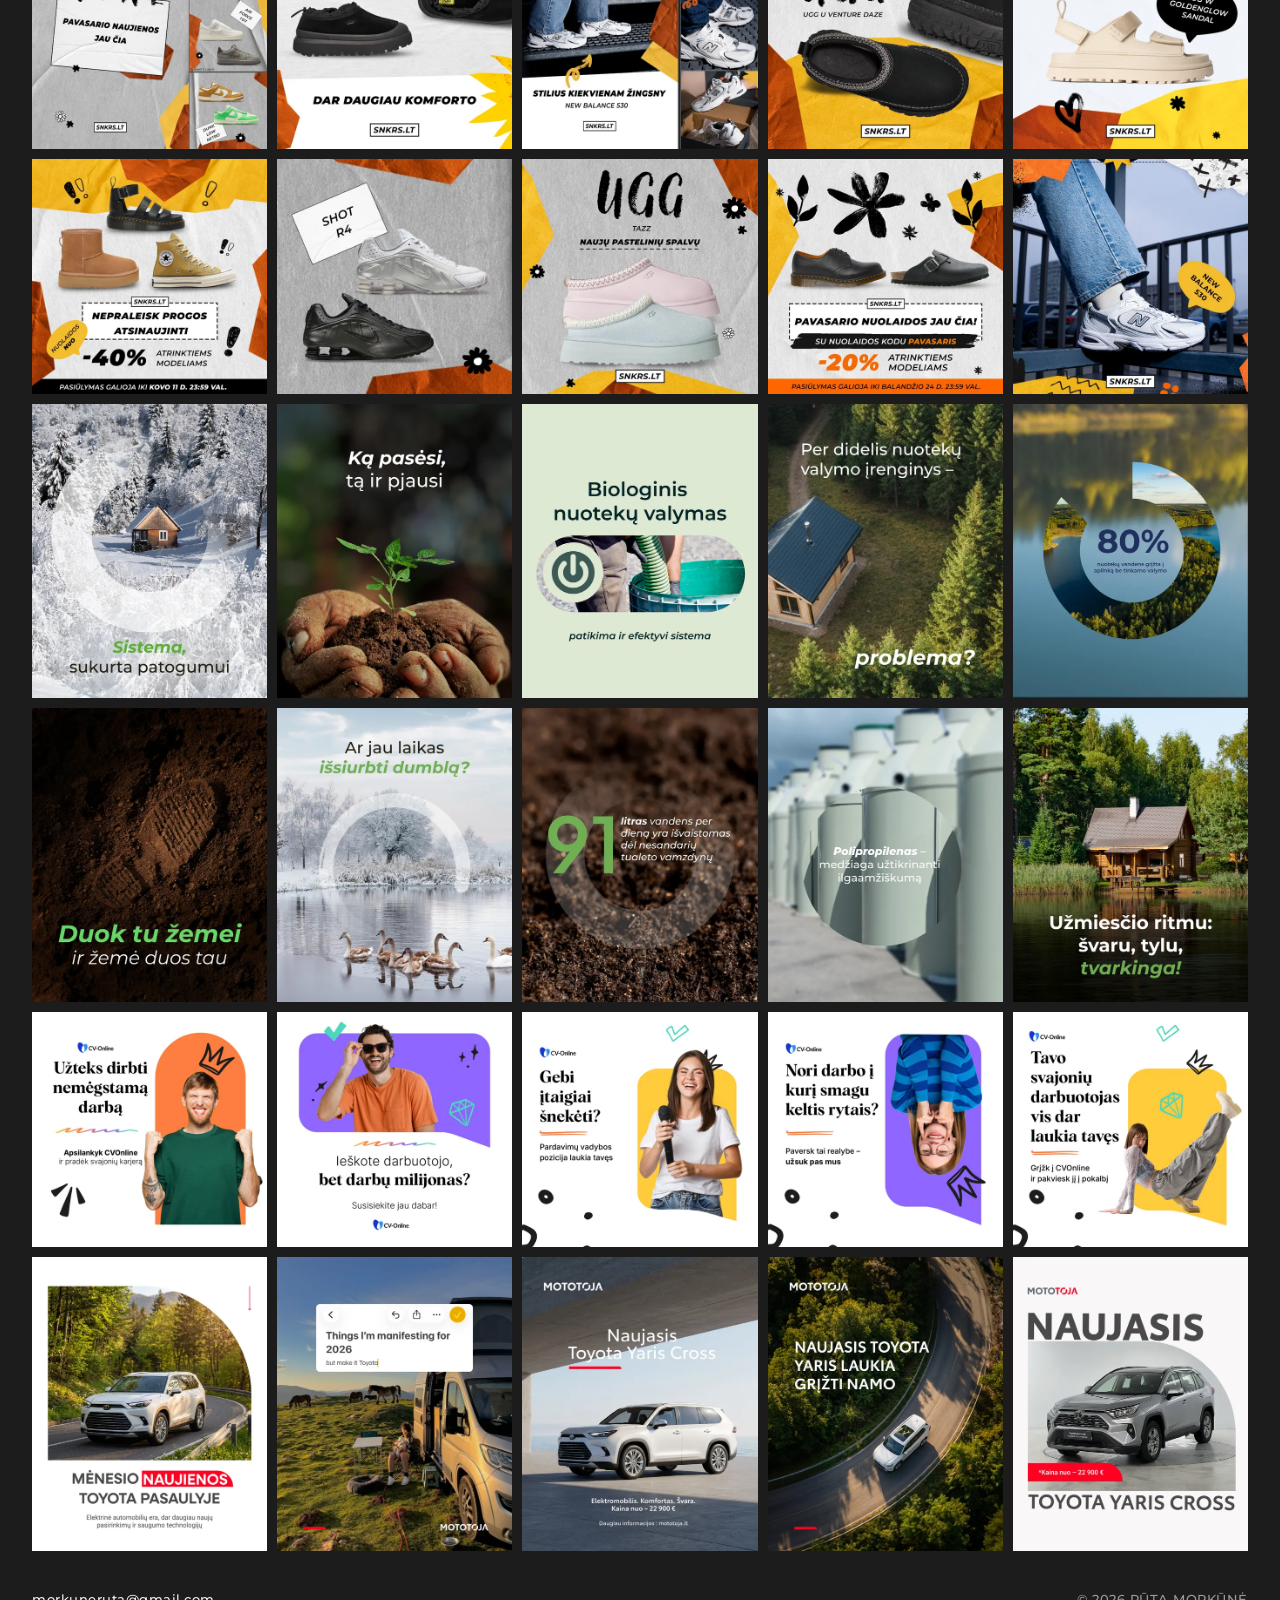
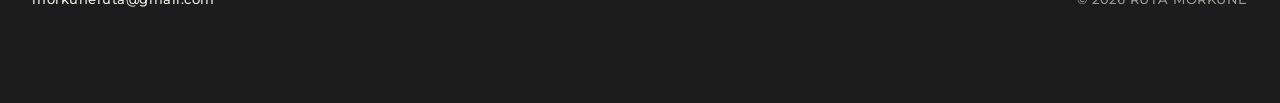
==== commit 3f540bdf: "Animate Visuals post 09; make post 08 a still Post 09 (row 2, column 4) has a 6 s Figma timeline and" ====
--- a/visuals.html
+++ b/visuals.html
@@ -51,12 +51,12 @@
       </video>
     </figure>
     <figure class="tile">
-      <video class="tile-media" muted loop playsinline preload="none" poster="assets/visuals/08.webp?v=1a69f24e" aria-label="Socialinių tinklų įrašas" width="1080" height="1350">
-        <source src="assets/visuals/08.mp4?v=523bc880" type="video/mp4">
-      </video>
-    </figure>
-    <figure class="tile">
-      <img class="tile-media" src="assets/visuals/09-540.webp?v=a7f16dc3" srcset="assets/visuals/09-540.webp?v=a7f16dc3 540w, assets/visuals/09.webp?v=46d77818 1080w" sizes="(min-width: 1664px) 320px, (min-width: 900px) calc((100vw - 64px) / 5), (min-width: 601px) calc((100vw - 32px) / 3), calc((100vw - 32px) / 2)" width="1080" height="1350" loading="lazy" decoding="async" alt="Socialinių tinklų įrašas">
+      <img class="tile-media" src="assets/visuals/08-540.webp?v=d8ade86b" srcset="assets/visuals/08-540.webp?v=d8ade86b 540w, assets/visuals/08.webp?v=1a69f24e 1080w" sizes="(min-width: 1664px) 320px, (min-width: 900px) calc((100vw - 64px) / 5), (min-width: 601px) calc((100vw - 32px) / 3), calc((100vw - 32px) / 2)" width="1080" height="1350" loading="lazy" decoding="async" alt="Socialinių tinklų įrašas">
+    </figure>
+    <figure class="tile">
+      <video class="tile-media" muted loop playsinline preload="none" poster="assets/visuals/09.webp?v=46d77818" aria-label="Socialinių tinklų įrašas" width="1080" height="1350">
+        <source src="assets/visuals/09.mp4?v=6edd11e7" type="video/mp4">
+      </video>
     </figure>
     <figure class="tile">
       <video class="tile-media" muted loop playsinline preload="none" poster="assets/visuals/10.webp?v=ea725dbd" aria-label="Socialinių tinklų įrašas" width="1080" height="1350">
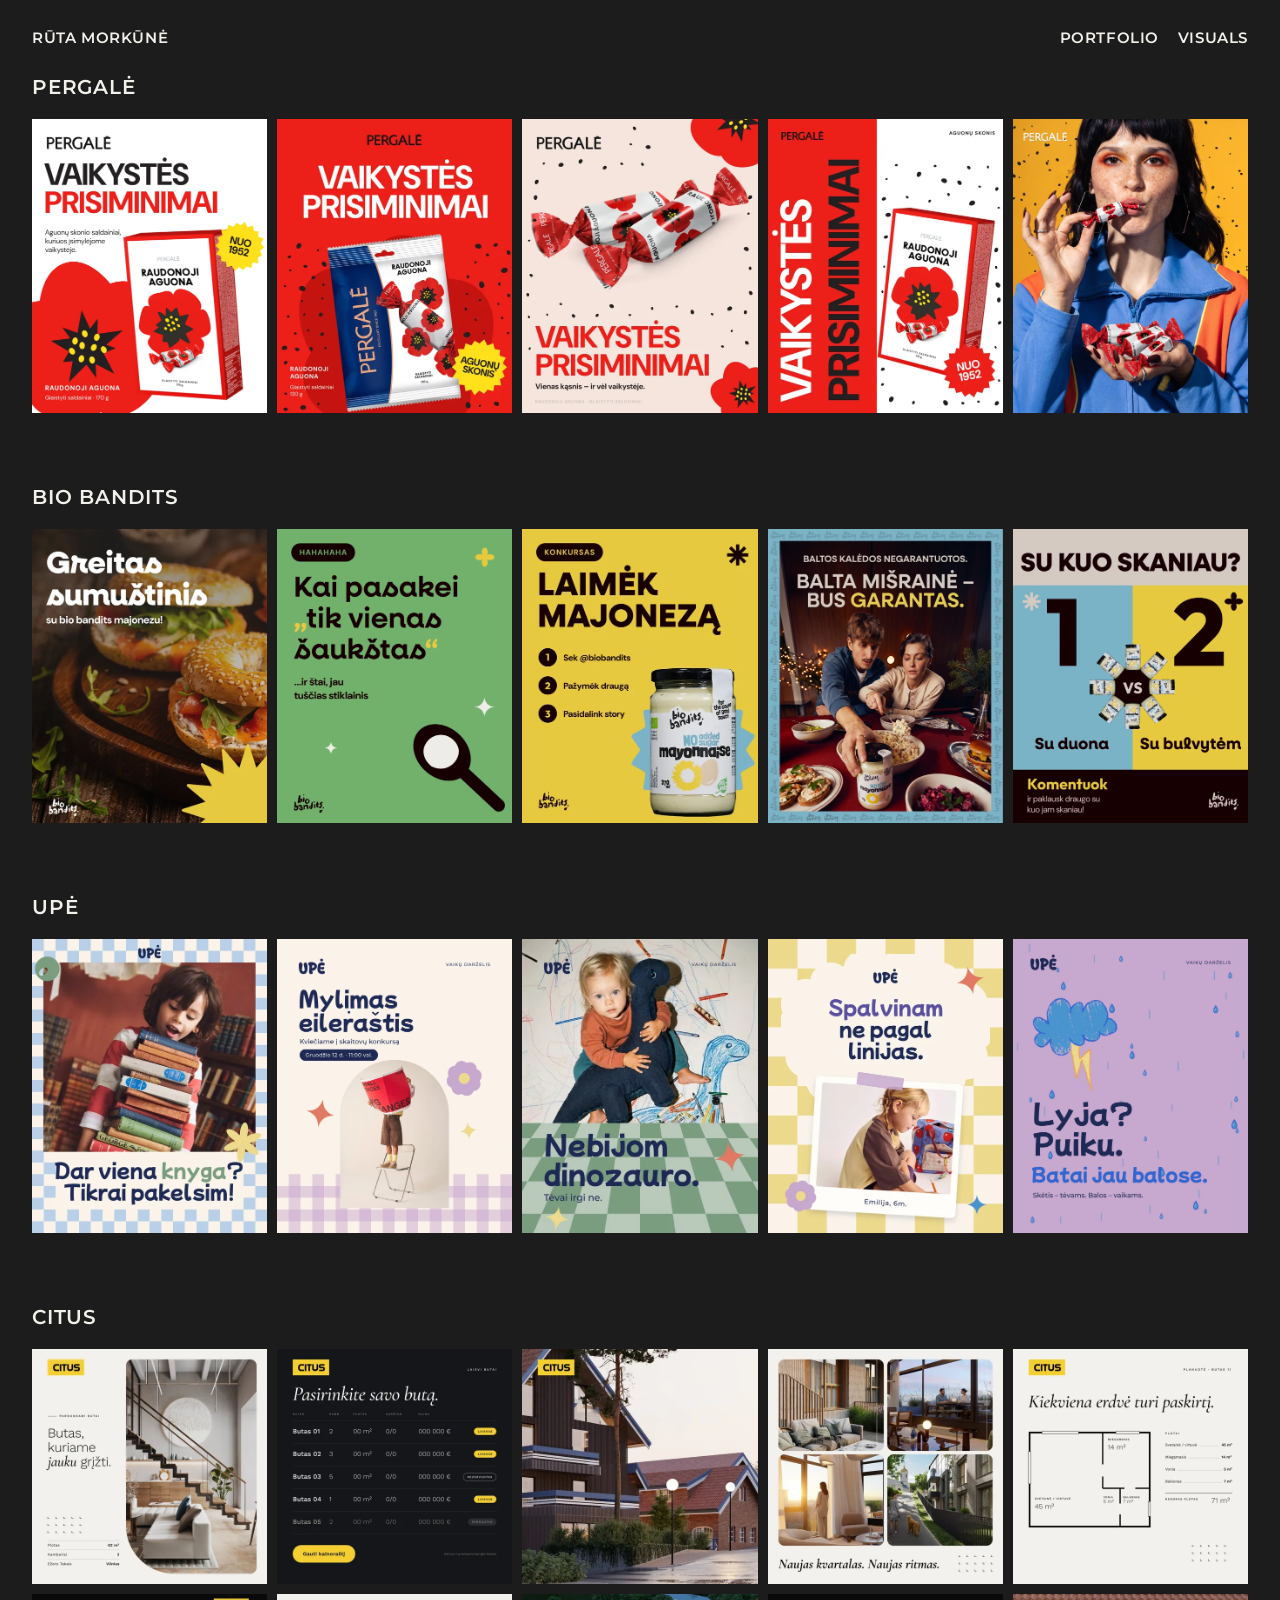
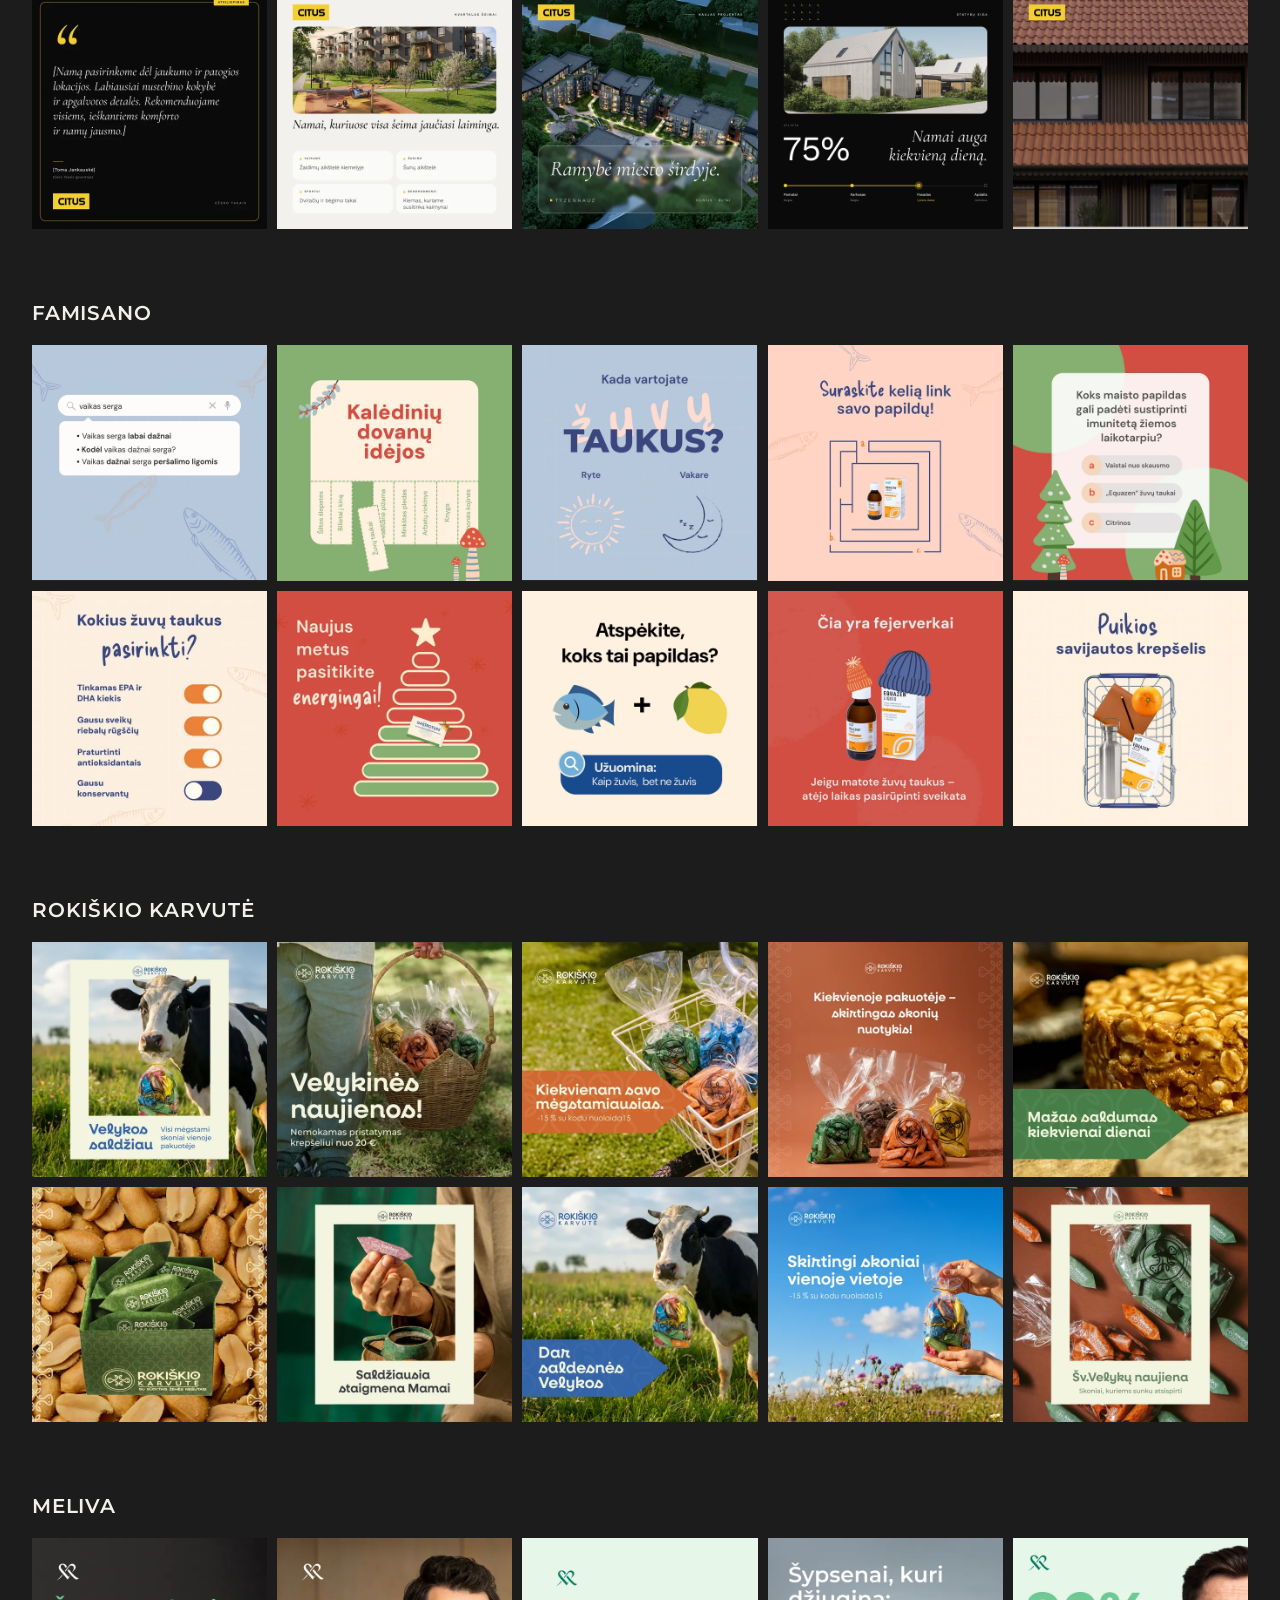
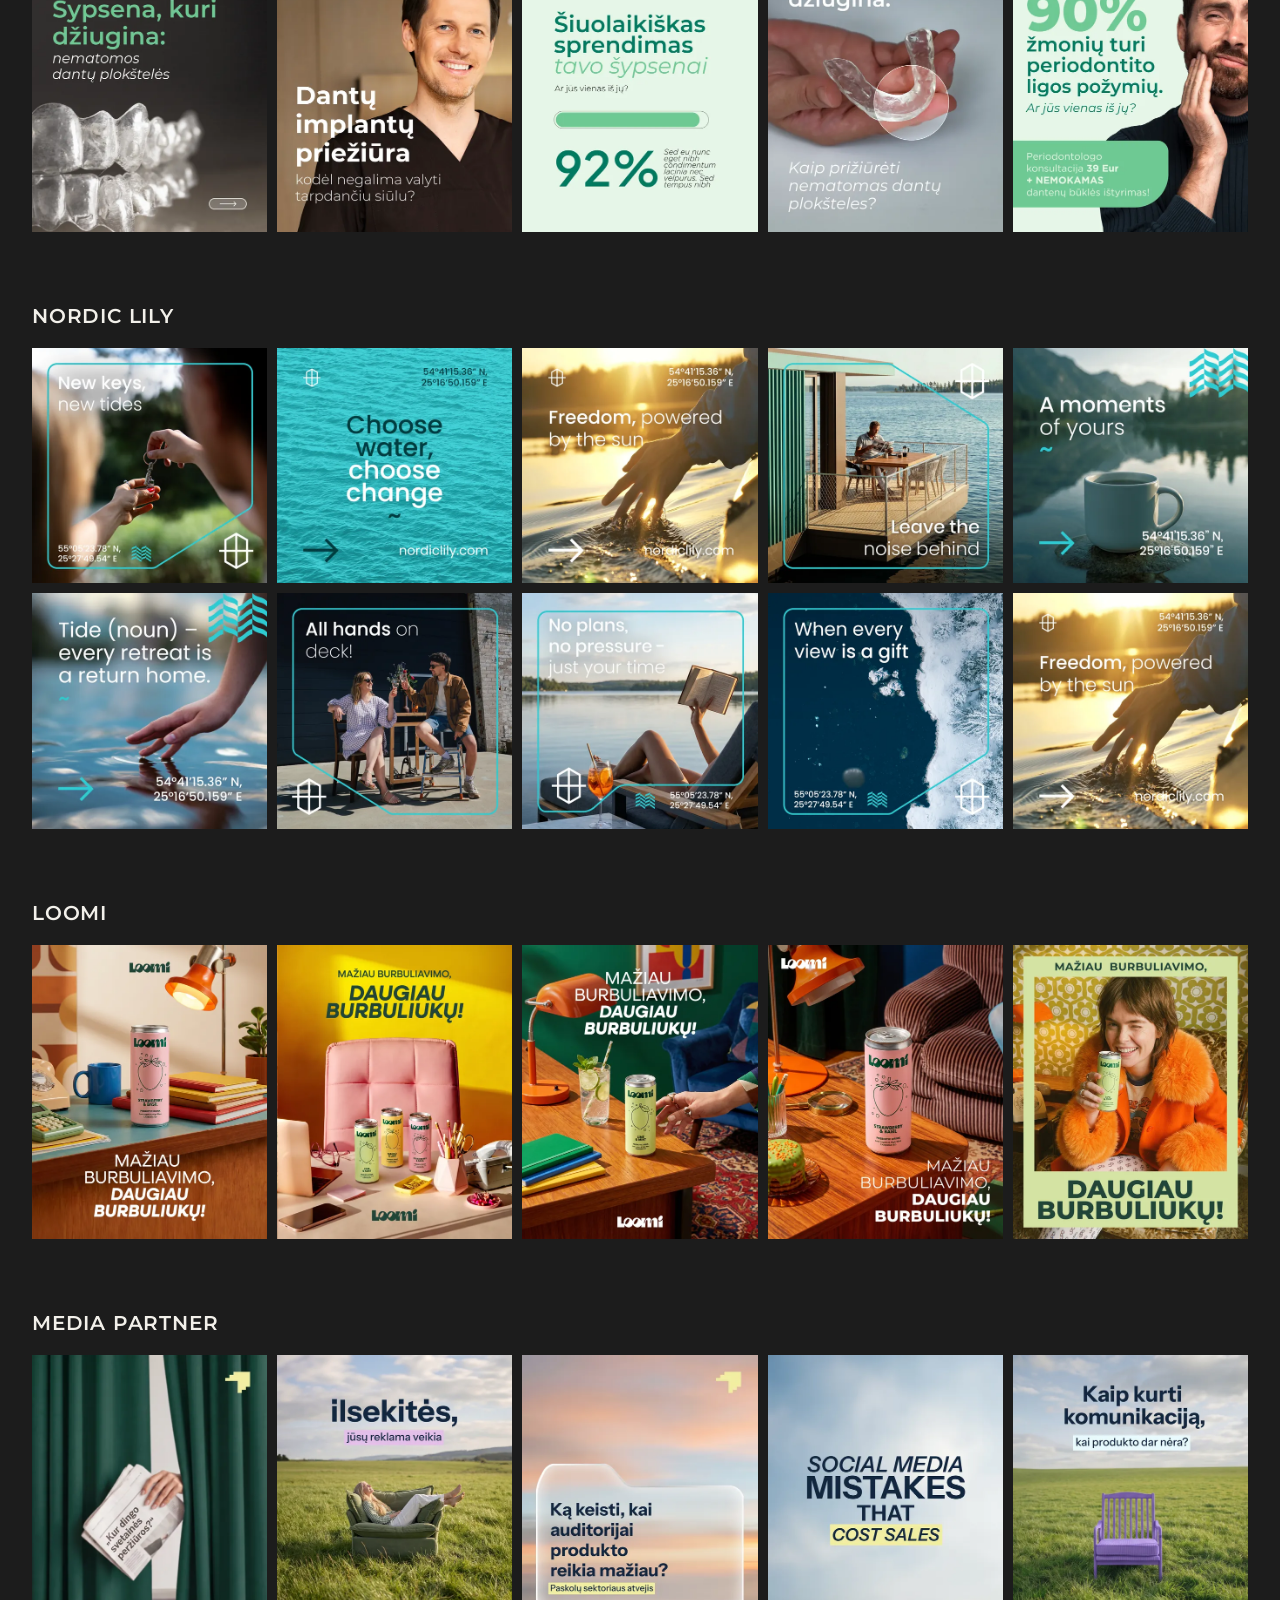
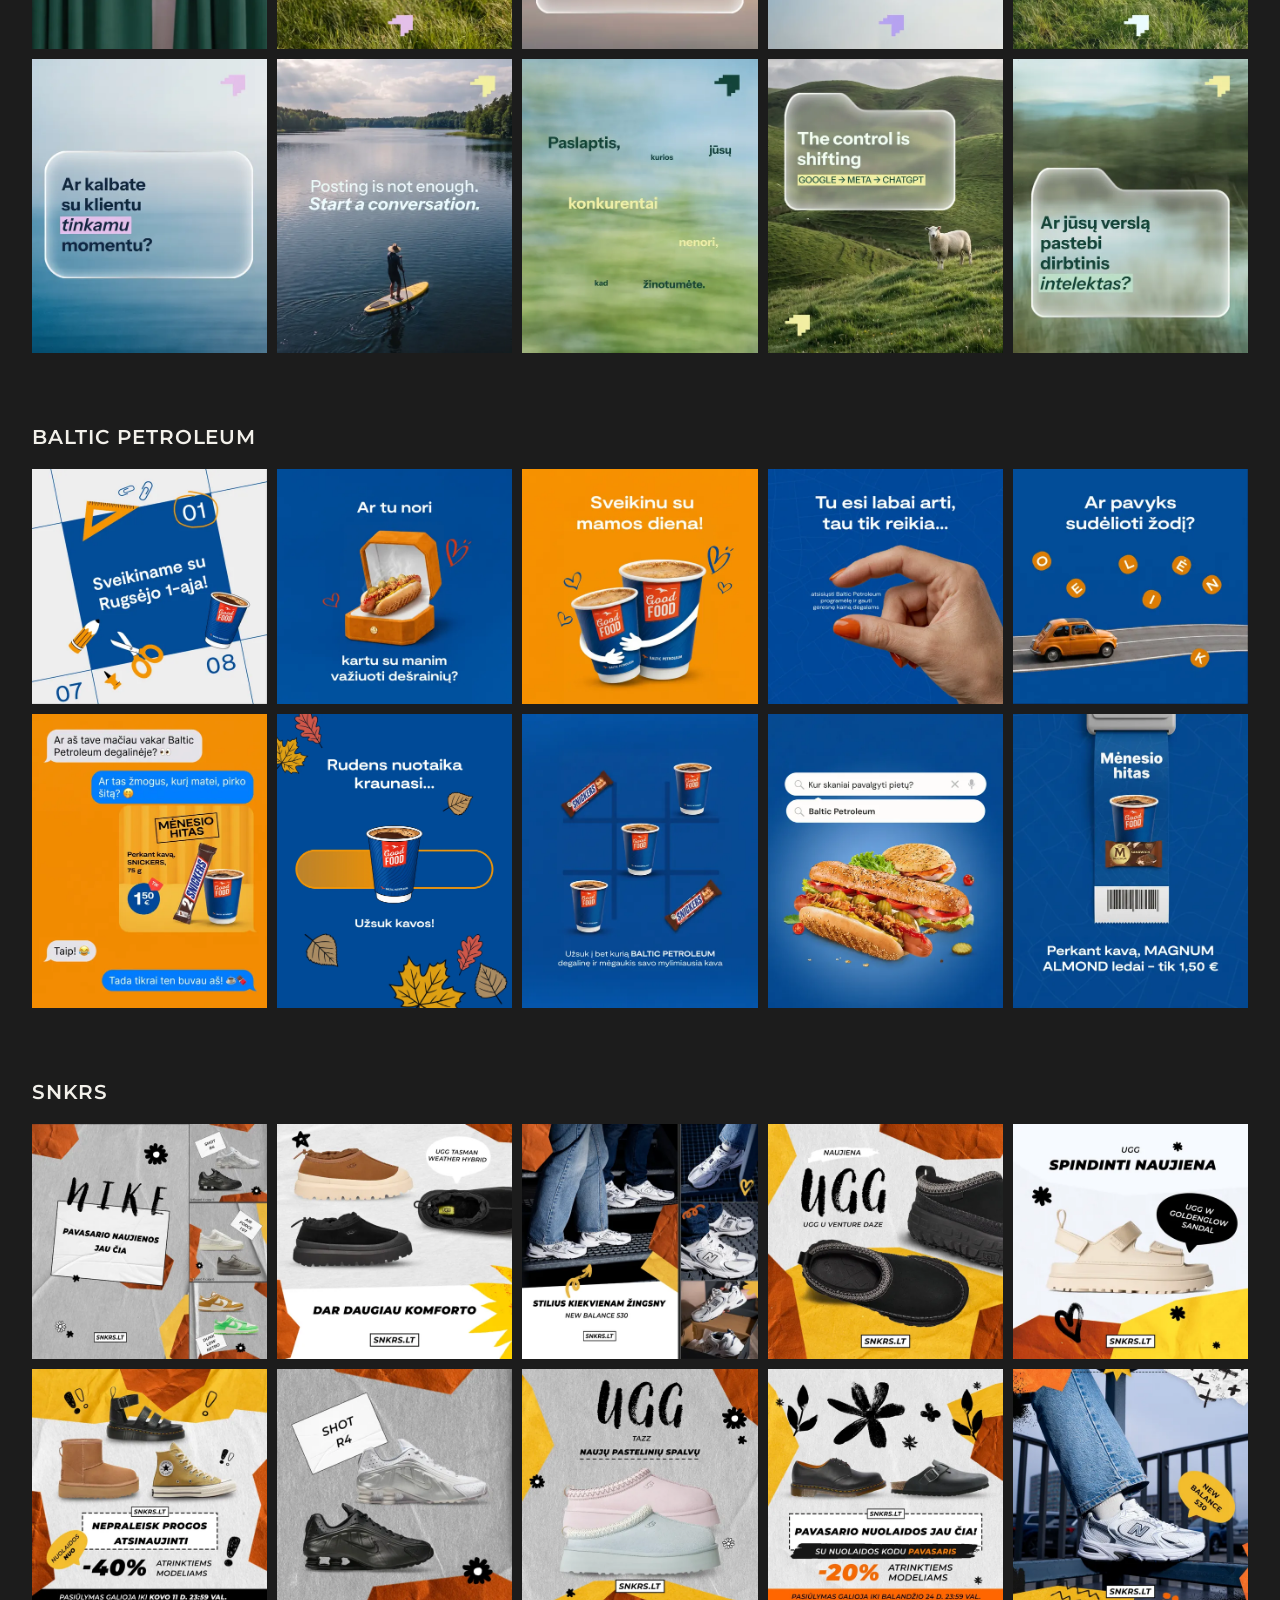
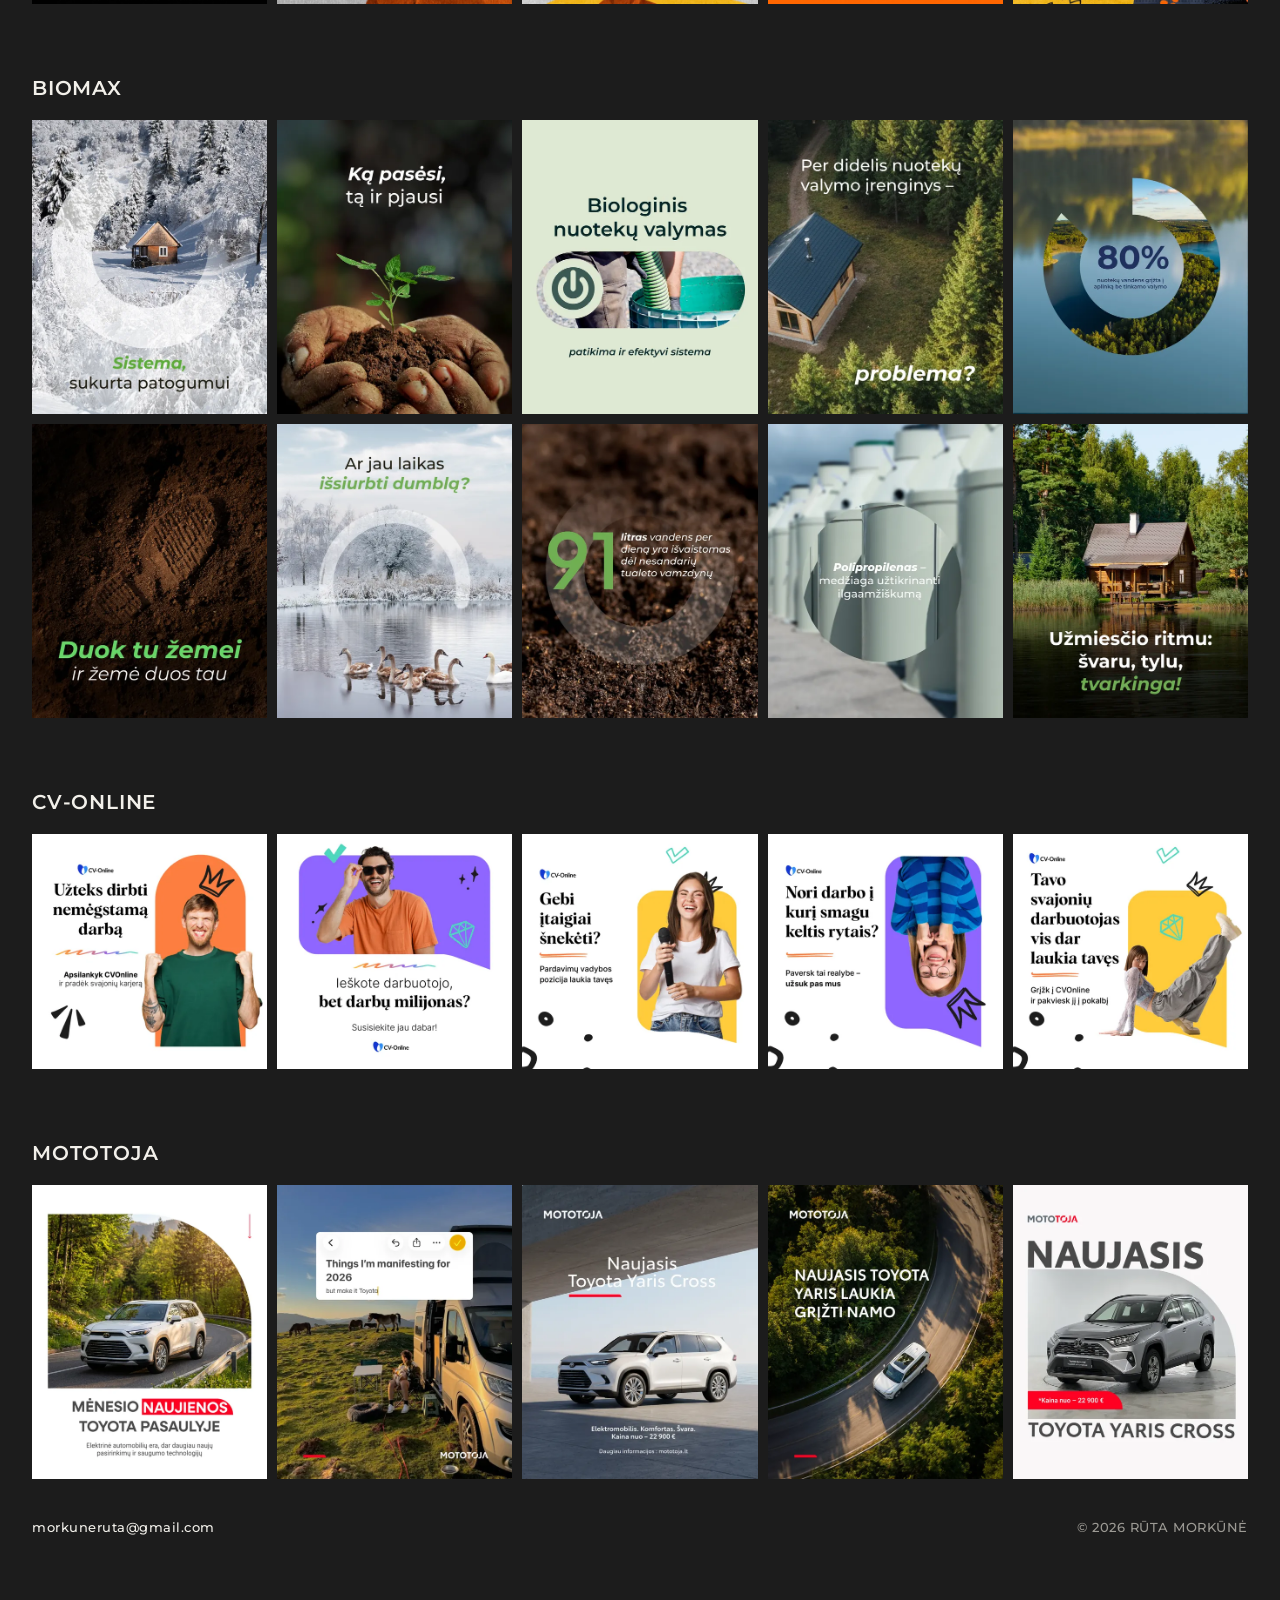
==== commit afcf0c7e: "Split Visuals page into client sections with headings visuals.json gets a "clients" list (post numbe" ====
--- a/visuals.html
+++ b/visuals.html
@@ -12,7 +12,7 @@
   <link rel="preconnect" href="https://fonts.googleapis.com">
   <link rel="preconnect" href="https://fonts.gstatic.com" crossorigin>
   <link rel="stylesheet" href="https://fonts.googleapis.com/css2?family=Montserrat:wght@500;600&display=swap">
-  <link rel="stylesheet" href="assets/site.css?v=e405fb77">
+  <link rel="stylesheet" href="assets/site.css?v=f2a3e740">
 </head>
 <body>
   <header class="bar">
@@ -22,378 +22,453 @@
       <a href="visuals.html" aria-current="page">Visuals</a>
     </nav>
   </header>
-  <main id="top" class="visuals">
-    <figure class="tile">
-      <video class="tile-media" muted loop playsinline preload="none" poster="assets/visuals/01.webp?v=b8cd02c7" aria-label="Socialinių tinklų įrašas" width="1080" height="1350">
-        <source src="assets/visuals/01.mp4?v=5c831fc1" type="video/mp4">
-      </video>
-    </figure>
-    <figure class="tile">
-      <img class="tile-media" src="assets/visuals/02-540.webp?v=ed97c007" srcset="assets/visuals/02-540.webp?v=ed97c007 540w, assets/visuals/02.webp?v=c2f0c7b9 1080w" sizes="(min-width: 1664px) 320px, (min-width: 900px) calc((100vw - 64px) / 5), (min-width: 601px) calc((100vw - 32px) / 3), calc((100vw - 32px) / 2)" width="1080" height="1350" loading="lazy" decoding="async" alt="Socialinių tinklų įrašas">
-    </figure>
-    <figure class="tile">
-      <img class="tile-media" src="assets/visuals/03-540.webp?v=352e27f2" srcset="assets/visuals/03-540.webp?v=352e27f2 540w, assets/visuals/03.webp?v=df37a19c 1080w" sizes="(min-width: 1664px) 320px, (min-width: 900px) calc((100vw - 64px) / 5), (min-width: 601px) calc((100vw - 32px) / 3), calc((100vw - 32px) / 2)" width="1080" height="1350" loading="lazy" decoding="async" alt="Socialinių tinklų įrašas">
-    </figure>
-    <figure class="tile">
-      <img class="tile-media" src="assets/visuals/04-540.webp?v=575e9b86" srcset="assets/visuals/04-540.webp?v=575e9b86 540w, assets/visuals/04.webp?v=3a57fbc2 1080w" sizes="(min-width: 1664px) 320px, (min-width: 900px) calc((100vw - 64px) / 5), (min-width: 601px) calc((100vw - 32px) / 3), calc((100vw - 32px) / 2)" width="1080" height="1350" loading="lazy" decoding="async" alt="Socialinių tinklų įrašas">
-    </figure>
-    <figure class="tile">
-      <video class="tile-media" muted loop playsinline preload="none" poster="assets/visuals/05.webp?v=6ba7dfc9" aria-label="Socialinių tinklų įrašas" width="1080" height="1350">
-        <source src="assets/visuals/05.mp4?v=8e596cce" type="video/mp4">
-      </video>
-    </figure>
-    <figure class="tile">
-      <img class="tile-media" src="assets/visuals/06-540.webp?v=253c8e41" srcset="assets/visuals/06-540.webp?v=253c8e41 540w, assets/visuals/06.webp?v=f3fba829 1080w" sizes="(min-width: 1664px) 320px, (min-width: 900px) calc((100vw - 64px) / 5), (min-width: 601px) calc((100vw - 32px) / 3), calc((100vw - 32px) / 2)" width="1080" height="1350" loading="lazy" decoding="async" alt="Socialinių tinklų įrašas">
-    </figure>
-    <figure class="tile">
-      <video class="tile-media" muted loop playsinline preload="none" poster="assets/visuals/07.webp?v=493295c5" aria-label="Socialinių tinklų įrašas" width="1080" height="1350">
-        <source src="assets/visuals/07.mp4?v=81456335" type="video/mp4">
-      </video>
-    </figure>
-    <figure class="tile">
-      <img class="tile-media" src="assets/visuals/08-540.webp?v=d8ade86b" srcset="assets/visuals/08-540.webp?v=d8ade86b 540w, assets/visuals/08.webp?v=1a69f24e 1080w" sizes="(min-width: 1664px) 320px, (min-width: 900px) calc((100vw - 64px) / 5), (min-width: 601px) calc((100vw - 32px) / 3), calc((100vw - 32px) / 2)" width="1080" height="1350" loading="lazy" decoding="async" alt="Socialinių tinklų įrašas">
-    </figure>
-    <figure class="tile">
-      <video class="tile-media" muted loop playsinline preload="none" poster="assets/visuals/09.webp?v=46d77818" aria-label="Socialinių tinklų įrašas" width="1080" height="1350">
-        <source src="assets/visuals/09.mp4?v=6edd11e7" type="video/mp4">
-      </video>
-    </figure>
-    <figure class="tile">
-      <video class="tile-media" muted loop playsinline preload="none" poster="assets/visuals/10.webp?v=ea725dbd" aria-label="Socialinių tinklų įrašas" width="1080" height="1350">
-        <source src="assets/visuals/10.mp4?v=16c973ac" type="video/mp4">
-      </video>
-    </figure>
-    <figure class="tile">
-      <img class="tile-media" src="assets/visuals/11-540.webp?v=04a4db46" srcset="assets/visuals/11-540.webp?v=04a4db46 540w, assets/visuals/11.webp?v=7093d6fd 1080w" sizes="(min-width: 1664px) 320px, (min-width: 900px) calc((100vw - 64px) / 5), (min-width: 601px) calc((100vw - 32px) / 3), calc((100vw - 32px) / 2)" width="1080" height="1350" loading="lazy" decoding="async" alt="Socialinių tinklų įrašas">
-    </figure>
-    <figure class="tile">
-      <video class="tile-media" muted loop playsinline preload="none" poster="assets/visuals/12.webp?v=22c41542" aria-label="Socialinių tinklų įrašas" width="1080" height="1350">
-        <source src="assets/visuals/12.mp4?v=a4964d57" type="video/mp4">
-      </video>
-    </figure>
-    <figure class="tile">
-      <img class="tile-media" src="assets/visuals/13-540.webp?v=7a6e2259" srcset="assets/visuals/13-540.webp?v=7a6e2259 540w, assets/visuals/13.webp?v=7bf8e8da 1080w" sizes="(min-width: 1664px) 320px, (min-width: 900px) calc((100vw - 64px) / 5), (min-width: 601px) calc((100vw - 32px) / 3), calc((100vw - 32px) / 2)" width="1080" height="1350" loading="lazy" decoding="async" alt="Socialinių tinklų įrašas">
-    </figure>
-    <figure class="tile">
-      <img class="tile-media" src="assets/visuals/14-540.webp?v=b4def2b8" srcset="assets/visuals/14-540.webp?v=b4def2b8 540w, assets/visuals/14.webp?v=8b13511f 1080w" sizes="(min-width: 1664px) 320px, (min-width: 900px) calc((100vw - 64px) / 5), (min-width: 601px) calc((100vw - 32px) / 3), calc((100vw - 32px) / 2)" width="1080" height="1350" loading="lazy" decoding="async" alt="Socialinių tinklų įrašas">
-    </figure>
-    <figure class="tile">
-      <video class="tile-media" muted loop playsinline preload="none" poster="assets/visuals/15.webp?v=8e0875ca" aria-label="Socialinių tinklų įrašas" width="1080" height="1350">
-        <source src="assets/visuals/15.mp4?v=d532e7e1" type="video/mp4">
-      </video>
-    </figure>
-    <figure class="tile">
-      <img class="tile-media" src="assets/visuals/16-540.webp?v=06f0573c" srcset="assets/visuals/16-540.webp?v=06f0573c 540w, assets/visuals/16.webp?v=e6677d13 1080w" sizes="(min-width: 1664px) 320px, (min-width: 900px) calc((100vw - 64px) / 5), (min-width: 601px) calc((100vw - 32px) / 3), calc((100vw - 32px) / 2)" width="1080" height="1080" loading="lazy" decoding="async" alt="Socialinių tinklų įrašas">
-    </figure>
-    <figure class="tile">
-      <img class="tile-media" src="assets/visuals/17-540.webp?v=426ea9e2" srcset="assets/visuals/17-540.webp?v=426ea9e2 540w, assets/visuals/17.webp?v=c7c7a7fd 1080w" sizes="(min-width: 1664px) 320px, (min-width: 900px) calc((100vw - 64px) / 5), (min-width: 601px) calc((100vw - 32px) / 3), calc((100vw - 32px) / 2)" width="1080" height="1080" loading="lazy" decoding="async" alt="Socialinių tinklų įrašas">
-    </figure>
-    <figure class="tile">
-      <img class="tile-media" src="assets/visuals/18-540.webp?v=6f247d1d" srcset="assets/visuals/18-540.webp?v=6f247d1d 540w, assets/visuals/18.webp?v=c5238cbc 1080w" sizes="(min-width: 1664px) 320px, (min-width: 900px) calc((100vw - 64px) / 5), (min-width: 601px) calc((100vw - 32px) / 3), calc((100vw - 32px) / 2)" width="1080" height="1080" loading="lazy" decoding="async" alt="Socialinių tinklų įrašas">
-    </figure>
-    <figure class="tile">
-      <img class="tile-media" src="assets/visuals/19-540.webp?v=e0e3a908" srcset="assets/visuals/19-540.webp?v=e0e3a908 540w, assets/visuals/19.webp?v=5a7e83e7 1080w" sizes="(min-width: 1664px) 320px, (min-width: 900px) calc((100vw - 64px) / 5), (min-width: 601px) calc((100vw - 32px) / 3), calc((100vw - 32px) / 2)" width="1080" height="1080" loading="lazy" decoding="async" alt="Socialinių tinklų įrašas">
-    </figure>
-    <figure class="tile">
-      <img class="tile-media" src="assets/visuals/20-540.webp?v=890dbd78" srcset="assets/visuals/20-540.webp?v=890dbd78 540w, assets/visuals/20.webp?v=928a0db2 1080w" sizes="(min-width: 1664px) 320px, (min-width: 900px) calc((100vw - 64px) / 5), (min-width: 601px) calc((100vw - 32px) / 3), calc((100vw - 32px) / 2)" width="1080" height="1080" loading="lazy" decoding="async" alt="Socialinių tinklų įrašas">
-    </figure>
-    <figure class="tile">
-      <img class="tile-media" src="assets/visuals/21-540.webp?v=cfec6e69" srcset="assets/visuals/21-540.webp?v=cfec6e69 540w, assets/visuals/21.webp?v=56170ecb 1080w" sizes="(min-width: 1664px) 320px, (min-width: 900px) calc((100vw - 64px) / 5), (min-width: 601px) calc((100vw - 32px) / 3), calc((100vw - 32px) / 2)" width="1080" height="1080" loading="lazy" decoding="async" alt="Socialinių tinklų įrašas">
-    </figure>
-    <figure class="tile">
-      <img class="tile-media" src="assets/visuals/22-540.webp?v=87e6f672" srcset="assets/visuals/22-540.webp?v=87e6f672 540w, assets/visuals/22.webp?v=1dd22532 1080w" sizes="(min-width: 1664px) 320px, (min-width: 900px) calc((100vw - 64px) / 5), (min-width: 601px) calc((100vw - 32px) / 3), calc((100vw - 32px) / 2)" width="1080" height="1080" loading="lazy" decoding="async" alt="Socialinių tinklų įrašas">
-    </figure>
-    <figure class="tile">
-      <img class="tile-media" src="assets/visuals/23-540.webp?v=1dadbf72" srcset="assets/visuals/23-540.webp?v=1dadbf72 540w, assets/visuals/23.webp?v=9a4a9ec4 1080w" sizes="(min-width: 1664px) 320px, (min-width: 900px) calc((100vw - 64px) / 5), (min-width: 601px) calc((100vw - 32px) / 3), calc((100vw - 32px) / 2)" width="1080" height="1080" loading="lazy" decoding="async" alt="Socialinių tinklų įrašas">
-    </figure>
-    <figure class="tile">
-      <video class="tile-media" muted loop playsinline preload="none" poster="assets/visuals/24.webp?v=3f042f16" aria-label="Socialinių tinklų įrašas" width="1080" height="1080">
-        <source src="assets/visuals/24.mp4?v=7071d082" type="video/mp4">
-      </video>
-    </figure>
-    <figure class="tile">
-      <img class="tile-media" src="assets/visuals/25-540.webp?v=5f062c82" srcset="assets/visuals/25-540.webp?v=5f062c82 540w, assets/visuals/25.webp?v=eafae5d5 1080w" sizes="(min-width: 1664px) 320px, (min-width: 900px) calc((100vw - 64px) / 5), (min-width: 601px) calc((100vw - 32px) / 3), calc((100vw - 32px) / 2)" width="1080" height="1080" loading="lazy" decoding="async" alt="Socialinių tinklų įrašas">
-    </figure>
-    <figure class="tile">
-      <video class="tile-media" muted loop playsinline preload="none" poster="assets/visuals/26.webp?v=de84eb42" aria-label="Socialinių tinklų įrašas" width="1080" height="1080">
-        <source src="assets/visuals/26.mp4?v=9ad0a773" type="video/mp4">
-      </video>
-    </figure>
-    <figure class="tile">
-      <img class="tile-media" src="assets/visuals/27-540.webp?v=11a94513" srcset="assets/visuals/27-540.webp?v=11a94513 540w, assets/visuals/27.webp?v=b823fee5 1080w" sizes="(min-width: 1664px) 320px, (min-width: 900px) calc((100vw - 64px) / 5), (min-width: 601px) calc((100vw - 32px) / 3), calc((100vw - 32px) / 2)" width="1080" height="1080" loading="lazy" decoding="async" alt="Socialinių tinklų įrašas">
-    </figure>
-    <figure class="tile">
-      <video class="tile-media" muted loop playsinline preload="none" poster="assets/visuals/28.webp?v=bddb0f18" aria-label="Socialinių tinklų įrašas" width="1080" height="1080">
-        <source src="assets/visuals/28.mp4?v=38f4b628" type="video/mp4">
-      </video>
-    </figure>
-    <figure class="tile">
-      <img class="tile-media" src="assets/visuals/29-540.webp?v=7dac865b" srcset="assets/visuals/29-540.webp?v=7dac865b 540w, assets/visuals/29.webp?v=fdd37eb9 1080w" sizes="(min-width: 1664px) 320px, (min-width: 900px) calc((100vw - 64px) / 5), (min-width: 601px) calc((100vw - 32px) / 3), calc((100vw - 32px) / 2)" width="1080" height="1080" loading="lazy" decoding="async" alt="Socialinių tinklų įrašas">
-    </figure>
-    <figure class="tile">
-      <video class="tile-media" muted loop playsinline preload="none" poster="assets/visuals/30.webp?v=dab52be5" aria-label="Socialinių tinklų įrašas" width="1080" height="1080">
-        <source src="assets/visuals/30.mp4?v=5eb0ba3b" type="video/mp4">
-      </video>
-    </figure>
-    <figure class="tile">
-      <img class="tile-media" src="assets/visuals/31-540.webp?v=a3f0fd70" srcset="assets/visuals/31-540.webp?v=a3f0fd70 540w, assets/visuals/31.webp?v=ac1d2172 1080w" sizes="(min-width: 1664px) 320px, (min-width: 900px) calc((100vw - 64px) / 5), (min-width: 601px) calc((100vw - 32px) / 3), calc((100vw - 32px) / 2)" width="1080" height="1080" loading="lazy" decoding="async" alt="Socialinių tinklų įrašas">
-    </figure>
-    <figure class="tile">
-      <img class="tile-media" src="assets/visuals/32-540.webp?v=0149d2c8" srcset="assets/visuals/32-540.webp?v=0149d2c8 540w, assets/visuals/32.webp?v=e43b6d06 1080w" sizes="(min-width: 1664px) 320px, (min-width: 900px) calc((100vw - 64px) / 5), (min-width: 601px) calc((100vw - 32px) / 3), calc((100vw - 32px) / 2)" width="1080" height="1080" loading="lazy" decoding="async" alt="Socialinių tinklų įrašas">
-    </figure>
-    <figure class="tile">
-      <video class="tile-media" muted loop playsinline preload="none" poster="assets/visuals/33.webp?v=e8187a68" aria-label="Socialinių tinklų įrašas" width="1080" height="1080">
-        <source src="assets/visuals/33.mp4?v=25908a4b" type="video/mp4">
-      </video>
-    </figure>
-    <figure class="tile">
-      <img class="tile-media" src="assets/visuals/34-540.webp?v=a0040b26" srcset="assets/visuals/34-540.webp?v=a0040b26 540w, assets/visuals/34.webp?v=7644c44b 1080w" sizes="(min-width: 1664px) 320px, (min-width: 900px) calc((100vw - 64px) / 5), (min-width: 601px) calc((100vw - 32px) / 3), calc((100vw - 32px) / 2)" width="1080" height="1080" loading="lazy" decoding="async" alt="Socialinių tinklų įrašas">
-    </figure>
-    <figure class="tile">
-      <img class="tile-media" src="assets/visuals/35-540.webp?v=ff41e7d4" srcset="assets/visuals/35-540.webp?v=ff41e7d4 540w, assets/visuals/35.webp?v=00721c3e 1080w" sizes="(min-width: 1664px) 320px, (min-width: 900px) calc((100vw - 64px) / 5), (min-width: 601px) calc((100vw - 32px) / 3), calc((100vw - 32px) / 2)" width="1080" height="1080" loading="lazy" decoding="async" alt="Socialinių tinklų įrašas">
-    </figure>
-    <figure class="tile">
-      <img class="tile-media" src="assets/visuals/36-540.webp?v=8cfe564f" srcset="assets/visuals/36-540.webp?v=8cfe564f 540w, assets/visuals/36.webp?v=9706aefa 1080w" sizes="(min-width: 1664px) 320px, (min-width: 900px) calc((100vw - 64px) / 5), (min-width: 601px) calc((100vw - 32px) / 3), calc((100vw - 32px) / 2)" width="1080" height="1080" loading="lazy" decoding="async" alt="Socialinių tinklų įrašas">
-    </figure>
-    <figure class="tile">
-      <img class="tile-media" src="assets/visuals/37-540.webp?v=fdce221c" srcset="assets/visuals/37-540.webp?v=fdce221c 540w, assets/visuals/37.webp?v=9f35f43f 1080w" sizes="(min-width: 1664px) 320px, (min-width: 900px) calc((100vw - 64px) / 5), (min-width: 601px) calc((100vw - 32px) / 3), calc((100vw - 32px) / 2)" width="1080" height="1080" loading="lazy" decoding="async" alt="Socialinių tinklų įrašas">
-    </figure>
-    <figure class="tile">
-      <img class="tile-media" src="assets/visuals/38-540.webp?v=bebc7880" srcset="assets/visuals/38-540.webp?v=bebc7880 540w, assets/visuals/38.webp?v=f5d0189c 1080w" sizes="(min-width: 1664px) 320px, (min-width: 900px) calc((100vw - 64px) / 5), (min-width: 601px) calc((100vw - 32px) / 3), calc((100vw - 32px) / 2)" width="1080" height="1080" loading="lazy" decoding="async" alt="Socialinių tinklų įrašas">
-    </figure>
-    <figure class="tile">
-      <img class="tile-media" src="assets/visuals/39-540.webp?v=6a675d99" srcset="assets/visuals/39-540.webp?v=6a675d99 540w, assets/visuals/39.webp?v=6f37a6fe 1080w" sizes="(min-width: 1664px) 320px, (min-width: 900px) calc((100vw - 64px) / 5), (min-width: 601px) calc((100vw - 32px) / 3), calc((100vw - 32px) / 2)" width="1080" height="1080" loading="lazy" decoding="async" alt="Socialinių tinklų įrašas">
-    </figure>
-    <figure class="tile">
-      <img class="tile-media" src="assets/visuals/40-540.webp?v=34b31886" srcset="assets/visuals/40-540.webp?v=34b31886 540w, assets/visuals/40.webp?v=631917f0 1080w" sizes="(min-width: 1664px) 320px, (min-width: 900px) calc((100vw - 64px) / 5), (min-width: 601px) calc((100vw - 32px) / 3), calc((100vw - 32px) / 2)" width="1080" height="1080" loading="lazy" decoding="async" alt="Socialinių tinklų įrašas">
-    </figure>
-    <figure class="tile">
-      <img class="tile-media" src="assets/visuals/41-540.webp?v=eceac793" srcset="assets/visuals/41-540.webp?v=eceac793 540w, assets/visuals/41.webp?v=c8009245 1080w" sizes="(min-width: 1664px) 320px, (min-width: 900px) calc((100vw - 64px) / 5), (min-width: 601px) calc((100vw - 32px) / 3), calc((100vw - 32px) / 2)" width="1080" height="1080" loading="lazy" decoding="async" alt="Socialinių tinklų įrašas">
-    </figure>
-    <figure class="tile">
-      <img class="tile-media" src="assets/visuals/42-540.webp?v=0af372a5" srcset="assets/visuals/42-540.webp?v=0af372a5 540w, assets/visuals/42.webp?v=2238b47b 1080w" sizes="(min-width: 1664px) 320px, (min-width: 900px) calc((100vw - 64px) / 5), (min-width: 601px) calc((100vw - 32px) / 3), calc((100vw - 32px) / 2)" width="1080" height="1080" loading="lazy" decoding="async" alt="Socialinių tinklų įrašas">
-    </figure>
-    <figure class="tile">
-      <img class="tile-media" src="assets/visuals/43-540.webp?v=736a8760" srcset="assets/visuals/43-540.webp?v=736a8760 540w, assets/visuals/43.webp?v=d902307b 1080w" sizes="(min-width: 1664px) 320px, (min-width: 900px) calc((100vw - 64px) / 5), (min-width: 601px) calc((100vw - 32px) / 3), calc((100vw - 32px) / 2)" width="1080" height="1080" loading="lazy" decoding="async" alt="Socialinių tinklų įrašas">
-    </figure>
-    <figure class="tile">
-      <img class="tile-media" src="assets/visuals/44-540.webp?v=b249e44f" srcset="assets/visuals/44-540.webp?v=b249e44f 540w, assets/visuals/44.webp?v=9e823c0d 1080w" sizes="(min-width: 1664px) 320px, (min-width: 900px) calc((100vw - 64px) / 5), (min-width: 601px) calc((100vw - 32px) / 3), calc((100vw - 32px) / 2)" width="1080" height="1080" loading="lazy" decoding="async" alt="Socialinių tinklų įrašas">
-    </figure>
-    <figure class="tile">
-      <img class="tile-media" src="assets/visuals/45-540.webp?v=8593502d" srcset="assets/visuals/45-540.webp?v=8593502d 540w, assets/visuals/45.webp?v=2b90fa03 1080w" sizes="(min-width: 1664px) 320px, (min-width: 900px) calc((100vw - 64px) / 5), (min-width: 601px) calc((100vw - 32px) / 3), calc((100vw - 32px) / 2)" width="1080" height="1080" loading="lazy" decoding="async" alt="Socialinių tinklų įrašas">
-    </figure>
-    <figure class="tile">
-      <img class="tile-media" src="assets/visuals/46-540.webp?v=4cfe0132" srcset="assets/visuals/46-540.webp?v=4cfe0132 540w, assets/visuals/46.webp?v=85d1655c 1080w" sizes="(min-width: 1664px) 320px, (min-width: 900px) calc((100vw - 64px) / 5), (min-width: 601px) calc((100vw - 32px) / 3), calc((100vw - 32px) / 2)" width="1080" height="1350" loading="lazy" decoding="async" alt="Socialinių tinklų įrašas">
-    </figure>
-    <figure class="tile">
-      <img class="tile-media" src="assets/visuals/47-540.webp?v=4db73b89" srcset="assets/visuals/47-540.webp?v=4db73b89 540w, assets/visuals/47.webp?v=bae2467a 1080w" sizes="(min-width: 1664px) 320px, (min-width: 900px) calc((100vw - 64px) / 5), (min-width: 601px) calc((100vw - 32px) / 3), calc((100vw - 32px) / 2)" width="1080" height="1350" loading="lazy" decoding="async" alt="Socialinių tinklų įrašas">
-    </figure>
-    <figure class="tile">
-      <img class="tile-media" src="assets/visuals/48-540.webp?v=c6d3200e" srcset="assets/visuals/48-540.webp?v=c6d3200e 540w, assets/visuals/48.webp?v=177d0647 1080w" sizes="(min-width: 1664px) 320px, (min-width: 900px) calc((100vw - 64px) / 5), (min-width: 601px) calc((100vw - 32px) / 3), calc((100vw - 32px) / 2)" width="1080" height="1350" loading="lazy" decoding="async" alt="Socialinių tinklų įrašas">
-    </figure>
-    <figure class="tile">
-      <img class="tile-media" src="assets/visuals/49-540.webp?v=f797a5fb" srcset="assets/visuals/49-540.webp?v=f797a5fb 540w, assets/visuals/49.webp?v=11fc1e7c 1080w" sizes="(min-width: 1664px) 320px, (min-width: 900px) calc((100vw - 64px) / 5), (min-width: 601px) calc((100vw - 32px) / 3), calc((100vw - 32px) / 2)" width="1080" height="1350" loading="lazy" decoding="async" alt="Socialinių tinklų įrašas">
-    </figure>
-    <figure class="tile">
-      <img class="tile-media" src="assets/visuals/50-540.webp?v=d89ea80f" srcset="assets/visuals/50-540.webp?v=d89ea80f 540w, assets/visuals/50.webp?v=66872f45 1080w" sizes="(min-width: 1664px) 320px, (min-width: 900px) calc((100vw - 64px) / 5), (min-width: 601px) calc((100vw - 32px) / 3), calc((100vw - 32px) / 2)" width="1080" height="1350" loading="lazy" decoding="async" alt="Socialinių tinklų įrašas">
-    </figure>
-    <figure class="tile">
-      <img class="tile-media" src="assets/visuals/51-540.webp?v=414d3419" srcset="assets/visuals/51-540.webp?v=414d3419 540w, assets/visuals/51.webp?v=c41563c5 1080w" sizes="(min-width: 1664px) 320px, (min-width: 900px) calc((100vw - 64px) / 5), (min-width: 601px) calc((100vw - 32px) / 3), calc((100vw - 32px) / 2)" width="1080" height="1080" loading="lazy" decoding="async" alt="Socialinių tinklų įrašas">
-    </figure>
-    <figure class="tile">
-      <img class="tile-media" src="assets/visuals/52-540.webp?v=4f8e7a1a" srcset="assets/visuals/52-540.webp?v=4f8e7a1a 540w, assets/visuals/52.webp?v=7fa777d0 1080w" sizes="(min-width: 1664px) 320px, (min-width: 900px) calc((100vw - 64px) / 5), (min-width: 601px) calc((100vw - 32px) / 3), calc((100vw - 32px) / 2)" width="1080" height="1080" loading="lazy" decoding="async" alt="Socialinių tinklų įrašas">
-    </figure>
-    <figure class="tile">
-      <img class="tile-media" src="assets/visuals/53-540.webp?v=a2cf608a" srcset="assets/visuals/53-540.webp?v=a2cf608a 540w, assets/visuals/53.webp?v=3122ea91 1080w" sizes="(min-width: 1664px) 320px, (min-width: 900px) calc((100vw - 64px) / 5), (min-width: 601px) calc((100vw - 32px) / 3), calc((100vw - 32px) / 2)" width="1080" height="1080" loading="lazy" decoding="async" alt="Socialinių tinklų įrašas">
-    </figure>
-    <figure class="tile">
-      <img class="tile-media" src="assets/visuals/54-540.webp?v=99bd07b5" srcset="assets/visuals/54-540.webp?v=99bd07b5 540w, assets/visuals/54.webp?v=367eb0f1 1080w" sizes="(min-width: 1664px) 320px, (min-width: 900px) calc((100vw - 64px) / 5), (min-width: 601px) calc((100vw - 32px) / 3), calc((100vw - 32px) / 2)" width="1080" height="1080" loading="lazy" decoding="async" alt="Socialinių tinklų įrašas">
-    </figure>
-    <figure class="tile">
-      <img class="tile-media" src="assets/visuals/55-540.webp?v=454bd790" srcset="assets/visuals/55-540.webp?v=454bd790 540w, assets/visuals/55.webp?v=2d57a3fa 1080w" sizes="(min-width: 1664px) 320px, (min-width: 900px) calc((100vw - 64px) / 5), (min-width: 601px) calc((100vw - 32px) / 3), calc((100vw - 32px) / 2)" width="1080" height="1080" loading="lazy" decoding="async" alt="Socialinių tinklų įrašas">
-    </figure>
-    <figure class="tile">
-      <img class="tile-media" src="assets/visuals/56-540.webp?v=e343dd2c" srcset="assets/visuals/56-540.webp?v=e343dd2c 540w, assets/visuals/56.webp?v=827af1c2 1080w" sizes="(min-width: 1664px) 320px, (min-width: 900px) calc((100vw - 64px) / 5), (min-width: 601px) calc((100vw - 32px) / 3), calc((100vw - 32px) / 2)" width="1080" height="1080" loading="lazy" decoding="async" alt="Socialinių tinklų įrašas">
-    </figure>
-    <figure class="tile">
-      <img class="tile-media" src="assets/visuals/57-540.webp?v=4b12831d" srcset="assets/visuals/57-540.webp?v=4b12831d 540w, assets/visuals/57.webp?v=c109f4cb 1080w" sizes="(min-width: 1664px) 320px, (min-width: 900px) calc((100vw - 64px) / 5), (min-width: 601px) calc((100vw - 32px) / 3), calc((100vw - 32px) / 2)" width="1080" height="1080" loading="lazy" decoding="async" alt="Socialinių tinklų įrašas">
-    </figure>
-    <figure class="tile">
-      <img class="tile-media" src="assets/visuals/58-540.webp?v=8e11fc80" srcset="assets/visuals/58-540.webp?v=8e11fc80 540w, assets/visuals/58.webp?v=a7e5dd6b 1080w" sizes="(min-width: 1664px) 320px, (min-width: 900px) calc((100vw - 64px) / 5), (min-width: 601px) calc((100vw - 32px) / 3), calc((100vw - 32px) / 2)" width="1080" height="1080" loading="lazy" decoding="async" alt="Socialinių tinklų įrašas">
-    </figure>
-    <figure class="tile">
-      <img class="tile-media" src="assets/visuals/59-540.webp?v=e577a604" srcset="assets/visuals/59-540.webp?v=e577a604 540w, assets/visuals/59.webp?v=8b9ba1d3 1080w" sizes="(min-width: 1664px) 320px, (min-width: 900px) calc((100vw - 64px) / 5), (min-width: 601px) calc((100vw - 32px) / 3), calc((100vw - 32px) / 2)" width="1080" height="1080" loading="lazy" decoding="async" alt="Socialinių tinklų įrašas">
-    </figure>
-    <figure class="tile">
-      <img class="tile-media" src="assets/visuals/60-540.webp?v=a2cf608a" srcset="assets/visuals/60-540.webp?v=a2cf608a 540w, assets/visuals/60.webp?v=3122ea91 1080w" sizes="(min-width: 1664px) 320px, (min-width: 900px) calc((100vw - 64px) / 5), (min-width: 601px) calc((100vw - 32px) / 3), calc((100vw - 32px) / 2)" width="1080" height="1080" loading="lazy" decoding="async" alt="Socialinių tinklų įrašas">
-    </figure>
-    <figure class="tile">
-      <img class="tile-media" src="assets/visuals/61-540.webp?v=32b957a5" srcset="assets/visuals/61-540.webp?v=32b957a5 540w, assets/visuals/61.webp?v=18d5fde4 1080w" sizes="(min-width: 1664px) 320px, (min-width: 900px) calc((100vw - 64px) / 5), (min-width: 601px) calc((100vw - 32px) / 3), calc((100vw - 32px) / 2)" width="1080" height="1350" loading="lazy" decoding="async" alt="Socialinių tinklų įrašas">
-    </figure>
-    <figure class="tile">
-      <img class="tile-media" src="assets/visuals/62-540.webp?v=5b27f094" srcset="assets/visuals/62-540.webp?v=5b27f094 540w, assets/visuals/62.webp?v=2311fcc7 1080w" sizes="(min-width: 1664px) 320px, (min-width: 900px) calc((100vw - 64px) / 5), (min-width: 601px) calc((100vw - 32px) / 3), calc((100vw - 32px) / 2)" width="1080" height="1350" loading="lazy" decoding="async" alt="Socialinių tinklų įrašas">
-    </figure>
-    <figure class="tile">
-      <img class="tile-media" src="assets/visuals/63-540.webp?v=c328ce1e" srcset="assets/visuals/63-540.webp?v=c328ce1e 540w, assets/visuals/63.webp?v=1b5e6109 1080w" sizes="(min-width: 1664px) 320px, (min-width: 900px) calc((100vw - 64px) / 5), (min-width: 601px) calc((100vw - 32px) / 3), calc((100vw - 32px) / 2)" width="1080" height="1350" loading="lazy" decoding="async" alt="Socialinių tinklų įrašas">
-    </figure>
-    <figure class="tile">
-      <img class="tile-media" src="assets/visuals/64-540.webp?v=2b430eeb" srcset="assets/visuals/64-540.webp?v=2b430eeb 540w, assets/visuals/64.webp?v=9fbe31c6 1080w" sizes="(min-width: 1664px) 320px, (min-width: 900px) calc((100vw - 64px) / 5), (min-width: 601px) calc((100vw - 32px) / 3), calc((100vw - 32px) / 2)" width="1080" height="1350" loading="lazy" decoding="async" alt="Socialinių tinklų įrašas">
-    </figure>
-    <figure class="tile">
-      <img class="tile-media" src="assets/visuals/65-540.webp?v=201b71df" srcset="assets/visuals/65-540.webp?v=201b71df 540w, assets/visuals/65.webp?v=e30ee5f5 1080w" sizes="(min-width: 1664px) 320px, (min-width: 900px) calc((100vw - 64px) / 5), (min-width: 601px) calc((100vw - 32px) / 3), calc((100vw - 32px) / 2)" width="1080" height="1350" loading="lazy" decoding="async" alt="Socialinių tinklų įrašas">
-    </figure>
-    <figure class="tile">
-      <img class="tile-media" src="assets/visuals/66-540.webp?v=3b16f428" srcset="assets/visuals/66-540.webp?v=3b16f428 540w, assets/visuals/66.webp?v=354065b2 1080w" sizes="(min-width: 1664px) 320px, (min-width: 900px) calc((100vw - 64px) / 5), (min-width: 601px) calc((100vw - 32px) / 3), calc((100vw - 32px) / 2)" width="1080" height="1350" loading="lazy" decoding="async" alt="Socialinių tinklų įrašas">
-    </figure>
-    <figure class="tile">
-      <img class="tile-media" src="assets/visuals/67-540.webp?v=59853aa5" srcset="assets/visuals/67-540.webp?v=59853aa5 540w, assets/visuals/67.webp?v=3da2a6bb 1080w" sizes="(min-width: 1664px) 320px, (min-width: 900px) calc((100vw - 64px) / 5), (min-width: 601px) calc((100vw - 32px) / 3), calc((100vw - 32px) / 2)" width="1080" height="1350" loading="lazy" decoding="async" alt="Socialinių tinklų įrašas">
-    </figure>
-    <figure class="tile">
-      <img class="tile-media" src="assets/visuals/68-540.webp?v=8a0bff25" srcset="assets/visuals/68-540.webp?v=8a0bff25 540w, assets/visuals/68.webp?v=2217e140 1080w" sizes="(min-width: 1664px) 320px, (min-width: 900px) calc((100vw - 64px) / 5), (min-width: 601px) calc((100vw - 32px) / 3), calc((100vw - 32px) / 2)" width="1080" height="1350" loading="lazy" decoding="async" alt="Socialinių tinklų įrašas">
-    </figure>
-    <figure class="tile">
-      <img class="tile-media" src="assets/visuals/69-540.webp?v=058045cb" srcset="assets/visuals/69-540.webp?v=058045cb 540w, assets/visuals/69.webp?v=d5e80a36 1080w" sizes="(min-width: 1664px) 320px, (min-width: 900px) calc((100vw - 64px) / 5), (min-width: 601px) calc((100vw - 32px) / 3), calc((100vw - 32px) / 2)" width="1080" height="1350" loading="lazy" decoding="async" alt="Socialinių tinklų įrašas">
-    </figure>
-    <figure class="tile">
-      <img class="tile-media" src="assets/visuals/70-540.webp?v=e8a8cf7a" srcset="assets/visuals/70-540.webp?v=e8a8cf7a 540w, assets/visuals/70.webp?v=66cde883 1080w" sizes="(min-width: 1664px) 320px, (min-width: 900px) calc((100vw - 64px) / 5), (min-width: 601px) calc((100vw - 32px) / 3), calc((100vw - 32px) / 2)" width="1080" height="1350" loading="lazy" decoding="async" alt="Socialinių tinklų įrašas">
-    </figure>
-    <figure class="tile">
-      <img class="tile-media" src="assets/visuals/71-540.webp?v=28298c5b" srcset="assets/visuals/71-540.webp?v=28298c5b 540w, assets/visuals/71.webp?v=d7763051 1080w" sizes="(min-width: 1664px) 320px, (min-width: 900px) calc((100vw - 64px) / 5), (min-width: 601px) calc((100vw - 32px) / 3), calc((100vw - 32px) / 2)" width="1080" height="1350" loading="lazy" decoding="async" alt="Socialinių tinklų įrašas">
-    </figure>
-    <figure class="tile">
-      <img class="tile-media" src="assets/visuals/72-540.webp?v=e8cf3c2f" srcset="assets/visuals/72-540.webp?v=e8cf3c2f 540w, assets/visuals/72.webp?v=5cfba1c2 1080w" sizes="(min-width: 1664px) 320px, (min-width: 900px) calc((100vw - 64px) / 5), (min-width: 601px) calc((100vw - 32px) / 3), calc((100vw - 32px) / 2)" width="1080" height="1350" loading="lazy" decoding="async" alt="Socialinių tinklų įrašas">
-    </figure>
-    <figure class="tile">
-      <img class="tile-media" src="assets/visuals/73-540.webp?v=a90b27dc" srcset="assets/visuals/73-540.webp?v=a90b27dc 540w, assets/visuals/73.webp?v=5f135a61 1080w" sizes="(min-width: 1664px) 320px, (min-width: 900px) calc((100vw - 64px) / 5), (min-width: 601px) calc((100vw - 32px) / 3), calc((100vw - 32px) / 2)" width="1080" height="1350" loading="lazy" decoding="async" alt="Socialinių tinklų įrašas">
-    </figure>
-    <figure class="tile">
-      <img class="tile-media" src="assets/visuals/74-540.webp?v=17212c61" srcset="assets/visuals/74-540.webp?v=17212c61 540w, assets/visuals/74.webp?v=75924d7d 1080w" sizes="(min-width: 1664px) 320px, (min-width: 900px) calc((100vw - 64px) / 5), (min-width: 601px) calc((100vw - 32px) / 3), calc((100vw - 32px) / 2)" width="1080" height="1350" loading="lazy" decoding="async" alt="Socialinių tinklų įrašas">
-    </figure>
-    <figure class="tile">
-      <img class="tile-media" src="assets/visuals/75-540.webp?v=1acf91b9" srcset="assets/visuals/75-540.webp?v=1acf91b9 540w, assets/visuals/75.webp?v=9832ce08 1080w" sizes="(min-width: 1664px) 320px, (min-width: 900px) calc((100vw - 64px) / 5), (min-width: 601px) calc((100vw - 32px) / 3), calc((100vw - 32px) / 2)" width="1080" height="1350" loading="lazy" decoding="async" alt="Socialinių tinklų įrašas">
-    </figure>
-    <figure class="tile">
-      <img class="tile-media" src="assets/visuals/76-540.webp?v=d78e6e5a" srcset="assets/visuals/76-540.webp?v=d78e6e5a 540w, assets/visuals/76.webp?v=2b159a1f 1080w" sizes="(min-width: 1664px) 320px, (min-width: 900px) calc((100vw - 64px) / 5), (min-width: 601px) calc((100vw - 32px) / 3), calc((100vw - 32px) / 2)" width="1080" height="1080" loading="lazy" decoding="async" alt="Socialinių tinklų įrašas">
-    </figure>
-    <figure class="tile">
-      <img class="tile-media" src="assets/visuals/77-540.webp?v=6874702e" srcset="assets/visuals/77-540.webp?v=6874702e 540w, assets/visuals/77.webp?v=d7f80e23 1080w" sizes="(min-width: 1664px) 320px, (min-width: 900px) calc((100vw - 64px) / 5), (min-width: 601px) calc((100vw - 32px) / 3), calc((100vw - 32px) / 2)" width="1080" height="1080" loading="lazy" decoding="async" alt="Socialinių tinklų įrašas">
-    </figure>
-    <figure class="tile">
-      <img class="tile-media" src="assets/visuals/78-540.webp?v=7b3976d9" srcset="assets/visuals/78-540.webp?v=7b3976d9 540w, assets/visuals/78.webp?v=9c7d025d 1080w" sizes="(min-width: 1664px) 320px, (min-width: 900px) calc((100vw - 64px) / 5), (min-width: 601px) calc((100vw - 32px) / 3), calc((100vw - 32px) / 2)" width="1080" height="1080" loading="lazy" decoding="async" alt="Socialinių tinklų įrašas">
-    </figure>
-    <figure class="tile">
-      <img class="tile-media" src="assets/visuals/79-540.webp?v=6867d80e" srcset="assets/visuals/79-540.webp?v=6867d80e 540w, assets/visuals/79.webp?v=1a5e3c90 1080w" sizes="(min-width: 1664px) 320px, (min-width: 900px) calc((100vw - 64px) / 5), (min-width: 601px) calc((100vw - 32px) / 3), calc((100vw - 32px) / 2)" width="1080" height="1080" loading="lazy" decoding="async" alt="Socialinių tinklų įrašas">
-    </figure>
-    <figure class="tile">
-      <img class="tile-media" src="assets/visuals/80-540.webp?v=5cd8e0d8" srcset="assets/visuals/80-540.webp?v=5cd8e0d8 540w, assets/visuals/80.webp?v=5bc2e35b 1080w" sizes="(min-width: 1664px) 320px, (min-width: 900px) calc((100vw - 64px) / 5), (min-width: 601px) calc((100vw - 32px) / 3), calc((100vw - 32px) / 2)" width="1080" height="1080" loading="lazy" decoding="async" alt="Socialinių tinklų įrašas">
-    </figure>
-    <figure class="tile">
-      <img class="tile-media" src="assets/visuals/81-540.webp?v=08cc0ecc" srcset="assets/visuals/81-540.webp?v=08cc0ecc 540w, assets/visuals/81.webp?v=dce758a7 1080w" sizes="(min-width: 1664px) 320px, (min-width: 900px) calc((100vw - 64px) / 5), (min-width: 601px) calc((100vw - 32px) / 3), calc((100vw - 32px) / 2)" width="1080" height="1350" loading="lazy" decoding="async" alt="Socialinių tinklų įrašas">
-    </figure>
-    <figure class="tile">
-      <video class="tile-media" muted loop playsinline preload="none" poster="assets/visuals/82.webp?v=7bc56562" aria-label="Socialinių tinklų įrašas" width="1080" height="1350">
-        <source src="assets/visuals/82.mp4?v=0a9e1405" type="video/mp4">
-      </video>
-    </figure>
-    <figure class="tile">
-      <img class="tile-media" src="assets/visuals/83-540.webp?v=4644f655" srcset="assets/visuals/83-540.webp?v=4644f655 540w, assets/visuals/83.webp?v=bb461aff 1080w" sizes="(min-width: 1664px) 320px, (min-width: 900px) calc((100vw - 64px) / 5), (min-width: 601px) calc((100vw - 32px) / 3), calc((100vw - 32px) / 2)" width="1080" height="1350" loading="lazy" decoding="async" alt="Socialinių tinklų įrašas">
-    </figure>
-    <figure class="tile">
-      <img class="tile-media" src="assets/visuals/84-540.webp?v=0f1f0e71" srcset="assets/visuals/84-540.webp?v=0f1f0e71 540w, assets/visuals/84.webp?v=9f8540d8 1080w" sizes="(min-width: 1664px) 320px, (min-width: 900px) calc((100vw - 64px) / 5), (min-width: 601px) calc((100vw - 32px) / 3), calc((100vw - 32px) / 2)" width="1080" height="1350" loading="lazy" decoding="async" alt="Socialinių tinklų įrašas">
-    </figure>
-    <figure class="tile">
-      <img class="tile-media" src="assets/visuals/85-540.webp?v=ccaad56b" srcset="assets/visuals/85-540.webp?v=ccaad56b 540w, assets/visuals/85.webp?v=ebc0e734 1080w" sizes="(min-width: 1664px) 320px, (min-width: 900px) calc((100vw - 64px) / 5), (min-width: 601px) calc((100vw - 32px) / 3), calc((100vw - 32px) / 2)" width="1080" height="1350" loading="lazy" decoding="async" alt="Socialinių tinklų įrašas">
-    </figure>
-    <figure class="tile">
-      <img class="tile-media" src="assets/visuals/86-540.webp?v=08e526f0" srcset="assets/visuals/86-540.webp?v=08e526f0 540w, assets/visuals/86.webp?v=57af0912 1080w" sizes="(min-width: 1664px) 320px, (min-width: 900px) calc((100vw - 64px) / 5), (min-width: 601px) calc((100vw - 32px) / 3), calc((100vw - 32px) / 2)" width="1080" height="1080" loading="lazy" decoding="async" alt="Socialinių tinklų įrašas">
-    </figure>
-    <figure class="tile">
-      <img class="tile-media" src="assets/visuals/87-540.webp?v=9ee8eef4" srcset="assets/visuals/87-540.webp?v=9ee8eef4 540w, assets/visuals/87.webp?v=747d9857 1080w" sizes="(min-width: 1664px) 320px, (min-width: 900px) calc((100vw - 64px) / 5), (min-width: 601px) calc((100vw - 32px) / 3), calc((100vw - 32px) / 2)" width="1080" height="1080" loading="lazy" decoding="async" alt="Socialinių tinklų įrašas">
-    </figure>
-    <figure class="tile">
-      <img class="tile-media" src="assets/visuals/88-540.webp?v=2353a68e" srcset="assets/visuals/88-540.webp?v=2353a68e 540w, assets/visuals/88.webp?v=97026f96 1080w" sizes="(min-width: 1664px) 320px, (min-width: 900px) calc((100vw - 64px) / 5), (min-width: 601px) calc((100vw - 32px) / 3), calc((100vw - 32px) / 2)" width="1080" height="1080" loading="lazy" decoding="async" alt="Socialinių tinklų įrašas">
-    </figure>
-    <figure class="tile">
-      <img class="tile-media" src="assets/visuals/89-540.webp?v=541ed70c" srcset="assets/visuals/89-540.webp?v=541ed70c 540w, assets/visuals/89.webp?v=8e08a2f5 1080w" sizes="(min-width: 1664px) 320px, (min-width: 900px) calc((100vw - 64px) / 5), (min-width: 601px) calc((100vw - 32px) / 3), calc((100vw - 32px) / 2)" width="1080" height="1080" loading="lazy" decoding="async" alt="Socialinių tinklų įrašas">
-    </figure>
-    <figure class="tile">
-      <img class="tile-media" src="assets/visuals/90-540.webp?v=49cde442" srcset="assets/visuals/90-540.webp?v=49cde442 540w, assets/visuals/90.webp?v=c3e205df 1080w" sizes="(min-width: 1664px) 320px, (min-width: 900px) calc((100vw - 64px) / 5), (min-width: 601px) calc((100vw - 32px) / 3), calc((100vw - 32px) / 2)" width="1080" height="1080" loading="lazy" decoding="async" alt="Socialinių tinklų įrašas">
-    </figure>
-    <figure class="tile">
-      <img class="tile-media" src="assets/visuals/91-540.webp?v=f9950c28" srcset="assets/visuals/91-540.webp?v=f9950c28 540w, assets/visuals/91.webp?v=767a2039 1080w" sizes="(min-width: 1664px) 320px, (min-width: 900px) calc((100vw - 64px) / 5), (min-width: 601px) calc((100vw - 32px) / 3), calc((100vw - 32px) / 2)" width="1080" height="1080" loading="lazy" decoding="async" alt="Socialinių tinklų įrašas">
-    </figure>
-    <figure class="tile">
-      <img class="tile-media" src="assets/visuals/92-540.webp?v=b2fb46aa" srcset="assets/visuals/92-540.webp?v=b2fb46aa 540w, assets/visuals/92.webp?v=2735afbd 1080w" sizes="(min-width: 1664px) 320px, (min-width: 900px) calc((100vw - 64px) / 5), (min-width: 601px) calc((100vw - 32px) / 3), calc((100vw - 32px) / 2)" width="1080" height="1080" loading="lazy" decoding="async" alt="Socialinių tinklų įrašas">
-    </figure>
-    <figure class="tile">
-      <img class="tile-media" src="assets/visuals/93-540.webp?v=309ecf92" srcset="assets/visuals/93-540.webp?v=309ecf92 540w, assets/visuals/93.webp?v=54877839 1080w" sizes="(min-width: 1664px) 320px, (min-width: 900px) calc((100vw - 64px) / 5), (min-width: 601px) calc((100vw - 32px) / 3), calc((100vw - 32px) / 2)" width="1080" height="1080" loading="lazy" decoding="async" alt="Socialinių tinklų įrašas">
-    </figure>
-    <figure class="tile">
-      <img class="tile-media" src="assets/visuals/94-540.webp?v=e181c54f" srcset="assets/visuals/94-540.webp?v=e181c54f 540w, assets/visuals/94.webp?v=f249c041 1080w" sizes="(min-width: 1664px) 320px, (min-width: 900px) calc((100vw - 64px) / 5), (min-width: 601px) calc((100vw - 32px) / 3), calc((100vw - 32px) / 2)" width="1080" height="1080" loading="lazy" decoding="async" alt="Socialinių tinklų įrašas">
-    </figure>
-    <figure class="tile">
-      <img class="tile-media" src="assets/visuals/95-540.webp?v=0f2706a6" srcset="assets/visuals/95-540.webp?v=0f2706a6 540w, assets/visuals/95.webp?v=3b182360 1080w" sizes="(min-width: 1664px) 320px, (min-width: 900px) calc((100vw - 64px) / 5), (min-width: 601px) calc((100vw - 32px) / 3), calc((100vw - 32px) / 2)" width="1080" height="1080" loading="lazy" decoding="async" alt="Socialinių tinklų įrašas">
-    </figure>
-    <figure class="tile">
-      <img class="tile-media" src="assets/visuals/96-540.webp?v=ce8e7381" srcset="assets/visuals/96-540.webp?v=ce8e7381 540w, assets/visuals/96.webp?v=b740f9cb 1080w" sizes="(min-width: 1664px) 320px, (min-width: 900px) calc((100vw - 64px) / 5), (min-width: 601px) calc((100vw - 32px) / 3), calc((100vw - 32px) / 2)" width="1080" height="1350" loading="lazy" decoding="async" alt="Socialinių tinklų įrašas">
-    </figure>
-    <figure class="tile">
-      <img class="tile-media" src="assets/visuals/97-540.webp?v=88a182ce" srcset="assets/visuals/97-540.webp?v=88a182ce 540w, assets/visuals/97.webp?v=99251c72 1080w" sizes="(min-width: 1664px) 320px, (min-width: 900px) calc((100vw - 64px) / 5), (min-width: 601px) calc((100vw - 32px) / 3), calc((100vw - 32px) / 2)" width="1080" height="1350" loading="lazy" decoding="async" alt="Socialinių tinklų įrašas">
-    </figure>
-    <figure class="tile">
-      <img class="tile-media" src="assets/visuals/98-540.webp?v=bcaf255e" srcset="assets/visuals/98-540.webp?v=bcaf255e 540w, assets/visuals/98.webp?v=d538c0b7 1080w" sizes="(min-width: 1664px) 320px, (min-width: 900px) calc((100vw - 64px) / 5), (min-width: 601px) calc((100vw - 32px) / 3), calc((100vw - 32px) / 2)" width="1080" height="1350" loading="lazy" decoding="async" alt="Socialinių tinklų įrašas">
-    </figure>
-    <figure class="tile">
-      <img class="tile-media" src="assets/visuals/99-540.webp?v=b90fdabb" srcset="assets/visuals/99-540.webp?v=b90fdabb 540w, assets/visuals/99.webp?v=b1c28011 1080w" sizes="(min-width: 1664px) 320px, (min-width: 900px) calc((100vw - 64px) / 5), (min-width: 601px) calc((100vw - 32px) / 3), calc((100vw - 32px) / 2)" width="1080" height="1350" loading="lazy" decoding="async" alt="Socialinių tinklų įrašas">
-    </figure>
-    <figure class="tile">
-      <img class="tile-media" src="assets/visuals/100-540.webp?v=1fd1afaa" srcset="assets/visuals/100-540.webp?v=1fd1afaa 540w, assets/visuals/100.webp?v=e2ab5bc9 1080w" sizes="(min-width: 1664px) 320px, (min-width: 900px) calc((100vw - 64px) / 5), (min-width: 601px) calc((100vw - 32px) / 3), calc((100vw - 32px) / 2)" width="1080" height="1350" loading="lazy" decoding="async" alt="Socialinių tinklų įrašas">
-    </figure>
-    <figure class="tile">
-      <img class="tile-media" src="assets/visuals/101-540.webp?v=87bef455" srcset="assets/visuals/101-540.webp?v=87bef455 540w, assets/visuals/101.webp?v=87f43ba5 1080w" sizes="(min-width: 1664px) 320px, (min-width: 900px) calc((100vw - 64px) / 5), (min-width: 601px) calc((100vw - 32px) / 3), calc((100vw - 32px) / 2)" width="1080" height="1350" loading="lazy" decoding="async" alt="Socialinių tinklų įrašas">
-    </figure>
-    <figure class="tile">
-      <img class="tile-media" src="assets/visuals/102-540.webp?v=e6f33ea6" srcset="assets/visuals/102-540.webp?v=e6f33ea6 540w, assets/visuals/102.webp?v=5b62b499 1080w" sizes="(min-width: 1664px) 320px, (min-width: 900px) calc((100vw - 64px) / 5), (min-width: 601px) calc((100vw - 32px) / 3), calc((100vw - 32px) / 2)" width="1080" height="1350" loading="lazy" decoding="async" alt="Socialinių tinklų įrašas">
-    </figure>
-    <figure class="tile">
-      <img class="tile-media" src="assets/visuals/103-540.webp?v=3492dc5a" srcset="assets/visuals/103-540.webp?v=3492dc5a 540w, assets/visuals/103.webp?v=09bf20e8 1080w" sizes="(min-width: 1664px) 320px, (min-width: 900px) calc((100vw - 64px) / 5), (min-width: 601px) calc((100vw - 32px) / 3), calc((100vw - 32px) / 2)" width="1080" height="1350" loading="lazy" decoding="async" alt="Socialinių tinklų įrašas">
-    </figure>
-    <figure class="tile">
-      <img class="tile-media" src="assets/visuals/104-540.webp?v=aa1a04a1" srcset="assets/visuals/104-540.webp?v=aa1a04a1 540w, assets/visuals/104.webp?v=3efd4d9a 1080w" sizes="(min-width: 1664px) 320px, (min-width: 900px) calc((100vw - 64px) / 5), (min-width: 601px) calc((100vw - 32px) / 3), calc((100vw - 32px) / 2)" width="1080" height="1350" loading="lazy" decoding="async" alt="Socialinių tinklų įrašas">
-    </figure>
-    <figure class="tile">
-      <img class="tile-media" src="assets/visuals/105-540.webp?v=77384ae4" srcset="assets/visuals/105-540.webp?v=77384ae4 540w, assets/visuals/105.webp?v=16157a32 1080w" sizes="(min-width: 1664px) 320px, (min-width: 900px) calc((100vw - 64px) / 5), (min-width: 601px) calc((100vw - 32px) / 3), calc((100vw - 32px) / 2)" width="1080" height="1350" loading="lazy" decoding="async" alt="Socialinių tinklų įrašas">
-    </figure>
-    <figure class="tile">
-      <img class="tile-media" src="assets/visuals/106-540.webp?v=38b640a2" srcset="assets/visuals/106-540.webp?v=38b640a2 540w, assets/visuals/106.webp?v=fc4d16df 1080w" sizes="(min-width: 1664px) 320px, (min-width: 900px) calc((100vw - 64px) / 5), (min-width: 601px) calc((100vw - 32px) / 3), calc((100vw - 32px) / 2)" width="1080" height="1080" loading="lazy" decoding="async" alt="Socialinių tinklų įrašas">
-    </figure>
-    <figure class="tile">
-      <img class="tile-media" src="assets/visuals/107-540.webp?v=20bd0390" srcset="assets/visuals/107-540.webp?v=20bd0390 540w, assets/visuals/107.webp?v=7d0876e4 1080w" sizes="(min-width: 1664px) 320px, (min-width: 900px) calc((100vw - 64px) / 5), (min-width: 601px) calc((100vw - 32px) / 3), calc((100vw - 32px) / 2)" width="1080" height="1080" loading="lazy" decoding="async" alt="Socialinių tinklų įrašas">
-    </figure>
-    <figure class="tile">
-      <img class="tile-media" src="assets/visuals/108-540.webp?v=5f1fa773" srcset="assets/visuals/108-540.webp?v=5f1fa773 540w, assets/visuals/108.webp?v=05c31ec3 1080w" sizes="(min-width: 1664px) 320px, (min-width: 900px) calc((100vw - 64px) / 5), (min-width: 601px) calc((100vw - 32px) / 3), calc((100vw - 32px) / 2)" width="1080" height="1080" loading="lazy" decoding="async" alt="Socialinių tinklų įrašas">
-    </figure>
-    <figure class="tile">
-      <img class="tile-media" src="assets/visuals/109-540.webp?v=785a93a5" srcset="assets/visuals/109-540.webp?v=785a93a5 540w, assets/visuals/109.webp?v=38ac57be 1080w" sizes="(min-width: 1664px) 320px, (min-width: 900px) calc((100vw - 64px) / 5), (min-width: 601px) calc((100vw - 32px) / 3), calc((100vw - 32px) / 2)" width="1080" height="1080" loading="lazy" decoding="async" alt="Socialinių tinklų įrašas">
-    </figure>
-    <figure class="tile">
-      <img class="tile-media" src="assets/visuals/110-540.webp?v=aca7ccf9" srcset="assets/visuals/110-540.webp?v=aca7ccf9 540w, assets/visuals/110.webp?v=ef65fb64 1080w" sizes="(min-width: 1664px) 320px, (min-width: 900px) calc((100vw - 64px) / 5), (min-width: 601px) calc((100vw - 32px) / 3), calc((100vw - 32px) / 2)" width="1080" height="1080" loading="lazy" decoding="async" alt="Socialinių tinklų įrašas">
-    </figure>
-    <figure class="tile">
-      <img class="tile-media" src="assets/visuals/111-540.webp?v=b8663c49" srcset="assets/visuals/111-540.webp?v=b8663c49 540w, assets/visuals/111.webp?v=90d93f5d 1080w" sizes="(min-width: 1664px) 320px, (min-width: 900px) calc((100vw - 64px) / 5), (min-width: 601px) calc((100vw - 32px) / 3), calc((100vw - 32px) / 2)" width="1080" height="1350" loading="lazy" decoding="async" alt="Socialinių tinklų įrašas">
-    </figure>
-    <figure class="tile">
-      <img class="tile-media" src="assets/visuals/112-540.webp?v=9f2da879" srcset="assets/visuals/112-540.webp?v=9f2da879 540w, assets/visuals/112.webp?v=453a6c40 1080w" sizes="(min-width: 1664px) 320px, (min-width: 900px) calc((100vw - 64px) / 5), (min-width: 601px) calc((100vw - 32px) / 3), calc((100vw - 32px) / 2)" width="1080" height="1350" loading="lazy" decoding="async" alt="Socialinių tinklų įrašas">
-    </figure>
-    <figure class="tile">
-      <img class="tile-media" src="assets/visuals/113-540.webp?v=a59f7002" srcset="assets/visuals/113-540.webp?v=a59f7002 540w, assets/visuals/113.webp?v=e03e27b6 1080w" sizes="(min-width: 1664px) 320px, (min-width: 900px) calc((100vw - 64px) / 5), (min-width: 601px) calc((100vw - 32px) / 3), calc((100vw - 32px) / 2)" width="1080" height="1350" loading="lazy" decoding="async" alt="Socialinių tinklų įrašas">
-    </figure>
-    <figure class="tile">
-      <img class="tile-media" src="assets/visuals/114-540.webp?v=7543ecca" srcset="assets/visuals/114-540.webp?v=7543ecca 540w, assets/visuals/114.webp?v=4707beed 1080w" sizes="(min-width: 1664px) 320px, (min-width: 900px) calc((100vw - 64px) / 5), (min-width: 601px) calc((100vw - 32px) / 3), calc((100vw - 32px) / 2)" width="1080" height="1350" loading="lazy" decoding="async" alt="Socialinių tinklų įrašas">
-    </figure>
-    <figure class="tile">
-      <img class="tile-media" src="assets/visuals/115-540.webp?v=444c8cd6" srcset="assets/visuals/115-540.webp?v=444c8cd6 540w, assets/visuals/115.webp?v=ac6c5163 1080w" sizes="(min-width: 1664px) 320px, (min-width: 900px) calc((100vw - 64px) / 5), (min-width: 601px) calc((100vw - 32px) / 3), calc((100vw - 32px) / 2)" width="1080" height="1350" loading="lazy" decoding="async" alt="Socialinių tinklų įrašas">
-    </figure>
+  <main id="top" class="clients">
+    <section class="client">
+      <h2 class="client-name">Pergalė</h2>
+      <div class="visuals">
+        <figure class="tile">
+          <video class="tile-media" muted loop playsinline preload="none" poster="assets/visuals/01.webp?v=b8cd02c7" aria-label="Socialinių tinklų įrašas" width="1080" height="1350">
+            <source src="assets/visuals/01.mp4?v=5c831fc1" type="video/mp4">
+          </video>
+        </figure>
+        <figure class="tile">
+          <img class="tile-media" src="assets/visuals/02-540.webp?v=ed97c007" srcset="assets/visuals/02-540.webp?v=ed97c007 540w, assets/visuals/02.webp?v=c2f0c7b9 1080w" sizes="(min-width: 1664px) 320px, (min-width: 900px) calc((100vw - 64px) / 5), (min-width: 601px) calc((100vw - 32px) / 3), calc((100vw - 32px) / 2)" width="1080" height="1350" loading="lazy" decoding="async" alt="Socialinių tinklų įrašas">
+        </figure>
+        <figure class="tile">
+          <img class="tile-media" src="assets/visuals/03-540.webp?v=352e27f2" srcset="assets/visuals/03-540.webp?v=352e27f2 540w, assets/visuals/03.webp?v=df37a19c 1080w" sizes="(min-width: 1664px) 320px, (min-width: 900px) calc((100vw - 64px) / 5), (min-width: 601px) calc((100vw - 32px) / 3), calc((100vw - 32px) / 2)" width="1080" height="1350" loading="lazy" decoding="async" alt="Socialinių tinklų įrašas">
+        </figure>
+        <figure class="tile">
+          <img class="tile-media" src="assets/visuals/04-540.webp?v=575e9b86" srcset="assets/visuals/04-540.webp?v=575e9b86 540w, assets/visuals/04.webp?v=3a57fbc2 1080w" sizes="(min-width: 1664px) 320px, (min-width: 900px) calc((100vw - 64px) / 5), (min-width: 601px) calc((100vw - 32px) / 3), calc((100vw - 32px) / 2)" width="1080" height="1350" loading="lazy" decoding="async" alt="Socialinių tinklų įrašas">
+        </figure>
+        <figure class="tile">
+          <video class="tile-media" muted loop playsinline preload="none" poster="assets/visuals/05.webp?v=6ba7dfc9" aria-label="Socialinių tinklų įrašas" width="1080" height="1350">
+            <source src="assets/visuals/05.mp4?v=8e596cce" type="video/mp4">
+          </video>
+        </figure>
+      </div>
+    </section>
+    <section class="client">
+      <h2 class="client-name">Bio Bandits</h2>
+      <div class="visuals">
+        <figure class="tile">
+          <img class="tile-media" src="assets/visuals/06-540.webp?v=253c8e41" srcset="assets/visuals/06-540.webp?v=253c8e41 540w, assets/visuals/06.webp?v=f3fba829 1080w" sizes="(min-width: 1664px) 320px, (min-width: 900px) calc((100vw - 64px) / 5), (min-width: 601px) calc((100vw - 32px) / 3), calc((100vw - 32px) / 2)" width="1080" height="1350" loading="lazy" decoding="async" alt="Socialinių tinklų įrašas">
+        </figure>
+        <figure class="tile">
+          <video class="tile-media" muted loop playsinline preload="none" poster="assets/visuals/07.webp?v=493295c5" aria-label="Socialinių tinklų įrašas" width="1080" height="1350">
+            <source src="assets/visuals/07.mp4?v=81456335" type="video/mp4">
+          </video>
+        </figure>
+        <figure class="tile">
+          <img class="tile-media" src="assets/visuals/08-540.webp?v=d8ade86b" srcset="assets/visuals/08-540.webp?v=d8ade86b 540w, assets/visuals/08.webp?v=1a69f24e 1080w" sizes="(min-width: 1664px) 320px, (min-width: 900px) calc((100vw - 64px) / 5), (min-width: 601px) calc((100vw - 32px) / 3), calc((100vw - 32px) / 2)" width="1080" height="1350" loading="lazy" decoding="async" alt="Socialinių tinklų įrašas">
+        </figure>
+        <figure class="tile">
+          <video class="tile-media" muted loop playsinline preload="none" poster="assets/visuals/09.webp?v=46d77818" aria-label="Socialinių tinklų įrašas" width="1080" height="1350">
+            <source src="assets/visuals/09.mp4?v=6edd11e7" type="video/mp4">
+          </video>
+        </figure>
+        <figure class="tile">
+          <video class="tile-media" muted loop playsinline preload="none" poster="assets/visuals/10.webp?v=ea725dbd" aria-label="Socialinių tinklų įrašas" width="1080" height="1350">
+            <source src="assets/visuals/10.mp4?v=16c973ac" type="video/mp4">
+          </video>
+        </figure>
+      </div>
+    </section>
+    <section class="client">
+      <h2 class="client-name">Upė</h2>
+      <div class="visuals">
+        <figure class="tile">
+          <img class="tile-media" src="assets/visuals/11-540.webp?v=04a4db46" srcset="assets/visuals/11-540.webp?v=04a4db46 540w, assets/visuals/11.webp?v=7093d6fd 1080w" sizes="(min-width: 1664px) 320px, (min-width: 900px) calc((100vw - 64px) / 5), (min-width: 601px) calc((100vw - 32px) / 3), calc((100vw - 32px) / 2)" width="1080" height="1350" loading="lazy" decoding="async" alt="Socialinių tinklų įrašas">
+        </figure>
+        <figure class="tile">
+          <video class="tile-media" muted loop playsinline preload="none" poster="assets/visuals/12.webp?v=22c41542" aria-label="Socialinių tinklų įrašas" width="1080" height="1350">
+            <source src="assets/visuals/12.mp4?v=a4964d57" type="video/mp4">
+          </video>
+        </figure>
+        <figure class="tile">
+          <img class="tile-media" src="assets/visuals/13-540.webp?v=7a6e2259" srcset="assets/visuals/13-540.webp?v=7a6e2259 540w, assets/visuals/13.webp?v=7bf8e8da 1080w" sizes="(min-width: 1664px) 320px, (min-width: 900px) calc((100vw - 64px) / 5), (min-width: 601px) calc((100vw - 32px) / 3), calc((100vw - 32px) / 2)" width="1080" height="1350" loading="lazy" decoding="async" alt="Socialinių tinklų įrašas">
+        </figure>
+        <figure class="tile">
+          <img class="tile-media" src="assets/visuals/14-540.webp?v=b4def2b8" srcset="assets/visuals/14-540.webp?v=b4def2b8 540w, assets/visuals/14.webp?v=8b13511f 1080w" sizes="(min-width: 1664px) 320px, (min-width: 900px) calc((100vw - 64px) / 5), (min-width: 601px) calc((100vw - 32px) / 3), calc((100vw - 32px) / 2)" width="1080" height="1350" loading="lazy" decoding="async" alt="Socialinių tinklų įrašas">
+        </figure>
+        <figure class="tile">
+          <video class="tile-media" muted loop playsinline preload="none" poster="assets/visuals/15.webp?v=8e0875ca" aria-label="Socialinių tinklų įrašas" width="1080" height="1350">
+            <source src="assets/visuals/15.mp4?v=d532e7e1" type="video/mp4">
+          </video>
+        </figure>
+      </div>
+    </section>
+    <section class="client">
+      <h2 class="client-name">Citus</h2>
+      <div class="visuals">
+        <figure class="tile">
+          <img class="tile-media" src="assets/visuals/16-540.webp?v=06f0573c" srcset="assets/visuals/16-540.webp?v=06f0573c 540w, assets/visuals/16.webp?v=e6677d13 1080w" sizes="(min-width: 1664px) 320px, (min-width: 900px) calc((100vw - 64px) / 5), (min-width: 601px) calc((100vw - 32px) / 3), calc((100vw - 32px) / 2)" width="1080" height="1080" loading="lazy" decoding="async" alt="Socialinių tinklų įrašas">
+        </figure>
+        <figure class="tile">
+          <img class="tile-media" src="assets/visuals/17-540.webp?v=426ea9e2" srcset="assets/visuals/17-540.webp?v=426ea9e2 540w, assets/visuals/17.webp?v=c7c7a7fd 1080w" sizes="(min-width: 1664px) 320px, (min-width: 900px) calc((100vw - 64px) / 5), (min-width: 601px) calc((100vw - 32px) / 3), calc((100vw - 32px) / 2)" width="1080" height="1080" loading="lazy" decoding="async" alt="Socialinių tinklų įrašas">
+        </figure>
+        <figure class="tile">
+          <img class="tile-media" src="assets/visuals/18-540.webp?v=6f247d1d" srcset="assets/visuals/18-540.webp?v=6f247d1d 540w, assets/visuals/18.webp?v=c5238cbc 1080w" sizes="(min-width: 1664px) 320px, (min-width: 900px) calc((100vw - 64px) / 5), (min-width: 601px) calc((100vw - 32px) / 3), calc((100vw - 32px) / 2)" width="1080" height="1080" loading="lazy" decoding="async" alt="Socialinių tinklų įrašas">
+        </figure>
+        <figure class="tile">
+          <img class="tile-media" src="assets/visuals/19-540.webp?v=e0e3a908" srcset="assets/visuals/19-540.webp?v=e0e3a908 540w, assets/visuals/19.webp?v=5a7e83e7 1080w" sizes="(min-width: 1664px) 320px, (min-width: 900px) calc((100vw - 64px) / 5), (min-width: 601px) calc((100vw - 32px) / 3), calc((100vw - 32px) / 2)" width="1080" height="1080" loading="lazy" decoding="async" alt="Socialinių tinklų įrašas">
+        </figure>
+        <figure class="tile">
+          <img class="tile-media" src="assets/visuals/20-540.webp?v=890dbd78" srcset="assets/visuals/20-540.webp?v=890dbd78 540w, assets/visuals/20.webp?v=928a0db2 1080w" sizes="(min-width: 1664px) 320px, (min-width: 900px) calc((100vw - 64px) / 5), (min-width: 601px) calc((100vw - 32px) / 3), calc((100vw - 32px) / 2)" width="1080" height="1080" loading="lazy" decoding="async" alt="Socialinių tinklų įrašas">
+        </figure>
+        <figure class="tile">
+          <img class="tile-media" src="assets/visuals/21-540.webp?v=cfec6e69" srcset="assets/visuals/21-540.webp?v=cfec6e69 540w, assets/visuals/21.webp?v=56170ecb 1080w" sizes="(min-width: 1664px) 320px, (min-width: 900px) calc((100vw - 64px) / 5), (min-width: 601px) calc((100vw - 32px) / 3), calc((100vw - 32px) / 2)" width="1080" height="1080" loading="lazy" decoding="async" alt="Socialinių tinklų įrašas">
+        </figure>
+        <figure class="tile">
+          <img class="tile-media" src="assets/visuals/22-540.webp?v=87e6f672" srcset="assets/visuals/22-540.webp?v=87e6f672 540w, assets/visuals/22.webp?v=1dd22532 1080w" sizes="(min-width: 1664px) 320px, (min-width: 900px) calc((100vw - 64px) / 5), (min-width: 601px) calc((100vw - 32px) / 3), calc((100vw - 32px) / 2)" width="1080" height="1080" loading="lazy" decoding="async" alt="Socialinių tinklų įrašas">
+        </figure>
+        <figure class="tile">
+          <img class="tile-media" src="assets/visuals/23-540.webp?v=1dadbf72" srcset="assets/visuals/23-540.webp?v=1dadbf72 540w, assets/visuals/23.webp?v=9a4a9ec4 1080w" sizes="(min-width: 1664px) 320px, (min-width: 900px) calc((100vw - 64px) / 5), (min-width: 601px) calc((100vw - 32px) / 3), calc((100vw - 32px) / 2)" width="1080" height="1080" loading="lazy" decoding="async" alt="Socialinių tinklų įrašas">
+        </figure>
+        <figure class="tile">
+          <video class="tile-media" muted loop playsinline preload="none" poster="assets/visuals/24.webp?v=3f042f16" aria-label="Socialinių tinklų įrašas" width="1080" height="1080">
+            <source src="assets/visuals/24.mp4?v=7071d082" type="video/mp4">
+          </video>
+        </figure>
+        <figure class="tile">
+          <img class="tile-media" src="assets/visuals/25-540.webp?v=5f062c82" srcset="assets/visuals/25-540.webp?v=5f062c82 540w, assets/visuals/25.webp?v=eafae5d5 1080w" sizes="(min-width: 1664px) 320px, (min-width: 900px) calc((100vw - 64px) / 5), (min-width: 601px) calc((100vw - 32px) / 3), calc((100vw - 32px) / 2)" width="1080" height="1080" loading="lazy" decoding="async" alt="Socialinių tinklų įrašas">
+        </figure>
+      </div>
+    </section>
+    <section class="client">
+      <h2 class="client-name">Famisano</h2>
+      <div class="visuals">
+        <figure class="tile">
+          <video class="tile-media" muted loop playsinline preload="none" poster="assets/visuals/26.webp?v=de84eb42" aria-label="Socialinių tinklų įrašas" width="1080" height="1080">
+            <source src="assets/visuals/26.mp4?v=9ad0a773" type="video/mp4">
+          </video>
+        </figure>
+        <figure class="tile">
+          <img class="tile-media" src="assets/visuals/27-540.webp?v=11a94513" srcset="assets/visuals/27-540.webp?v=11a94513 540w, assets/visuals/27.webp?v=b823fee5 1080w" sizes="(min-width: 1664px) 320px, (min-width: 900px) calc((100vw - 64px) / 5), (min-width: 601px) calc((100vw - 32px) / 3), calc((100vw - 32px) / 2)" width="1080" height="1080" loading="lazy" decoding="async" alt="Socialinių tinklų įrašas">
+        </figure>
+        <figure class="tile">
+          <video class="tile-media" muted loop playsinline preload="none" poster="assets/visuals/28.webp?v=bddb0f18" aria-label="Socialinių tinklų įrašas" width="1080" height="1080">
+            <source src="assets/visuals/28.mp4?v=38f4b628" type="video/mp4">
+          </video>
+        </figure>
+        <figure class="tile">
+          <img class="tile-media" src="assets/visuals/29-540.webp?v=7dac865b" srcset="assets/visuals/29-540.webp?v=7dac865b 540w, assets/visuals/29.webp?v=fdd37eb9 1080w" sizes="(min-width: 1664px) 320px, (min-width: 900px) calc((100vw - 64px) / 5), (min-width: 601px) calc((100vw - 32px) / 3), calc((100vw - 32px) / 2)" width="1080" height="1080" loading="lazy" decoding="async" alt="Socialinių tinklų įrašas">
+        </figure>
+        <figure class="tile">
+          <video class="tile-media" muted loop playsinline preload="none" poster="assets/visuals/30.webp?v=dab52be5" aria-label="Socialinių tinklų įrašas" width="1080" height="1080">
+            <source src="assets/visuals/30.mp4?v=5eb0ba3b" type="video/mp4">
+          </video>
+        </figure>
+        <figure class="tile">
+          <img class="tile-media" src="assets/visuals/31-540.webp?v=a3f0fd70" srcset="assets/visuals/31-540.webp?v=a3f0fd70 540w, assets/visuals/31.webp?v=ac1d2172 1080w" sizes="(min-width: 1664px) 320px, (min-width: 900px) calc((100vw - 64px) / 5), (min-width: 601px) calc((100vw - 32px) / 3), calc((100vw - 32px) / 2)" width="1080" height="1080" loading="lazy" decoding="async" alt="Socialinių tinklų įrašas">
+        </figure>
+        <figure class="tile">
+          <img class="tile-media" src="assets/visuals/32-540.webp?v=0149d2c8" srcset="assets/visuals/32-540.webp?v=0149d2c8 540w, assets/visuals/32.webp?v=e43b6d06 1080w" sizes="(min-width: 1664px) 320px, (min-width: 900px) calc((100vw - 64px) / 5), (min-width: 601px) calc((100vw - 32px) / 3), calc((100vw - 32px) / 2)" width="1080" height="1080" loading="lazy" decoding="async" alt="Socialinių tinklų įrašas">
+        </figure>
+        <figure class="tile">
+          <video class="tile-media" muted loop playsinline preload="none" poster="assets/visuals/33.webp?v=e8187a68" aria-label="Socialinių tinklų įrašas" width="1080" height="1080">
+            <source src="assets/visuals/33.mp4?v=25908a4b" type="video/mp4">
+          </video>
+        </figure>
+        <figure class="tile">
+          <img class="tile-media" src="assets/visuals/34-540.webp?v=a0040b26" srcset="assets/visuals/34-540.webp?v=a0040b26 540w, assets/visuals/34.webp?v=7644c44b 1080w" sizes="(min-width: 1664px) 320px, (min-width: 900px) calc((100vw - 64px) / 5), (min-width: 601px) calc((100vw - 32px) / 3), calc((100vw - 32px) / 2)" width="1080" height="1080" loading="lazy" decoding="async" alt="Socialinių tinklų įrašas">
+        </figure>
+        <figure class="tile">
+          <img class="tile-media" src="assets/visuals/35-540.webp?v=ff41e7d4" srcset="assets/visuals/35-540.webp?v=ff41e7d4 540w, assets/visuals/35.webp?v=00721c3e 1080w" sizes="(min-width: 1664px) 320px, (min-width: 900px) calc((100vw - 64px) / 5), (min-width: 601px) calc((100vw - 32px) / 3), calc((100vw - 32px) / 2)" width="1080" height="1080" loading="lazy" decoding="async" alt="Socialinių tinklų įrašas">
+        </figure>
+      </div>
+    </section>
+    <section class="client">
+      <h2 class="client-name">Rokiškio karvutė</h2>
+      <div class="visuals">
+        <figure class="tile">
+          <img class="tile-media" src="assets/visuals/36-540.webp?v=8cfe564f" srcset="assets/visuals/36-540.webp?v=8cfe564f 540w, assets/visuals/36.webp?v=9706aefa 1080w" sizes="(min-width: 1664px) 320px, (min-width: 900px) calc((100vw - 64px) / 5), (min-width: 601px) calc((100vw - 32px) / 3), calc((100vw - 32px) / 2)" width="1080" height="1080" loading="lazy" decoding="async" alt="Socialinių tinklų įrašas">
+        </figure>
+        <figure class="tile">
+          <img class="tile-media" src="assets/visuals/37-540.webp?v=fdce221c" srcset="assets/visuals/37-540.webp?v=fdce221c 540w, assets/visuals/37.webp?v=9f35f43f 1080w" sizes="(min-width: 1664px) 320px, (min-width: 900px) calc((100vw - 64px) / 5), (min-width: 601px) calc((100vw - 32px) / 3), calc((100vw - 32px) / 2)" width="1080" height="1080" loading="lazy" decoding="async" alt="Socialinių tinklų įrašas">
+        </figure>
+        <figure class="tile">
+          <img class="tile-media" src="assets/visuals/38-540.webp?v=bebc7880" srcset="assets/visuals/38-540.webp?v=bebc7880 540w, assets/visuals/38.webp?v=f5d0189c 1080w" sizes="(min-width: 1664px) 320px, (min-width: 900px) calc((100vw - 64px) / 5), (min-width: 601px) calc((100vw - 32px) / 3), calc((100vw - 32px) / 2)" width="1080" height="1080" loading="lazy" decoding="async" alt="Socialinių tinklų įrašas">
+        </figure>
+        <figure class="tile">
+          <img class="tile-media" src="assets/visuals/39-540.webp?v=6a675d99" srcset="assets/visuals/39-540.webp?v=6a675d99 540w, assets/visuals/39.webp?v=6f37a6fe 1080w" sizes="(min-width: 1664px) 320px, (min-width: 900px) calc((100vw - 64px) / 5), (min-width: 601px) calc((100vw - 32px) / 3), calc((100vw - 32px) / 2)" width="1080" height="1080" loading="lazy" decoding="async" alt="Socialinių tinklų įrašas">
+        </figure>
+        <figure class="tile">
+          <img class="tile-media" src="assets/visuals/40-540.webp?v=34b31886" srcset="assets/visuals/40-540.webp?v=34b31886 540w, assets/visuals/40.webp?v=631917f0 1080w" sizes="(min-width: 1664px) 320px, (min-width: 900px) calc((100vw - 64px) / 5), (min-width: 601px) calc((100vw - 32px) / 3), calc((100vw - 32px) / 2)" width="1080" height="1080" loading="lazy" decoding="async" alt="Socialinių tinklų įrašas">
+        </figure>
+        <figure class="tile">
+          <img class="tile-media" src="assets/visuals/41-540.webp?v=eceac793" srcset="assets/visuals/41-540.webp?v=eceac793 540w, assets/visuals/41.webp?v=c8009245 1080w" sizes="(min-width: 1664px) 320px, (min-width: 900px) calc((100vw - 64px) / 5), (min-width: 601px) calc((100vw - 32px) / 3), calc((100vw - 32px) / 2)" width="1080" height="1080" loading="lazy" decoding="async" alt="Socialinių tinklų įrašas">
+        </figure>
+        <figure class="tile">
+          <img class="tile-media" src="assets/visuals/42-540.webp?v=0af372a5" srcset="assets/visuals/42-540.webp?v=0af372a5 540w, assets/visuals/42.webp?v=2238b47b 1080w" sizes="(min-width: 1664px) 320px, (min-width: 900px) calc((100vw - 64px) / 5), (min-width: 601px) calc((100vw - 32px) / 3), calc((100vw - 32px) / 2)" width="1080" height="1080" loading="lazy" decoding="async" alt="Socialinių tinklų įrašas">
+        </figure>
+        <figure class="tile">
+          <img class="tile-media" src="assets/visuals/43-540.webp?v=736a8760" srcset="assets/visuals/43-540.webp?v=736a8760 540w, assets/visuals/43.webp?v=d902307b 1080w" sizes="(min-width: 1664px) 320px, (min-width: 900px) calc((100vw - 64px) / 5), (min-width: 601px) calc((100vw - 32px) / 3), calc((100vw - 32px) / 2)" width="1080" height="1080" loading="lazy" decoding="async" alt="Socialinių tinklų įrašas">
+        </figure>
+        <figure class="tile">
+          <img class="tile-media" src="assets/visuals/44-540.webp?v=b249e44f" srcset="assets/visuals/44-540.webp?v=b249e44f 540w, assets/visuals/44.webp?v=9e823c0d 1080w" sizes="(min-width: 1664px) 320px, (min-width: 900px) calc((100vw - 64px) / 5), (min-width: 601px) calc((100vw - 32px) / 3), calc((100vw - 32px) / 2)" width="1080" height="1080" loading="lazy" decoding="async" alt="Socialinių tinklų įrašas">
+        </figure>
+        <figure class="tile">
+          <img class="tile-media" src="assets/visuals/45-540.webp?v=8593502d" srcset="assets/visuals/45-540.webp?v=8593502d 540w, assets/visuals/45.webp?v=2b90fa03 1080w" sizes="(min-width: 1664px) 320px, (min-width: 900px) calc((100vw - 64px) / 5), (min-width: 601px) calc((100vw - 32px) / 3), calc((100vw - 32px) / 2)" width="1080" height="1080" loading="lazy" decoding="async" alt="Socialinių tinklų įrašas">
+        </figure>
+      </div>
+    </section>
+    <section class="client">
+      <h2 class="client-name">Meliva</h2>
+      <div class="visuals">
+        <figure class="tile">
+          <img class="tile-media" src="assets/visuals/46-540.webp?v=4cfe0132" srcset="assets/visuals/46-540.webp?v=4cfe0132 540w, assets/visuals/46.webp?v=85d1655c 1080w" sizes="(min-width: 1664px) 320px, (min-width: 900px) calc((100vw - 64px) / 5), (min-width: 601px) calc((100vw - 32px) / 3), calc((100vw - 32px) / 2)" width="1080" height="1350" loading="lazy" decoding="async" alt="Socialinių tinklų įrašas">
+        </figure>
+        <figure class="tile">
+          <img class="tile-media" src="assets/visuals/47-540.webp?v=4db73b89" srcset="assets/visuals/47-540.webp?v=4db73b89 540w, assets/visuals/47.webp?v=bae2467a 1080w" sizes="(min-width: 1664px) 320px, (min-width: 900px) calc((100vw - 64px) / 5), (min-width: 601px) calc((100vw - 32px) / 3), calc((100vw - 32px) / 2)" width="1080" height="1350" loading="lazy" decoding="async" alt="Socialinių tinklų įrašas">
+        </figure>
+        <figure class="tile">
+          <img class="tile-media" src="assets/visuals/48-540.webp?v=c6d3200e" srcset="assets/visuals/48-540.webp?v=c6d3200e 540w, assets/visuals/48.webp?v=177d0647 1080w" sizes="(min-width: 1664px) 320px, (min-width: 900px) calc((100vw - 64px) / 5), (min-width: 601px) calc((100vw - 32px) / 3), calc((100vw - 32px) / 2)" width="1080" height="1350" loading="lazy" decoding="async" alt="Socialinių tinklų įrašas">
+        </figure>
+        <figure class="tile">
+          <img class="tile-media" src="assets/visuals/49-540.webp?v=f797a5fb" srcset="assets/visuals/49-540.webp?v=f797a5fb 540w, assets/visuals/49.webp?v=11fc1e7c 1080w" sizes="(min-width: 1664px) 320px, (min-width: 900px) calc((100vw - 64px) / 5), (min-width: 601px) calc((100vw - 32px) / 3), calc((100vw - 32px) / 2)" width="1080" height="1350" loading="lazy" decoding="async" alt="Socialinių tinklų įrašas">
+        </figure>
+        <figure class="tile">
+          <img class="tile-media" src="assets/visuals/50-540.webp?v=d89ea80f" srcset="assets/visuals/50-540.webp?v=d89ea80f 540w, assets/visuals/50.webp?v=66872f45 1080w" sizes="(min-width: 1664px) 320px, (min-width: 900px) calc((100vw - 64px) / 5), (min-width: 601px) calc((100vw - 32px) / 3), calc((100vw - 32px) / 2)" width="1080" height="1350" loading="lazy" decoding="async" alt="Socialinių tinklų įrašas">
+        </figure>
+      </div>
+    </section>
+    <section class="client">
+      <h2 class="client-name">Nordic Lily</h2>
+      <div class="visuals">
+        <figure class="tile">
+          <img class="tile-media" src="assets/visuals/51-540.webp?v=414d3419" srcset="assets/visuals/51-540.webp?v=414d3419 540w, assets/visuals/51.webp?v=c41563c5 1080w" sizes="(min-width: 1664px) 320px, (min-width: 900px) calc((100vw - 64px) / 5), (min-width: 601px) calc((100vw - 32px) / 3), calc((100vw - 32px) / 2)" width="1080" height="1080" loading="lazy" decoding="async" alt="Socialinių tinklų įrašas">
+        </figure>
+        <figure class="tile">
+          <img class="tile-media" src="assets/visuals/52-540.webp?v=4f8e7a1a" srcset="assets/visuals/52-540.webp?v=4f8e7a1a 540w, assets/visuals/52.webp?v=7fa777d0 1080w" sizes="(min-width: 1664px) 320px, (min-width: 900px) calc((100vw - 64px) / 5), (min-width: 601px) calc((100vw - 32px) / 3), calc((100vw - 32px) / 2)" width="1080" height="1080" loading="lazy" decoding="async" alt="Socialinių tinklų įrašas">
+        </figure>
+        <figure class="tile">
+          <img class="tile-media" src="assets/visuals/53-540.webp?v=a2cf608a" srcset="assets/visuals/53-540.webp?v=a2cf608a 540w, assets/visuals/53.webp?v=3122ea91 1080w" sizes="(min-width: 1664px) 320px, (min-width: 900px) calc((100vw - 64px) / 5), (min-width: 601px) calc((100vw - 32px) / 3), calc((100vw - 32px) / 2)" width="1080" height="1080" loading="lazy" decoding="async" alt="Socialinių tinklų įrašas">
+        </figure>
+        <figure class="tile">
+          <img class="tile-media" src="assets/visuals/54-540.webp?v=99bd07b5" srcset="assets/visuals/54-540.webp?v=99bd07b5 540w, assets/visuals/54.webp?v=367eb0f1 1080w" sizes="(min-width: 1664px) 320px, (min-width: 900px) calc((100vw - 64px) / 5), (min-width: 601px) calc((100vw - 32px) / 3), calc((100vw - 32px) / 2)" width="1080" height="1080" loading="lazy" decoding="async" alt="Socialinių tinklų įrašas">
+        </figure>
+        <figure class="tile">
+          <img class="tile-media" src="assets/visuals/55-540.webp?v=454bd790" srcset="assets/visuals/55-540.webp?v=454bd790 540w, assets/visuals/55.webp?v=2d57a3fa 1080w" sizes="(min-width: 1664px) 320px, (min-width: 900px) calc((100vw - 64px) / 5), (min-width: 601px) calc((100vw - 32px) / 3), calc((100vw - 32px) / 2)" width="1080" height="1080" loading="lazy" decoding="async" alt="Socialinių tinklų įrašas">
+        </figure>
+        <figure class="tile">
+          <img class="tile-media" src="assets/visuals/56-540.webp?v=e343dd2c" srcset="assets/visuals/56-540.webp?v=e343dd2c 540w, assets/visuals/56.webp?v=827af1c2 1080w" sizes="(min-width: 1664px) 320px, (min-width: 900px) calc((100vw - 64px) / 5), (min-width: 601px) calc((100vw - 32px) / 3), calc((100vw - 32px) / 2)" width="1080" height="1080" loading="lazy" decoding="async" alt="Socialinių tinklų įrašas">
+        </figure>
+        <figure class="tile">
+          <img class="tile-media" src="assets/visuals/57-540.webp?v=4b12831d" srcset="assets/visuals/57-540.webp?v=4b12831d 540w, assets/visuals/57.webp?v=c109f4cb 1080w" sizes="(min-width: 1664px) 320px, (min-width: 900px) calc((100vw - 64px) / 5), (min-width: 601px) calc((100vw - 32px) / 3), calc((100vw - 32px) / 2)" width="1080" height="1080" loading="lazy" decoding="async" alt="Socialinių tinklų įrašas">
+        </figure>
+        <figure class="tile">
+          <img class="tile-media" src="assets/visuals/58-540.webp?v=8e11fc80" srcset="assets/visuals/58-540.webp?v=8e11fc80 540w, assets/visuals/58.webp?v=a7e5dd6b 1080w" sizes="(min-width: 1664px) 320px, (min-width: 900px) calc((100vw - 64px) / 5), (min-width: 601px) calc((100vw - 32px) / 3), calc((100vw - 32px) / 2)" width="1080" height="1080" loading="lazy" decoding="async" alt="Socialinių tinklų įrašas">
+        </figure>
+        <figure class="tile">
+          <img class="tile-media" src="assets/visuals/59-540.webp?v=e577a604" srcset="assets/visuals/59-540.webp?v=e577a604 540w, assets/visuals/59.webp?v=8b9ba1d3 1080w" sizes="(min-width: 1664px) 320px, (min-width: 900px) calc((100vw - 64px) / 5), (min-width: 601px) calc((100vw - 32px) / 3), calc((100vw - 32px) / 2)" width="1080" height="1080" loading="lazy" decoding="async" alt="Socialinių tinklų įrašas">
+        </figure>
+        <figure class="tile">
+          <img class="tile-media" src="assets/visuals/60-540.webp?v=a2cf608a" srcset="assets/visuals/60-540.webp?v=a2cf608a 540w, assets/visuals/60.webp?v=3122ea91 1080w" sizes="(min-width: 1664px) 320px, (min-width: 900px) calc((100vw - 64px) / 5), (min-width: 601px) calc((100vw - 32px) / 3), calc((100vw - 32px) / 2)" width="1080" height="1080" loading="lazy" decoding="async" alt="Socialinių tinklų įrašas">
+        </figure>
+      </div>
+    </section>
+    <section class="client">
+      <h2 class="client-name">Loomi</h2>
+      <div class="visuals">
+        <figure class="tile">
+          <img class="tile-media" src="assets/visuals/61-540.webp?v=32b957a5" srcset="assets/visuals/61-540.webp?v=32b957a5 540w, assets/visuals/61.webp?v=18d5fde4 1080w" sizes="(min-width: 1664px) 320px, (min-width: 900px) calc((100vw - 64px) / 5), (min-width: 601px) calc((100vw - 32px) / 3), calc((100vw - 32px) / 2)" width="1080" height="1350" loading="lazy" decoding="async" alt="Socialinių tinklų įrašas">
+        </figure>
+        <figure class="tile">
+          <img class="tile-media" src="assets/visuals/62-540.webp?v=5b27f094" srcset="assets/visuals/62-540.webp?v=5b27f094 540w, assets/visuals/62.webp?v=2311fcc7 1080w" sizes="(min-width: 1664px) 320px, (min-width: 900px) calc((100vw - 64px) / 5), (min-width: 601px) calc((100vw - 32px) / 3), calc((100vw - 32px) / 2)" width="1080" height="1350" loading="lazy" decoding="async" alt="Socialinių tinklų įrašas">
+        </figure>
+        <figure class="tile">
+          <img class="tile-media" src="assets/visuals/63-540.webp?v=c328ce1e" srcset="assets/visuals/63-540.webp?v=c328ce1e 540w, assets/visuals/63.webp?v=1b5e6109 1080w" sizes="(min-width: 1664px) 320px, (min-width: 900px) calc((100vw - 64px) / 5), (min-width: 601px) calc((100vw - 32px) / 3), calc((100vw - 32px) / 2)" width="1080" height="1350" loading="lazy" decoding="async" alt="Socialinių tinklų įrašas">
+        </figure>
+        <figure class="tile">
+          <img class="tile-media" src="assets/visuals/64-540.webp?v=2b430eeb" srcset="assets/visuals/64-540.webp?v=2b430eeb 540w, assets/visuals/64.webp?v=9fbe31c6 1080w" sizes="(min-width: 1664px) 320px, (min-width: 900px) calc((100vw - 64px) / 5), (min-width: 601px) calc((100vw - 32px) / 3), calc((100vw - 32px) / 2)" width="1080" height="1350" loading="lazy" decoding="async" alt="Socialinių tinklų įrašas">
+        </figure>
+        <figure class="tile">
+          <img class="tile-media" src="assets/visuals/65-540.webp?v=201b71df" srcset="assets/visuals/65-540.webp?v=201b71df 540w, assets/visuals/65.webp?v=e30ee5f5 1080w" sizes="(min-width: 1664px) 320px, (min-width: 900px) calc((100vw - 64px) / 5), (min-width: 601px) calc((100vw - 32px) / 3), calc((100vw - 32px) / 2)" width="1080" height="1350" loading="lazy" decoding="async" alt="Socialinių tinklų įrašas">
+        </figure>
+      </div>
+    </section>
+    <section class="client">
+      <h2 class="client-name">Media Partner</h2>
+      <div class="visuals">
+        <figure class="tile">
+          <img class="tile-media" src="assets/visuals/66-540.webp?v=3b16f428" srcset="assets/visuals/66-540.webp?v=3b16f428 540w, assets/visuals/66.webp?v=354065b2 1080w" sizes="(min-width: 1664px) 320px, (min-width: 900px) calc((100vw - 64px) / 5), (min-width: 601px) calc((100vw - 32px) / 3), calc((100vw - 32px) / 2)" width="1080" height="1350" loading="lazy" decoding="async" alt="Socialinių tinklų įrašas">
+        </figure>
+        <figure class="tile">
+          <img class="tile-media" src="assets/visuals/67-540.webp?v=59853aa5" srcset="assets/visuals/67-540.webp?v=59853aa5 540w, assets/visuals/67.webp?v=3da2a6bb 1080w" sizes="(min-width: 1664px) 320px, (min-width: 900px) calc((100vw - 64px) / 5), (min-width: 601px) calc((100vw - 32px) / 3), calc((100vw - 32px) / 2)" width="1080" height="1350" loading="lazy" decoding="async" alt="Socialinių tinklų įrašas">
+        </figure>
+        <figure class="tile">
+          <img class="tile-media" src="assets/visuals/68-540.webp?v=8a0bff25" srcset="assets/visuals/68-540.webp?v=8a0bff25 540w, assets/visuals/68.webp?v=2217e140 1080w" sizes="(min-width: 1664px) 320px, (min-width: 900px) calc((100vw - 64px) / 5), (min-width: 601px) calc((100vw - 32px) / 3), calc((100vw - 32px) / 2)" width="1080" height="1350" loading="lazy" decoding="async" alt="Socialinių tinklų įrašas">
+        </figure>
+        <figure class="tile">
+          <img class="tile-media" src="assets/visuals/69-540.webp?v=058045cb" srcset="assets/visuals/69-540.webp?v=058045cb 540w, assets/visuals/69.webp?v=d5e80a36 1080w" sizes="(min-width: 1664px) 320px, (min-width: 900px) calc((100vw - 64px) / 5), (min-width: 601px) calc((100vw - 32px) / 3), calc((100vw - 32px) / 2)" width="1080" height="1350" loading="lazy" decoding="async" alt="Socialinių tinklų įrašas">
+        </figure>
+        <figure class="tile">
+          <img class="tile-media" src="assets/visuals/70-540.webp?v=e8a8cf7a" srcset="assets/visuals/70-540.webp?v=e8a8cf7a 540w, assets/visuals/70.webp?v=66cde883 1080w" sizes="(min-width: 1664px) 320px, (min-width: 900px) calc((100vw - 64px) / 5), (min-width: 601px) calc((100vw - 32px) / 3), calc((100vw - 32px) / 2)" width="1080" height="1350" loading="lazy" decoding="async" alt="Socialinių tinklų įrašas">
+        </figure>
+        <figure class="tile">
+          <img class="tile-media" src="assets/visuals/71-540.webp?v=28298c5b" srcset="assets/visuals/71-540.webp?v=28298c5b 540w, assets/visuals/71.webp?v=d7763051 1080w" sizes="(min-width: 1664px) 320px, (min-width: 900px) calc((100vw - 64px) / 5), (min-width: 601px) calc((100vw - 32px) / 3), calc((100vw - 32px) / 2)" width="1080" height="1350" loading="lazy" decoding="async" alt="Socialinių tinklų įrašas">
+        </figure>
+        <figure class="tile">
+          <img class="tile-media" src="assets/visuals/72-540.webp?v=e8cf3c2f" srcset="assets/visuals/72-540.webp?v=e8cf3c2f 540w, assets/visuals/72.webp?v=5cfba1c2 1080w" sizes="(min-width: 1664px) 320px, (min-width: 900px) calc((100vw - 64px) / 5), (min-width: 601px) calc((100vw - 32px) / 3), calc((100vw - 32px) / 2)" width="1080" height="1350" loading="lazy" decoding="async" alt="Socialinių tinklų įrašas">
+        </figure>
+        <figure class="tile">
+          <img class="tile-media" src="assets/visuals/73-540.webp?v=a90b27dc" srcset="assets/visuals/73-540.webp?v=a90b27dc 540w, assets/visuals/73.webp?v=5f135a61 1080w" sizes="(min-width: 1664px) 320px, (min-width: 900px) calc((100vw - 64px) / 5), (min-width: 601px) calc((100vw - 32px) / 3), calc((100vw - 32px) / 2)" width="1080" height="1350" loading="lazy" decoding="async" alt="Socialinių tinklų įrašas">
+        </figure>
+        <figure class="tile">
+          <img class="tile-media" src="assets/visuals/74-540.webp?v=17212c61" srcset="assets/visuals/74-540.webp?v=17212c61 540w, assets/visuals/74.webp?v=75924d7d 1080w" sizes="(min-width: 1664px) 320px, (min-width: 900px) calc((100vw - 64px) / 5), (min-width: 601px) calc((100vw - 32px) / 3), calc((100vw - 32px) / 2)" width="1080" height="1350" loading="lazy" decoding="async" alt="Socialinių tinklų įrašas">
+        </figure>
+        <figure class="tile">
+          <img class="tile-media" src="assets/visuals/75-540.webp?v=1acf91b9" srcset="assets/visuals/75-540.webp?v=1acf91b9 540w, assets/visuals/75.webp?v=9832ce08 1080w" sizes="(min-width: 1664px) 320px, (min-width: 900px) calc((100vw - 64px) / 5), (min-width: 601px) calc((100vw - 32px) / 3), calc((100vw - 32px) / 2)" width="1080" height="1350" loading="lazy" decoding="async" alt="Socialinių tinklų įrašas">
+        </figure>
+      </div>
+    </section>
+    <section class="client">
+      <h2 class="client-name">Baltic Petroleum</h2>
+      <div class="visuals">
+        <figure class="tile">
+          <img class="tile-media" src="assets/visuals/76-540.webp?v=d78e6e5a" srcset="assets/visuals/76-540.webp?v=d78e6e5a 540w, assets/visuals/76.webp?v=2b159a1f 1080w" sizes="(min-width: 1664px) 320px, (min-width: 900px) calc((100vw - 64px) / 5), (min-width: 601px) calc((100vw - 32px) / 3), calc((100vw - 32px) / 2)" width="1080" height="1080" loading="lazy" decoding="async" alt="Socialinių tinklų įrašas">
+        </figure>
+        <figure class="tile">
+          <img class="tile-media" src="assets/visuals/77-540.webp?v=6874702e" srcset="assets/visuals/77-540.webp?v=6874702e 540w, assets/visuals/77.webp?v=d7f80e23 1080w" sizes="(min-width: 1664px) 320px, (min-width: 900px) calc((100vw - 64px) / 5), (min-width: 601px) calc((100vw - 32px) / 3), calc((100vw - 32px) / 2)" width="1080" height="1080" loading="lazy" decoding="async" alt="Socialinių tinklų įrašas">
+        </figure>
+        <figure class="tile">
+          <img class="tile-media" src="assets/visuals/78-540.webp?v=7b3976d9" srcset="assets/visuals/78-540.webp?v=7b3976d9 540w, assets/visuals/78.webp?v=9c7d025d 1080w" sizes="(min-width: 1664px) 320px, (min-width: 900px) calc((100vw - 64px) / 5), (min-width: 601px) calc((100vw - 32px) / 3), calc((100vw - 32px) / 2)" width="1080" height="1080" loading="lazy" decoding="async" alt="Socialinių tinklų įrašas">
+        </figure>
+        <figure class="tile">
+          <img class="tile-media" src="assets/visuals/79-540.webp?v=6867d80e" srcset="assets/visuals/79-540.webp?v=6867d80e 540w, assets/visuals/79.webp?v=1a5e3c90 1080w" sizes="(min-width: 1664px) 320px, (min-width: 900px) calc((100vw - 64px) / 5), (min-width: 601px) calc((100vw - 32px) / 3), calc((100vw - 32px) / 2)" width="1080" height="1080" loading="lazy" decoding="async" alt="Socialinių tinklų įrašas">
+        </figure>
+        <figure class="tile">
+          <img class="tile-media" src="assets/visuals/80-540.webp?v=5cd8e0d8" srcset="assets/visuals/80-540.webp?v=5cd8e0d8 540w, assets/visuals/80.webp?v=5bc2e35b 1080w" sizes="(min-width: 1664px) 320px, (min-width: 900px) calc((100vw - 64px) / 5), (min-width: 601px) calc((100vw - 32px) / 3), calc((100vw - 32px) / 2)" width="1080" height="1080" loading="lazy" decoding="async" alt="Socialinių tinklų įrašas">
+        </figure>
+        <figure class="tile">
+          <img class="tile-media" src="assets/visuals/81-540.webp?v=08cc0ecc" srcset="assets/visuals/81-540.webp?v=08cc0ecc 540w, assets/visuals/81.webp?v=dce758a7 1080w" sizes="(min-width: 1664px) 320px, (min-width: 900px) calc((100vw - 64px) / 5), (min-width: 601px) calc((100vw - 32px) / 3), calc((100vw - 32px) / 2)" width="1080" height="1350" loading="lazy" decoding="async" alt="Socialinių tinklų įrašas">
+        </figure>
+        <figure class="tile">
+          <video class="tile-media" muted loop playsinline preload="none" poster="assets/visuals/82.webp?v=7bc56562" aria-label="Socialinių tinklų įrašas" width="1080" height="1350">
+            <source src="assets/visuals/82.mp4?v=0a9e1405" type="video/mp4">
+          </video>
+        </figure>
+        <figure class="tile">
+          <img class="tile-media" src="assets/visuals/83-540.webp?v=4644f655" srcset="assets/visuals/83-540.webp?v=4644f655 540w, assets/visuals/83.webp?v=bb461aff 1080w" sizes="(min-width: 1664px) 320px, (min-width: 900px) calc((100vw - 64px) / 5), (min-width: 601px) calc((100vw - 32px) / 3), calc((100vw - 32px) / 2)" width="1080" height="1350" loading="lazy" decoding="async" alt="Socialinių tinklų įrašas">
+        </figure>
+        <figure class="tile">
+          <img class="tile-media" src="assets/visuals/84-540.webp?v=0f1f0e71" srcset="assets/visuals/84-540.webp?v=0f1f0e71 540w, assets/visuals/84.webp?v=9f8540d8 1080w" sizes="(min-width: 1664px) 320px, (min-width: 900px) calc((100vw - 64px) / 5), (min-width: 601px) calc((100vw - 32px) / 3), calc((100vw - 32px) / 2)" width="1080" height="1350" loading="lazy" decoding="async" alt="Socialinių tinklų įrašas">
+        </figure>
+        <figure class="tile">
+          <img class="tile-media" src="assets/visuals/85-540.webp?v=ccaad56b" srcset="assets/visuals/85-540.webp?v=ccaad56b 540w, assets/visuals/85.webp?v=ebc0e734 1080w" sizes="(min-width: 1664px) 320px, (min-width: 900px) calc((100vw - 64px) / 5), (min-width: 601px) calc((100vw - 32px) / 3), calc((100vw - 32px) / 2)" width="1080" height="1350" loading="lazy" decoding="async" alt="Socialinių tinklų įrašas">
+        </figure>
+      </div>
+    </section>
+    <section class="client">
+      <h2 class="client-name">SNKRS</h2>
+      <div class="visuals">
+        <figure class="tile">
+          <img class="tile-media" src="assets/visuals/86-540.webp?v=08e526f0" srcset="assets/visuals/86-540.webp?v=08e526f0 540w, assets/visuals/86.webp?v=57af0912 1080w" sizes="(min-width: 1664px) 320px, (min-width: 900px) calc((100vw - 64px) / 5), (min-width: 601px) calc((100vw - 32px) / 3), calc((100vw - 32px) / 2)" width="1080" height="1080" loading="lazy" decoding="async" alt="Socialinių tinklų įrašas">
+        </figure>
+        <figure class="tile">
+          <img class="tile-media" src="assets/visuals/87-540.webp?v=9ee8eef4" srcset="assets/visuals/87-540.webp?v=9ee8eef4 540w, assets/visuals/87.webp?v=747d9857 1080w" sizes="(min-width: 1664px) 320px, (min-width: 900px) calc((100vw - 64px) / 5), (min-width: 601px) calc((100vw - 32px) / 3), calc((100vw - 32px) / 2)" width="1080" height="1080" loading="lazy" decoding="async" alt="Socialinių tinklų įrašas">
+        </figure>
+        <figure class="tile">
+          <img class="tile-media" src="assets/visuals/88-540.webp?v=2353a68e" srcset="assets/visuals/88-540.webp?v=2353a68e 540w, assets/visuals/88.webp?v=97026f96 1080w" sizes="(min-width: 1664px) 320px, (min-width: 900px) calc((100vw - 64px) / 5), (min-width: 601px) calc((100vw - 32px) / 3), calc((100vw - 32px) / 2)" width="1080" height="1080" loading="lazy" decoding="async" alt="Socialinių tinklų įrašas">
+        </figure>
+        <figure class="tile">
+          <img class="tile-media" src="assets/visuals/89-540.webp?v=541ed70c" srcset="assets/visuals/89-540.webp?v=541ed70c 540w, assets/visuals/89.webp?v=8e08a2f5 1080w" sizes="(min-width: 1664px) 320px, (min-width: 900px) calc((100vw - 64px) / 5), (min-width: 601px) calc((100vw - 32px) / 3), calc((100vw - 32px) / 2)" width="1080" height="1080" loading="lazy" decoding="async" alt="Socialinių tinklų įrašas">
+        </figure>
+        <figure class="tile">
+          <img class="tile-media" src="assets/visuals/90-540.webp?v=49cde442" srcset="assets/visuals/90-540.webp?v=49cde442 540w, assets/visuals/90.webp?v=c3e205df 1080w" sizes="(min-width: 1664px) 320px, (min-width: 900px) calc((100vw - 64px) / 5), (min-width: 601px) calc((100vw - 32px) / 3), calc((100vw - 32px) / 2)" width="1080" height="1080" loading="lazy" decoding="async" alt="Socialinių tinklų įrašas">
+        </figure>
+        <figure class="tile">
+          <img class="tile-media" src="assets/visuals/91-540.webp?v=f9950c28" srcset="assets/visuals/91-540.webp?v=f9950c28 540w, assets/visuals/91.webp?v=767a2039 1080w" sizes="(min-width: 1664px) 320px, (min-width: 900px) calc((100vw - 64px) / 5), (min-width: 601px) calc((100vw - 32px) / 3), calc((100vw - 32px) / 2)" width="1080" height="1080" loading="lazy" decoding="async" alt="Socialinių tinklų įrašas">
+        </figure>
+        <figure class="tile">
+          <img class="tile-media" src="assets/visuals/92-540.webp?v=b2fb46aa" srcset="assets/visuals/92-540.webp?v=b2fb46aa 540w, assets/visuals/92.webp?v=2735afbd 1080w" sizes="(min-width: 1664px) 320px, (min-width: 900px) calc((100vw - 64px) / 5), (min-width: 601px) calc((100vw - 32px) / 3), calc((100vw - 32px) / 2)" width="1080" height="1080" loading="lazy" decoding="async" alt="Socialinių tinklų įrašas">
+        </figure>
+        <figure class="tile">
+          <img class="tile-media" src="assets/visuals/93-540.webp?v=309ecf92" srcset="assets/visuals/93-540.webp?v=309ecf92 540w, assets/visuals/93.webp?v=54877839 1080w" sizes="(min-width: 1664px) 320px, (min-width: 900px) calc((100vw - 64px) / 5), (min-width: 601px) calc((100vw - 32px) / 3), calc((100vw - 32px) / 2)" width="1080" height="1080" loading="lazy" decoding="async" alt="Socialinių tinklų įrašas">
+        </figure>
+        <figure class="tile">
+          <img class="tile-media" src="assets/visuals/94-540.webp?v=e181c54f" srcset="assets/visuals/94-540.webp?v=e181c54f 540w, assets/visuals/94.webp?v=f249c041 1080w" sizes="(min-width: 1664px) 320px, (min-width: 900px) calc((100vw - 64px) / 5), (min-width: 601px) calc((100vw - 32px) / 3), calc((100vw - 32px) / 2)" width="1080" height="1080" loading="lazy" decoding="async" alt="Socialinių tinklų įrašas">
+        </figure>
+        <figure class="tile">
+          <img class="tile-media" src="assets/visuals/95-540.webp?v=0f2706a6" srcset="assets/visuals/95-540.webp?v=0f2706a6 540w, assets/visuals/95.webp?v=3b182360 1080w" sizes="(min-width: 1664px) 320px, (min-width: 900px) calc((100vw - 64px) / 5), (min-width: 601px) calc((100vw - 32px) / 3), calc((100vw - 32px) / 2)" width="1080" height="1080" loading="lazy" decoding="async" alt="Socialinių tinklų įrašas">
+        </figure>
+      </div>
+    </section>
+    <section class="client">
+      <h2 class="client-name">Biomax</h2>
+      <div class="visuals">
+        <figure class="tile">
+          <img class="tile-media" src="assets/visuals/96-540.webp?v=ce8e7381" srcset="assets/visuals/96-540.webp?v=ce8e7381 540w, assets/visuals/96.webp?v=b740f9cb 1080w" sizes="(min-width: 1664px) 320px, (min-width: 900px) calc((100vw - 64px) / 5), (min-width: 601px) calc((100vw - 32px) / 3), calc((100vw - 32px) / 2)" width="1080" height="1350" loading="lazy" decoding="async" alt="Socialinių tinklų įrašas">
+        </figure>
+        <figure class="tile">
+          <img class="tile-media" src="assets/visuals/97-540.webp?v=88a182ce" srcset="assets/visuals/97-540.webp?v=88a182ce 540w, assets/visuals/97.webp?v=99251c72 1080w" sizes="(min-width: 1664px) 320px, (min-width: 900px) calc((100vw - 64px) / 5), (min-width: 601px) calc((100vw - 32px) / 3), calc((100vw - 32px) / 2)" width="1080" height="1350" loading="lazy" decoding="async" alt="Socialinių tinklų įrašas">
+        </figure>
+        <figure class="tile">
+          <img class="tile-media" src="assets/visuals/98-540.webp?v=bcaf255e" srcset="assets/visuals/98-540.webp?v=bcaf255e 540w, assets/visuals/98.webp?v=d538c0b7 1080w" sizes="(min-width: 1664px) 320px, (min-width: 900px) calc((100vw - 64px) / 5), (min-width: 601px) calc((100vw - 32px) / 3), calc((100vw - 32px) / 2)" width="1080" height="1350" loading="lazy" decoding="async" alt="Socialinių tinklų įrašas">
+        </figure>
+        <figure class="tile">
+          <img class="tile-media" src="assets/visuals/99-540.webp?v=b90fdabb" srcset="assets/visuals/99-540.webp?v=b90fdabb 540w, assets/visuals/99.webp?v=b1c28011 1080w" sizes="(min-width: 1664px) 320px, (min-width: 900px) calc((100vw - 64px) / 5), (min-width: 601px) calc((100vw - 32px) / 3), calc((100vw - 32px) / 2)" width="1080" height="1350" loading="lazy" decoding="async" alt="Socialinių tinklų įrašas">
+        </figure>
+        <figure class="tile">
+          <img class="tile-media" src="assets/visuals/100-540.webp?v=1fd1afaa" srcset="assets/visuals/100-540.webp?v=1fd1afaa 540w, assets/visuals/100.webp?v=e2ab5bc9 1080w" sizes="(min-width: 1664px) 320px, (min-width: 900px) calc((100vw - 64px) / 5), (min-width: 601px) calc((100vw - 32px) / 3), calc((100vw - 32px) / 2)" width="1080" height="1350" loading="lazy" decoding="async" alt="Socialinių tinklų įrašas">
+        </figure>
+        <figure class="tile">
+          <img class="tile-media" src="assets/visuals/101-540.webp?v=87bef455" srcset="assets/visuals/101-540.webp?v=87bef455 540w, assets/visuals/101.webp?v=87f43ba5 1080w" sizes="(min-width: 1664px) 320px, (min-width: 900px) calc((100vw - 64px) / 5), (min-width: 601px) calc((100vw - 32px) / 3), calc((100vw - 32px) / 2)" width="1080" height="1350" loading="lazy" decoding="async" alt="Socialinių tinklų įrašas">
+        </figure>
+        <figure class="tile">
+          <img class="tile-media" src="assets/visuals/102-540.webp?v=e6f33ea6" srcset="assets/visuals/102-540.webp?v=e6f33ea6 540w, assets/visuals/102.webp?v=5b62b499 1080w" sizes="(min-width: 1664px) 320px, (min-width: 900px) calc((100vw - 64px) / 5), (min-width: 601px) calc((100vw - 32px) / 3), calc((100vw - 32px) / 2)" width="1080" height="1350" loading="lazy" decoding="async" alt="Socialinių tinklų įrašas">
+        </figure>
+        <figure class="tile">
+          <img class="tile-media" src="assets/visuals/103-540.webp?v=3492dc5a" srcset="assets/visuals/103-540.webp?v=3492dc5a 540w, assets/visuals/103.webp?v=09bf20e8 1080w" sizes="(min-width: 1664px) 320px, (min-width: 900px) calc((100vw - 64px) / 5), (min-width: 601px) calc((100vw - 32px) / 3), calc((100vw - 32px) / 2)" width="1080" height="1350" loading="lazy" decoding="async" alt="Socialinių tinklų įrašas">
+        </figure>
+        <figure class="tile">
+          <img class="tile-media" src="assets/visuals/104-540.webp?v=aa1a04a1" srcset="assets/visuals/104-540.webp?v=aa1a04a1 540w, assets/visuals/104.webp?v=3efd4d9a 1080w" sizes="(min-width: 1664px) 320px, (min-width: 900px) calc((100vw - 64px) / 5), (min-width: 601px) calc((100vw - 32px) / 3), calc((100vw - 32px) / 2)" width="1080" height="1350" loading="lazy" decoding="async" alt="Socialinių tinklų įrašas">
+        </figure>
+        <figure class="tile">
+          <img class="tile-media" src="assets/visuals/105-540.webp?v=77384ae4" srcset="assets/visuals/105-540.webp?v=77384ae4 540w, assets/visuals/105.webp?v=16157a32 1080w" sizes="(min-width: 1664px) 320px, (min-width: 900px) calc((100vw - 64px) / 5), (min-width: 601px) calc((100vw - 32px) / 3), calc((100vw - 32px) / 2)" width="1080" height="1350" loading="lazy" decoding="async" alt="Socialinių tinklų įrašas">
+        </figure>
+      </div>
+    </section>
+    <section class="client">
+      <h2 class="client-name">CV-Online</h2>
+      <div class="visuals">
+        <figure class="tile">
+          <img class="tile-media" src="assets/visuals/106-540.webp?v=38b640a2" srcset="assets/visuals/106-540.webp?v=38b640a2 540w, assets/visuals/106.webp?v=fc4d16df 1080w" sizes="(min-width: 1664px) 320px, (min-width: 900px) calc((100vw - 64px) / 5), (min-width: 601px) calc((100vw - 32px) / 3), calc((100vw - 32px) / 2)" width="1080" height="1080" loading="lazy" decoding="async" alt="Socialinių tinklų įrašas">
+        </figure>
+        <figure class="tile">
+          <img class="tile-media" src="assets/visuals/107-540.webp?v=20bd0390" srcset="assets/visuals/107-540.webp?v=20bd0390 540w, assets/visuals/107.webp?v=7d0876e4 1080w" sizes="(min-width: 1664px) 320px, (min-width: 900px) calc((100vw - 64px) / 5), (min-width: 601px) calc((100vw - 32px) / 3), calc((100vw - 32px) / 2)" width="1080" height="1080" loading="lazy" decoding="async" alt="Socialinių tinklų įrašas">
+        </figure>
+        <figure class="tile">
+          <img class="tile-media" src="assets/visuals/108-540.webp?v=5f1fa773" srcset="assets/visuals/108-540.webp?v=5f1fa773 540w, assets/visuals/108.webp?v=05c31ec3 1080w" sizes="(min-width: 1664px) 320px, (min-width: 900px) calc((100vw - 64px) / 5), (min-width: 601px) calc((100vw - 32px) / 3), calc((100vw - 32px) / 2)" width="1080" height="1080" loading="lazy" decoding="async" alt="Socialinių tinklų įrašas">
+        </figure>
+        <figure class="tile">
+          <img class="tile-media" src="assets/visuals/109-540.webp?v=785a93a5" srcset="assets/visuals/109-540.webp?v=785a93a5 540w, assets/visuals/109.webp?v=38ac57be 1080w" sizes="(min-width: 1664px) 320px, (min-width: 900px) calc((100vw - 64px) / 5), (min-width: 601px) calc((100vw - 32px) / 3), calc((100vw - 32px) / 2)" width="1080" height="1080" loading="lazy" decoding="async" alt="Socialinių tinklų įrašas">
+        </figure>
+        <figure class="tile">
+          <img class="tile-media" src="assets/visuals/110-540.webp?v=aca7ccf9" srcset="assets/visuals/110-540.webp?v=aca7ccf9 540w, assets/visuals/110.webp?v=ef65fb64 1080w" sizes="(min-width: 1664px) 320px, (min-width: 900px) calc((100vw - 64px) / 5), (min-width: 601px) calc((100vw - 32px) / 3), calc((100vw - 32px) / 2)" width="1080" height="1080" loading="lazy" decoding="async" alt="Socialinių tinklų įrašas">
+        </figure>
+      </div>
+    </section>
+    <section class="client">
+      <h2 class="client-name">Mototoja</h2>
+      <div class="visuals">
+        <figure class="tile">
+          <img class="tile-media" src="assets/visuals/111-540.webp?v=b8663c49" srcset="assets/visuals/111-540.webp?v=b8663c49 540w, assets/visuals/111.webp?v=90d93f5d 1080w" sizes="(min-width: 1664px) 320px, (min-width: 900px) calc((100vw - 64px) / 5), (min-width: 601px) calc((100vw - 32px) / 3), calc((100vw - 32px) / 2)" width="1080" height="1350" loading="lazy" decoding="async" alt="Socialinių tinklų įrašas">
+        </figure>
+        <figure class="tile">
+          <img class="tile-media" src="assets/visuals/112-540.webp?v=9f2da879" srcset="assets/visuals/112-540.webp?v=9f2da879 540w, assets/visuals/112.webp?v=453a6c40 1080w" sizes="(min-width: 1664px) 320px, (min-width: 900px) calc((100vw - 64px) / 5), (min-width: 601px) calc((100vw - 32px) / 3), calc((100vw - 32px) / 2)" width="1080" height="1350" loading="lazy" decoding="async" alt="Socialinių tinklų įrašas">
+        </figure>
+        <figure class="tile">
+          <img class="tile-media" src="assets/visuals/113-540.webp?v=a59f7002" srcset="assets/visuals/113-540.webp?v=a59f7002 540w, assets/visuals/113.webp?v=e03e27b6 1080w" sizes="(min-width: 1664px) 320px, (min-width: 900px) calc((100vw - 64px) / 5), (min-width: 601px) calc((100vw - 32px) / 3), calc((100vw - 32px) / 2)" width="1080" height="1350" loading="lazy" decoding="async" alt="Socialinių tinklų įrašas">
+        </figure>
+        <figure class="tile">
+          <img class="tile-media" src="assets/visuals/114-540.webp?v=7543ecca" srcset="assets/visuals/114-540.webp?v=7543ecca 540w, assets/visuals/114.webp?v=4707beed 1080w" sizes="(min-width: 1664px) 320px, (min-width: 900px) calc((100vw - 64px) / 5), (min-width: 601px) calc((100vw - 32px) / 3), calc((100vw - 32px) / 2)" width="1080" height="1350" loading="lazy" decoding="async" alt="Socialinių tinklų įrašas">
+        </figure>
+        <figure class="tile">
+          <img class="tile-media" src="assets/visuals/115-540.webp?v=444c8cd6" srcset="assets/visuals/115-540.webp?v=444c8cd6 540w, assets/visuals/115.webp?v=ac6c5163 1080w" sizes="(min-width: 1664px) 320px, (min-width: 900px) calc((100vw - 64px) / 5), (min-width: 601px) calc((100vw - 32px) / 3), calc((100vw - 32px) / 2)" width="1080" height="1350" loading="lazy" decoding="async" alt="Socialinių tinklų įrašas">
+        </figure>
+      </div>
+    </section>
   </main>
   <footer class="bar">
     <a href="mailto:morkuneruta@gmail.com">morkuneruta@gmail.com</a>
--- a/assets/site.css
+++ b/assets/site.css
@@ -65,9 +65,27 @@
   background: #262626;
 }
 
-.visuals {
+/* Visuals: one section per client. Names share the header's type and the grid's left edge. */
+.clients {
   width: min(100% - 2 * var(--gutter), var(--deck));
   margin: 0 auto;
+}
+.client + .client { margin-top: 72px; }
+.client-name {
+  margin: 0 0 20px;
+  font-weight: 600;
+  font-size: 20px;
+  letter-spacing: 0.04em;
+  line-height: 1.2;
+  text-transform: uppercase;
+  text-align: left;
+}
+@media (max-width: 600px) {
+  .client + .client { margin-top: 56px; }
+  .client-name { font-size: 17px; margin-bottom: 16px; }
+}
+
+.visuals {
   display: grid;
   grid-template-columns: repeat(2, 1fr);
   align-items: start;
